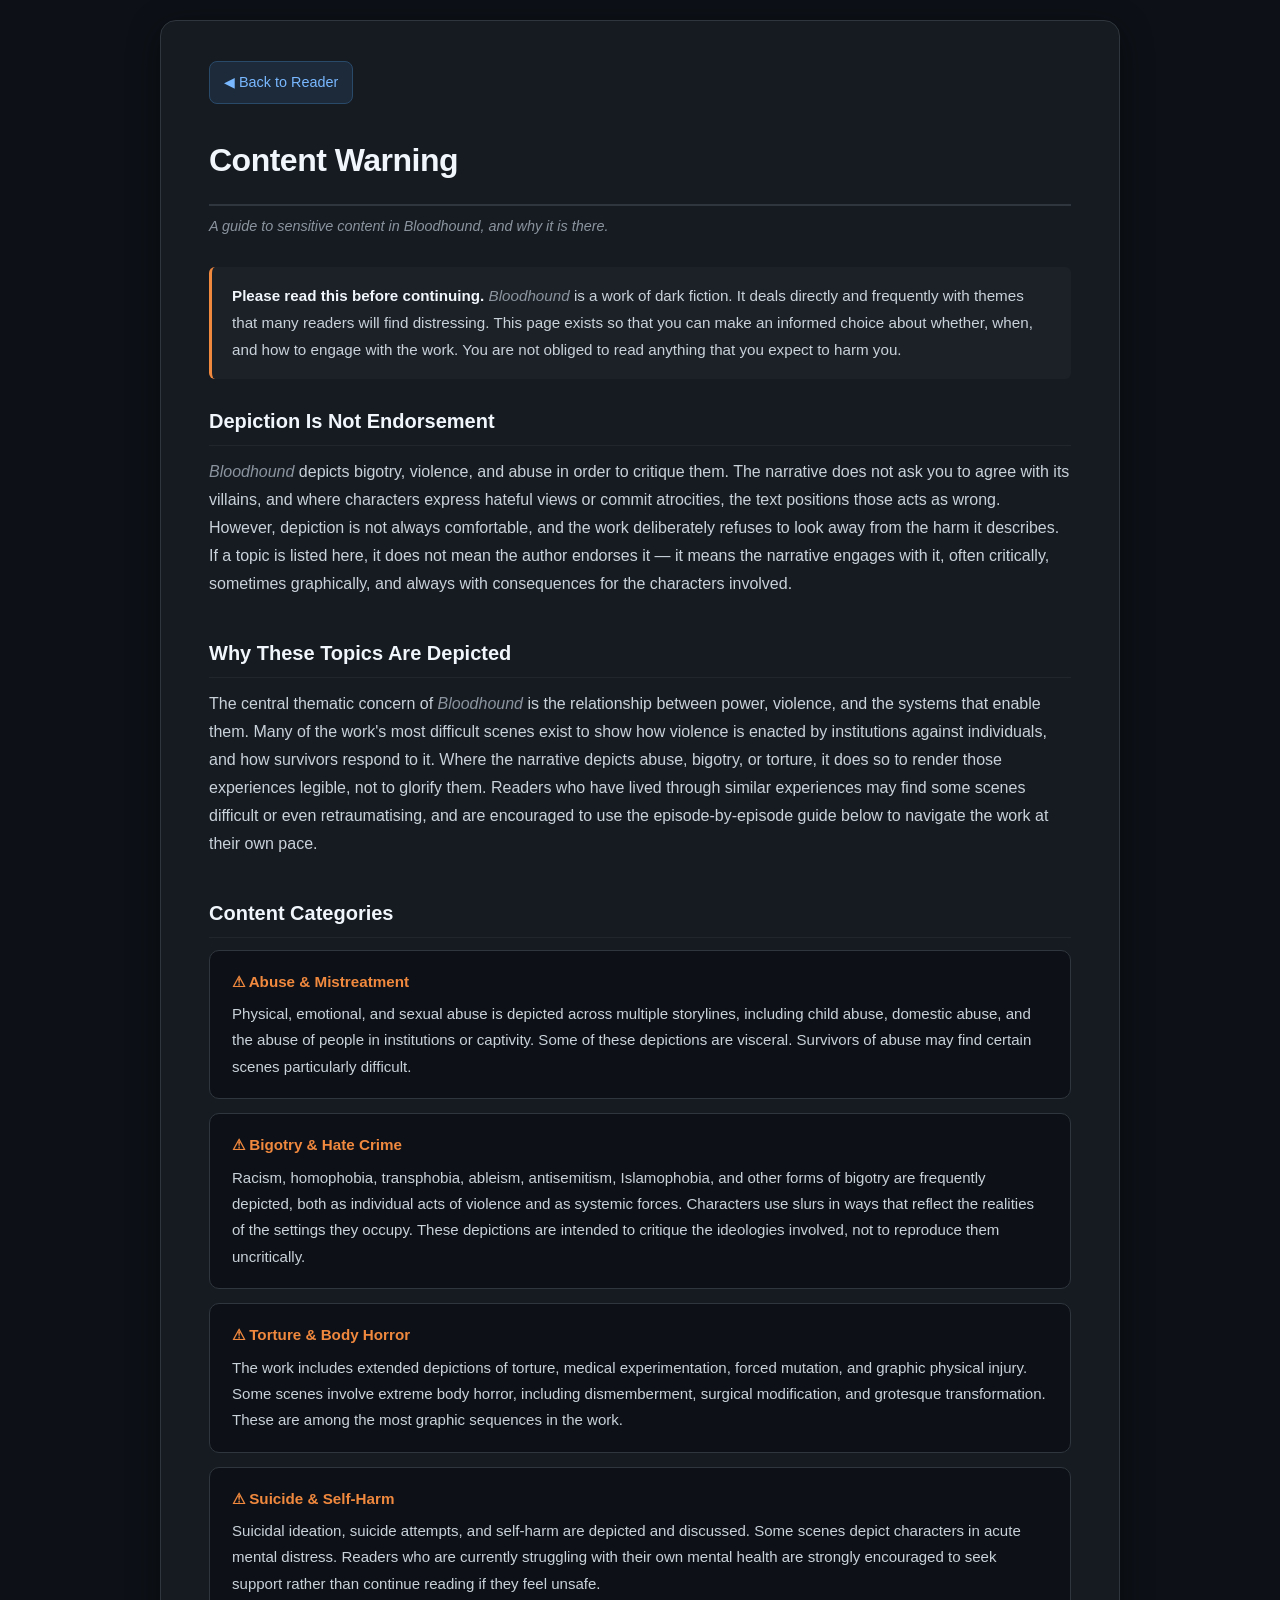
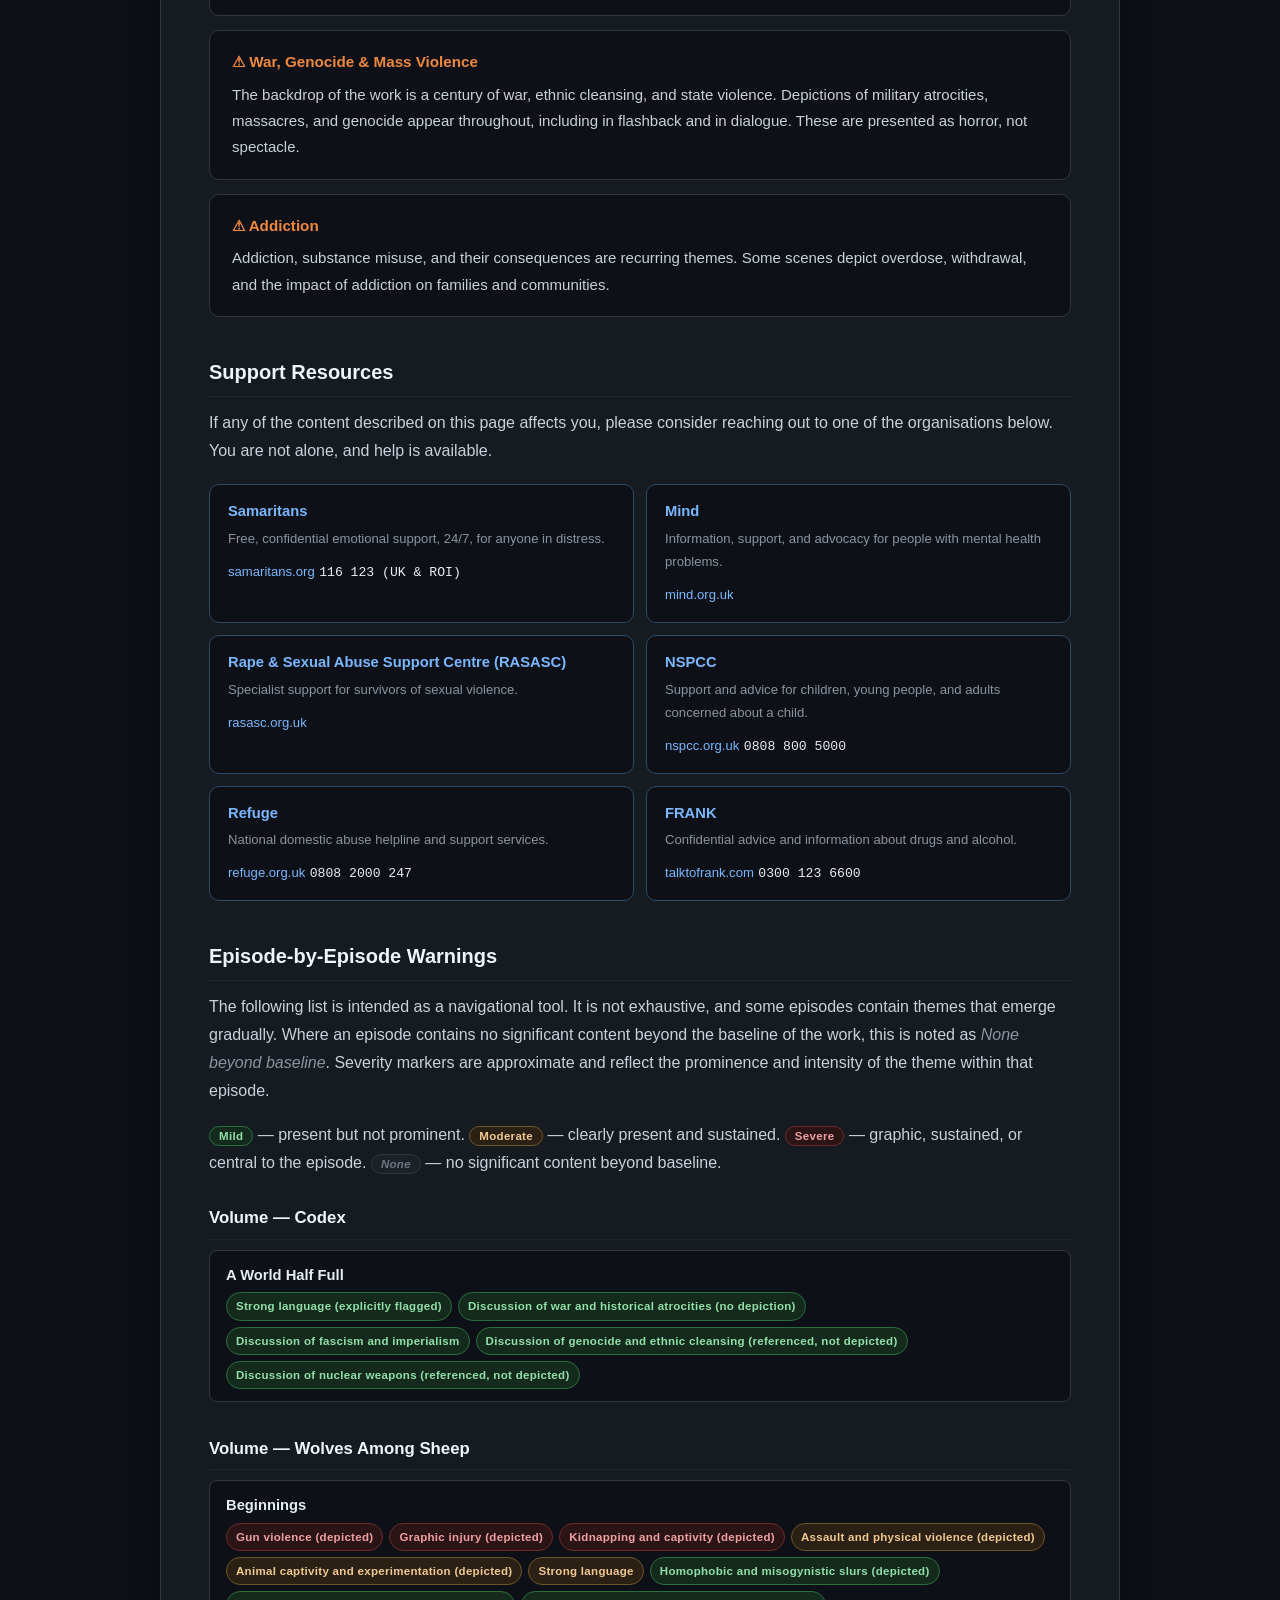
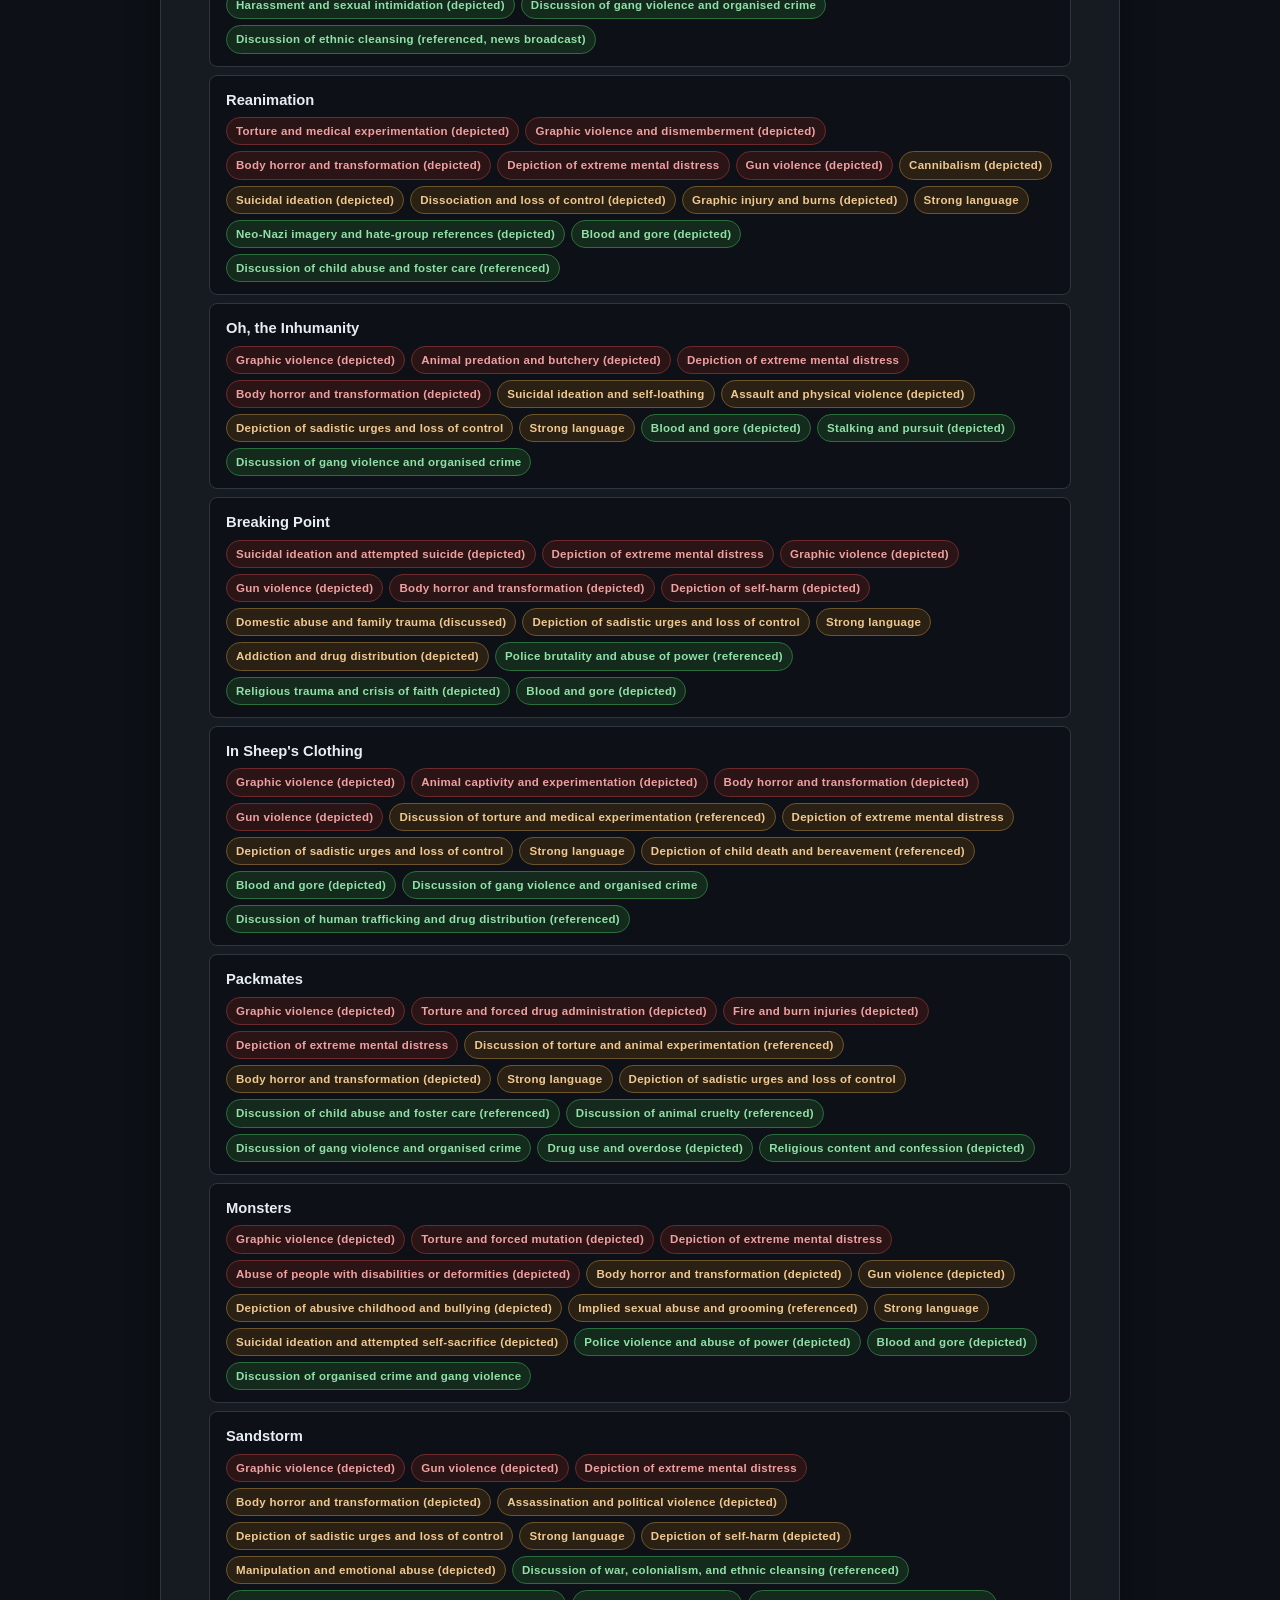
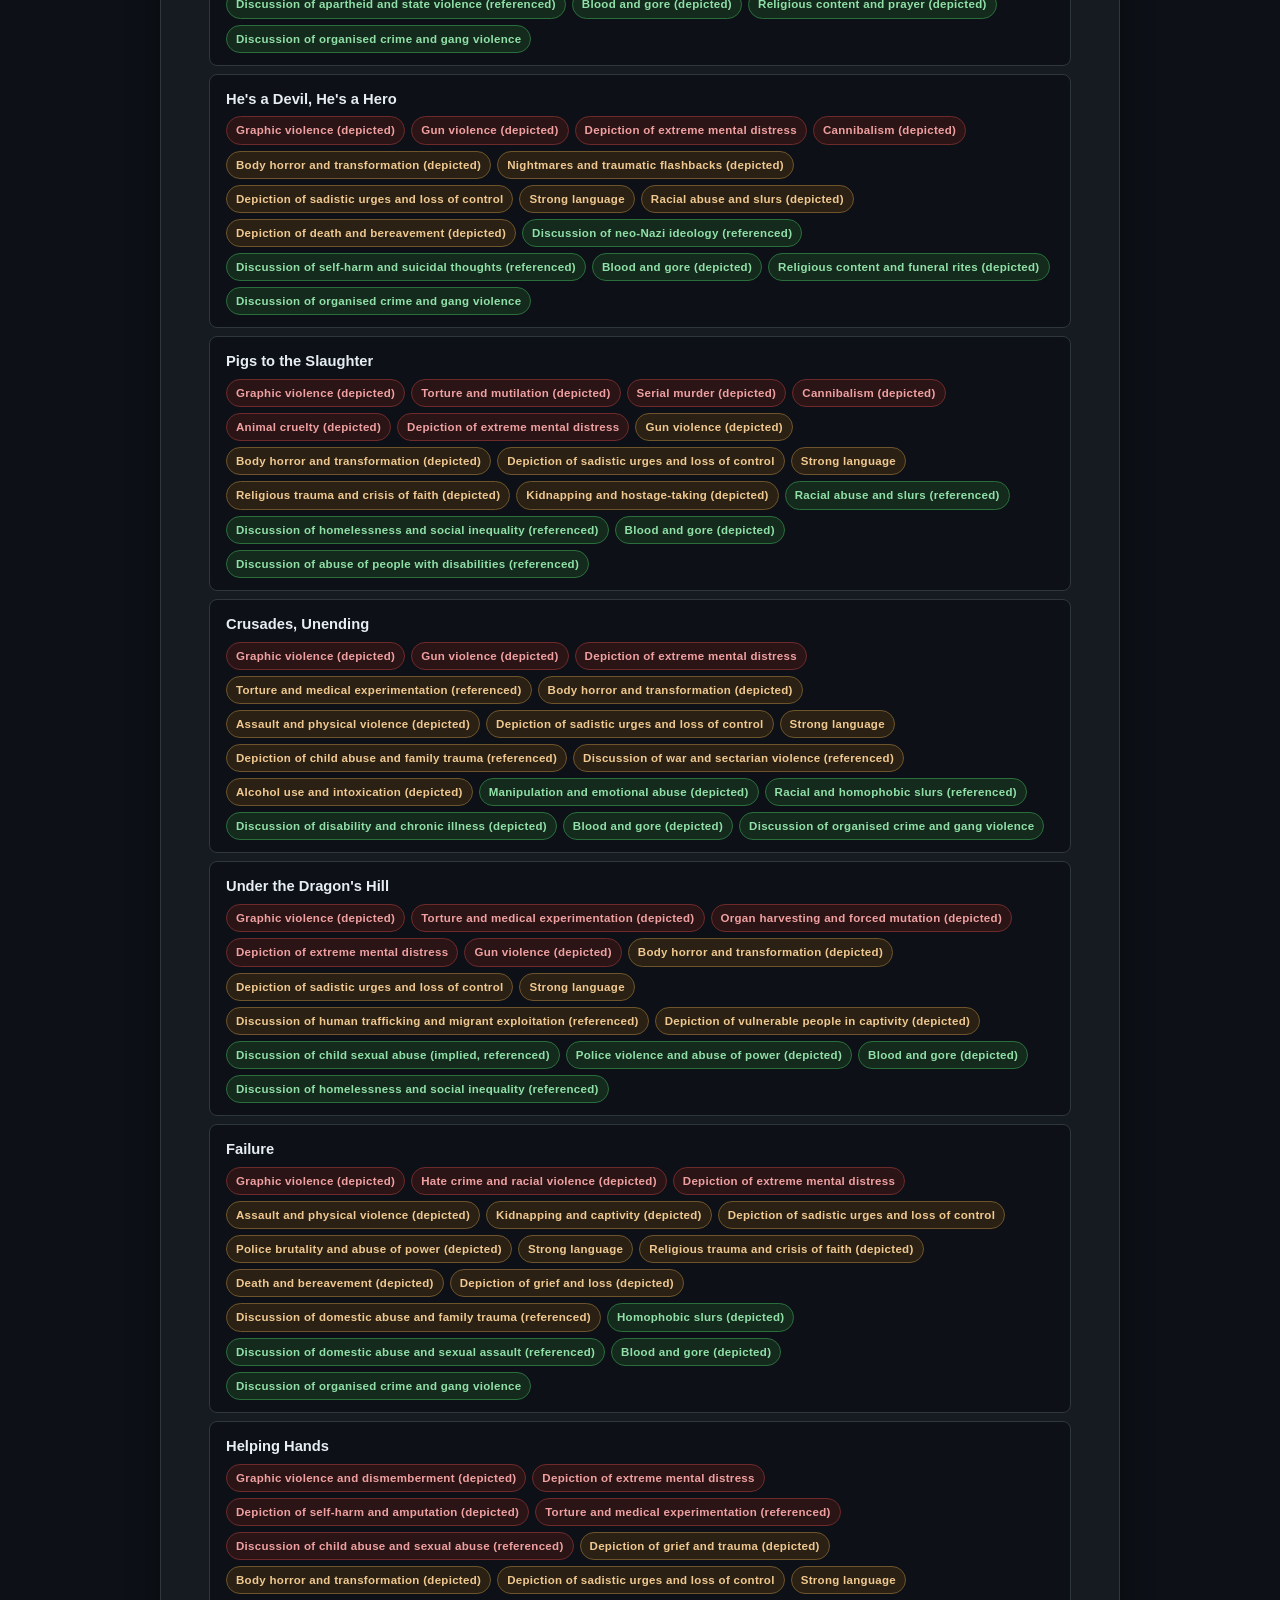
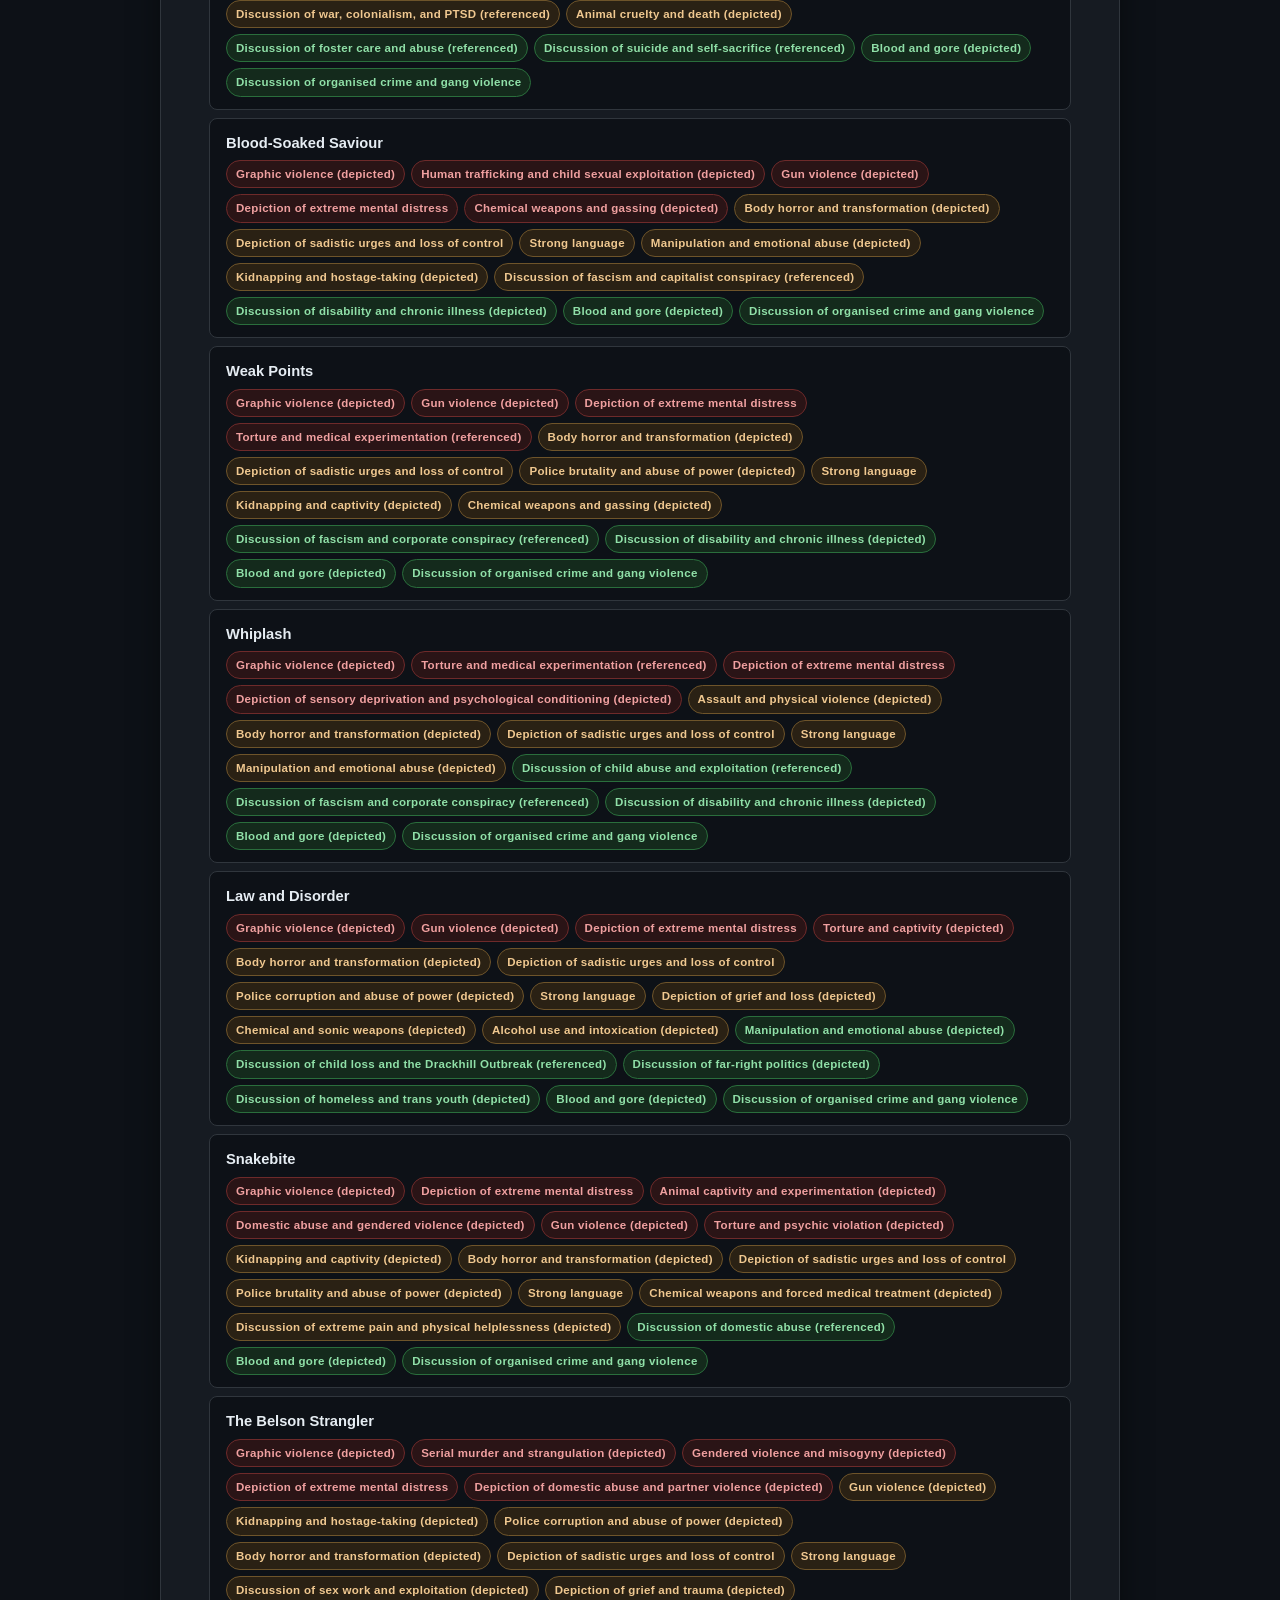
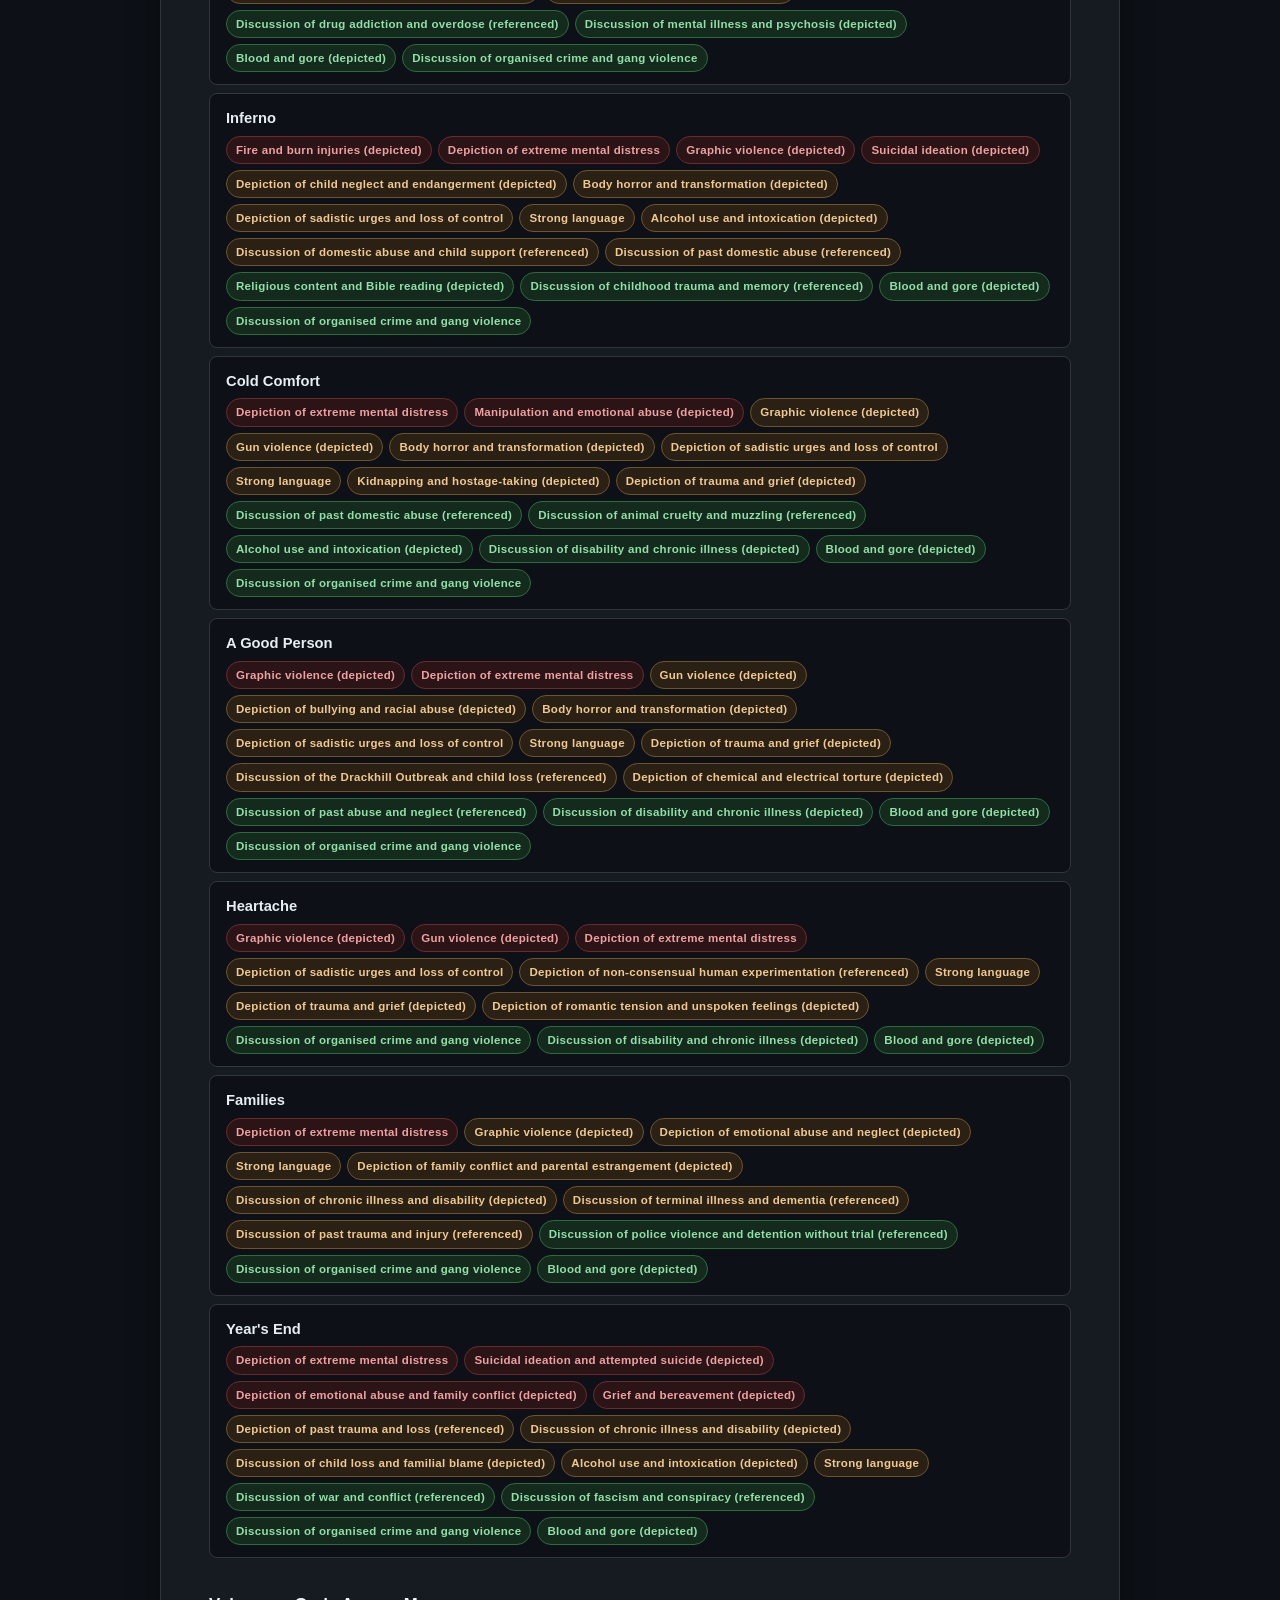
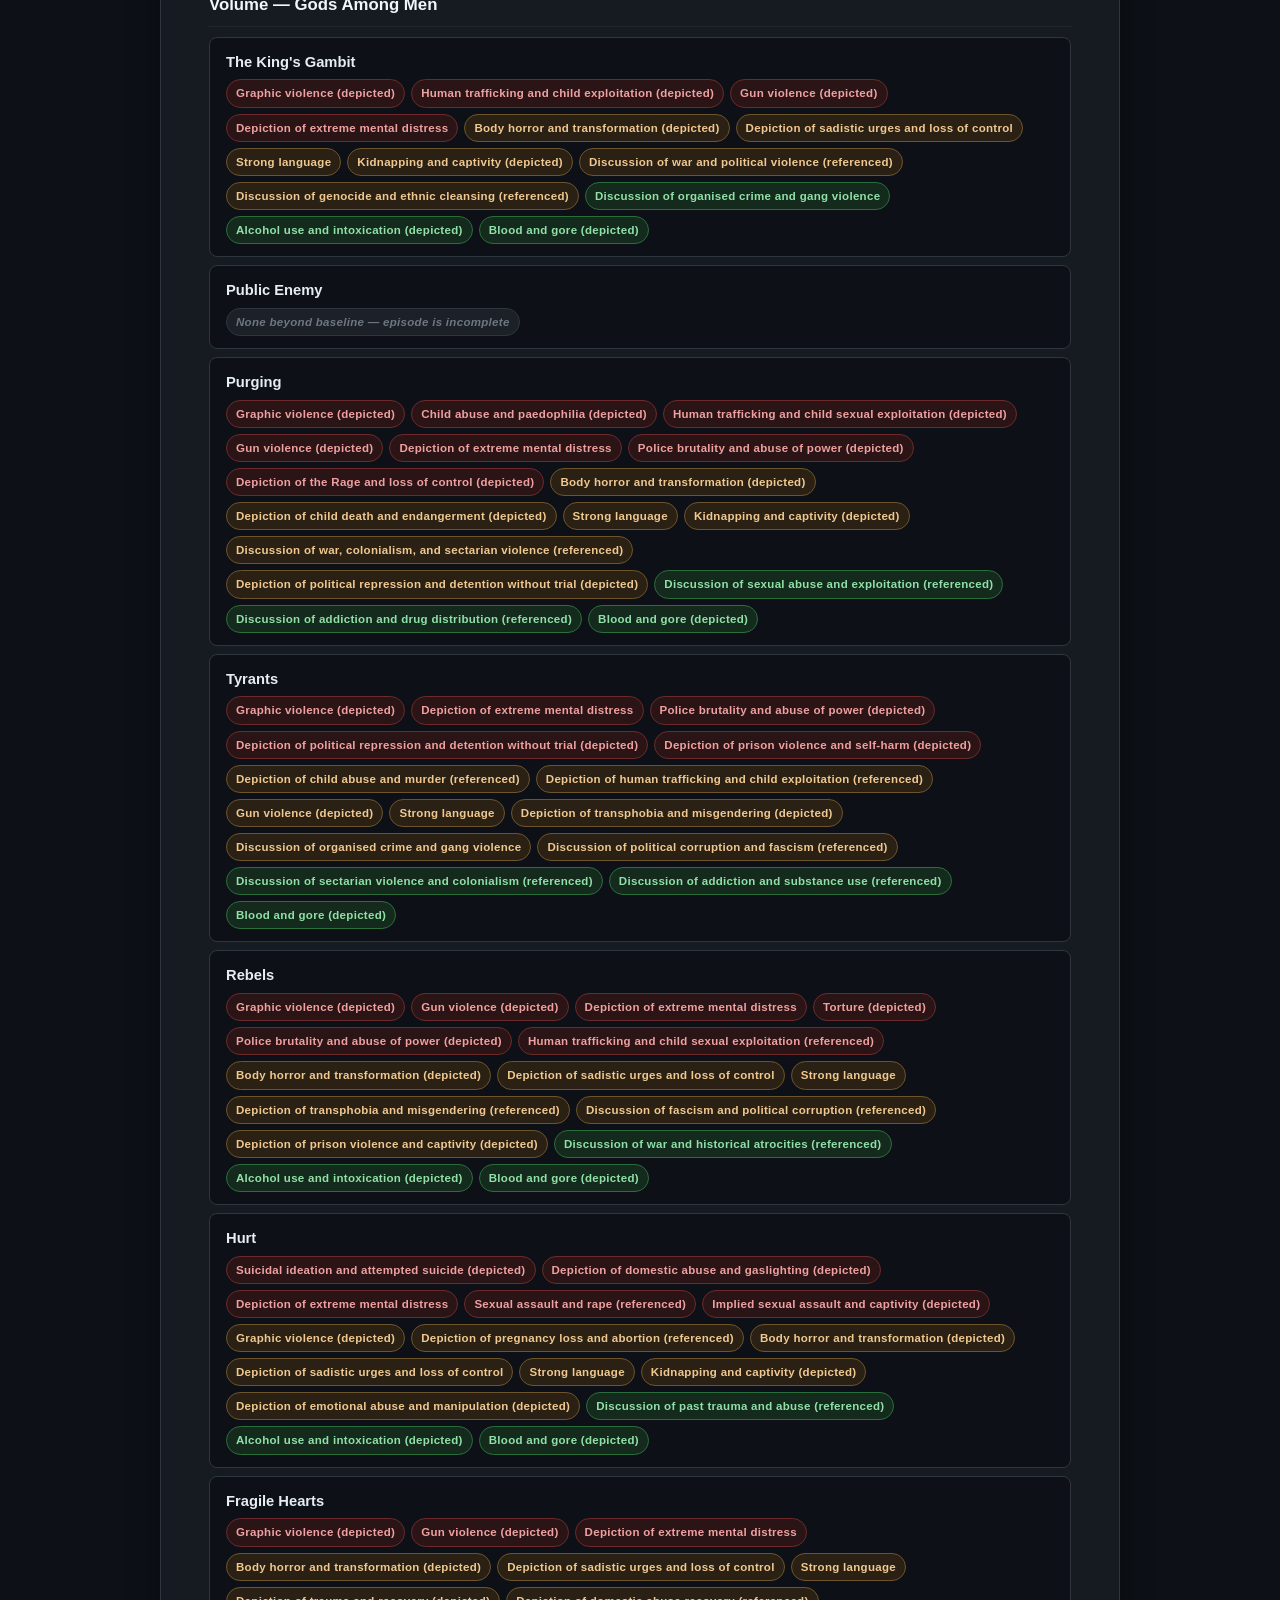
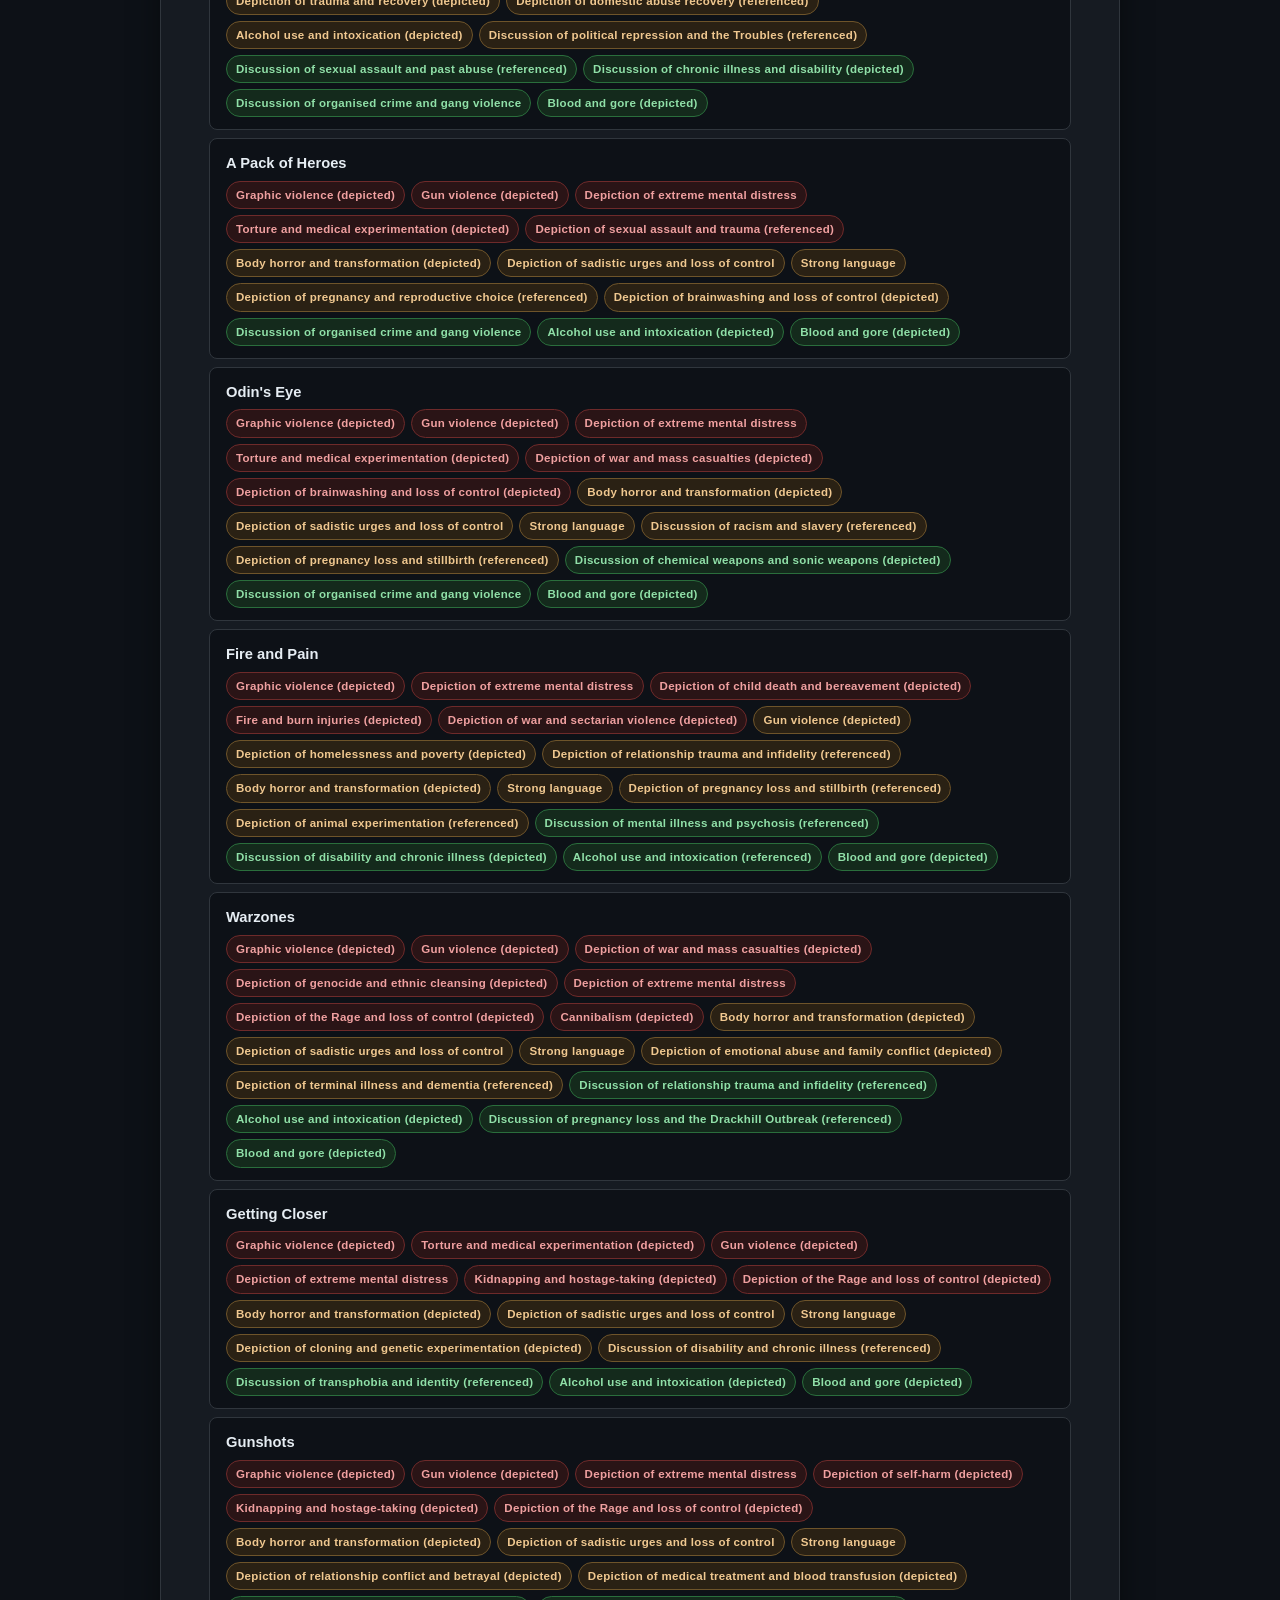
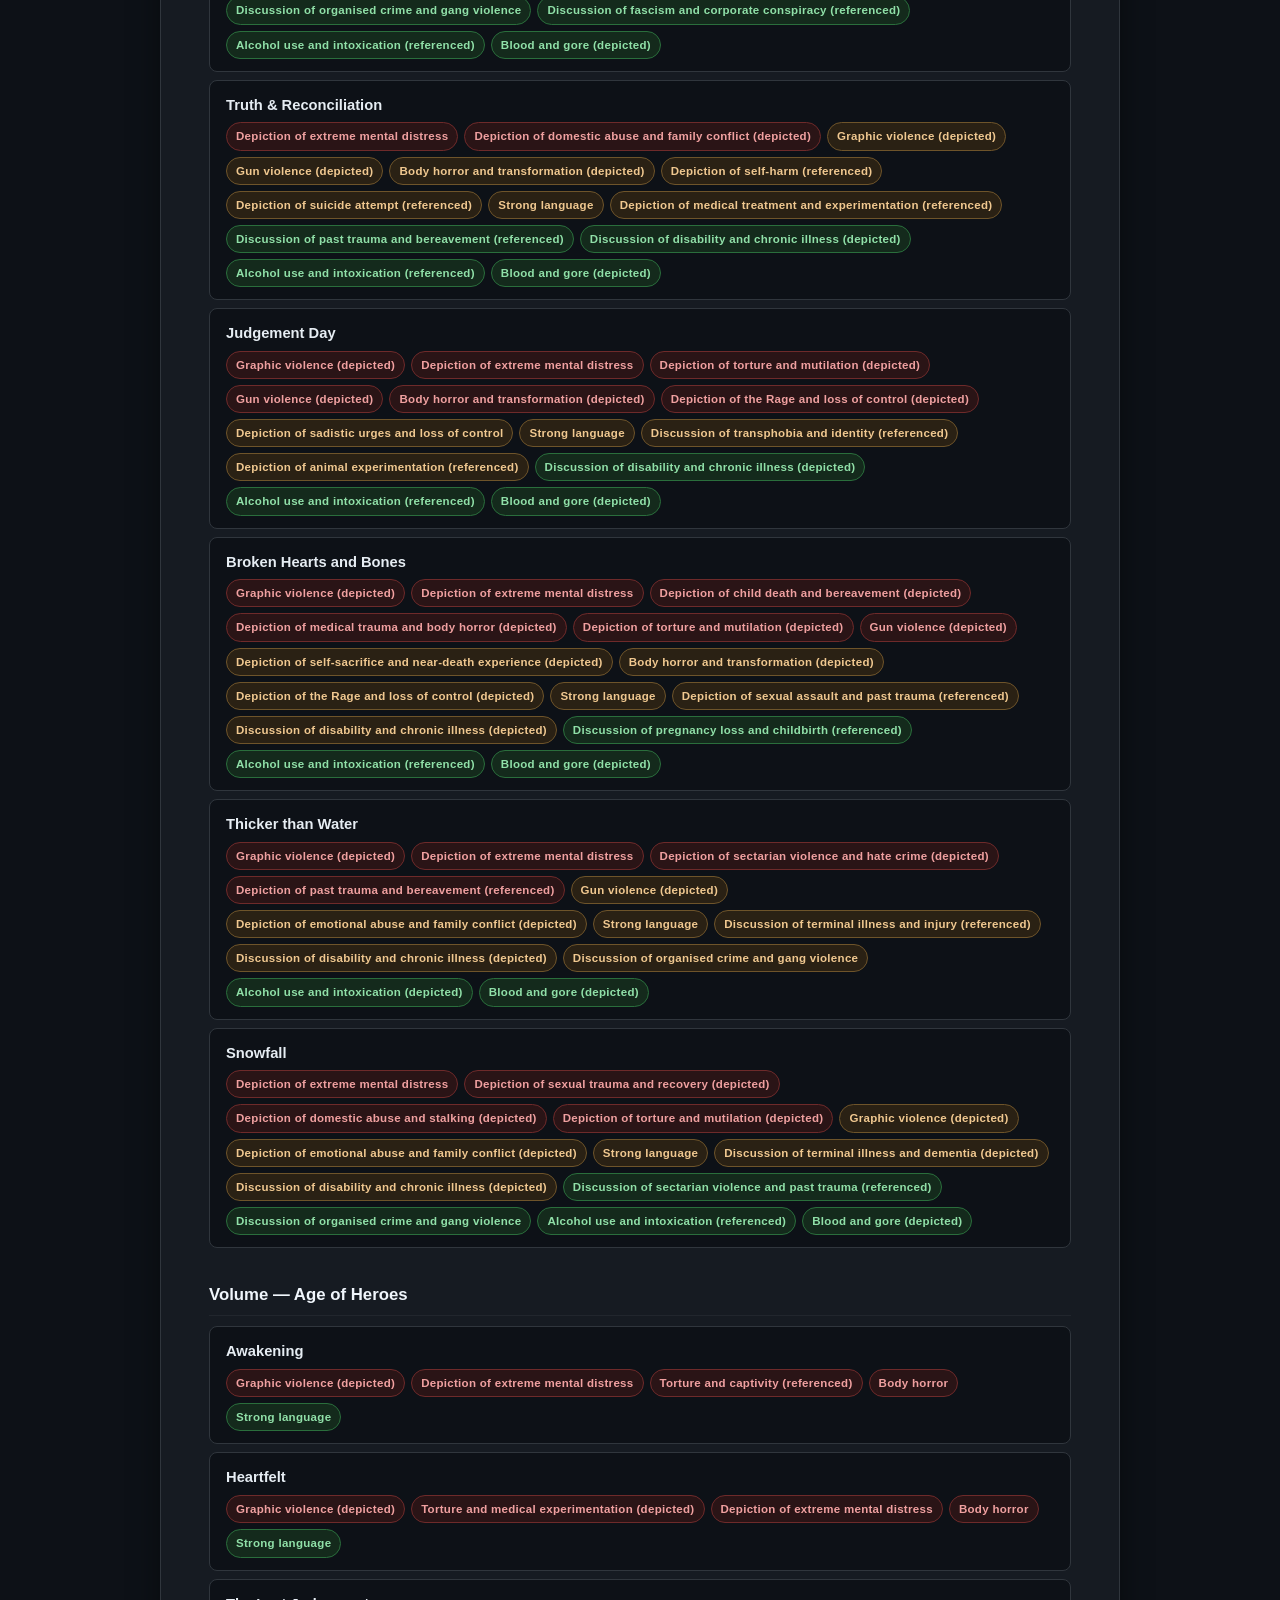
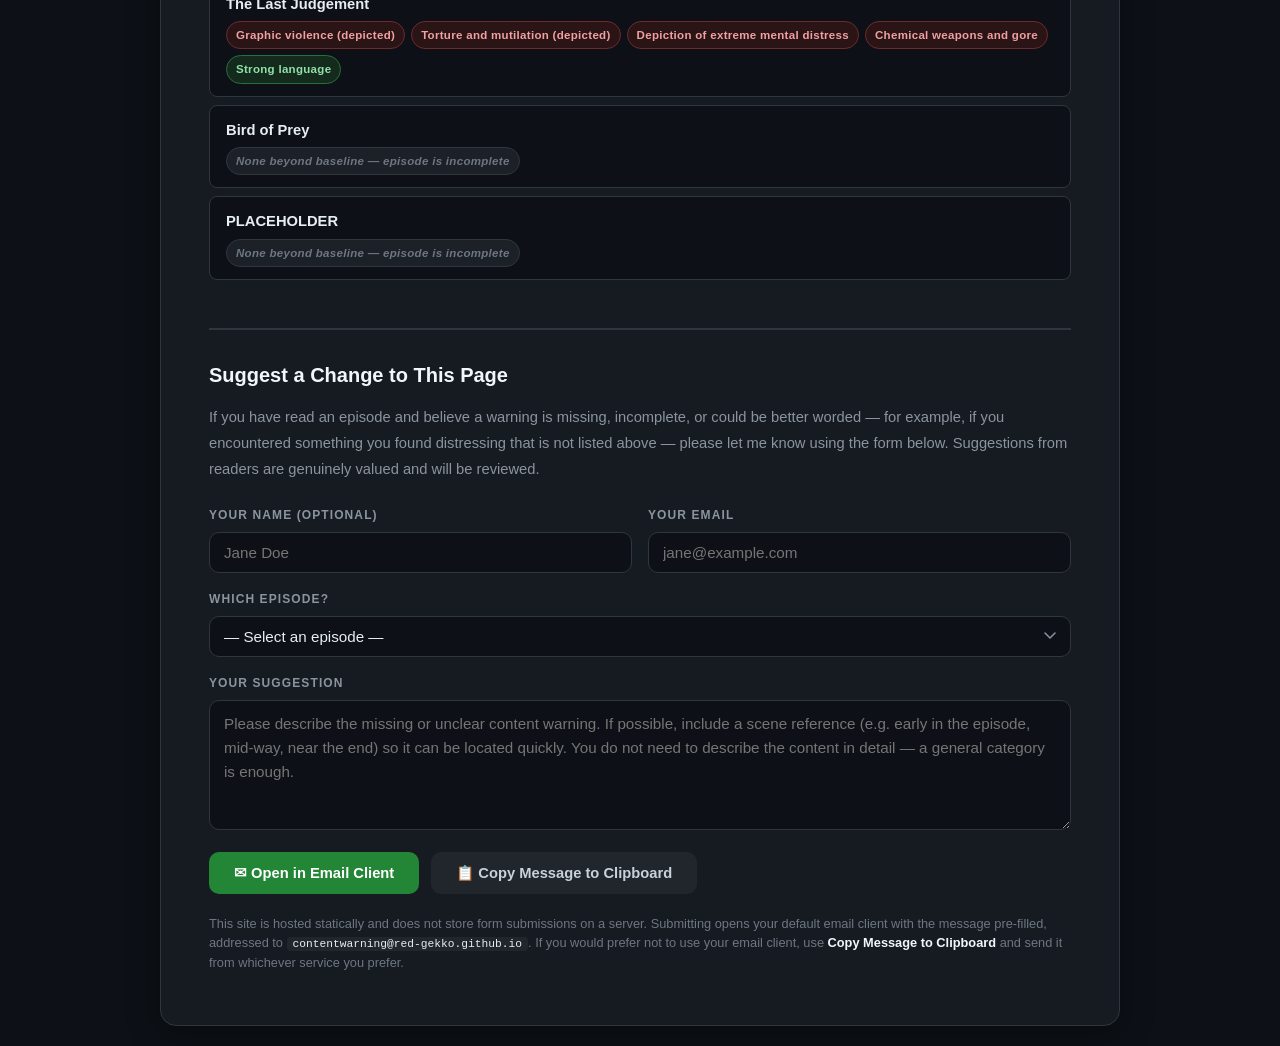
==== current/contentwarning.html @ b42d33b0 "Create contentwarning.html" ====
<!DOCTYPE html>
<html lang="en">
<head>
    <meta charset="UTF-8">
    <meta name="viewport" content="width=device-width, initial-scale=1.0">
    <title>Content Warning — Bloodhound</title>
    <style>
        * { box-sizing: border-box; margin: 0; padding: 0; }

        body {
            font-family: -apple-system, BlinkMacSystemFont, 'Segoe UI', Roboto, 'Helvetica Neue', Arial, sans-serif;
            line-height: 1.75;
            background-color: #0d1117;
            color: #e6edf3;
            padding: 20px;
            min-height: 100vh;
        }

        .container {
            max-width: 960px;
            width: 100%;
            margin: 0 auto;
            background-color: #161b22;
            border-radius: 16px;
            padding: 40px 48px;
            box-shadow: 0 8px 32px rgba(0, 0, 0, 0.4);
            border: 1px solid #30363d;
        }

        .back-link {
            display: inline-flex;
            align-items: center;
            gap: 8px;
            color: #79b8ff;
            text-decoration: none;
            font-size: 0.9rem;
            font-weight: 500;
            margin-bottom: 28px;
            padding: 8px 14px;
            border: 1px solid #2a4a6a;
            border-radius: 8px;
            background: #1c2a3a;
            transition: background 0.2s, border-color 0.2s, color 0.2s;
        }

        .back-link:hover { background: #24405c; border-color: #58a6ff; color: #e6edf3; }

        h1 {
            font-size: 2rem;
            font-weight: 600;
            letter-spacing: -0.5px;
            color: #f0f6fc;
            border-bottom: 2px solid #30363d;
            padding-bottom: 16px;
            margin-bottom: 8px;
        }

        .subtitle {
            color: #8b949e;
            font-size: 0.9rem;
            margin-bottom: 28px;
            font-style: italic;
        }

        h2 {
            font-size: 1.25rem;
            font-weight: 600;
            color: #f0f6fc;
            margin: 38px 0 12px 0;
            padding-bottom: 6px;
            border-bottom: 1px solid #21262d;
        }

        h2:first-of-type { margin-top: 8px; }

        h3 {
            font-size: 1rem;
            font-weight: 600;
            color: #f0f6fc;
            margin: 22px 0 8px 0;
        }

        p { margin: 0 0 1em 0; color: #c9d1d9; }

        ul, ol { margin: 0 0 1.2em 1.4em; color: #c9d1d9; }
        li { margin-bottom: 0.5em; }

        strong { color: #f0f6fc; font-weight: 600; }
        em { color: #8b949e; }
        a { color: #79b8ff; text-decoration: none; }
        a:hover { text-decoration: underline; }

        code {
            font-family: 'JetBrains Mono', 'Fira Code', 'Consolas', monospace;
            font-size: 0.88em;
            background: #21262d;
            color: #e6edf3;
            padding: 1px 6px;
            border-radius: 4px;
        }

        .callout {
            background: #1c2128;
            border-left: 3px solid #f0883e;
            border-radius: 6px;
            padding: 16px 20px;
            margin: 1.2em 0 1.6em 0;
            color: #c9d1d9;
            font-size: 0.95rem;
        }

        .callout.danger {
            border-left-color: #f85149;
            background: #221518;
        }

        /* ── Category cards ── */
        .category {
            background: #0d1117;
            border: 1px solid #30363d;
            border-radius: 10px;
            padding: 18px 22px;
            margin-bottom: 14px;
        }

        .category-title {
            font-size: 0.95rem;
            font-weight: 600;
            color: #f0883e;
            margin-bottom: 6px;
            display: flex;
            align-items: center;
            gap: 8px;
        }

        .category p { font-size: 0.94rem; margin-bottom: 0.6em; }
        .category p:last-child { margin-bottom: 0; }

        /* ── Support resources ── */
        .resources {
            display: grid;
            grid-template-columns: 1fr 1fr;
            gap: 12px;
            margin: 1.2em 0;
        }

        .resource-card {
            background: #0d1117;
            border: 1px solid #2a4a6a;
            border-radius: 10px;
            padding: 14px 18px;
        }

        .resource-card .r-name {
            font-size: 0.92rem;
            font-weight: 600;
            color: #79b8ff;
            margin-bottom: 3px;
        }

        .resource-card .r-desc {
            font-size: 0.82rem;
            color: #8b949e;
            margin-bottom: 6px;
        }

        .resource-card a {
            font-size: 0.82rem;
            font-weight: 500;
        }

        .resource-card .r-phone {
            font-family: 'JetBrains Mono', 'Fira Code', 'Consolas', monospace;
            font-size: 0.82rem;
            color: #e6edf3;
            display: inline-block;
            margin-top: 2px;
        }

        /* ── Episode warning list ── */
        .volume-block {
            margin-bottom: 22px;
        }

        .volume-header {
            font-size: 1.05rem;
            font-weight: 600;
            color: #f0f6fc;
            padding: 10px 0 6px 0;
            border-bottom: 1px solid #21262d;
            margin-bottom: 10px;
        }

        .episode-warning {
            background: #0d1117;
            border: 1px solid #30363d;
            border-radius: 8px;
            padding: 12px 16px;
            margin-bottom: 8px;
        }

        .episode-warning .ep-name {
            font-size: 0.92rem;
            font-weight: 600;
            color: #e6edf3;
            margin-bottom: 4px;
        }

        .episode-warning .ep-tags {
            display: flex;
            flex-wrap: wrap;
            gap: 6px;
        }

        .tag {
            font-size: 0.72rem;
            font-weight: 600;
            letter-spacing: 0.3px;
            padding: 3px 9px;
            border-radius: 20px;
            background: #21262d;
            color: #c9d1d9;
            border: 1px solid #30363d;
        }

        .tag.severe {
            background: #2a1416;
            color: #f0a0a0;
            border-color: #6e2a2a;
        }

        .tag.moderate {
            background: #2a2114;
            color: #f0c890;
            border-color: #6e542a;
        }

        .tag.mild {
            background: #142a1c;
            color: #90e0a8;
            border-color: #2a6e3c;
        }

        .tag.none {
            background: #1c2128;
            color: #6e7681;
            border-color: #30363d;
            font-style: italic;
        }

        /* ── Contact form (same styling as legal) ── */
        .contact-section {
            margin-top: 48px;
            padding-top: 28px;
            border-top: 2px solid #30363d;
        }

        .contact-section h2 { border-bottom: none; margin-top: 0; padding-bottom: 0; }

        .contact-intro { color: #8b949e; font-size: 0.92rem; margin-bottom: 22px; }

        .form-grid { display: grid; grid-template-columns: 1fr 1fr; gap: 16px; }

        .form-group { display: flex; flex-direction: column; gap: 6px; }
        .form-group.full-width { grid-column: 1 / -1; }

        label {
            font-size: 0.75rem;
            text-transform: uppercase;
            letter-spacing: 1.1px;
            font-weight: 600;
            color: #8b949e;
        }

        input[type="text"],
        input[type="email"],
        select,
        textarea {
            width: 100%;
            padding: 11px 14px;
            font-family: inherit;
            font-size: 0.95rem;
            background-color: #0d1117;
            color: #e6edf3;
            border: 1px solid #30363d;
            border-radius: 10px;
            transition: border-color 0.2s, box-shadow 0.2s;
        }

        input:focus, select:focus, textarea:focus {
            outline: none;
            border-color: #58a6ff;
            box-shadow: 0 0 0 3px rgba(88, 166, 255, 0.15);
        }

        textarea { resize: vertical; min-height: 130px; line-height: 1.6; }

        select {
            appearance: none;
            -webkit-appearance: none;
            background-image: url("data:image/svg+xml,%3Csvg xmlns='http://www.w3.org/2000/svg' width='12' height='12' viewBox='0 0 12 8'%3E%3Cpath d='M1 1l5 5 5-5' stroke='%238b949e' stroke-width='1.5' fill='none' stroke-linecap='round'/%3E%3C/svg%3E");
            background-repeat: no-repeat;
            background-position: right 14px center;
            background-size: 12px;
            cursor: pointer;
        }

        .form-actions {
            display: flex;
            flex-wrap: wrap;
            gap: 12px;
            margin-top: 6px;
            grid-column: 1 / -1;
        }

        .form-actions button {
            padding: 11px 24px;
            font-family: inherit;
            font-size: 0.92rem;
            font-weight: 600;
            border-radius: 10px;
            cursor: pointer;
            transition: background 0.2s, border-color 0.2s, transform 0.1s;
            border: 1px solid transparent;
        }

        .form-actions button:active { transform: scale(0.97); }

        .submit-btn { background: #238636; color: #fff; border-color: #2ea043; }
        .submit-btn:hover { background: #2ea043; }

        .copy-btn { background: #21262d; color: #c9d1d9; border-color: #30363d; }
        .copy-btn:hover { background: #30363d; border-color: #58a6ff; color: #e6edf3; }

        .form-note {
            grid-column: 1 / -1;
            font-size: 0.8rem;
            color: #6e7681;
            margin-top: 4px;
            line-height: 1.5;
        }

        .toast {
            grid-column: 1 / -1;
            display: none;
            padding: 10px 16px;
            background: #1f3d2a;
            border: 1px solid #3fb950;
            color: #56d364;
            border-radius: 8px;
            font-size: 0.88rem;
            font-weight: 500;
            margin-top: 4px;
        }

        .toast.visible { display: block; }

        @media (max-width: 760px) {
            .container { padding: 26px 22px; border-radius: 12px; }
            h1 { font-size: 1.6rem; }
            .resources { grid-template-columns: 1fr; }
            .form-grid { grid-template-columns: 1fr; }
        }
    </style>
</head>
<body>
    <div class="container">
        <a class="back-link" href="index.html">◀ Back to Reader</a>

        <h1>Content Warning</h1>
        <p class="subtitle">A guide to sensitive content in <em>Bloodhound</em>, and why it is there.</p>

        <div class="callout">
            <strong>Please read this before continuing.</strong> <em>Bloodhound</em> is a work of dark
            fiction. It deals directly and frequently with themes that many readers will find distressing.
            This page exists so that you can make an informed choice about whether, when, and how to engage
            with the work. You are not obliged to read anything that you expect to harm you.
        </div>

        <h2>Depiction Is Not Endorsement</h2>
        <p>
            <em>Bloodhound</em> depicts bigotry, violence, and abuse in order to critique them. The narrative
            does not ask you to agree with its villains, and where characters express hateful views or commit
            atrocities, the text positions those acts as wrong. However, depiction is not always comfortable,
            and the work deliberately refuses to look away from the harm it describes. If a topic is listed
            here, it does not mean the author endorses it — it means the narrative engages with it, often
            critically, sometimes graphically, and always with consequences for the characters involved.
        </p>

        <h2>Why These Topics Are Depicted</h2>
        <p>
            The central thematic concern of <em>Bloodhound</em> is the relationship between power, violence,
            and the systems that enable them. Many of the work's most difficult scenes exist to show how
            violence is enacted by institutions against individuals, and how survivors respond to it. Where
            the narrative depicts abuse, bigotry, or torture, it does so to render those experiences legible,
            not to glorify them. Readers who have lived through similar experiences may find some scenes
            difficult or even retraumatising, and are encouraged to use the episode-by-episode guide below
            to navigate the work at their own pace.
        </p>

        <h2>Content Categories</h2>

        <div class="category">
            <div class="category-title">⚠ Abuse &amp; Mistreatment</div>
            <p>
                Physical, emotional, and sexual abuse is depicted across multiple storylines, including child
                abuse, domestic abuse, and the abuse of people in institutions or captivity. Some of these
                depictions are visceral. Survivors of abuse may find certain scenes particularly difficult.
            </p>
        </div>

        <div class="category">
            <div class="category-title">⚠ Bigotry &amp; Hate Crime</div>
            <p>
                Racism, homophobia, transphobia, ableism, antisemitism, Islamophobia, and other forms of
                bigotry are frequently depicted, both as individual acts of violence and as systemic forces.
                Characters use slurs in ways that reflect the realities of the settings they occupy. These
                depictions are intended to critique the ideologies involved, not to reproduce them uncritically.
            </p>
        </div>

        <div class="category">
            <div class="category-title">⚠ Torture &amp; Body Horror</div>
            <p>
                The work includes extended depictions of torture, medical experimentation, forced mutation,
                and graphic physical injury. Some scenes involve extreme body horror, including dismemberment,
                surgical modification, and grotesque transformation. These are among the most graphic sequences
                in the work.
            </p>
        </div>

        <div class="category">
            <div class="category-title">⚠ Suicide &amp; Self-Harm</div>
            <p>
                Suicidal ideation, suicide attempts, and self-harm are depicted and discussed. Some scenes
                depict characters in acute mental distress. Readers who are currently struggling with their
                own mental health are strongly encouraged to seek support rather than continue reading if
                they feel unsafe.
            </p>
        </div>

        <div class="category">
            <div class="category-title">⚠ War, Genocide &amp; Mass Violence</div>
            <p>
                The backdrop of the work is a century of war, ethnic cleansing, and state violence. Depictions
                of military atrocities, massacres, and genocide appear throughout, including in flashback and
                in dialogue. These are presented as horror, not spectacle.
            </p>
        </div>

        <div class="category">
            <div class="category-title">⚠ Addiction</div>
            <p>
                Addiction, substance misuse, and their consequences are recurring themes. Some scenes depict
                overdose, withdrawal, and the impact of addiction on families and communities.
            </p>
        </div>

        <h2>Support Resources</h2>
        <p>
            If any of the content described on this page affects you, please consider reaching out to one of
            the organisations below. You are not alone, and help is available.
        </p>

        <div class="resources">
            <div class="resource-card">
                <div class="r-name">Samaritans</div>
                <div class="r-desc">Free, confidential emotional support, 24/7, for anyone in distress.</div>
                <a href="https://www.samaritans.org/" target="_blank" rel="noopener">samaritans.org</a>
                <div class="r-phone">116 123 (UK &amp; ROI)</div>
            </div>

            <div class="resource-card">
                <div class="r-name">Mind</div>
                <div class="r-desc">Information, support, and advocacy for people with mental health problems.</div>
                <a href="https://www.mind.org.uk/" target="_blank" rel="noopener">mind.org.uk</a>
            </div>

            <div class="resource-card">
                <div class="r-name">Rape &amp; Sexual Abuse Support Centre (RASASC)</div>
                <div class="r-desc">Specialist support for survivors of sexual violence.</div>
                <a href="https://www.rasasc.org.uk/" target="_blank" rel="noopener">rasasc.org.uk</a>
            </div>

            <div class="resource-card">
                <div class="r-name">NSPCC</div>
                <div class="r-desc">Support and advice for children, young people, and adults concerned about a child.</div>
                <a href="https://www.nspcc.org.uk/" target="_blank" rel="noopener">nspcc.org.uk</a>
                <div class="r-phone">0808 800 5000</div>
            </div>

            <div class="resource-card">
                <div class="r-name">Refuge</div>
                <div class="r-desc">National domestic abuse helpline and support services.</div>
                <a href="https://www.refuge.org.uk/" target="_blank" rel="noopener">refuge.org.uk</a>
                <div class="r-phone">0808 2000 247</div>
            </div>

            <div class="resource-card">
                <div class="r-name">FRANK</div>
                <div class="r-desc">Confidential advice and information about drugs and alcohol.</div>
                <a href="https://www.talktofrank.com/" target="_blank" rel="noopener">talktofrank.com</a>
                <div class="r-phone">0300 123 6600</div>
            </div>
        </div>

        <h2>Episode-by-Episode Warnings</h2>
        <p>
            The following list is intended as a navigational tool. It is not exhaustive, and some episodes
            contain themes that emerge gradually. Where an episode contains no significant content beyond the
            baseline of the work, this is noted as <em>None beyond baseline</em>. Severity markers are
            approximate and reflect the prominence and intensity of the theme within that episode.
        </p>
        <p>
            <span class="tag mild">Mild</span> — present but not prominent.
            <span class="tag moderate">Moderate</span> — clearly present and sustained.
            <span class="tag severe">Severe</span> — graphic, sustained, or central to the episode.
            <span class="tag none">None</span> — no significant content beyond baseline.
        </p>
<!-- ============================================================= -->
<!-- VOLUME - CODEX                                                -->
<!-- ============================================================= -->
<div class="volume-block">
    <div class="volume-header">Volume — Codex</div>

    <div class="episode-warning">
        <div class="ep-name">A World Half Full</div>
        <div class="ep-tags">
            <span class="tag mild">Strong language (explicitly flagged)</span>
            <span class="tag mild">Discussion of war and historical atrocities (no depiction)</span>
            <span class="tag mild">Discussion of fascism and imperialism</span>
            <span class="tag mild">Discussion of genocide and ethnic cleansing (referenced, not depicted)</span>
            <span class="tag mild">Discussion of nuclear weapons (referenced, not depicted)</span>
        </div>
    </div>
</div>

<!-- ============================================================= -->
<!-- VOLUME - WOLVES AMONG SHEEP                                  -->
<!-- ============================================================= -->
<div class="volume-block">
    <div class="volume-header">Volume — Wolves Among Sheep</div>

    <div class="episode-warning">
        <div class="ep-name">Beginnings</div>
        <div class="ep-tags">
            <span class="tag severe">Gun violence (depicted)</span>
            <span class="tag severe">Graphic injury (depicted)</span>
            <span class="tag severe">Kidnapping and captivity (depicted)</span>
            <span class="tag moderate">Assault and physical violence (depicted)</span>
            <span class="tag moderate">Animal captivity and experimentation (depicted)</span>
            <span class="tag moderate">Strong language</span>
            <span class="tag mild">Homophobic and misogynistic slurs (depicted)</span>
            <span class="tag mild">Harassment and sexual intimidation (depicted)</span>
            <span class="tag mild">Discussion of gang violence and organised crime</span>
            <span class="tag mild">Discussion of ethnic cleansing (referenced, news broadcast)</span>
        </div>
    </div>

    <div class="episode-warning">
        <div class="ep-name">Reanimation</div>
        <div class="ep-tags">
            <span class="tag severe">Torture and medical experimentation (depicted)</span>
            <span class="tag severe">Graphic violence and dismemberment (depicted)</span>
            <span class="tag severe">Body horror and transformation (depicted)</span>
            <span class="tag severe">Depiction of extreme mental distress</span>
            <span class="tag severe">Gun violence (depicted)</span>
            <span class="tag moderate">Cannibalism (depicted)</span>
            <span class="tag moderate">Suicidal ideation (depicted)</span>
            <span class="tag moderate">Dissociation and loss of control (depicted)</span>
            <span class="tag moderate">Graphic injury and burns (depicted)</span>
            <span class="tag moderate">Strong language</span>
            <span class="tag mild">Neo-Nazi imagery and hate-group references (depicted)</span>
            <span class="tag mild">Blood and gore (depicted)</span>
            <span class="tag mild">Discussion of child abuse and foster care (referenced)</span>
        </div>
    </div>

    <div class="episode-warning">
        <div class="ep-name">Oh, the Inhumanity</div>
        <div class="ep-tags">
            <span class="tag severe">Graphic violence (depicted)</span>
            <span class="tag severe">Animal predation and butchery (depicted)</span>
            <span class="tag severe">Depiction of extreme mental distress</span>
            <span class="tag severe">Body horror and transformation (depicted)</span>
            <span class="tag moderate">Suicidal ideation and self-loathing</span>
            <span class="tag moderate">Assault and physical violence (depicted)</span>
            <span class="tag moderate">Depiction of sadistic urges and loss of control</span>
            <span class="tag moderate">Strong language</span>
            <span class="tag mild">Blood and gore (depicted)</span>
            <span class="tag mild">Stalking and pursuit (depicted)</span>
            <span class="tag mild">Discussion of gang violence and organised crime</span>
        </div>
    </div>

    <div class="episode-warning">
        <div class="ep-name">Breaking Point</div>
        <div class="ep-tags">
            <span class="tag severe">Suicidal ideation and attempted suicide (depicted)</span>
            <span class="tag severe">Depiction of extreme mental distress</span>
            <span class="tag severe">Graphic violence (depicted)</span>
            <span class="tag severe">Gun violence (depicted)</span>
            <span class="tag severe">Body horror and transformation (depicted)</span>
            <span class="tag severe">Depiction of self-harm (depicted)</span>
            <span class="tag moderate">Domestic abuse and family trauma (discussed)</span>
            <span class="tag moderate">Depiction of sadistic urges and loss of control</span>
            <span class="tag moderate">Strong language</span>
            <span class="tag moderate">Addiction and drug distribution (depicted)</span>
            <span class="tag mild">Police brutality and abuse of power (referenced)</span>
            <span class="tag mild">Religious trauma and crisis of faith (depicted)</span>
            <span class="tag mild">Blood and gore (depicted)</span>
        </div>
    </div>

    <div class="episode-warning">
        <div class="ep-name">In Sheep's Clothing</div>
        <div class="ep-tags">
            <span class="tag severe">Graphic violence (depicted)</span>
            <span class="tag severe">Animal captivity and experimentation (depicted)</span>
            <span class="tag severe">Body horror and transformation (depicted)</span>
            <span class="tag severe">Gun violence (depicted)</span>
            <span class="tag moderate">Discussion of torture and medical experimentation (referenced)</span>
            <span class="tag moderate">Depiction of extreme mental distress</span>
            <span class="tag moderate">Depiction of sadistic urges and loss of control</span>
            <span class="tag moderate">Strong language</span>
            <span class="tag moderate">Depiction of child death and bereavement (referenced)</span>
            <span class="tag mild">Blood and gore (depicted)</span>
            <span class="tag mild">Discussion of gang violence and organised crime</span>
            <span class="tag mild">Discussion of human trafficking and drug distribution (referenced)</span>
        </div>
    </div>

    <div class="episode-warning">
        <div class="ep-name">Packmates</div>
        <div class="ep-tags">
            <span class="tag severe">Graphic violence (depicted)</span>
            <span class="tag severe">Torture and forced drug administration (depicted)</span>
            <span class="tag severe">Fire and burn injuries (depicted)</span>
            <span class="tag severe">Depiction of extreme mental distress</span>
            <span class="tag moderate">Discussion of torture and animal experimentation (referenced)</span>
            <span class="tag moderate">Body horror and transformation (depicted)</span>
            <span class="tag moderate">Strong language</span>
            <span class="tag moderate">Depiction of sadistic urges and loss of control</span>
            <span class="tag mild">Discussion of child abuse and foster care (referenced)</span>
            <span class="tag mild">Discussion of animal cruelty (referenced)</span>
            <span class="tag mild">Discussion of gang violence and organised crime</span>
            <span class="tag mild">Drug use and overdose (depicted)</span>
            <span class="tag mild">Religious content and confession (depicted)</span>
        </div>
    </div>

    <div class="episode-warning">
        <div class="ep-name">Monsters</div>
        <div class="ep-tags">
            <span class="tag severe">Graphic violence (depicted)</span>
            <span class="tag severe">Torture and forced mutation (depicted)</span>
            <span class="tag severe">Depiction of extreme mental distress</span>
            <span class="tag severe">Abuse of people with disabilities or deformities (depicted)</span>
            <span class="tag moderate">Body horror and transformation (depicted)</span>
            <span class="tag moderate">Gun violence (depicted)</span>
            <span class="tag moderate">Depiction of abusive childhood and bullying (depicted)</span>
            <span class="tag moderate">Implied sexual abuse and grooming (referenced)</span>
            <span class="tag moderate">Strong language</span>
            <span class="tag moderate">Suicidal ideation and attempted self-sacrifice (depicted)</span>
            <span class="tag mild">Police violence and abuse of power (depicted)</span>
            <span class="tag mild">Blood and gore (depicted)</span>
            <span class="tag mild">Discussion of organised crime and gang violence</span>
        </div>
    </div>

    <div class="episode-warning">
        <div class="ep-name">Sandstorm</div>
        <div class="ep-tags">
            <span class="tag severe">Graphic violence (depicted)</span>
            <span class="tag severe">Gun violence (depicted)</span>
            <span class="tag severe">Depiction of extreme mental distress</span>
            <span class="tag moderate">Body horror and transformation (depicted)</span>
            <span class="tag moderate">Assassination and political violence (depicted)</span>
            <span class="tag moderate">Depiction of sadistic urges and loss of control</span>
            <span class="tag moderate">Strong language</span>
            <span class="tag moderate">Depiction of self-harm (depicted)</span>
            <span class="tag moderate">Manipulation and emotional abuse (depicted)</span>
            <span class="tag mild">Discussion of war, colonialism, and ethnic cleansing (referenced)</span>
            <span class="tag mild">Discussion of apartheid and state violence (referenced)</span>
            <span class="tag mild">Blood and gore (depicted)</span>
            <span class="tag mild">Religious content and prayer (depicted)</span>
            <span class="tag mild">Discussion of organised crime and gang violence</span>
        </div>
    </div>

    <div class="episode-warning">
        <div class="ep-name">He's a Devil, He's a Hero</div>
        <div class="ep-tags">
            <span class="tag severe">Graphic violence (depicted)</span>
            <span class="tag severe">Gun violence (depicted)</span>
            <span class="tag severe">Depiction of extreme mental distress</span>
            <span class="tag severe">Cannibalism (depicted)</span>
            <span class="tag moderate">Body horror and transformation (depicted)</span>
            <span class="tag moderate">Nightmares and traumatic flashbacks (depicted)</span>
            <span class="tag moderate">Depiction of sadistic urges and loss of control</span>
            <span class="tag moderate">Strong language</span>
            <span class="tag moderate">Racial abuse and slurs (depicted)</span>
            <span class="tag moderate">Depiction of death and bereavement (depicted)</span>
            <span class="tag mild">Discussion of neo-Nazi ideology (referenced)</span>
            <span class="tag mild">Discussion of self-harm and suicidal thoughts (referenced)</span>
            <span class="tag mild">Blood and gore (depicted)</span>
            <span class="tag mild">Religious content and funeral rites (depicted)</span>
            <span class="tag mild">Discussion of organised crime and gang violence</span>
        </div>
    </div>

    <div class="episode-warning">
        <div class="ep-name">Pigs to the Slaughter</div>
        <div class="ep-tags">
            <span class="tag severe">Graphic violence (depicted)</span>
            <span class="tag severe">Torture and mutilation (depicted)</span>
            <span class="tag severe">Serial murder (depicted)</span>
            <span class="tag severe">Cannibalism (depicted)</span>
            <span class="tag severe">Animal cruelty (depicted)</span>
            <span class="tag severe">Depiction of extreme mental distress</span>
            <span class="tag moderate">Gun violence (depicted)</span>
            <span class="tag moderate">Body horror and transformation (depicted)</span>
            <span class="tag moderate">Depiction of sadistic urges and loss of control</span>
            <span class="tag moderate">Strong language</span>
            <span class="tag moderate">Religious trauma and crisis of faith (depicted)</span>
            <span class="tag moderate">Kidnapping and hostage-taking (depicted)</span>
            <span class="tag mild">Racial abuse and slurs (referenced)</span>
            <span class="tag mild">Discussion of homelessness and social inequality (referenced)</span>
            <span class="tag mild">Blood and gore (depicted)</span>
            <span class="tag mild">Discussion of abuse of people with disabilities (referenced)</span>
        </div>
    </div>

    <div class="episode-warning">
        <div class="ep-name">Crusades, Unending</div>
        <div class="ep-tags">
            <span class="tag severe">Graphic violence (depicted)</span>
            <span class="tag severe">Gun violence (depicted)</span>
            <span class="tag severe">Depiction of extreme mental distress</span>
            <span class="tag moderate">Torture and medical experimentation (referenced)</span>
            <span class="tag moderate">Body horror and transformation (depicted)</span>
            <span class="tag moderate">Assault and physical violence (depicted)</span>
            <span class="tag moderate">Depiction of sadistic urges and loss of control</span>
            <span class="tag moderate">Strong language</span>
            <span class="tag moderate">Depiction of child abuse and family trauma (referenced)</span>
            <span class="tag moderate">Discussion of war and sectarian violence (referenced)</span>
            <span class="tag moderate">Alcohol use and intoxication (depicted)</span>
            <span class="tag mild">Manipulation and emotional abuse (depicted)</span>
            <span class="tag mild">Racial and homophobic slurs (referenced)</span>
            <span class="tag mild">Discussion of disability and chronic illness (depicted)</span>
            <span class="tag mild">Blood and gore (depicted)</span>
            <span class="tag mild">Discussion of organised crime and gang violence</span>
        </div>
    </div>

    <div class="episode-warning">
        <div class="ep-name">Under the Dragon's Hill</div>
        <div class="ep-tags">
            <span class="tag severe">Graphic violence (depicted)</span>
            <span class="tag severe">Torture and medical experimentation (depicted)</span>
            <span class="tag severe">Organ harvesting and forced mutation (depicted)</span>
            <span class="tag severe">Depiction of extreme mental distress</span>
            <span class="tag severe">Gun violence (depicted)</span>
            <span class="tag moderate">Body horror and transformation (depicted)</span>
            <span class="tag moderate">Depiction of sadistic urges and loss of control</span>
            <span class="tag moderate">Strong language</span>
            <span class="tag moderate">Discussion of human trafficking and migrant exploitation (referenced)</span>
            <span class="tag moderate">Depiction of vulnerable people in captivity (depicted)</span>
            <span class="tag mild">Discussion of child sexual abuse (implied, referenced)</span>
            <span class="tag mild">Police violence and abuse of power (depicted)</span>
            <span class="tag mild">Blood and gore (depicted)</span>
            <span class="tag mild">Discussion of homelessness and social inequality (referenced)</span>
        </div>
    </div>

    <div class="episode-warning">
        <div class="ep-name">Failure</div>
        <div class="ep-tags">
            <span class="tag severe">Graphic violence (depicted)</span>
            <span class="tag severe">Hate crime and racial violence (depicted)</span>
            <span class="tag severe">Depiction of extreme mental distress</span>
            <span class="tag moderate">Assault and physical violence (depicted)</span>
            <span class="tag moderate">Kidnapping and captivity (depicted)</span>
            <span class="tag moderate">Depiction of sadistic urges and loss of control</span>
            <span class="tag moderate">Police brutality and abuse of power (depicted)</span>
            <span class="tag moderate">Strong language</span>
            <span class="tag moderate">Religious trauma and crisis of faith (depicted)</span>
            <span class="tag moderate">Death and bereavement (depicted)</span>
            <span class="tag moderate">Depiction of grief and loss (depicted)</span>
            <span class="tag moderate">Discussion of domestic abuse and family trauma (referenced)</span>
            <span class="tag mild">Homophobic slurs (depicted)</span>
            <span class="tag mild">Discussion of domestic abuse and sexual assault (referenced)</span>
            <span class="tag mild">Blood and gore (depicted)</span>
            <span class="tag mild">Discussion of organised crime and gang violence</span>
        </div>
    </div>

    <div class="episode-warning">
        <div class="ep-name">Helping Hands</div>
        <div class="ep-tags">
            <span class="tag severe">Graphic violence and dismemberment (depicted)</span>
            <span class="tag severe">Depiction of extreme mental distress</span>
            <span class="tag severe">Depiction of self-harm and amputation (depicted)</span>
            <span class="tag severe">Torture and medical experimentation (referenced)</span>
            <span class="tag severe">Discussion of child abuse and sexual abuse (referenced)</span>
            <span class="tag moderate">Depiction of grief and trauma (depicted)</span>
            <span class="tag moderate">Body horror and transformation (depicted)</span>
            <span class="tag moderate">Depiction of sadistic urges and loss of control</span>
            <span class="tag moderate">Strong language</span>
            <span class="tag moderate">Discussion of war, colonialism, and PTSD (referenced)</span>
            <span class="tag moderate">Animal cruelty and death (depicted)</span>
            <span class="tag mild">Discussion of foster care and abuse (referenced)</span>
            <span class="tag mild">Discussion of suicide and self-sacrifice (referenced)</span>
            <span class="tag mild">Blood and gore (depicted)</span>
            <span class="tag mild">Discussion of organised crime and gang violence</span>
        </div>
    </div>

    <div class="episode-warning">
        <div class="ep-name">Blood-Soaked Saviour</div>
        <div class="ep-tags">
            <span class="tag severe">Graphic violence (depicted)</span>
            <span class="tag severe">Human trafficking and child sexual exploitation (depicted)</span>
            <span class="tag severe">Gun violence (depicted)</span>
            <span class="tag severe">Depiction of extreme mental distress</span>
            <span class="tag severe">Chemical weapons and gassing (depicted)</span>
            <span class="tag moderate">Body horror and transformation (depicted)</span>
            <span class="tag moderate">Depiction of sadistic urges and loss of control</span>
            <span class="tag moderate">Strong language</span>
            <span class="tag moderate">Manipulation and emotional abuse (depicted)</span>
            <span class="tag moderate">Kidnapping and hostage-taking (depicted)</span>
            <span class="tag moderate">Discussion of fascism and capitalist conspiracy (referenced)</span>
            <span class="tag mild">Discussion of disability and chronic illness (depicted)</span>
            <span class="tag mild">Blood and gore (depicted)</span>
            <span class="tag mild">Discussion of organised crime and gang violence</span>
        </div>
    </div>

    <div class="episode-warning">
        <div class="ep-name">Weak Points</div>
        <div class="ep-tags">
            <span class="tag severe">Graphic violence (depicted)</span>
            <span class="tag severe">Gun violence (depicted)</span>
            <span class="tag severe">Depiction of extreme mental distress</span>
            <span class="tag severe">Torture and medical experimentation (referenced)</span>
            <span class="tag moderate">Body horror and transformation (depicted)</span>
            <span class="tag moderate">Depiction of sadistic urges and loss of control</span>
            <span class="tag moderate">Police brutality and abuse of power (depicted)</span>
            <span class="tag moderate">Strong language</span>
            <span class="tag moderate">Kidnapping and captivity (depicted)</span>
            <span class="tag moderate">Chemical weapons and gassing (depicted)</span>
            <span class="tag mild">Discussion of fascism and corporate conspiracy (referenced)</span>
            <span class="tag mild">Discussion of disability and chronic illness (depicted)</span>
            <span class="tag mild">Blood and gore (depicted)</span>
            <span class="tag mild">Discussion of organised crime and gang violence</span>
        </div>
    </div>

    <div class="episode-warning">
        <div class="ep-name">Whiplash</div>
        <div class="ep-tags">
            <span class="tag severe">Graphic violence (depicted)</span>
            <span class="tag severe">Torture and medical experimentation (referenced)</span>
            <span class="tag severe">Depiction of extreme mental distress</span>
            <span class="tag severe">Depiction of sensory deprivation and psychological conditioning (depicted)</span>
            <span class="tag moderate">Assault and physical violence (depicted)</span>
            <span class="tag moderate">Body horror and transformation (depicted)</span>
            <span class="tag moderate">Depiction of sadistic urges and loss of control</span>
            <span class="tag moderate">Strong language</span>
            <span class="tag moderate">Manipulation and emotional abuse (depicted)</span>
            <span class="tag mild">Discussion of child abuse and exploitation (referenced)</span>
            <span class="tag mild">Discussion of fascism and corporate conspiracy (referenced)</span>
            <span class="tag mild">Discussion of disability and chronic illness (depicted)</span>
            <span class="tag mild">Blood and gore (depicted)</span>
            <span class="tag mild">Discussion of organised crime and gang violence</span>
        </div>
    </div>

    <div class="episode-warning">
        <div class="ep-name">Law and Disorder</div>
        <div class="ep-tags">
            <span class="tag severe">Graphic violence (depicted)</span>
            <span class="tag severe">Gun violence (depicted)</span>
            <span class="tag severe">Depiction of extreme mental distress</span>
            <span class="tag severe">Torture and captivity (depicted)</span>
            <span class="tag moderate">Body horror and transformation (depicted)</span>
            <span class="tag moderate">Depiction of sadistic urges and loss of control</span>
            <span class="tag moderate">Police corruption and abuse of power (depicted)</span>
            <span class="tag moderate">Strong language</span>
            <span class="tag moderate">Depiction of grief and loss (depicted)</span>
            <span class="tag moderate">Chemical and sonic weapons (depicted)</span>
            <span class="tag moderate">Alcohol use and intoxication (depicted)</span>
            <span class="tag mild">Manipulation and emotional abuse (depicted)</span>
            <span class="tag mild">Discussion of child loss and the Drackhill Outbreak (referenced)</span>
            <span class="tag mild">Discussion of far-right politics (depicted)</span>
            <span class="tag mild">Discussion of homeless and trans youth (depicted)</span>
            <span class="tag mild">Blood and gore (depicted)</span>
            <span class="tag mild">Discussion of organised crime and gang violence</span>
        </div>
    </div>

    <div class="episode-warning">
        <div class="ep-name">Snakebite</div>
        <div class="ep-tags">
            <span class="tag severe">Graphic violence (depicted)</span>
            <span class="tag severe">Depiction of extreme mental distress</span>
            <span class="tag severe">Animal captivity and experimentation (depicted)</span>
            <span class="tag severe">Domestic abuse and gendered violence (depicted)</span>
            <span class="tag severe">Gun violence (depicted)</span>
            <span class="tag severe">Torture and psychic violation (depicted)</span>
            <span class="tag moderate">Kidnapping and captivity (depicted)</span>
            <span class="tag moderate">Body horror and transformation (depicted)</span>
            <span class="tag moderate">Depiction of sadistic urges and loss of control</span>
            <span class="tag moderate">Police brutality and abuse of power (depicted)</span>
            <span class="tag moderate">Strong language</span>
            <span class="tag moderate">Chemical weapons and forced medical treatment (depicted)</span>
            <span class="tag moderate">Discussion of extreme pain and physical helplessness (depicted)</span>
            <span class="tag mild">Discussion of domestic abuse (referenced)</span>
            <span class="tag mild">Blood and gore (depicted)</span>
            <span class="tag mild">Discussion of organised crime and gang violence</span>
        </div>
    </div>

    <div class="episode-warning">
        <div class="ep-name">The Belson Strangler</div>
        <div class="ep-tags">
            <span class="tag severe">Graphic violence (depicted)</span>
            <span class="tag severe">Serial murder and strangulation (depicted)</span>
            <span class="tag severe">Gendered violence and misogyny (depicted)</span>
            <span class="tag severe">Depiction of extreme mental distress</span>
            <span class="tag severe">Depiction of domestic abuse and partner violence (depicted)</span>
            <span class="tag moderate">Gun violence (depicted)</span>
            <span class="tag moderate">Kidnapping and hostage-taking (depicted)</span>
            <span class="tag moderate">Police corruption and abuse of power (depicted)</span>
            <span class="tag moderate">Body horror and transformation (depicted)</span>
            <span class="tag moderate">Depiction of sadistic urges and loss of control</span>
            <span class="tag moderate">Strong language</span>
            <span class="tag moderate">Discussion of sex work and exploitation (depicted)</span>
            <span class="tag moderate">Depiction of grief and trauma (depicted)</span>
            <span class="tag mild">Discussion of drug addiction and overdose (referenced)</span>
            <span class="tag mild">Discussion of mental illness and psychosis (depicted)</span>
            <span class="tag mild">Blood and gore (depicted)</span>
            <span class="tag mild">Discussion of organised crime and gang violence</span>
        </div>
    </div>

    <div class="episode-warning">
        <div class="ep-name">Inferno</div>
        <div class="ep-tags">
            <span class="tag severe">Fire and burn injuries (depicted)</span>
            <span class="tag severe">Depiction of extreme mental distress</span>
            <span class="tag severe">Graphic violence (depicted)</span>
            <span class="tag severe">Suicidal ideation (depicted)</span>
            <span class="tag moderate">Depiction of child neglect and endangerment (depicted)</span>
            <span class="tag moderate">Body horror and transformation (depicted)</span>
            <span class="tag moderate">Depiction of sadistic urges and loss of control</span>
            <span class="tag moderate">Strong language</span>
            <span class="tag moderate">Alcohol use and intoxication (depicted)</span>
            <span class="tag moderate">Discussion of domestic abuse and child support (referenced)</span>
            <span class="tag moderate">Discussion of past domestic abuse (referenced)</span>
            <span class="tag mild">Religious content and Bible reading (depicted)</span>
            <span class="tag mild">Discussion of childhood trauma and memory (referenced)</span>
            <span class="tag mild">Blood and gore (depicted)</span>
            <span class="tag mild">Discussion of organised crime and gang violence</span>
        </div>
    </div>

    <div class="episode-warning">
        <div class="ep-name">Cold Comfort</div>
        <div class="ep-tags">
            <span class="tag severe">Depiction of extreme mental distress</span>
            <span class="tag severe">Manipulation and emotional abuse (depicted)</span>
            <span class="tag moderate">Graphic violence (depicted)</span>
            <span class="tag moderate">Gun violence (depicted)</span>
            <span class="tag moderate">Body horror and transformation (depicted)</span>
            <span class="tag moderate">Depiction of sadistic urges and loss of control</span>
            <span class="tag moderate">Strong language</span>
            <span class="tag moderate">Kidnapping and hostage-taking (depicted)</span>
            <span class="tag moderate">Depiction of trauma and grief (depicted)</span>
            <span class="tag mild">Discussion of past domestic abuse (referenced)</span>
            <span class="tag mild">Discussion of animal cruelty and muzzling (referenced)</span>
            <span class="tag mild">Alcohol use and intoxication (depicted)</span>
            <span class="tag mild">Discussion of disability and chronic illness (depicted)</span>
            <span class="tag mild">Blood and gore (depicted)</span>
            <span class="tag mild">Discussion of organised crime and gang violence</span>
        </div>
    </div>

    <div class="episode-warning">
        <div class="ep-name">A Good Person</div>
        <div class="ep-tags">
            <span class="tag severe">Graphic violence (depicted)</span>
            <span class="tag severe">Depiction of extreme mental distress</span>
            <span class="tag moderate">Gun violence (depicted)</span>
            <span class="tag moderate">Depiction of bullying and racial abuse (depicted)</span>
            <span class="tag moderate">Body horror and transformation (depicted)</span>
            <span class="tag moderate">Depiction of sadistic urges and loss of control</span>
            <span class="tag moderate">Strong language</span>
            <span class="tag moderate">Depiction of trauma and grief (depicted)</span>
            <span class="tag moderate">Discussion of the Drackhill Outbreak and child loss (referenced)</span>
            <span class="tag moderate">Depiction of chemical and electrical torture (depicted)</span>
            <span class="tag mild">Discussion of past abuse and neglect (referenced)</span>
            <span class="tag mild">Discussion of disability and chronic illness (depicted)</span>
            <span class="tag mild">Blood and gore (depicted)</span>
            <span class="tag mild">Discussion of organised crime and gang violence</span>
        </div>
    </div>

    <div class="episode-warning">
        <div class="ep-name">Heartache</div>
        <div class="ep-tags">
            <span class="tag severe">Graphic violence (depicted)</span>
            <span class="tag severe">Gun violence (depicted)</span>
            <span class="tag severe">Depiction of extreme mental distress</span>
            <span class="tag moderate">Depiction of sadistic urges and loss of control</span>
            <span class="tag moderate">Depiction of non-consensual human experimentation (referenced)</span>
            <span class="tag moderate">Strong language</span>
            <span class="tag moderate">Depiction of trauma and grief (depicted)</span>
            <span class="tag moderate">Depiction of romantic tension and unspoken feelings (depicted)</span>
            <span class="tag mild">Discussion of organised crime and gang violence</span>
            <span class="tag mild">Discussion of disability and chronic illness (depicted)</span>
            <span class="tag mild">Blood and gore (depicted)</span>
        </div>
    </div>

    <div class="episode-warning">
        <div class="ep-name">Families</div>
        <div class="ep-tags">
            <span class="tag severe">Depiction of extreme mental distress</span>
            <span class="tag moderate">Graphic violence (depicted)</span>
            <span class="tag moderate">Depiction of emotional abuse and neglect (depicted)</span>
            <span class="tag moderate">Strong language</span>
            <span class="tag moderate">Depiction of family conflict and parental estrangement (depicted)</span>
            <span class="tag moderate">Discussion of chronic illness and disability (depicted)</span>
            <span class="tag moderate">Discussion of terminal illness and dementia (referenced)</span>
            <span class="tag moderate">Discussion of past trauma and injury (referenced)</span>
            <span class="tag mild">Discussion of police violence and detention without trial (referenced)</span>
            <span class="tag mild">Discussion of organised crime and gang violence</span>
            <span class="tag mild">Blood and gore (depicted)</span>
        </div>
    </div>

    <div class="episode-warning">
        <div class="ep-name">Year's End</div>
        <div class="ep-tags">
            <span class="tag severe">Depiction of extreme mental distress</span>
            <span class="tag severe">Suicidal ideation and attempted suicide (depicted)</span>
            <span class="tag severe">Depiction of emotional abuse and family conflict (depicted)</span>
            <span class="tag severe">Grief and bereavement (depicted)</span>
            <span class="tag moderate">Depiction of past trauma and loss (referenced)</span>
            <span class="tag moderate">Discussion of chronic illness and disability (depicted)</span>
            <span class="tag moderate">Discussion of child loss and familial blame (depicted)</span>
            <span class="tag moderate">Alcohol use and intoxication (depicted)</span>
            <span class="tag moderate">Strong language</span>
            <span class="tag mild">Discussion of war and conflict (referenced)</span>
            <span class="tag mild">Discussion of fascism and conspiracy (referenced)</span>
            <span class="tag mild">Discussion of organised crime and gang violence</span>
            <span class="tag mild">Blood and gore (depicted)</span>
        </div>
    </div>
</div>

<!-- ============================================================= -->
<!-- VOLUME - GODS AMONG MEN                                      -->
<!-- ============================================================= -->
<!-- ============================================================= -->
<!-- VOLUME - GODS AMONG MEN                                      -->
<!-- ============================================================= -->
<div class="volume-block">
    <div class="volume-header">Volume — Gods Among Men</div>

    <div class="episode-warning">
        <div class="ep-name">The King's Gambit</div>
        <div class="ep-tags">
            <span class="tag severe">Graphic violence (depicted)</span>
            <span class="tag severe">Human trafficking and child exploitation (depicted)</span>
            <span class="tag severe">Gun violence (depicted)</span>
            <span class="tag severe">Depiction of extreme mental distress</span>
            <span class="tag moderate">Body horror and transformation (depicted)</span>
            <span class="tag moderate">Depiction of sadistic urges and loss of control</span>
            <span class="tag moderate">Strong language</span>
            <span class="tag moderate">Kidnapping and captivity (depicted)</span>
            <span class="tag moderate">Discussion of war and political violence (referenced)</span>
            <span class="tag moderate">Discussion of genocide and ethnic cleansing (referenced)</span>
            <span class="tag mild">Discussion of organised crime and gang violence</span>
            <span class="tag mild">Alcohol use and intoxication (depicted)</span>
            <span class="tag mild">Blood and gore (depicted)</span>
        </div>
    </div>

    <div class="episode-warning">
        <div class="ep-name">Public Enemy</div>
        <div class="ep-tags">
            <span class="tag none">None beyond baseline — episode is incomplete</span>
        </div>
    </div>

    <div class="episode-warning">
        <div class="ep-name">Purging</div>
        <div class="ep-tags">
            <span class="tag severe">Graphic violence (depicted)</span>
            <span class="tag severe">Child abuse and paedophilia (depicted)</span>
            <span class="tag severe">Human trafficking and child sexual exploitation (depicted)</span>
            <span class="tag severe">Gun violence (depicted)</span>
            <span class="tag severe">Depiction of extreme mental distress</span>
            <span class="tag severe">Police brutality and abuse of power (depicted)</span>
            <span class="tag severe">Depiction of the Rage and loss of control (depicted)</span>
            <span class="tag moderate">Body horror and transformation (depicted)</span>
            <span class="tag moderate">Depiction of child death and endangerment (depicted)</span>
            <span class="tag moderate">Strong language</span>
            <span class="tag moderate">Kidnapping and captivity (depicted)</span>
            <span class="tag moderate">Discussion of war, colonialism, and sectarian violence (referenced)</span>
            <span class="tag moderate">Depiction of political repression and detention without trial (depicted)</span>
            <span class="tag mild">Discussion of sexual abuse and exploitation (referenced)</span>
            <span class="tag mild">Discussion of addiction and drug distribution (referenced)</span>
            <span class="tag mild">Blood and gore (depicted)</span>
        </div>
    </div>

    <div class="episode-warning">
        <div class="ep-name">Tyrants</div>
        <div class="ep-tags">
            <span class="tag severe">Graphic violence (depicted)</span>
            <span class="tag severe">Depiction of extreme mental distress</span>
            <span class="tag severe">Police brutality and abuse of power (depicted)</span>
            <span class="tag severe">Depiction of political repression and detention without trial (depicted)</span>
            <span class="tag severe">Depiction of prison violence and self-harm (depicted)</span>
            <span class="tag moderate">Depiction of child abuse and murder (referenced)</span>
            <span class="tag moderate">Depiction of human trafficking and child exploitation (referenced)</span>
            <span class="tag moderate">Gun violence (depicted)</span>
            <span class="tag moderate">Strong language</span>
            <span class="tag moderate">Depiction of transphobia and misgendering (depicted)</span>
            <span class="tag moderate">Discussion of organised crime and gang violence</span>
            <span class="tag moderate">Discussion of political corruption and fascism (referenced)</span>
            <span class="tag mild">Discussion of sectarian violence and colonialism (referenced)</span>
            <span class="tag mild">Discussion of addiction and substance use (referenced)</span>
            <span class="tag mild">Blood and gore (depicted)</span>
        </div>
    </div>

    <div class="episode-warning">
        <div class="ep-name">Rebels</div>
        <div class="ep-tags">
            <span class="tag severe">Graphic violence (depicted)</span>
            <span class="tag severe">Gun violence (depicted)</span>
            <span class="tag severe">Depiction of extreme mental distress</span>
            <span class="tag severe">Torture (depicted)</span>
            <span class="tag severe">Police brutality and abuse of power (depicted)</span>
            <span class="tag severe">Human trafficking and child sexual exploitation (referenced)</span>
            <span class="tag moderate">Body horror and transformation (depicted)</span>
            <span class="tag moderate">Depiction of sadistic urges and loss of control</span>
            <span class="tag moderate">Strong language</span>
            <span class="tag moderate">Depiction of transphobia and misgendering (referenced)</span>
            <span class="tag moderate">Discussion of fascism and political corruption (referenced)</span>
            <span class="tag moderate">Depiction of prison violence and captivity (depicted)</span>
            <span class="tag mild">Discussion of war and historical atrocities (referenced)</span>
            <span class="tag mild">Alcohol use and intoxication (depicted)</span>
            <span class="tag mild">Blood and gore (depicted)</span>
        </div>
    </div>

    <div class="episode-warning">
        <div class="ep-name">Hurt</div>
        <div class="ep-tags">
            <span class="tag severe">Suicidal ideation and attempted suicide (depicted)</span>
            <span class="tag severe">Depiction of domestic abuse and gaslighting (depicted)</span>
            <span class="tag severe">Depiction of extreme mental distress</span>
            <span class="tag severe">Sexual assault and rape (referenced)</span>
            <span class="tag severe">Implied sexual assault and captivity (depicted)</span>
            <span class="tag moderate">Graphic violence (depicted)</span>
            <span class="tag moderate">Depiction of pregnancy loss and abortion (referenced)</span>
            <span class="tag moderate">Body horror and transformation (depicted)</span>
            <span class="tag moderate">Depiction of sadistic urges and loss of control</span>
            <span class="tag moderate">Strong language</span>
            <span class="tag moderate">Kidnapping and captivity (depicted)</span>
            <span class="tag moderate">Depiction of emotional abuse and manipulation (depicted)</span>
            <span class="tag mild">Discussion of past trauma and abuse (referenced)</span>
            <span class="tag mild">Alcohol use and intoxication (depicted)</span>
            <span class="tag mild">Blood and gore (depicted)</span>
        </div>
    </div>

    <div class="episode-warning">
        <div class="ep-name">Fragile Hearts</div>
        <div class="ep-tags">
            <span class="tag severe">Graphic violence (depicted)</span>
            <span class="tag severe">Gun violence (depicted)</span>
            <span class="tag severe">Depiction of extreme mental distress</span>
            <span class="tag moderate">Body horror and transformation (depicted)</span>
            <span class="tag moderate">Depiction of sadistic urges and loss of control</span>
            <span class="tag moderate">Strong language</span>
            <span class="tag moderate">Depiction of trauma and recovery (depicted)</span>
            <span class="tag moderate">Depiction of domestic abuse recovery (referenced)</span>
            <span class="tag moderate">Alcohol use and intoxication (depicted)</span>
            <span class="tag moderate">Discussion of political repression and the Troubles (referenced)</span>
            <span class="tag mild">Discussion of sexual assault and past abuse (referenced)</span>
            <span class="tag mild">Discussion of chronic illness and disability (depicted)</span>
            <span class="tag mild">Discussion of organised crime and gang violence</span>
            <span class="tag mild">Blood and gore (depicted)</span>
        </div>
    </div>

    <div class="episode-warning">
        <div class="ep-name">A Pack of Heroes</div>
        <div class="ep-tags">
            <span class="tag severe">Graphic violence (depicted)</span>
            <span class="tag severe">Gun violence (depicted)</span>
            <span class="tag severe">Depiction of extreme mental distress</span>
            <span class="tag severe">Torture and medical experimentation (depicted)</span>
            <span class="tag severe">Depiction of sexual assault and trauma (referenced)</span>
            <span class="tag moderate">Body horror and transformation (depicted)</span>
            <span class="tag moderate">Depiction of sadistic urges and loss of control</span>
            <span class="tag moderate">Strong language</span>
            <span class="tag moderate">Depiction of pregnancy and reproductive choice (referenced)</span>
            <span class="tag moderate">Depiction of brainwashing and loss of control (depicted)</span>
            <span class="tag mild">Discussion of organised crime and gang violence</span>
            <span class="tag mild">Alcohol use and intoxication (depicted)</span>
            <span class="tag mild">Blood and gore (depicted)</span>
        </div>
    </div>

    <div class="episode-warning">
        <div class="ep-name">Odin's Eye</div>
        <div class="ep-tags">
            <span class="tag severe">Graphic violence (depicted)</span>
            <span class="tag severe">Gun violence (depicted)</span>
            <span class="tag severe">Depiction of extreme mental distress</span>
            <span class="tag severe">Torture and medical experimentation (depicted)</span>
            <span class="tag severe">Depiction of war and mass casualties (depicted)</span>
            <span class="tag severe">Depiction of brainwashing and loss of control (depicted)</span>
            <span class="tag moderate">Body horror and transformation (depicted)</span>
            <span class="tag moderate">Depiction of sadistic urges and loss of control</span>
            <span class="tag moderate">Strong language</span>
            <span class="tag moderate">Discussion of racism and slavery (referenced)</span>
            <span class="tag moderate">Depiction of pregnancy loss and stillbirth (referenced)</span>
            <span class="tag mild">Discussion of chemical weapons and sonic weapons (depicted)</span>
            <span class="tag mild">Discussion of organised crime and gang violence</span>
            <span class="tag mild">Blood and gore (depicted)</span>
        </div>
    </div>

    <div class="episode-warning">
        <div class="ep-name">Fire and Pain</div>
        <div class="ep-tags">
            <span class="tag severe">Graphic violence (depicted)</span>
            <span class="tag severe">Depiction of extreme mental distress</span>
            <span class="tag severe">Depiction of child death and bereavement (depicted)</span>
            <span class="tag severe">Fire and burn injuries (depicted)</span>
            <span class="tag severe">Depiction of war and sectarian violence (depicted)</span>
            <span class="tag moderate">Gun violence (depicted)</span>
            <span class="tag moderate">Depiction of homelessness and poverty (depicted)</span>
            <span class="tag moderate">Depiction of relationship trauma and infidelity (referenced)</span>
            <span class="tag moderate">Body horror and transformation (depicted)</span>
            <span class="tag moderate">Strong language</span>
            <span class="tag moderate">Depiction of pregnancy loss and stillbirth (referenced)</span>
            <span class="tag moderate">Depiction of animal experimentation (referenced)</span>
            <span class="tag mild">Discussion of mental illness and psychosis (referenced)</span>
            <span class="tag mild">Discussion of disability and chronic illness (depicted)</span>
            <span class="tag mild">Alcohol use and intoxication (referenced)</span>
            <span class="tag mild">Blood and gore (depicted)</span>
        </div>
    </div>

    <div class="episode-warning">
        <div class="ep-name">Warzones</div>
        <div class="ep-tags">
            <span class="tag severe">Graphic violence (depicted)</span>
            <span class="tag severe">Gun violence (depicted)</span>
            <span class="tag severe">Depiction of war and mass casualties (depicted)</span>
            <span class="tag severe">Depiction of genocide and ethnic cleansing (depicted)</span>
            <span class="tag severe">Depiction of extreme mental distress</span>
            <span class="tag severe">Depiction of the Rage and loss of control (depicted)</span>
            <span class="tag severe">Cannibalism (depicted)</span>
            <span class="tag moderate">Body horror and transformation (depicted)</span>
            <span class="tag moderate">Depiction of sadistic urges and loss of control</span>
            <span class="tag moderate">Strong language</span>
            <span class="tag moderate">Depiction of emotional abuse and family conflict (depicted)</span>
            <span class="tag moderate">Depiction of terminal illness and dementia (referenced)</span>
            <span class="tag mild">Discussion of relationship trauma and infidelity (referenced)</span>
            <span class="tag mild">Alcohol use and intoxication (depicted)</span>
            <span class="tag mild">Discussion of pregnancy loss and the Drackhill Outbreak (referenced)</span>
            <span class="tag mild">Blood and gore (depicted)</span>
        </div>
    </div>

    <div class="episode-warning">
        <div class="ep-name">Getting Closer</div>
        <div class="ep-tags">
            <span class="tag severe">Graphic violence (depicted)</span>
            <span class="tag severe">Torture and medical experimentation (depicted)</span>
            <span class="tag severe">Gun violence (depicted)</span>
            <span class="tag severe">Depiction of extreme mental distress</span>
            <span class="tag severe">Kidnapping and hostage-taking (depicted)</span>
            <span class="tag severe">Depiction of the Rage and loss of control (depicted)</span>
            <span class="tag moderate">Body horror and transformation (depicted)</span>
            <span class="tag moderate">Depiction of sadistic urges and loss of control</span>
            <span class="tag moderate">Strong language</span>
            <span class="tag moderate">Depiction of cloning and genetic experimentation (depicted)</span>
            <span class="tag moderate">Discussion of disability and chronic illness (referenced)</span>
            <span class="tag mild">Discussion of transphobia and identity (referenced)</span>
            <span class="tag mild">Alcohol use and intoxication (depicted)</span>
            <span class="tag mild">Blood and gore (depicted)</span>
        </div>
    </div>

    <div class="episode-warning">
        <div class="ep-name">Gunshots</div>
        <div class="ep-tags">
            <span class="tag severe">Graphic violence (depicted)</span>
            <span class="tag severe">Gun violence (depicted)</span>
            <span class="tag severe">Depiction of extreme mental distress</span>
            <span class="tag severe">Depiction of self-harm (depicted)</span>
            <span class="tag severe">Kidnapping and hostage-taking (depicted)</span>
            <span class="tag severe">Depiction of the Rage and loss of control (depicted)</span>
            <span class="tag moderate">Body horror and transformation (depicted)</span>
            <span class="tag moderate">Depiction of sadistic urges and loss of control</span>
            <span class="tag moderate">Strong language</span>
            <span class="tag moderate">Depiction of relationship conflict and betrayal (depicted)</span>
            <span class="tag moderate">Depiction of medical treatment and blood transfusion (depicted)</span>
            <span class="tag mild">Discussion of organised crime and gang violence</span>
            <span class="tag mild">Discussion of fascism and corporate conspiracy (referenced)</span>
            <span class="tag mild">Alcohol use and intoxication (referenced)</span>
            <span class="tag mild">Blood and gore (depicted)</span>
        </div>
    </div>

    <div class="episode-warning">
        <div class="ep-name">Truth &amp; Reconciliation</div>
        <div class="ep-tags">
            <span class="tag severe">Depiction of extreme mental distress</span>
            <span class="tag severe">Depiction of domestic abuse and family conflict (depicted)</span>
            <span class="tag moderate">Graphic violence (depicted)</span>
            <span class="tag moderate">Gun violence (depicted)</span>
            <span class="tag moderate">Body horror and transformation (depicted)</span>
            <span class="tag moderate">Depiction of self-harm (referenced)</span>
            <span class="tag moderate">Depiction of suicide attempt (referenced)</span>
            <span class="tag moderate">Strong language</span>
            <span class="tag moderate">Depiction of medical treatment and experimentation (referenced)</span>
            <span class="tag mild">Discussion of past trauma and bereavement (referenced)</span>
            <span class="tag mild">Discussion of disability and chronic illness (depicted)</span>
            <span class="tag mild">Alcohol use and intoxication (referenced)</span>
            <span class="tag mild">Blood and gore (depicted)</span>
        </div>
    </div>

    <div class="episode-warning">
        <div class="ep-name">Judgement Day</div>
        <div class="ep-tags">
            <span class="tag severe">Graphic violence (depicted)</span>
            <span class="tag severe">Depiction of extreme mental distress</span>
            <span class="tag severe">Depiction of torture and mutilation (depicted)</span>
            <span class="tag severe">Gun violence (depicted)</span>
            <span class="tag severe">Body horror and transformation (depicted)</span>
            <span class="tag severe">Depiction of the Rage and loss of control (depicted)</span>
            <span class="tag moderate">Depiction of sadistic urges and loss of control</span>
            <span class="tag moderate">Strong language</span>
            <span class="tag moderate">Discussion of transphobia and identity (referenced)</span>
            <span class="tag moderate">Depiction of animal experimentation (referenced)</span>
            <span class="tag mild">Discussion of disability and chronic illness (depicted)</span>
            <span class="tag mild">Alcohol use and intoxication (referenced)</span>
            <span class="tag mild">Blood and gore (depicted)</span>
        </div>
    </div>

    <div class="episode-warning">
        <div class="ep-name">Broken Hearts and Bones</div>
        <div class="ep-tags">
            <span class="tag severe">Graphic violence (depicted)</span>
            <span class="tag severe">Depiction of extreme mental distress</span>
            <span class="tag severe">Depiction of child death and bereavement (depicted)</span>
            <span class="tag severe">Depiction of medical trauma and body horror (depicted)</span>
            <span class="tag severe">Depiction of torture and mutilation (depicted)</span>
            <span class="tag severe">Gun violence (depicted)</span>
            <span class="tag moderate">Depiction of self-sacrifice and near-death experience (depicted)</span>
            <span class="tag moderate">Body horror and transformation (depicted)</span>
            <span class="tag moderate">Depiction of the Rage and loss of control (depicted)</span>
            <span class="tag moderate">Strong language</span>
            <span class="tag moderate">Depiction of sexual assault and past trauma (referenced)</span>
            <span class="tag moderate">Discussion of disability and chronic illness (depicted)</span>
            <span class="tag mild">Discussion of pregnancy loss and childbirth (referenced)</span>
            <span class="tag mild">Alcohol use and intoxication (referenced)</span>
            <span class="tag mild">Blood and gore (depicted)</span>
        </div>
    </div>

    <div class="episode-warning">
        <div class="ep-name">Thicker than Water</div>
        <div class="ep-tags">
            <span class="tag severe">Graphic violence (depicted)</span>
            <span class="tag severe">Depiction of extreme mental distress</span>
            <span class="tag severe">Depiction of sectarian violence and hate crime (depicted)</span>
            <span class="tag severe">Depiction of past trauma and bereavement (referenced)</span>
            <span class="tag moderate">Gun violence (depicted)</span>
            <span class="tag moderate">Depiction of emotional abuse and family conflict (depicted)</span>
            <span class="tag moderate">Strong language</span>
            <span class="tag moderate">Discussion of terminal illness and injury (referenced)</span>
            <span class="tag moderate">Discussion of disability and chronic illness (depicted)</span>
            <span class="tag moderate">Discussion of organised crime and gang violence</span>
            <span class="tag mild">Alcohol use and intoxication (depicted)</span>
            <span class="tag mild">Blood and gore (depicted)</span>
        </div>
    </div>

    <div class="episode-warning">
        <div class="ep-name">Snowfall</div>
        <div class="ep-tags">
            <span class="tag severe">Depiction of extreme mental distress</span>
            <span class="tag severe">Depiction of sexual trauma and recovery (depicted)</span>
            <span class="tag severe">Depiction of domestic abuse and stalking (depicted)</span>
            <span class="tag severe">Depiction of torture and mutilation (depicted)</span>
            <span class="tag moderate">Graphic violence (depicted)</span>
            <span class="tag moderate">Depiction of emotional abuse and family conflict (depicted)</span>
            <span class="tag moderate">Strong language</span>
            <span class="tag moderate">Discussion of terminal illness and dementia (depicted)</span>
            <span class="tag moderate">Discussion of disability and chronic illness (depicted)</span>
            <span class="tag mild">Discussion of sectarian violence and past trauma (referenced)</span>
            <span class="tag mild">Discussion of organised crime and gang violence</span>
            <span class="tag mild">Alcohol use and intoxication (referenced)</span>
            <span class="tag mild">Blood and gore (depicted)</span>
        </div>
    </div>
</div>

<!-- ============================================================= -->
<!-- VOLUME - AGE OF HEROES                                       -->
<!-- ============================================================= -->
<div class="volume-block">
    <div class="volume-header">Volume — Age of Heroes</div>

    <div class="episode-warning">
        <div class="ep-name">Awakening</div>
        <div class="ep-tags">
            <span class="tag severe">Graphic violence (depicted)</span>
            <span class="tag severe">Depiction of extreme mental distress</span>
            <span class="tag severe">Torture and captivity (referenced)</span>
            <span class="tag severe">Body horror</span>
            <span class="tag mild">Strong language</span>
        </div>
    </div>

    <div class="episode-warning">
        <div class="ep-name">Heartfelt</div>
        <div class="ep-tags">
            <span class="tag severe">Graphic violence (depicted)</span>
            <span class="tag severe">Torture and medical experimentation (depicted)</span>
            <span class="tag severe">Depiction of extreme mental distress</span>
            <span class="tag severe">Body horror</span>
            <span class="tag mild">Strong language</span>
        </div>
    </div>

    <div class="episode-warning">
        <div class="ep-name">The Last Judgement</div>
        <div class="ep-tags">
            <span class="tag severe">Graphic violence (depicted)</span>
            <span class="tag severe">Torture and mutilation (depicted)</span>
            <span class="tag severe">Depiction of extreme mental distress</span>
            <span class="tag severe">Chemical weapons and gore</span>
            <span class="tag mild">Strong language</span>
        </div>
    </div>

    <div class="episode-warning">
        <div class="ep-name">Bird of Prey</div>
        <div class="ep-tags">
            <span class="tag none">None beyond baseline — episode is incomplete</span>
        </div>
    </div>

    <div class="episode-warning">
        <div class="ep-name">PLACEHOLDER</div>
        <div class="ep-tags">
            <span class="tag none">None beyond baseline — episode is incomplete</span>
        </div>
    </div>
</div>

        <!-- ── CONTACT FORM ── -->
        <div class="contact-section">
            <h2>Suggest a Change to This Page</h2>
            <p class="contact-intro">
                If you have read an episode and believe a warning is missing, incomplete, or could be
                better worded — for example, if you encountered something you found distressing that is
                not listed above — please let me know using the form below. Suggestions from readers are
                genuinely valued and will be reviewed.
            </p>

            <form id="cw-contact-form" class="form-grid" novalidate>
                <div class="form-group">
                    <label for="cw-name">Your Name (optional)</label>
                    <input type="text" id="cw-name" name="name" placeholder="Jane Doe" autocomplete="name">
                </div>

                <div class="form-group">
                    <label for="cw-email">Your Email</label>
                    <input type="email" id="cw-email" name="email" placeholder="jane@example.com" autocomplete="email" required>
                </div>

                <div class="form-group full-width">
                    <label for="cw-episode">Which Episode?</label>
                    <select id="cw-episode" name="episode" required>
                        <option value="" disabled selected>— Select an episode —</option>
                        <option value="Codex — Foreword">Codex — Foreword</option>
                        <option value="Codex — The Second World War">Codex — The Second World War</option>
                        <option value="Wolves Among Sheep — Beginnings">Wolves Among Sheep — Beginnings</option>
                        <option value="Wolves Among Sheep — Reanimation">Wolves Among Sheep — Reanimation</option>
                        <option value="Wolves Among Sheep — Oh, the Inhumanity">Wolves Among Sheep — Oh, the Inhumanity</option>
                        <option value="Wolves Among Sheep — Breaking Point">Wolves Among Sheep — Breaking Point</option>
                        <option value="Wolves Among Sheep — In Sheep's Clothing">Wolves Among Sheep — In Sheep's Clothing</option>
                        <option value="Wolves Among Sheep — Packmates">Wolves Among Sheep — Packmates</option>
                        <option value="Wolves Among Sheep — Monsters">Wolves Among Sheep — Monsters</option>
                        <option value="Wolves Among Sheep — Pigs to the Slaughter">Wolves Among Sheep — Pigs to the Slaughter</option>
                        <option value="Wolves Among Sheep — Under the Dragon's Hill">Wolves Among Sheep — Under the Dragon's Hill</option>
                        <option value="Wolves Among Sheep — Failure">Wolves Among Sheep — Failure</option>
                        <option value="Wolves Among Sheep — Helping Hands">Wolves Among Sheep — Helping Hands</option>
                        <option value="Wolves Among Sheep — Sandstorm">Wolves Among Sheep — Sandstorm</option>
                        <option value="Wolves Among Sheep — Blood-Soaked Saviour">Wolves Among Sheep — Blood-Soaked Saviour</option>
                        <option value="Wolves Among Sheep — Weak Points">Wolves Among Sheep — Weak Points</option>
                        <option value="Wolves Among Sheep — Whiplash">Wolves Among Sheep — Whiplash</option>
                        <option value="Wolves Among Sheep — Law and Disorder">Wolves Among Sheep — Law and Disorder</option>
                        <option value="Wolves Among Sheep — The Belson Strangler">Wolves Among Sheep — The Belson Strangler</option>
                        <option value="Wolves Among Sheep — Inferno">Wolves Among Sheep — Inferno</option>
                        <option value="Wolves Among Sheep — Fragile Hearts">Wolves Among Sheep — Fragile Hearts</option>
                        <option value="Wolves Among Sheep — A Pack of Heroes">Wolves Among Sheep — A Pack of Heroes</option>
                        <option value="Wolves Among Sheep — Odin's Eye">Wolves Among Sheep — Odin's Eye</option>
                        <option value="Wolves Among Sheep — Fire and Pain">Wolves Among Sheep — Fire and Pain</option>
                        <option value="Wolves Among Sheep — Warzones">Wolves Among Sheep — Warzones</option>
                        <option value="Wolves Among Sheep — Getting Closer">Wolves Among Sheep — Getting Closer</option>
                        <option value="Gods Among Men — The King's Gambit">Gods Among Men — The King's Gambit</option>
                        <option value="Gods Among Men — Public Enemy">Gods Among Men — Public Enemy</option>
                        <option value="Gods Among Men — Purging">Gods Among Men — Purging</option>
                        <option value="Gods Among Men — Tyrants">Gods Among Men — Tyrants</option>
                        <option value="Gods Among Men — Truth &amp; Reconciliation">Gods Among Men — Truth &amp; Reconciliation</option>
                        <option value="Gods Among Men — The Battle of Belson">Gods Among Men — The Battle of Belson</option>
                        <option value="Gods Among Men — Heartfelt">Gods Among Men — Heartfelt</option>
                        <option value="Gods Among Men — The Last Judgement">Gods Among Men — The Last Judgement</option>
                        <option value="Gods Among Men — Bird of Prey">Gods Among Men — Bird of Prey</option>
                        <option value="Age of Heroes — Awakening">Age of Heroes — Awakening</option>
                        <option value="Other / General feedback">Other / General feedback</option>
                    </select>
                </div>

                <div class="form-group full-width">
                    <label for="cw-message">Your Suggestion</label>
                    <textarea id="cw-message" name="message" placeholder="Please describe the missing or unclear content warning. If possible, include a scene reference (e.g. early in the episode, mid-way, near the end) so it can be located quickly. You do not need to describe the content in detail — a general category is enough." required></textarea>
                </div>

                <div class="form-actions">
                    <button type="submit" class="submit-btn">✉ Open in Email Client</button>
                    <button type="button" class="copy-btn" id="cw-copy-btn">📋 Copy Message to Clipboard</button>
                </div>

                <p class="form-note">
                    This site is hosted statically and does not store form submissions on a server.
                    Submitting opens your default email client with the message pre-filled, addressed to
                    <code>contentwarning@red-gekko.github.io</code>. If you would prefer not to use your
                    email client, use <strong>Copy Message to Clipboard</strong> and send it from whichever
                    service you prefer.
                </p>

                <div class="toast" id="cw-toast">✓ Message copied to clipboard.</div>
            </form>
        </div>
    </div>

    <script>
        (function () {
            'use strict';

            const form = document.getElementById('cw-contact-form');
            const toast = document.getElementById('cw-toast');
            const copyBtn = document.getElementById('cw-copy-btn');
            const CONTACT_EMAIL = 'contentwarning@red-gekko.github.io';

            function buildMessage() {
                const name = document.getElementById('cw-name').value.trim() || '(not provided)';
                const email = document.getElementById('cw-email').value.trim();
                const episode = document.getElementById('cw-episode').value;
                const message = document.getElementById('cw-message').value.trim();

                return {
                    name, email, episode, message,
                    valid: !!(email && episode && message)
                };
            }

            function showToast(text) {
                toast.textContent = text;
                toast.classList.add('visible');
                setTimeout(function () {
                    toast.classList.remove('visible');
                }, 4000);
            }

            form.addEventListener('submit', function (e) {
                e.preventDefault();
                const data = buildMessage();

                if (!data.valid) {
                    showToast('⚠ Please complete the email, episode, and message fields.');
                    return;
                }

                const body = [
                    'Name: ' + data.name,
                    'Email: ' + data.email,
                    'Episode: ' + data.episode,
                    '',
                    'Suggestion:',
                    data.message
                ].join('\n');

                const mailto = 'mailto:' + CONTACT_EMAIL +
                    '?subject=' + encodeURIComponent('[Bloodhound CW] ' + data.episode) +
                    '&body=' + encodeURIComponent(body);

                window.location.href = mailto;
            });

            copyBtn.addEventListener('click', function () {
                const data = buildMessage();

                if (!data.valid) {
                    showToast('⚠ Please complete the email, episode, and message fields.');
                    return;
                }

                const body = [
                    'To: ' + CONTACT_EMAIL,
                    'Name: ' + data.name,
                    'Email: ' + data.email,
                    'Episode: ' + data.episode,
                    '',
                    'Suggestion:',
                    data.message
                ].join('\n');

                if (navigator.clipboard && navigator.clipboard.writeText) {
                    navigator.clipboard.writeText(body).then(
                        function () { showToast('✓ Message copied to clipboard.'); },
                        function () { fallbackCopy(body); }
                    );
                } else {
                    fallbackCopy(body);
                }
            });

            function fallbackCopy(text) {
                const ta = document.createElement('textarea');
                ta.value = text;
                ta.style.position = 'fixed';
                ta.style.opacity = '0';
                document.body.appendChild(ta);
                ta.select();
                try {
                    document.execCommand('copy');
                    showToast('✓ Message copied to clipboard.');
                } catch (err) {
                    showToast('⚠ Copy failed — please copy the text manually.');
                }
                document.body.removeChild(ta);
            }
        })();
    </script>
</body>
</html>
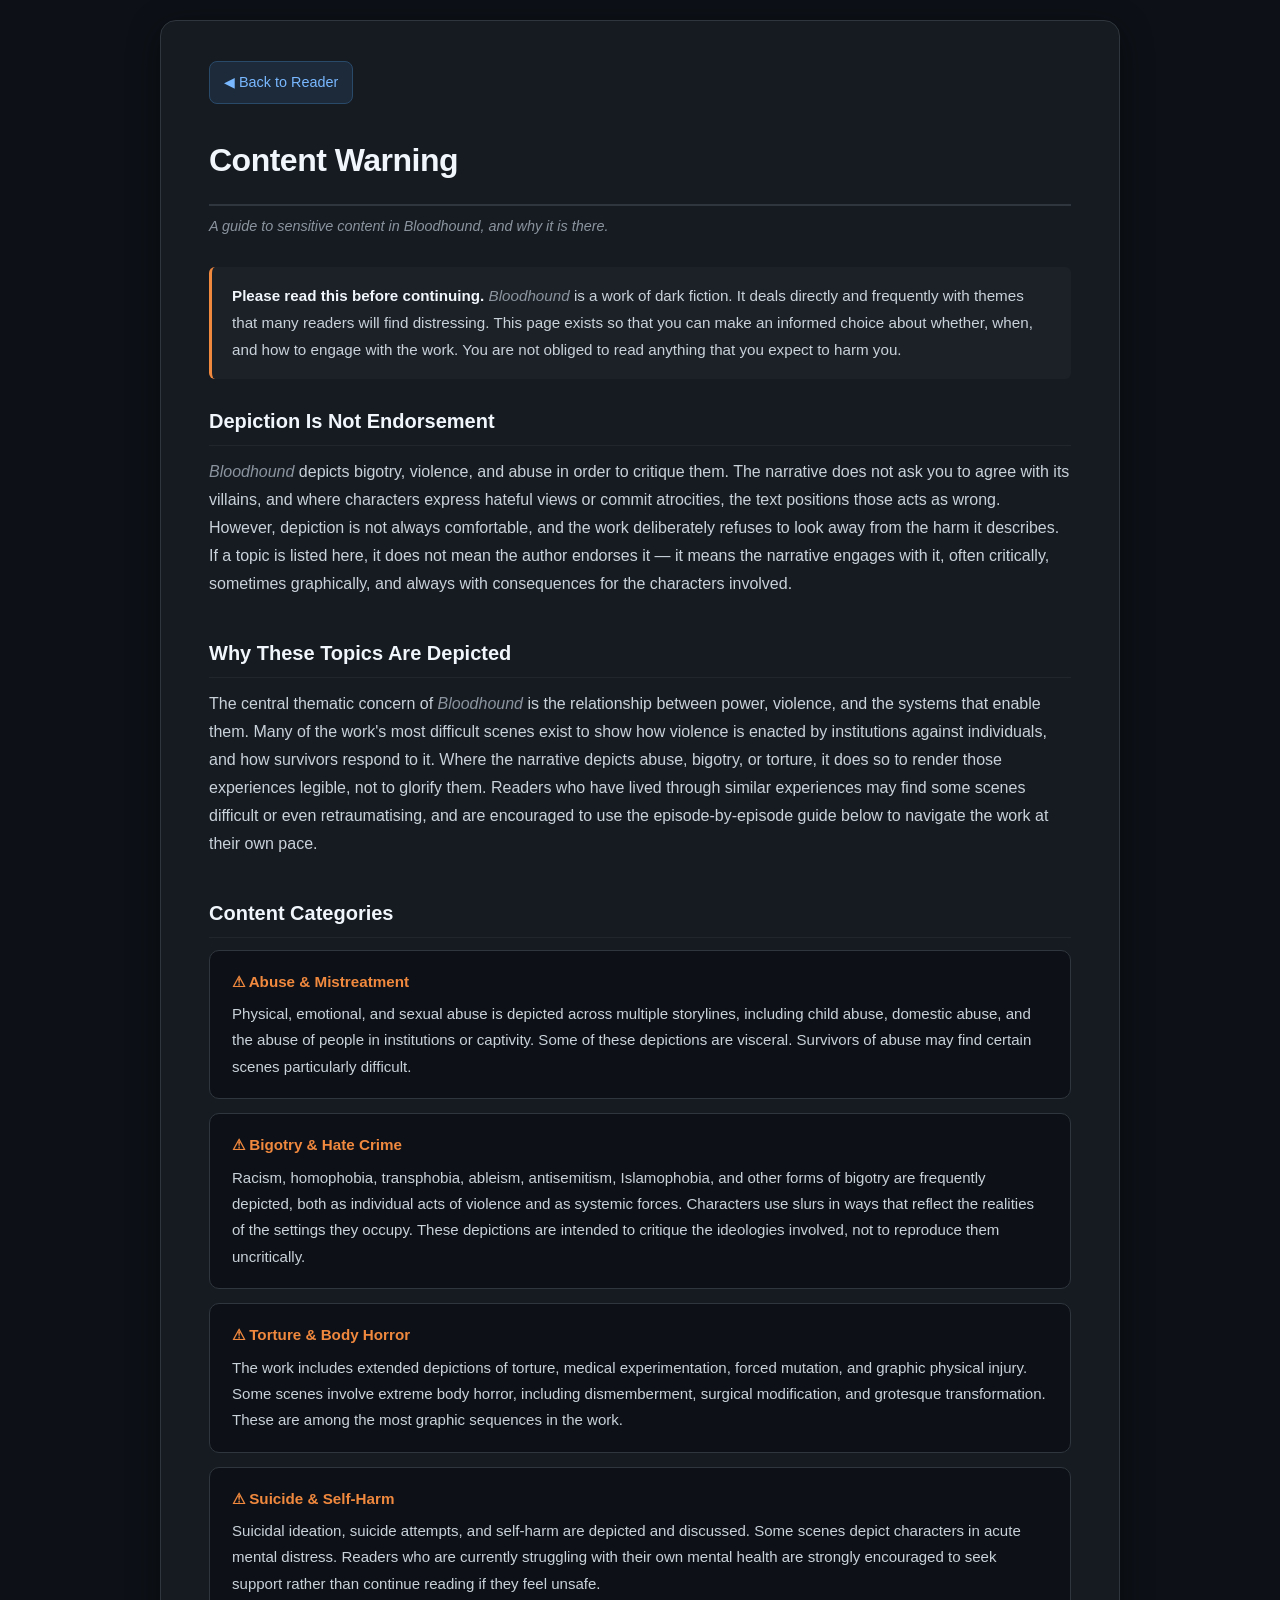
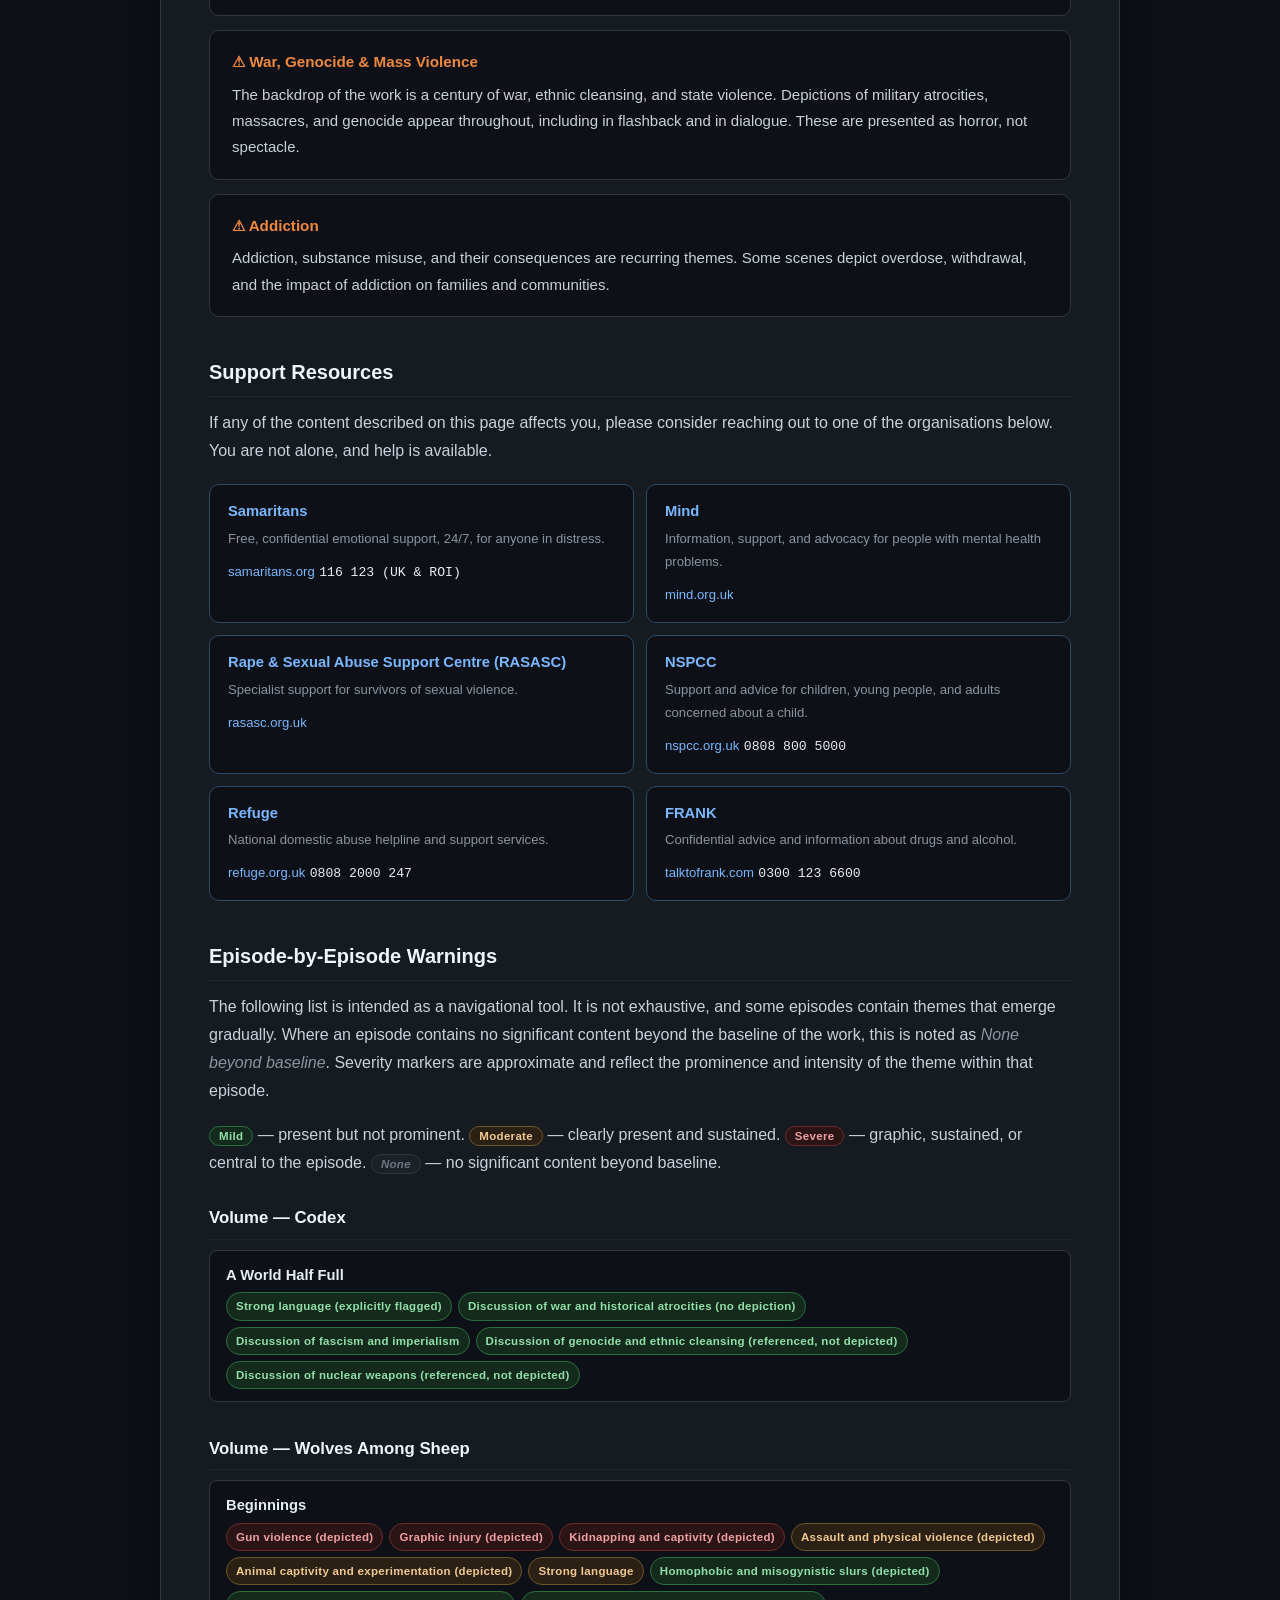
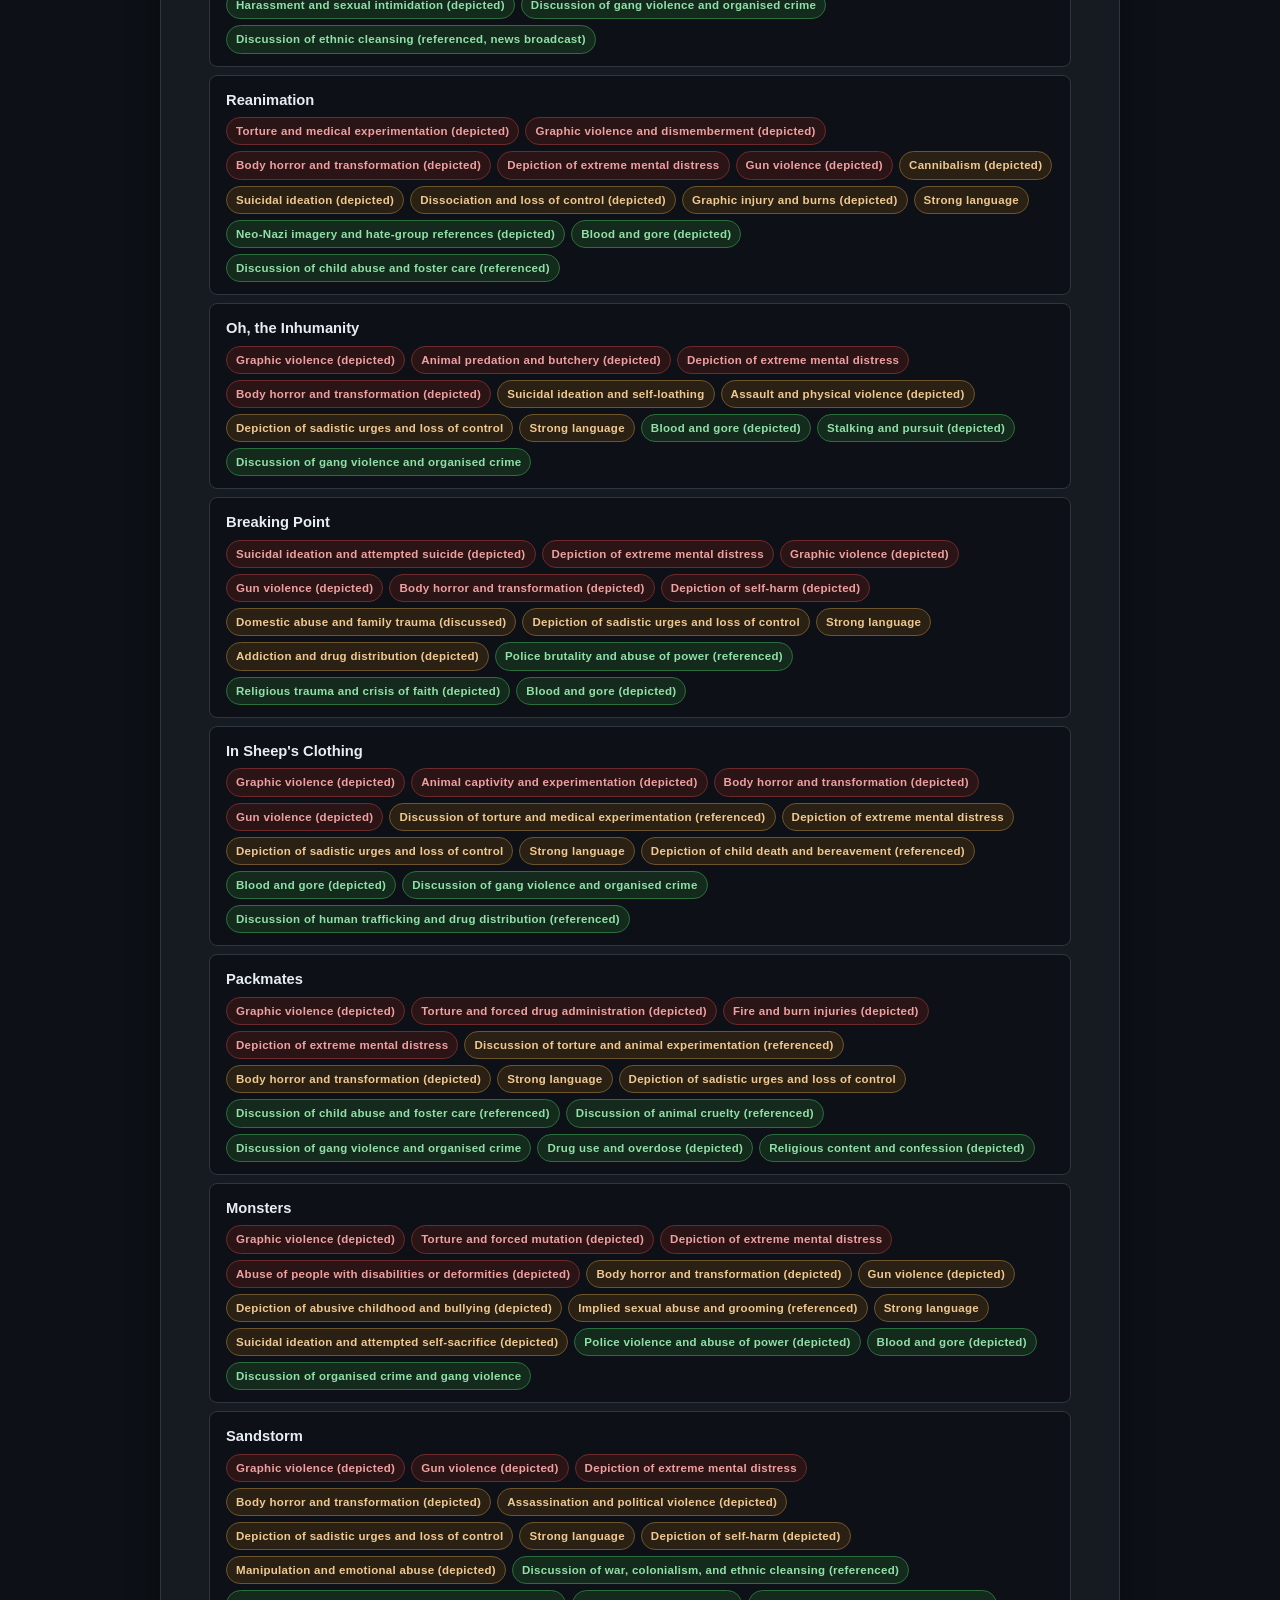
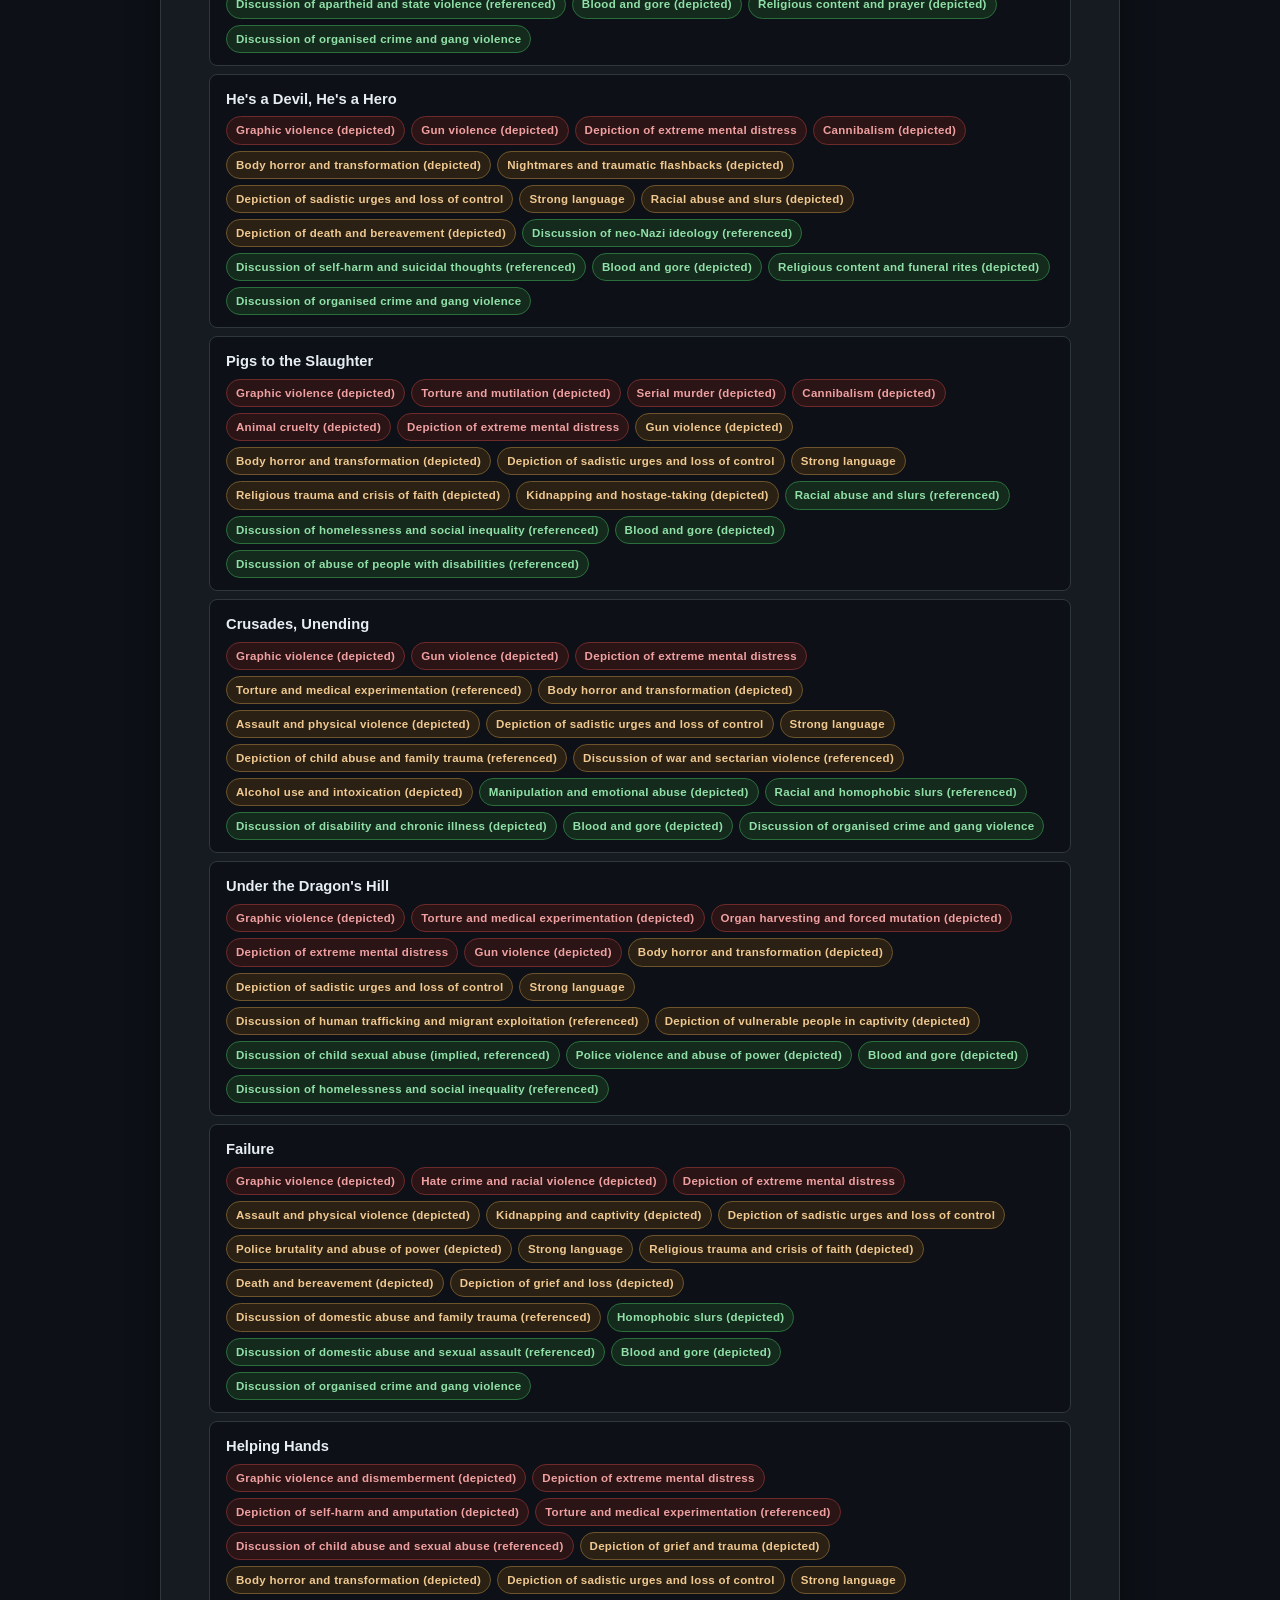
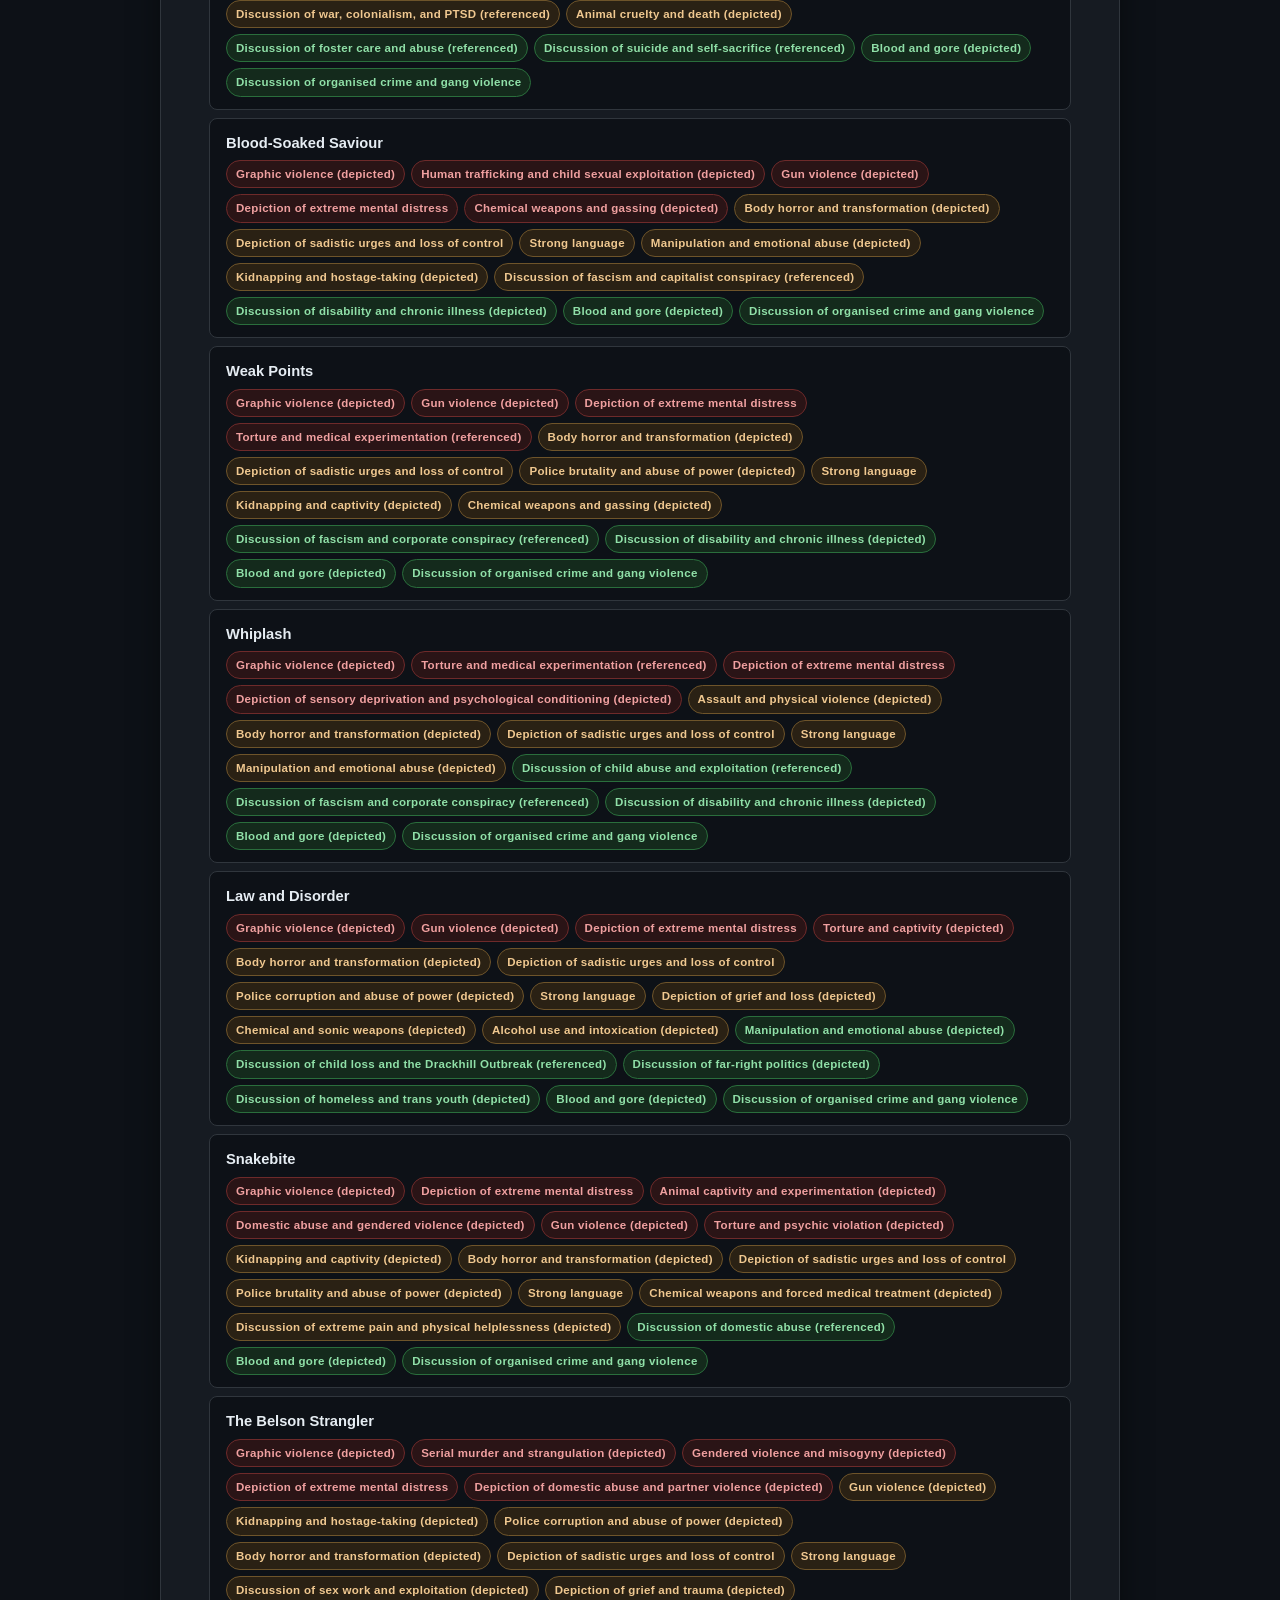
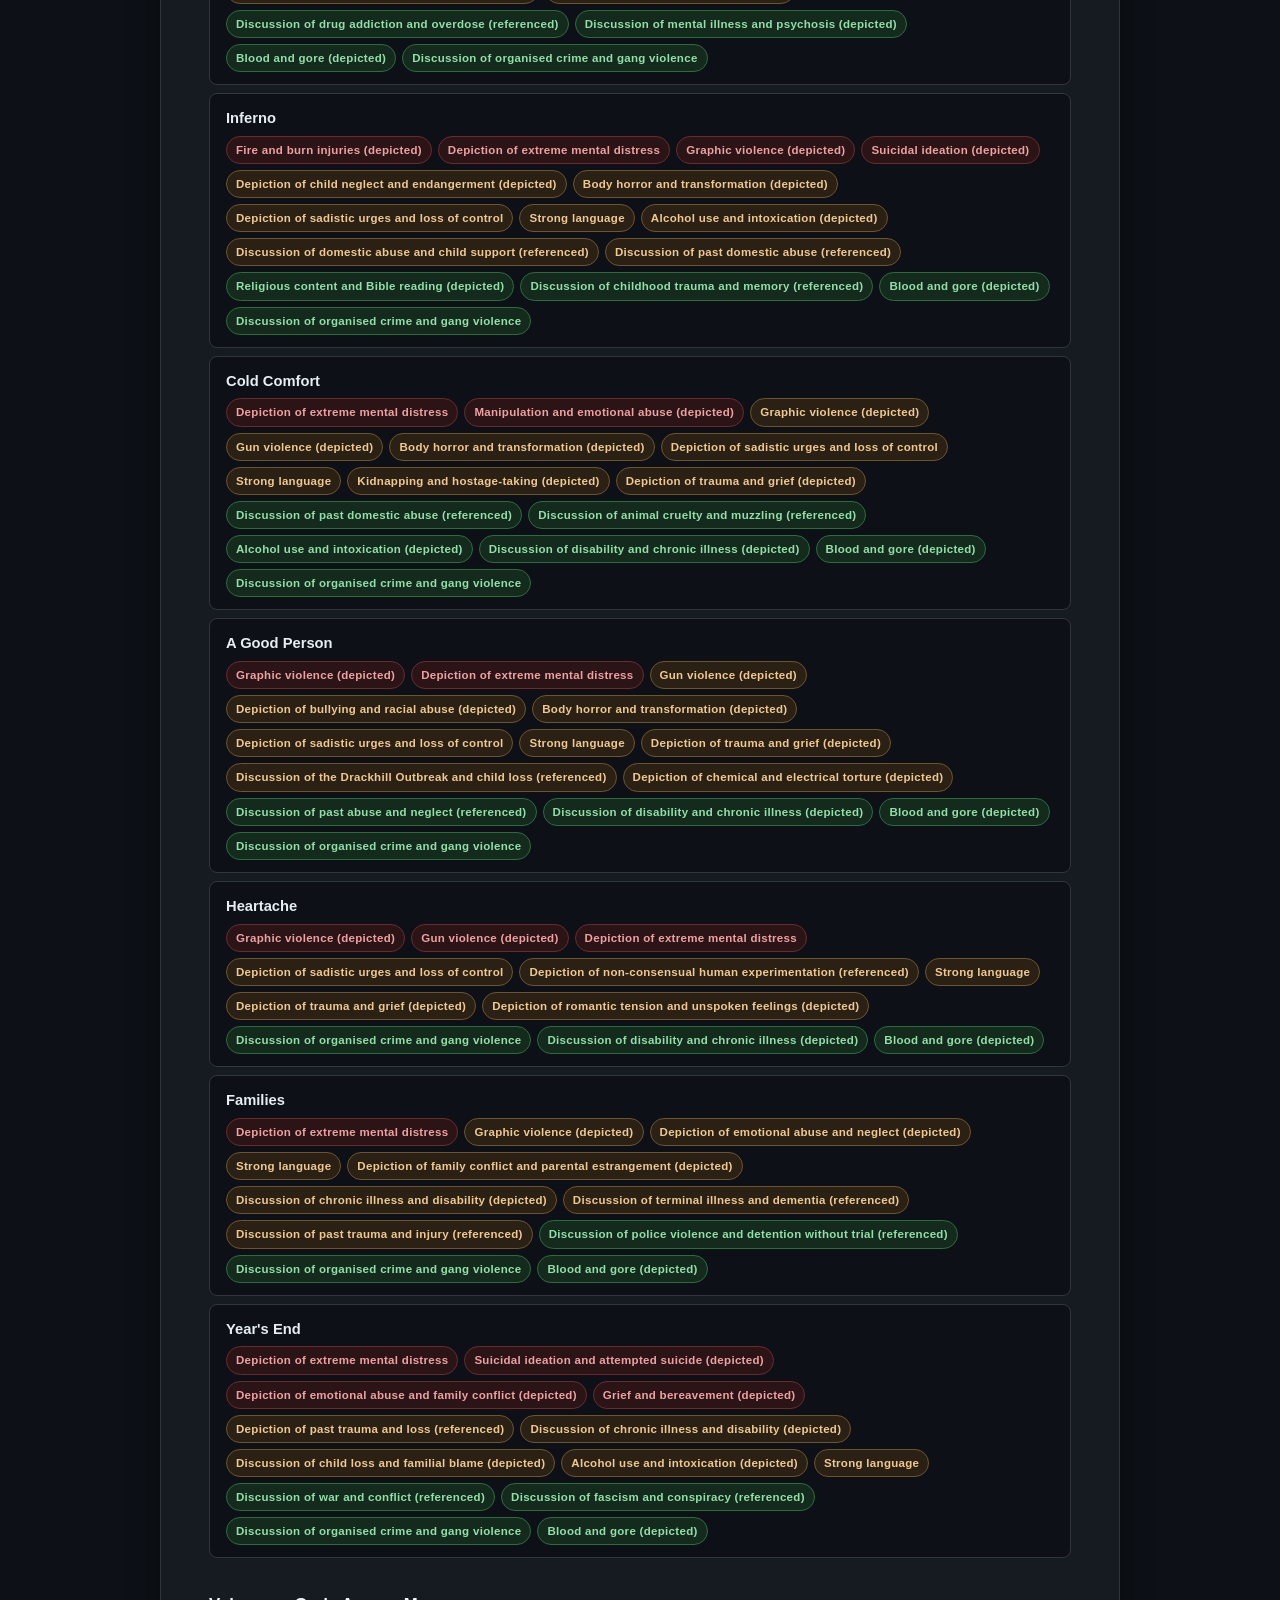
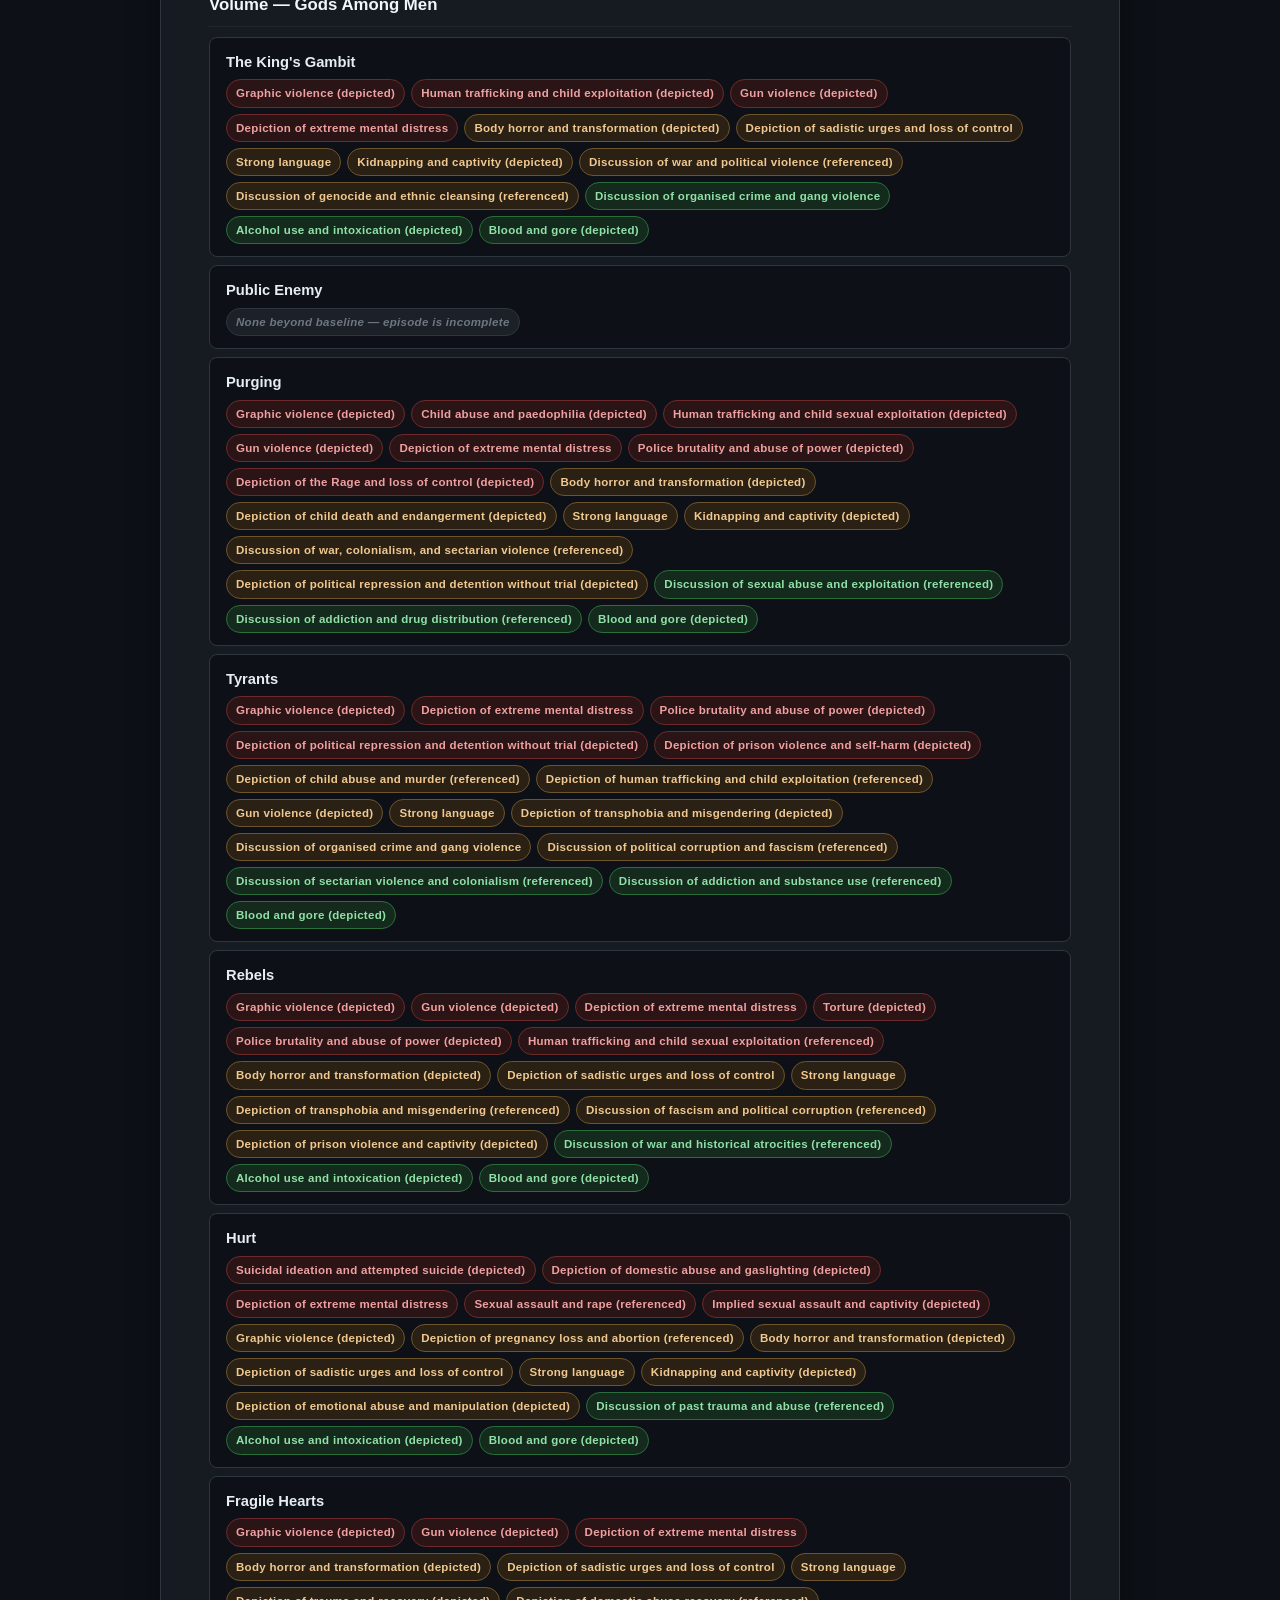
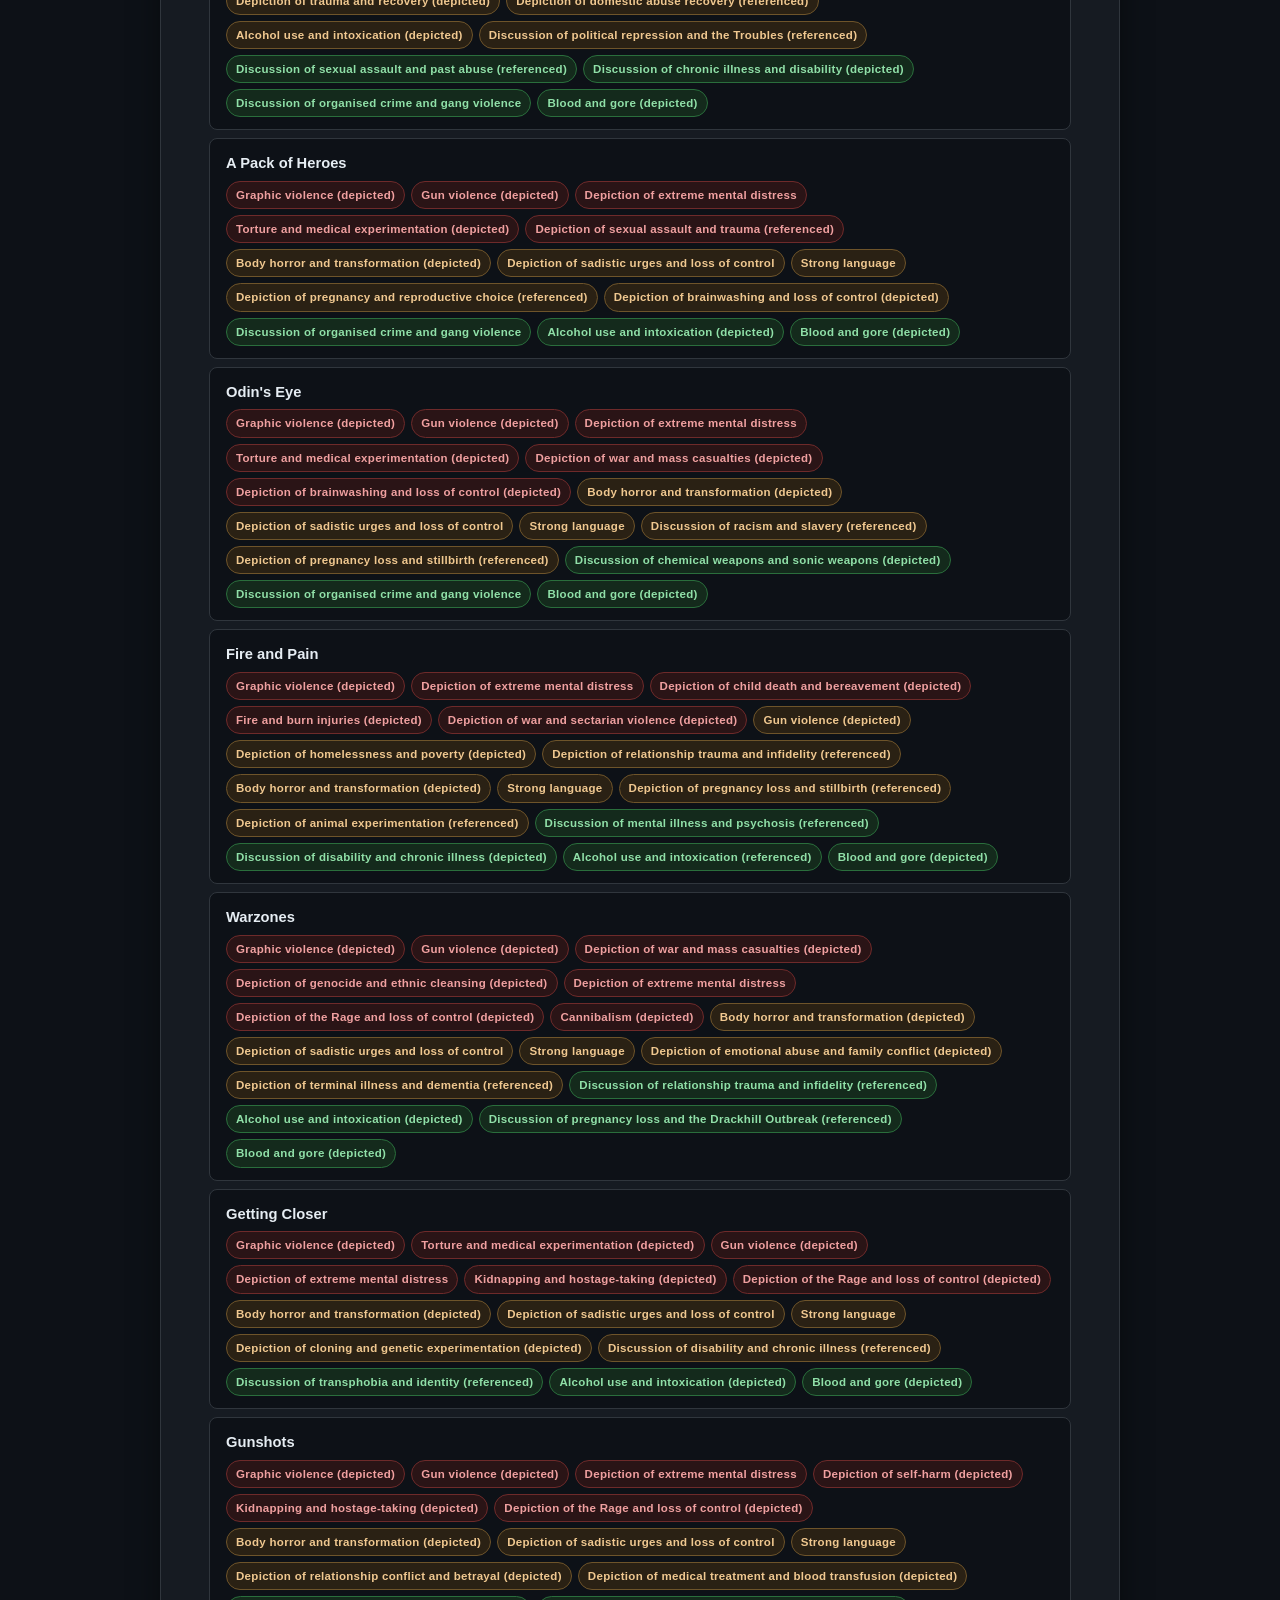
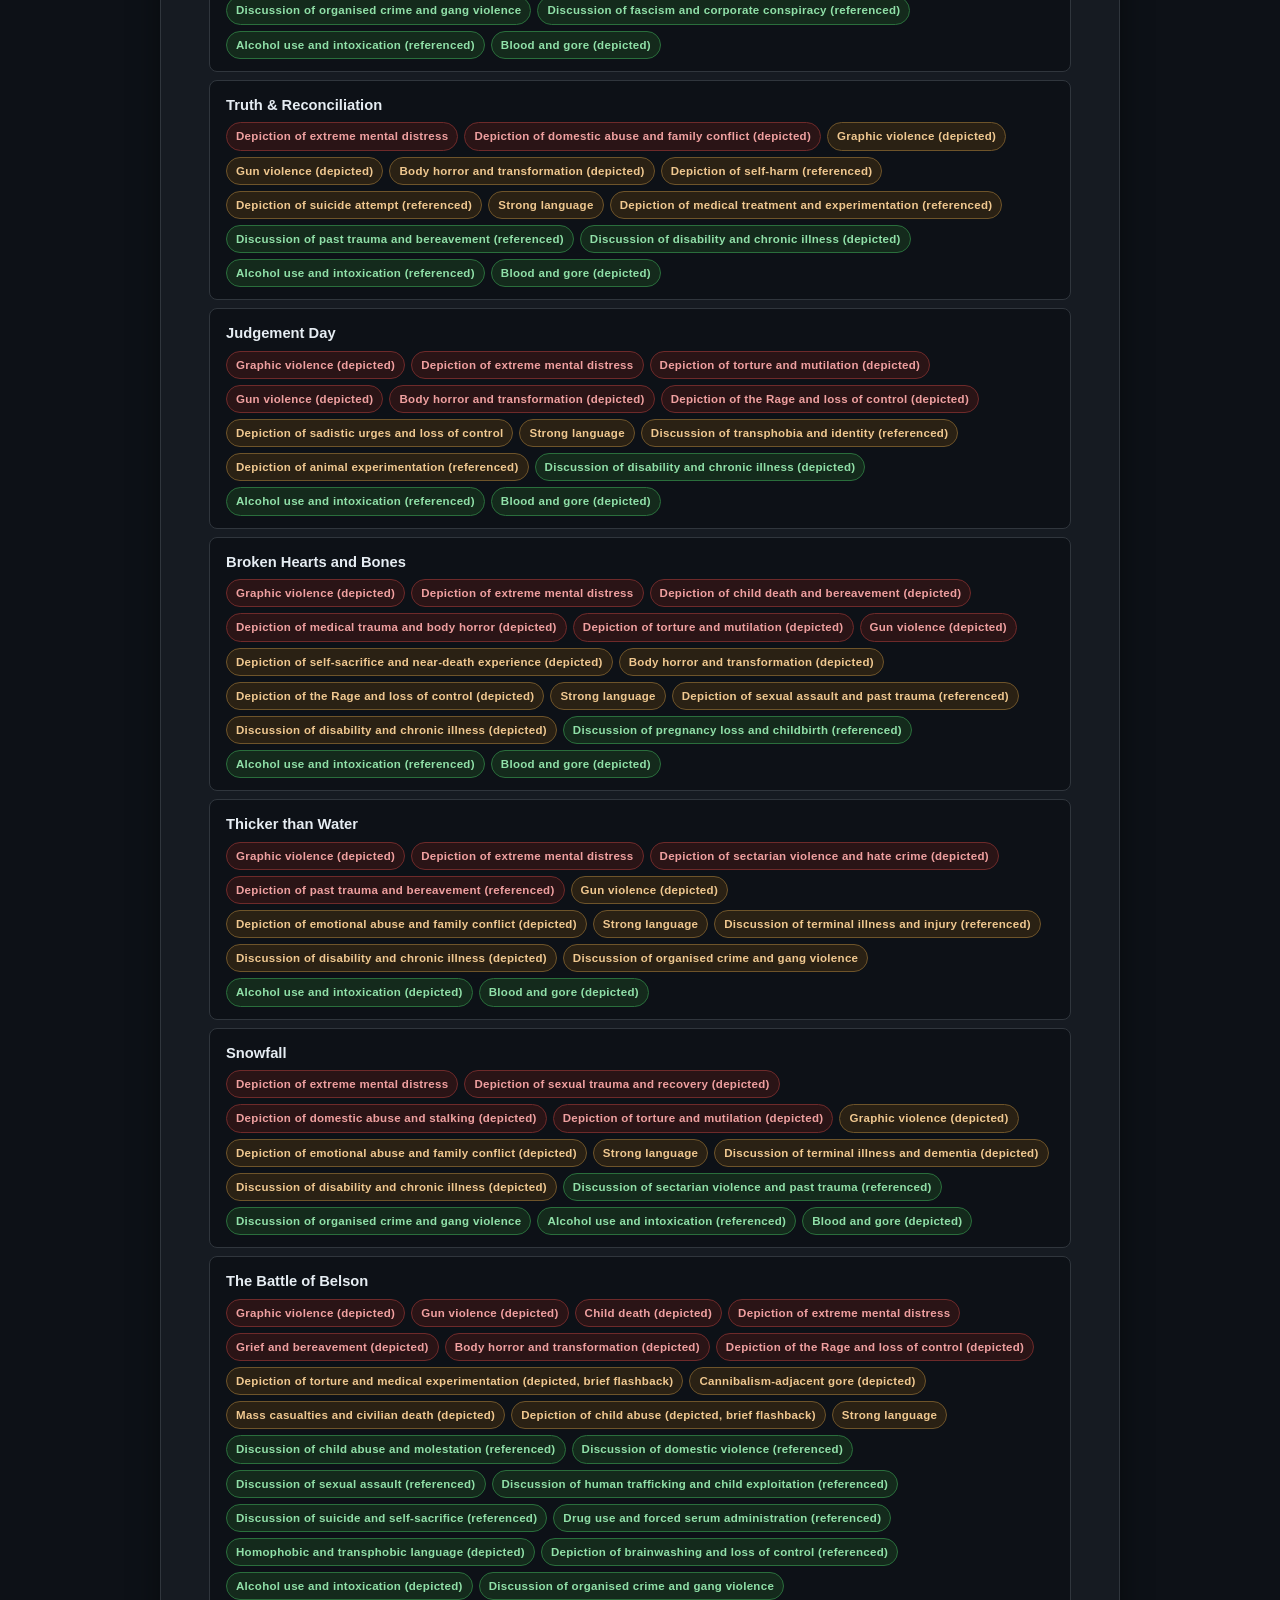
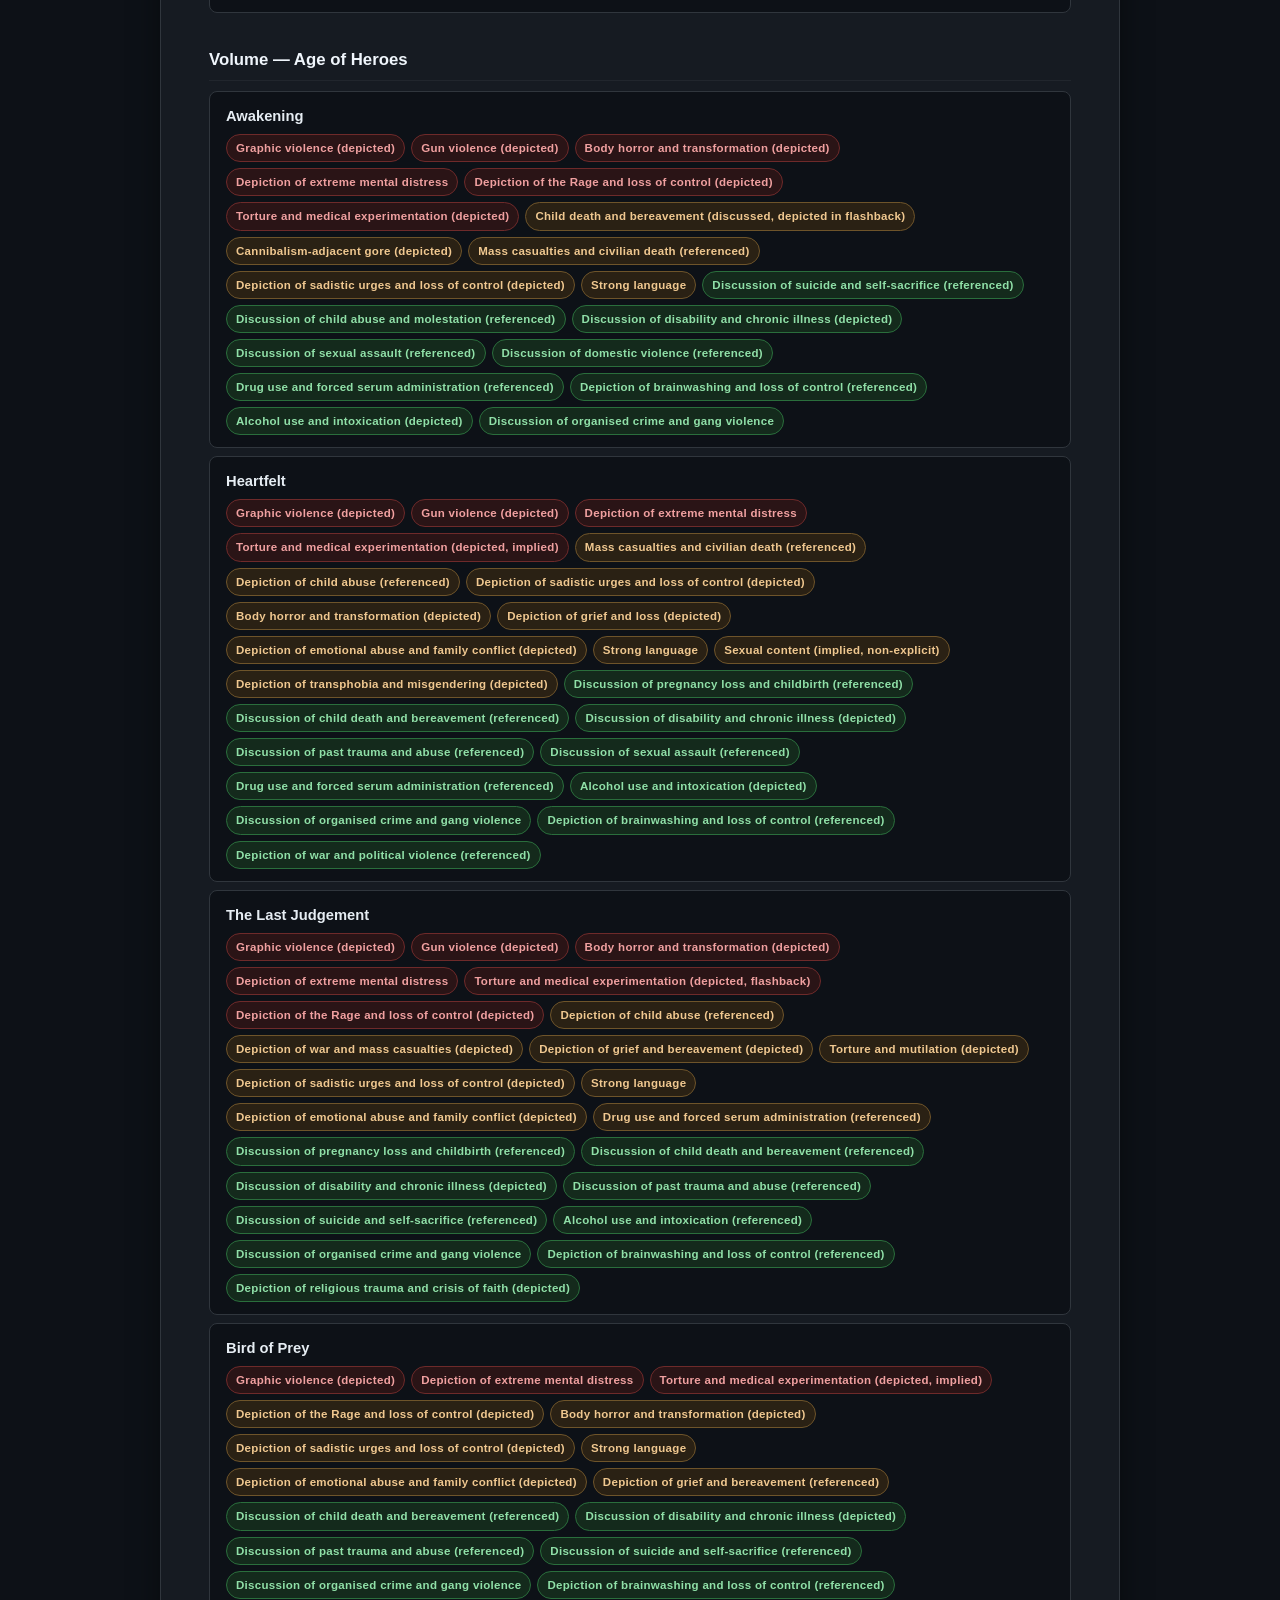
==== commit 3b09f778: "Update contentwarning.html" ====
--- a/current/contentwarning.html
+++ b/current/contentwarning.html
@@ -1063,9 +1063,6 @@
 <!-- ============================================================= -->
 <!-- VOLUME - GODS AMONG MEN                                      -->
 <!-- ============================================================= -->
-<!-- ============================================================= -->
-<!-- VOLUME - GODS AMONG MEN                                      -->
-<!-- ============================================================= -->
 <div class="volume-block">
     <div class="volume-header">Volume — Gods Among Men</div>
 
@@ -1419,6 +1416,34 @@
             <span class="tag mild">Blood and gore (depicted)</span>
         </div>
     </div>
+
+    <div class="episode-warning">
+        <div class="ep-name">The Battle of Belson</div>
+        <div class="ep-tags">
+            <span class="tag severe">Graphic violence (depicted)</span>
+            <span class="tag severe">Gun violence (depicted)</span>
+            <span class="tag severe">Child death (depicted)</span>
+            <span class="tag severe">Depiction of extreme mental distress</span>
+            <span class="tag severe">Grief and bereavement (depicted)</span>
+            <span class="tag severe">Body horror and transformation (depicted)</span>
+            <span class="tag severe">Depiction of the Rage and loss of control (depicted)</span>
+            <span class="tag moderate">Depiction of torture and medical experimentation (depicted, brief flashback)</span>
+            <span class="tag moderate">Cannibalism-adjacent gore (depicted)</span>
+            <span class="tag moderate">Mass casualties and civilian death (depicted)</span>
+            <span class="tag moderate">Depiction of child abuse (depicted, brief flashback)</span>
+            <span class="tag moderate">Strong language</span>
+            <span class="tag mild">Discussion of child abuse and molestation (referenced)</span>
+            <span class="tag mild">Discussion of domestic violence (referenced)</span>
+            <span class="tag mild">Discussion of sexual assault (referenced)</span>
+            <span class="tag mild">Discussion of human trafficking and child exploitation (referenced)</span>
+            <span class="tag mild">Discussion of suicide and self-sacrifice (referenced)</span>
+            <span class="tag mild">Drug use and forced serum administration (referenced)</span>
+            <span class="tag mild">Homophobic and transphobic language (depicted)</span>
+            <span class="tag mild">Depiction of brainwashing and loss of control (referenced)</span>
+            <span class="tag mild">Alcohol use and intoxication (depicted)</span>
+            <span class="tag mild">Discussion of organised crime and gang violence</span>
+        </div>
+    </div>
 </div>
 
 <!-- ============================================================= -->
@@ -1431,10 +1456,25 @@
         <div class="ep-name">Awakening</div>
         <div class="ep-tags">
             <span class="tag severe">Graphic violence (depicted)</span>
-            <span class="tag severe">Depiction of extreme mental distress</span>
-            <span class="tag severe">Torture and captivity (referenced)</span>
-            <span class="tag severe">Body horror</span>
-            <span class="tag mild">Strong language</span>
+            <span class="tag severe">Gun violence (depicted)</span>
+            <span class="tag severe">Body horror and transformation (depicted)</span>
+            <span class="tag severe">Depiction of extreme mental distress</span>
+            <span class="tag severe">Depiction of the Rage and loss of control (depicted)</span>
+            <span class="tag severe">Torture and medical experimentation (depicted)</span>
+            <span class="tag moderate">Child death and bereavement (discussed, depicted in flashback)</span>
+            <span class="tag moderate">Cannibalism-adjacent gore (depicted)</span>
+            <span class="tag moderate">Mass casualties and civilian death (referenced)</span>
+            <span class="tag moderate">Depiction of sadistic urges and loss of control (depicted)</span>
+            <span class="tag moderate">Strong language</span>
+            <span class="tag mild">Discussion of suicide and self-sacrifice (referenced)</span>
+            <span class="tag mild">Discussion of child abuse and molestation (referenced)</span>
+            <span class="tag mild">Discussion of disability and chronic illness (depicted)</span>
+            <span class="tag mild">Discussion of sexual assault (referenced)</span>
+            <span class="tag mild">Discussion of domestic violence (referenced)</span>
+            <span class="tag mild">Drug use and forced serum administration (referenced)</span>
+            <span class="tag mild">Depiction of brainwashing and loss of control (referenced)</span>
+            <span class="tag mild">Alcohol use and intoxication (depicted)</span>
+            <span class="tag mild">Discussion of organised crime and gang violence</span>
         </div>
     </div>
 
@@ -1442,10 +1482,28 @@
         <div class="ep-name">Heartfelt</div>
         <div class="ep-tags">
             <span class="tag severe">Graphic violence (depicted)</span>
-            <span class="tag severe">Torture and medical experimentation (depicted)</span>
-            <span class="tag severe">Depiction of extreme mental distress</span>
-            <span class="tag severe">Body horror</span>
-            <span class="tag mild">Strong language</span>
+            <span class="tag severe">Gun violence (depicted)</span>
+            <span class="tag severe">Depiction of extreme mental distress</span>
+            <span class="tag severe">Torture and medical experimentation (depicted, implied)</span>
+            <span class="tag moderate">Mass casualties and civilian death (referenced)</span>
+            <span class="tag moderate">Depiction of child abuse (referenced)</span>
+            <span class="tag moderate">Depiction of sadistic urges and loss of control (depicted)</span>
+            <span class="tag moderate">Body horror and transformation (depicted)</span>
+            <span class="tag moderate">Depiction of grief and loss (depicted)</span>
+            <span class="tag moderate">Depiction of emotional abuse and family conflict (depicted)</span>
+            <span class="tag moderate">Strong language</span>
+            <span class="tag moderate">Sexual content (implied, non-explicit)</span>
+            <span class="tag moderate">Depiction of transphobia and misgendering (depicted)</span>
+            <span class="tag mild">Discussion of pregnancy loss and childbirth (referenced)</span>
+            <span class="tag mild">Discussion of child death and bereavement (referenced)</span>
+            <span class="tag mild">Discussion of disability and chronic illness (depicted)</span>
+            <span class="tag mild">Discussion of past trauma and abuse (referenced)</span>
+            <span class="tag mild">Discussion of sexual assault (referenced)</span>
+            <span class="tag mild">Drug use and forced serum administration (referenced)</span>
+            <span class="tag mild">Alcohol use and intoxication (depicted)</span>
+            <span class="tag mild">Discussion of organised crime and gang violence</span>
+            <span class="tag mild">Depiction of brainwashing and loss of control (referenced)</span>
+            <span class="tag mild">Depiction of war and political violence (referenced)</span>
         </div>
     </div>
 
@@ -1453,17 +1511,50 @@
         <div class="ep-name">The Last Judgement</div>
         <div class="ep-tags">
             <span class="tag severe">Graphic violence (depicted)</span>
-            <span class="tag severe">Torture and mutilation (depicted)</span>
-            <span class="tag severe">Depiction of extreme mental distress</span>
-            <span class="tag severe">Chemical weapons and gore</span>
-            <span class="tag mild">Strong language</span>
+            <span class="tag severe">Gun violence (depicted)</span>
+            <span class="tag severe">Body horror and transformation (depicted)</span>
+            <span class="tag severe">Depiction of extreme mental distress</span>
+            <span class="tag severe">Torture and medical experimentation (depicted, flashback)</span>
+            <span class="tag severe">Depiction of the Rage and loss of control (depicted)</span>
+            <span class="tag moderate">Depiction of child abuse (referenced)</span>
+            <span class="tag moderate">Depiction of war and mass casualties (depicted)</span>
+            <span class="tag moderate">Depiction of grief and bereavement (depicted)</span>
+            <span class="tag moderate">Torture and mutilation (depicted)</span>
+            <span class="tag moderate">Depiction of sadistic urges and loss of control (depicted)</span>
+            <span class="tag moderate">Strong language</span>
+            <span class="tag moderate">Depiction of emotional abuse and family conflict (depicted)</span>
+            <span class="tag moderate">Drug use and forced serum administration (referenced)</span>
+            <span class="tag mild">Discussion of pregnancy loss and childbirth (referenced)</span>
+            <span class="tag mild">Discussion of child death and bereavement (referenced)</span>
+            <span class="tag mild">Discussion of disability and chronic illness (depicted)</span>
+            <span class="tag mild">Discussion of past trauma and abuse (referenced)</span>
+            <span class="tag mild">Discussion of suicide and self-sacrifice (referenced)</span>
+            <span class="tag mild">Alcohol use and intoxication (referenced)</span>
+            <span class="tag mild">Discussion of organised crime and gang violence</span>
+            <span class="tag mild">Depiction of brainwashing and loss of control (referenced)</span>
+            <span class="tag mild">Depiction of religious trauma and crisis of faith (depicted)</span>
         </div>
     </div>
 
     <div class="episode-warning">
         <div class="ep-name">Bird of Prey</div>
         <div class="ep-tags">
-            <span class="tag none">None beyond baseline — episode is incomplete</span>
+            <span class="tag severe">Graphic violence (depicted)</span>
+            <span class="tag severe">Depiction of extreme mental distress</span>
+            <span class="tag severe">Torture and medical experimentation (depicted, implied)</span>
+            <span class="tag moderate">Depiction of the Rage and loss of control (depicted)</span>
+            <span class="tag moderate">Body horror and transformation (depicted)</span>
+            <span class="tag moderate">Depiction of sadistic urges and loss of control (depicted)</span>
+            <span class="tag moderate">Strong language</span>
+            <span class="tag moderate">Depiction of emotional abuse and family conflict (depicted)</span>
+            <span class="tag moderate">Depiction of grief and bereavement (referenced)</span>
+            <span class="tag mild">Discussion of child death and bereavement (referenced)</span>
+            <span class="tag mild">Discussion of disability and chronic illness (depicted)</span>
+            <span class="tag mild">Discussion of past trauma and abuse (referenced)</span>
+            <span class="tag mild">Discussion of suicide and self-sacrifice (referenced)</span>
+            <span class="tag mild">Discussion of organised crime and gang violence</span>
+            <span class="tag mild">Depiction of brainwashing and loss of control (referenced)</span>
+            <span class="tag mild">Depiction of religious trauma and crisis of faith (referenced)</span>
         </div>
     </div>
 
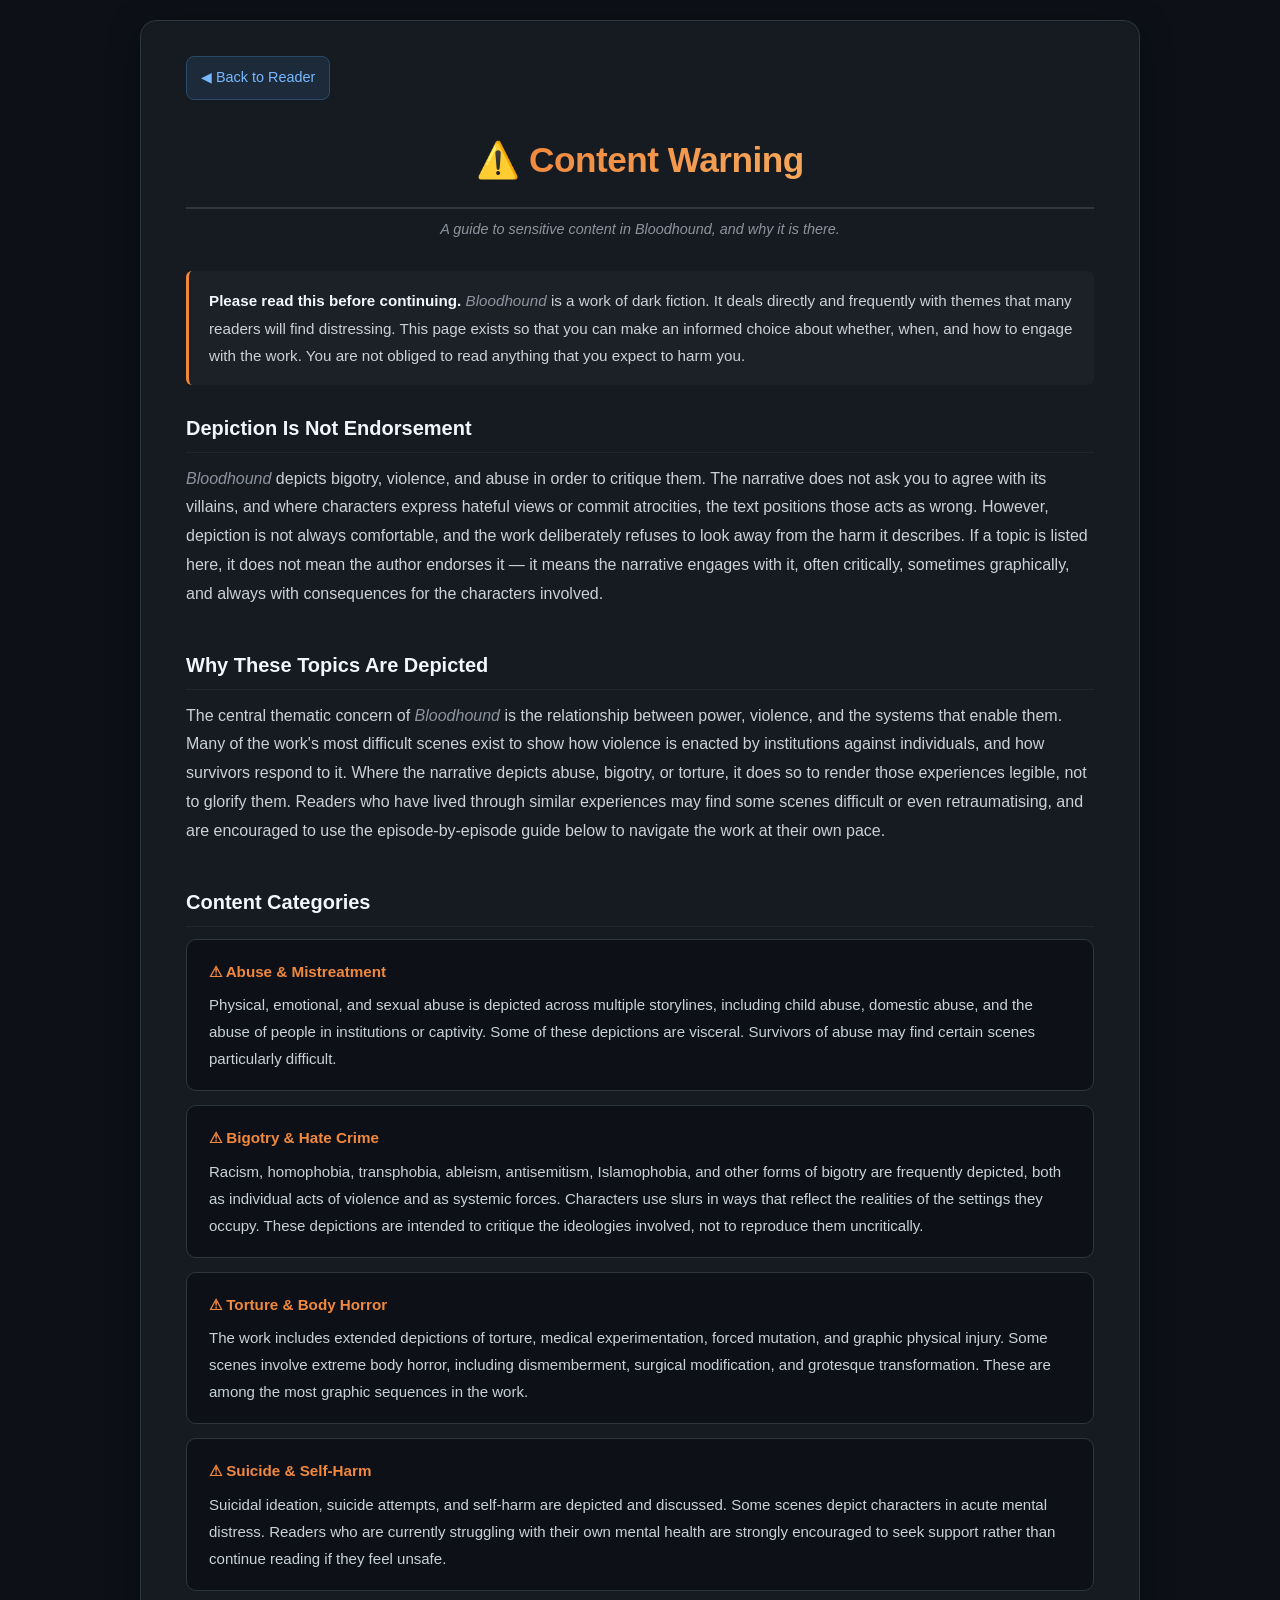
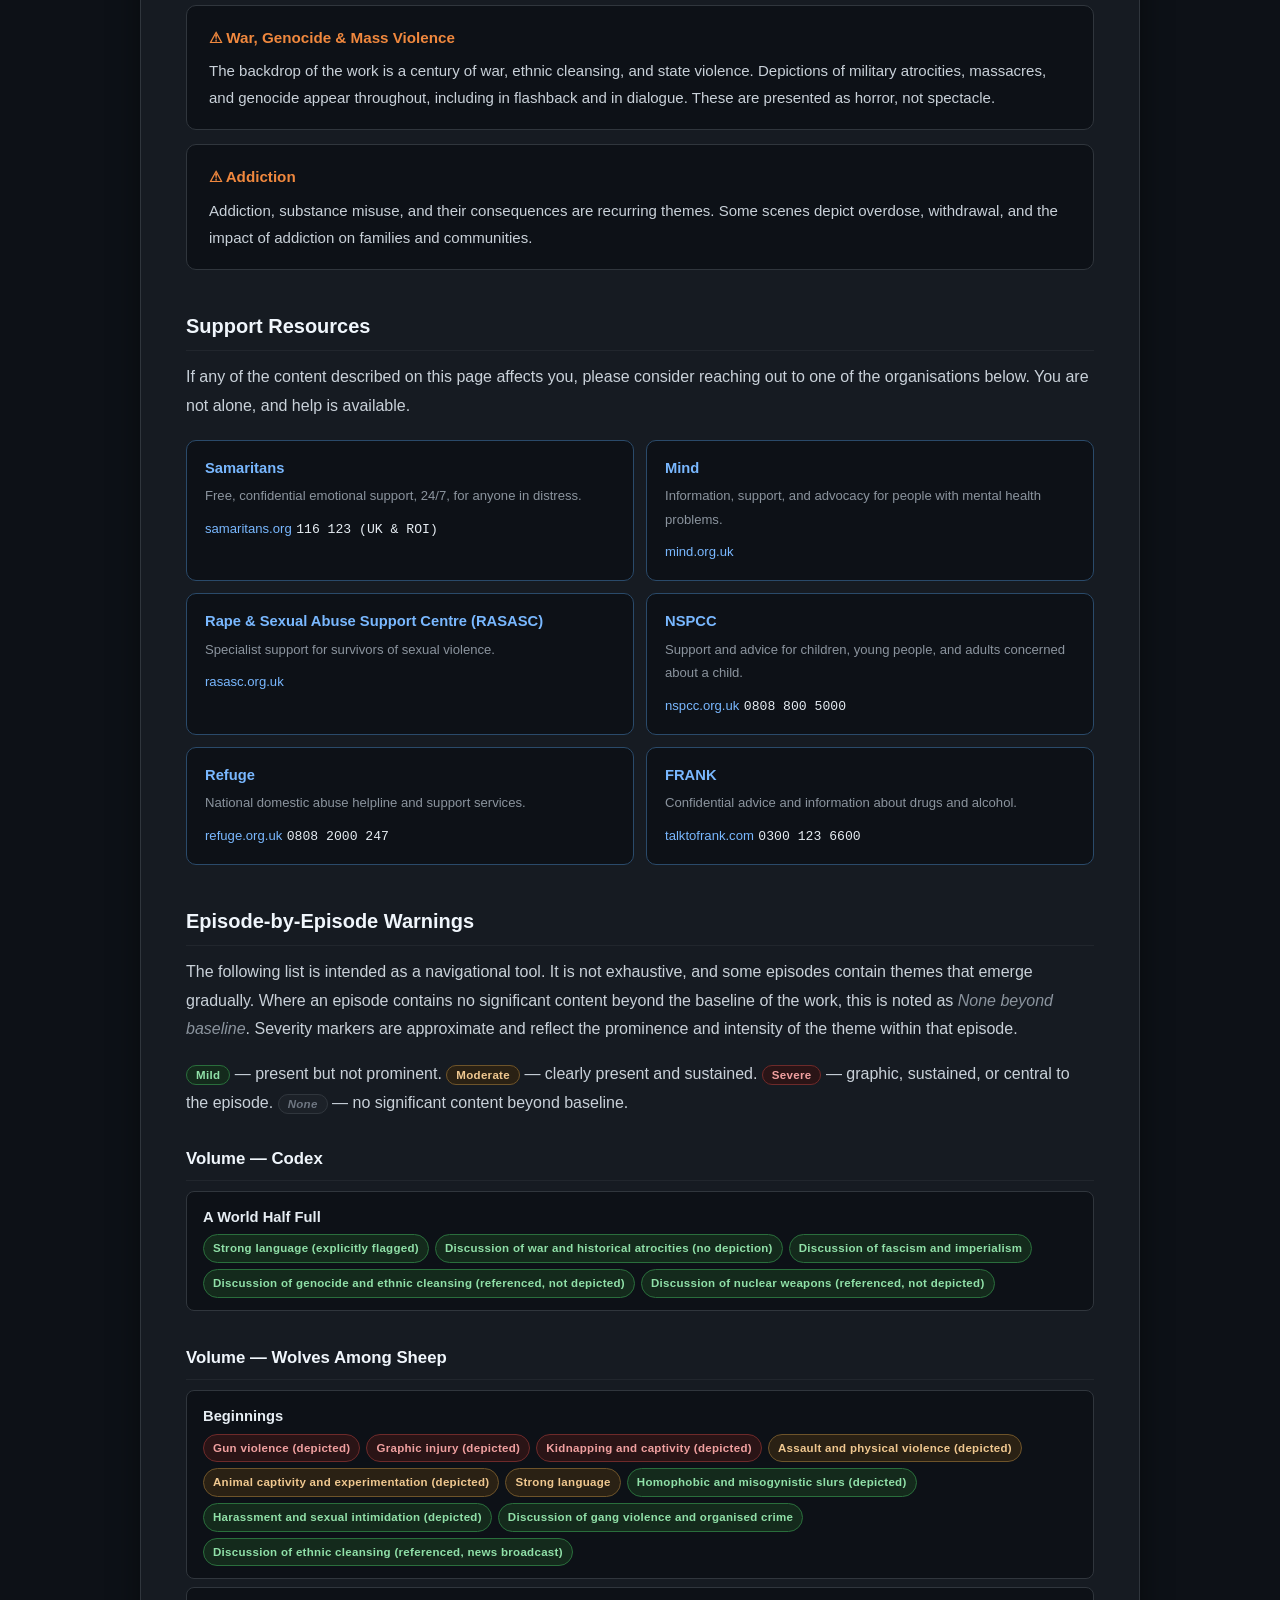
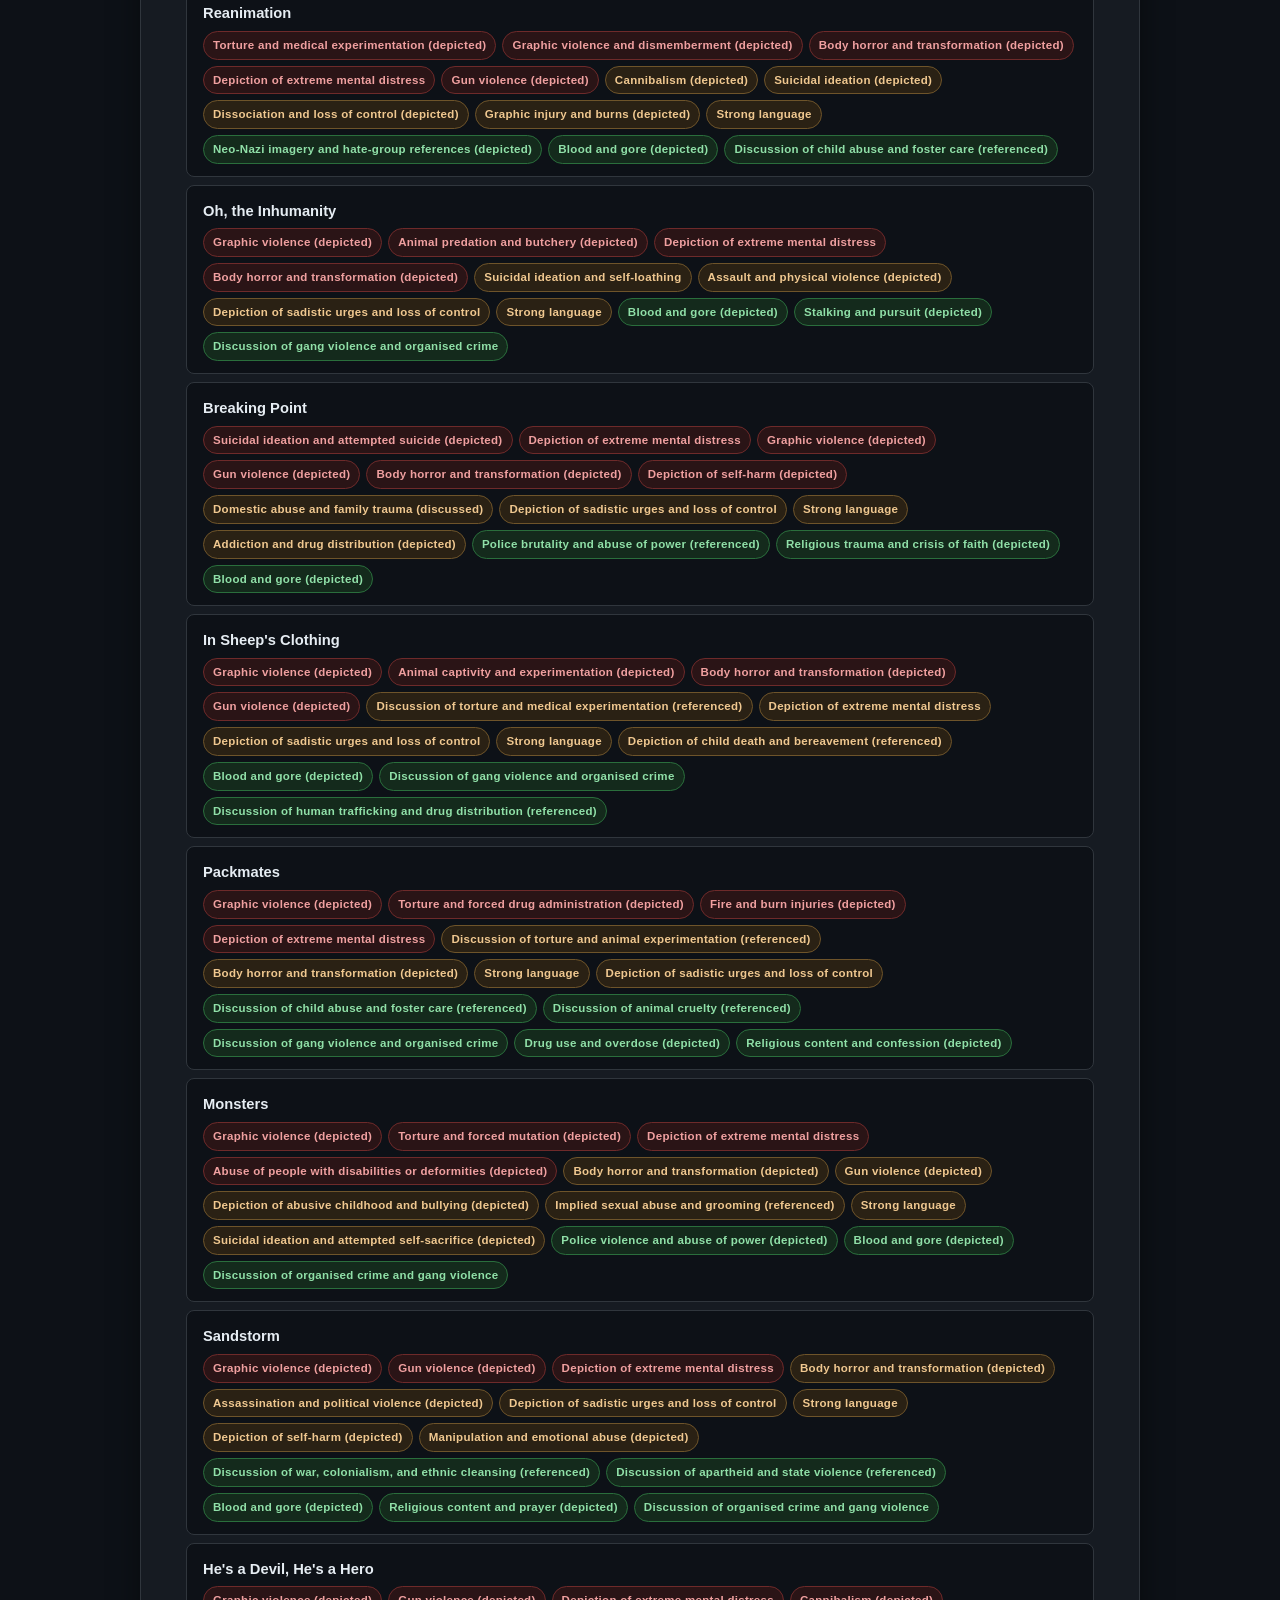
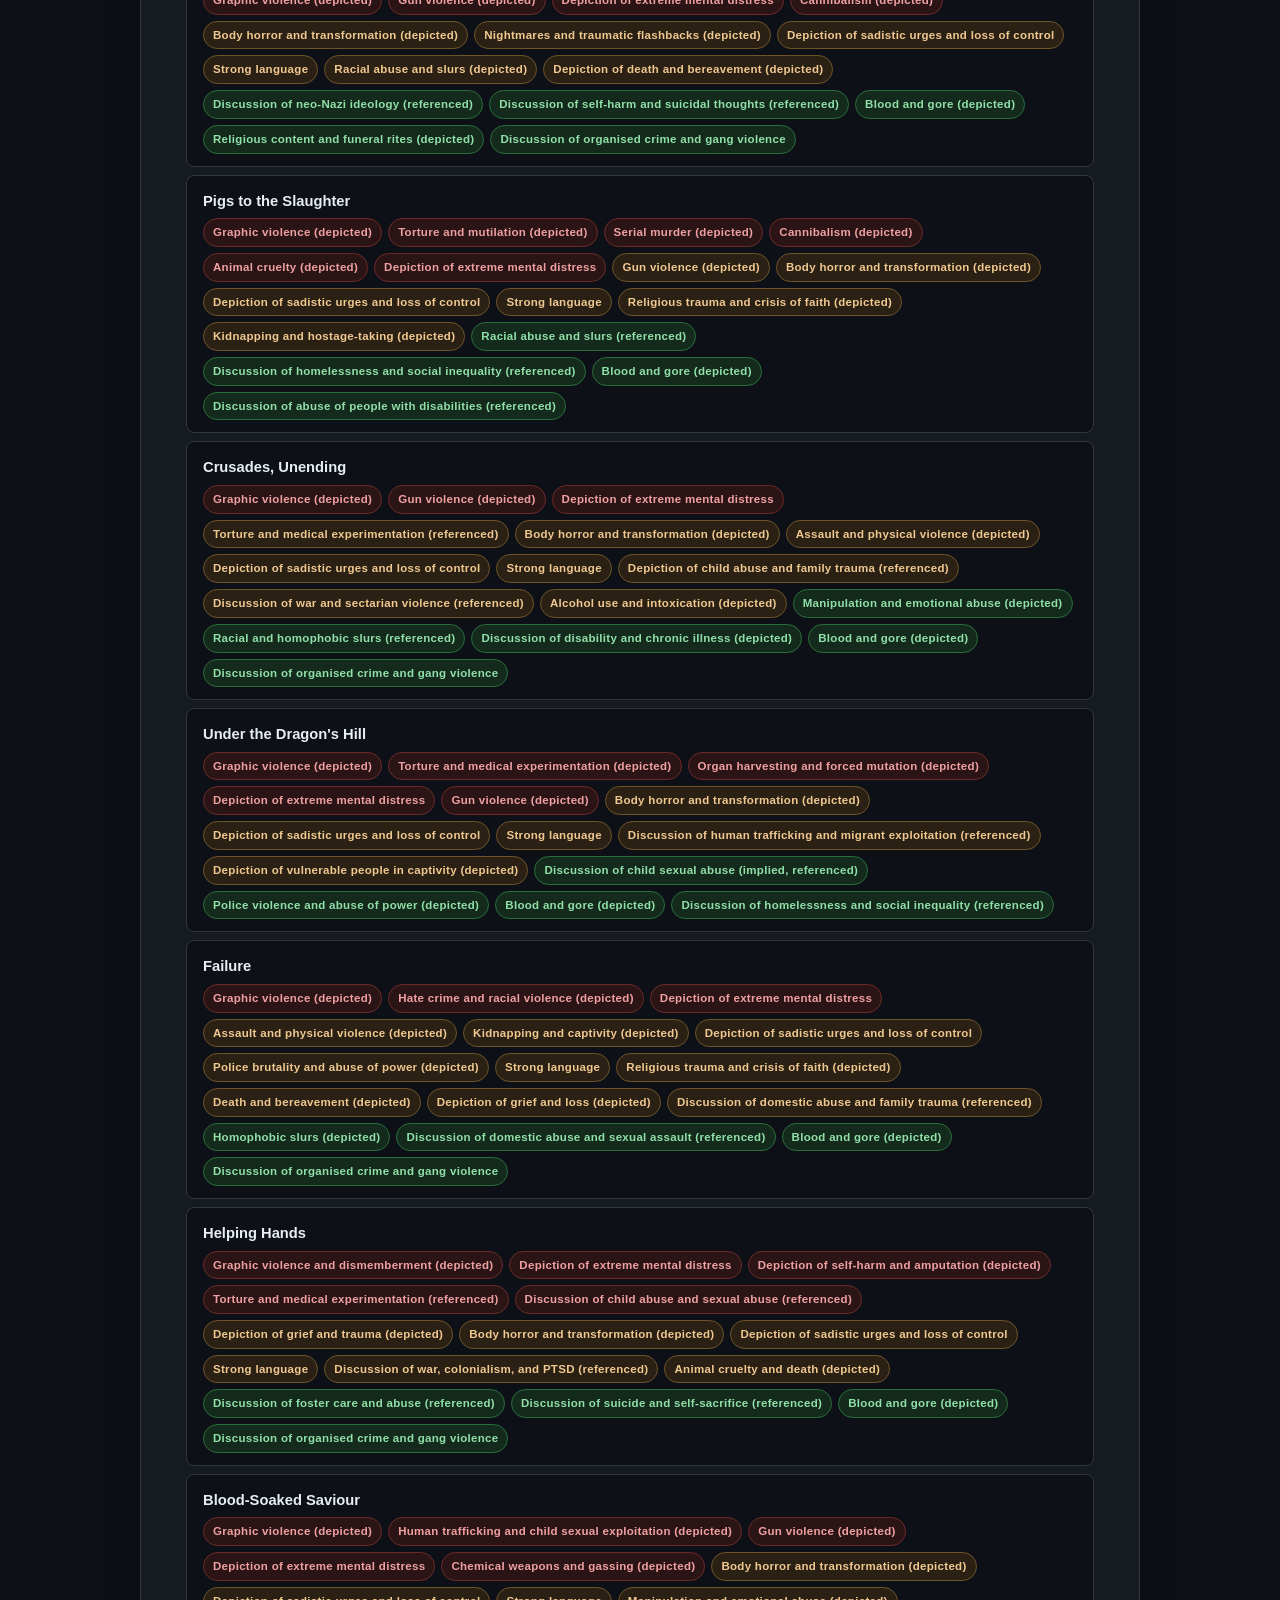
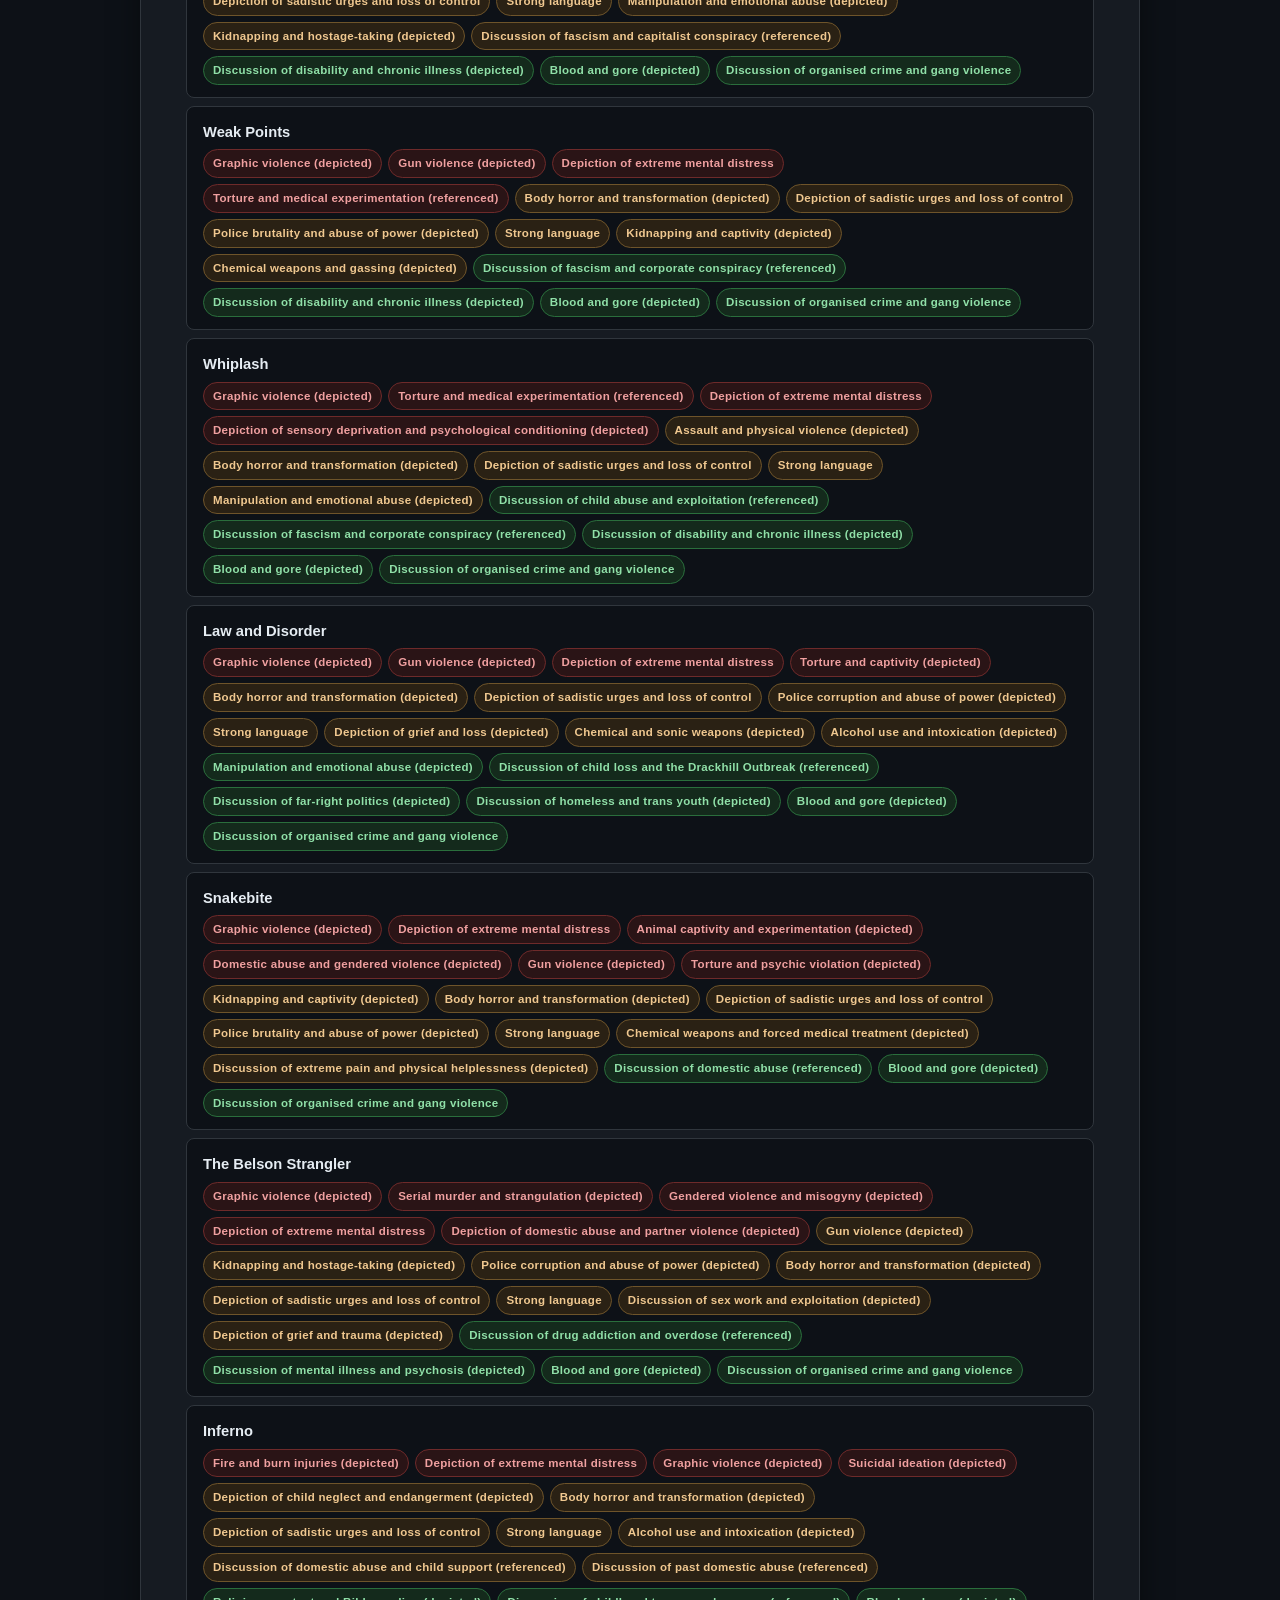
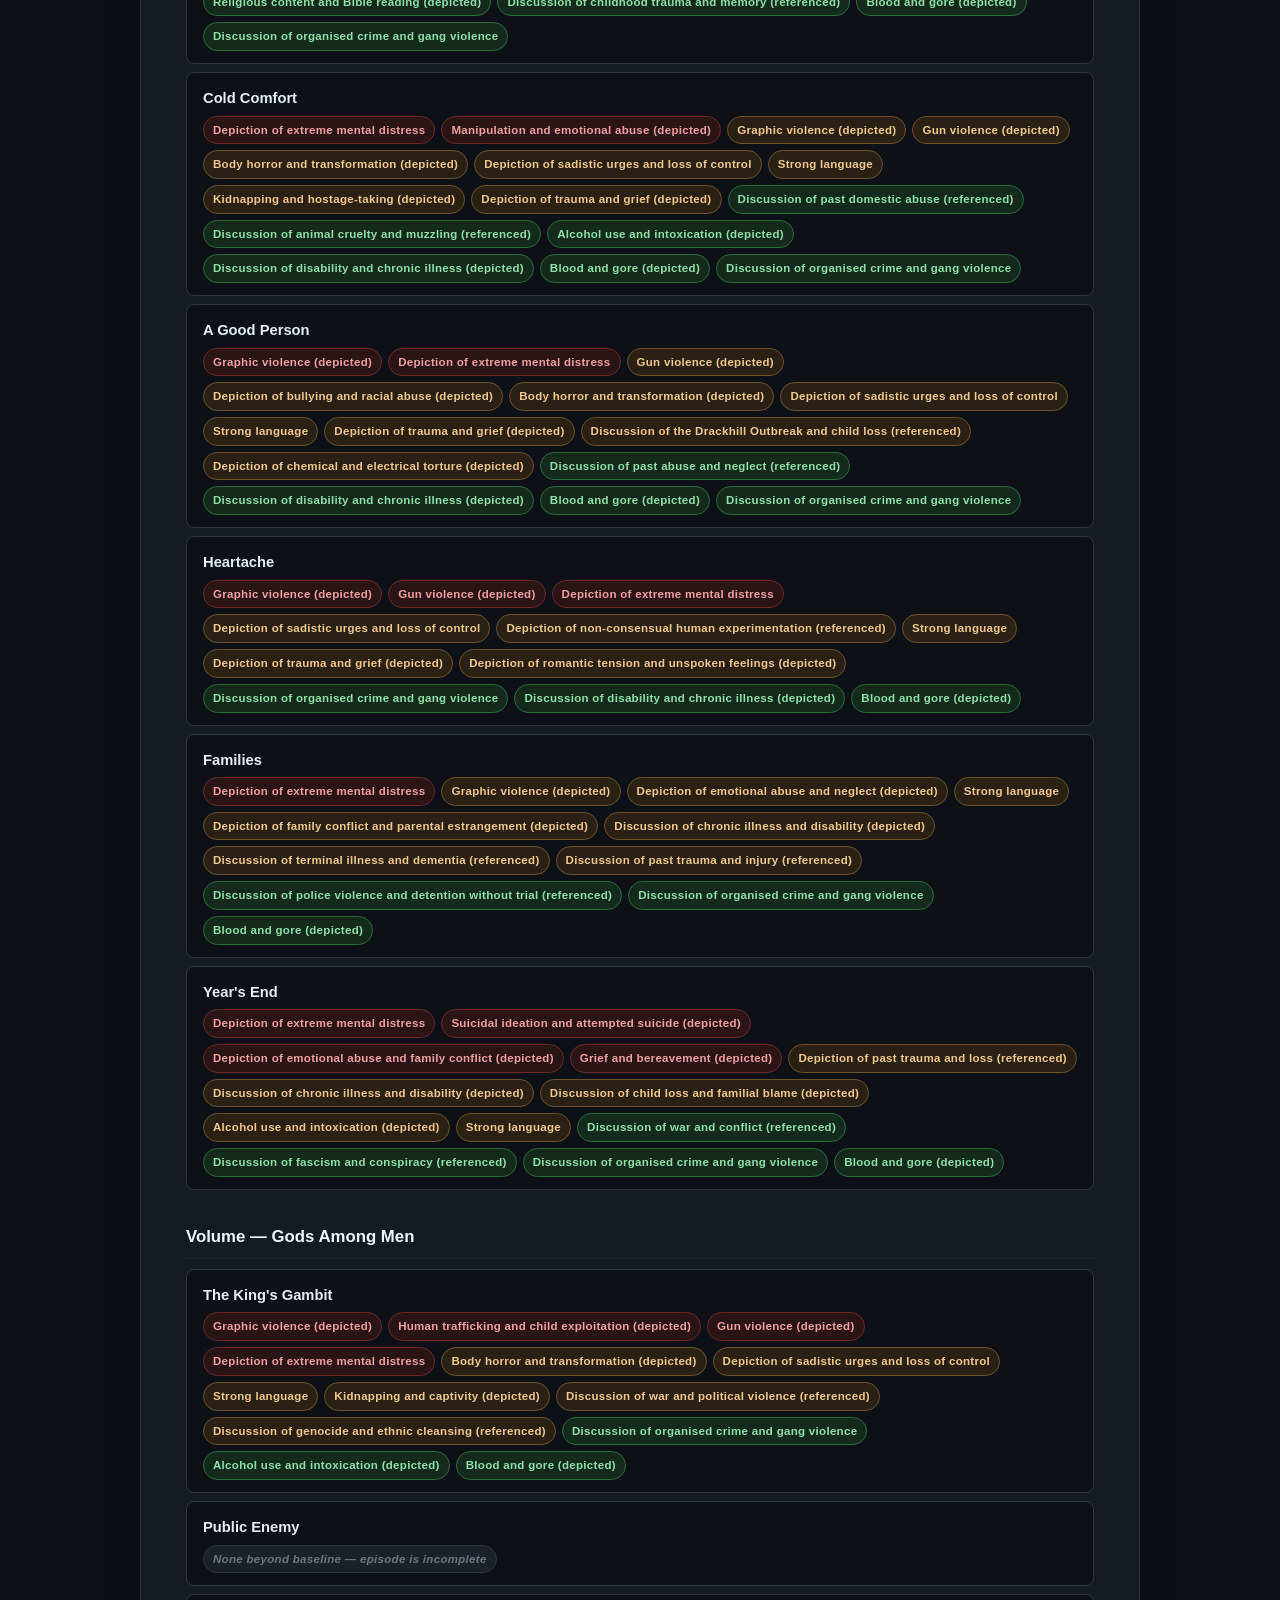
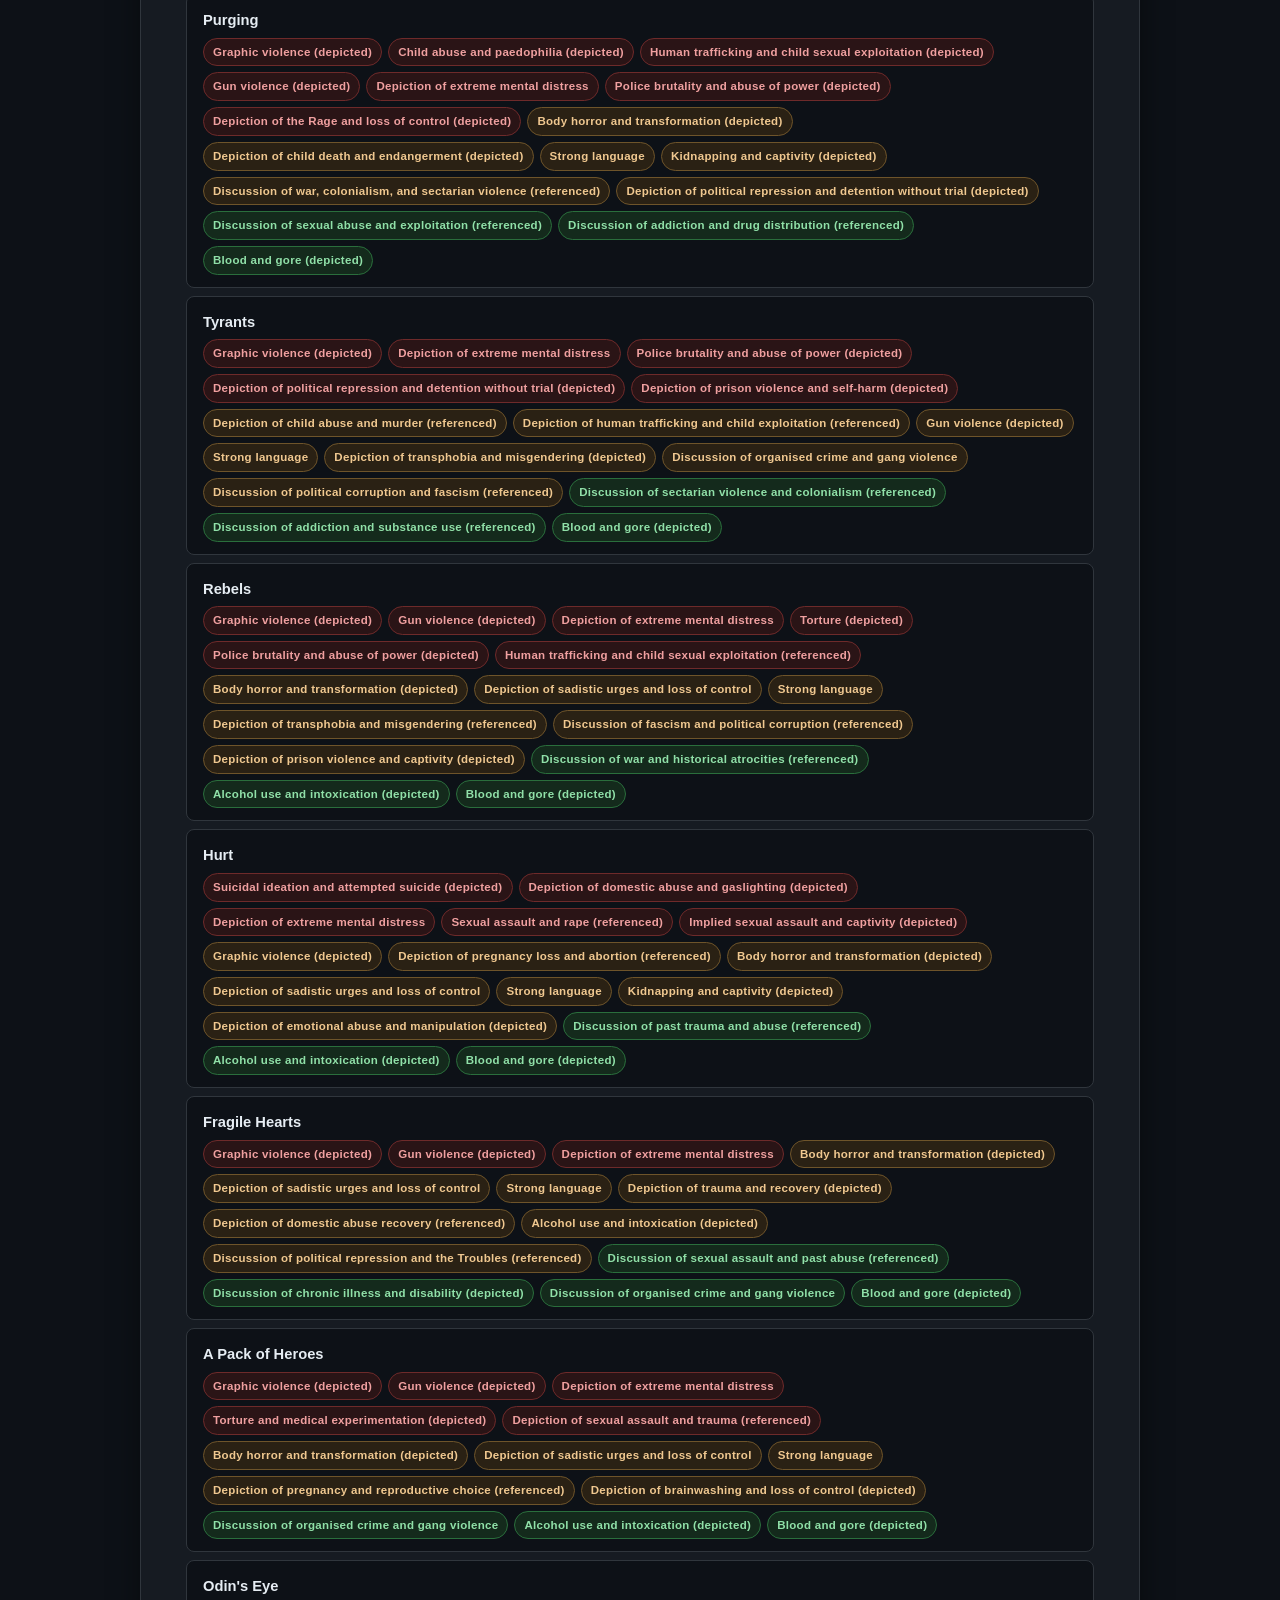
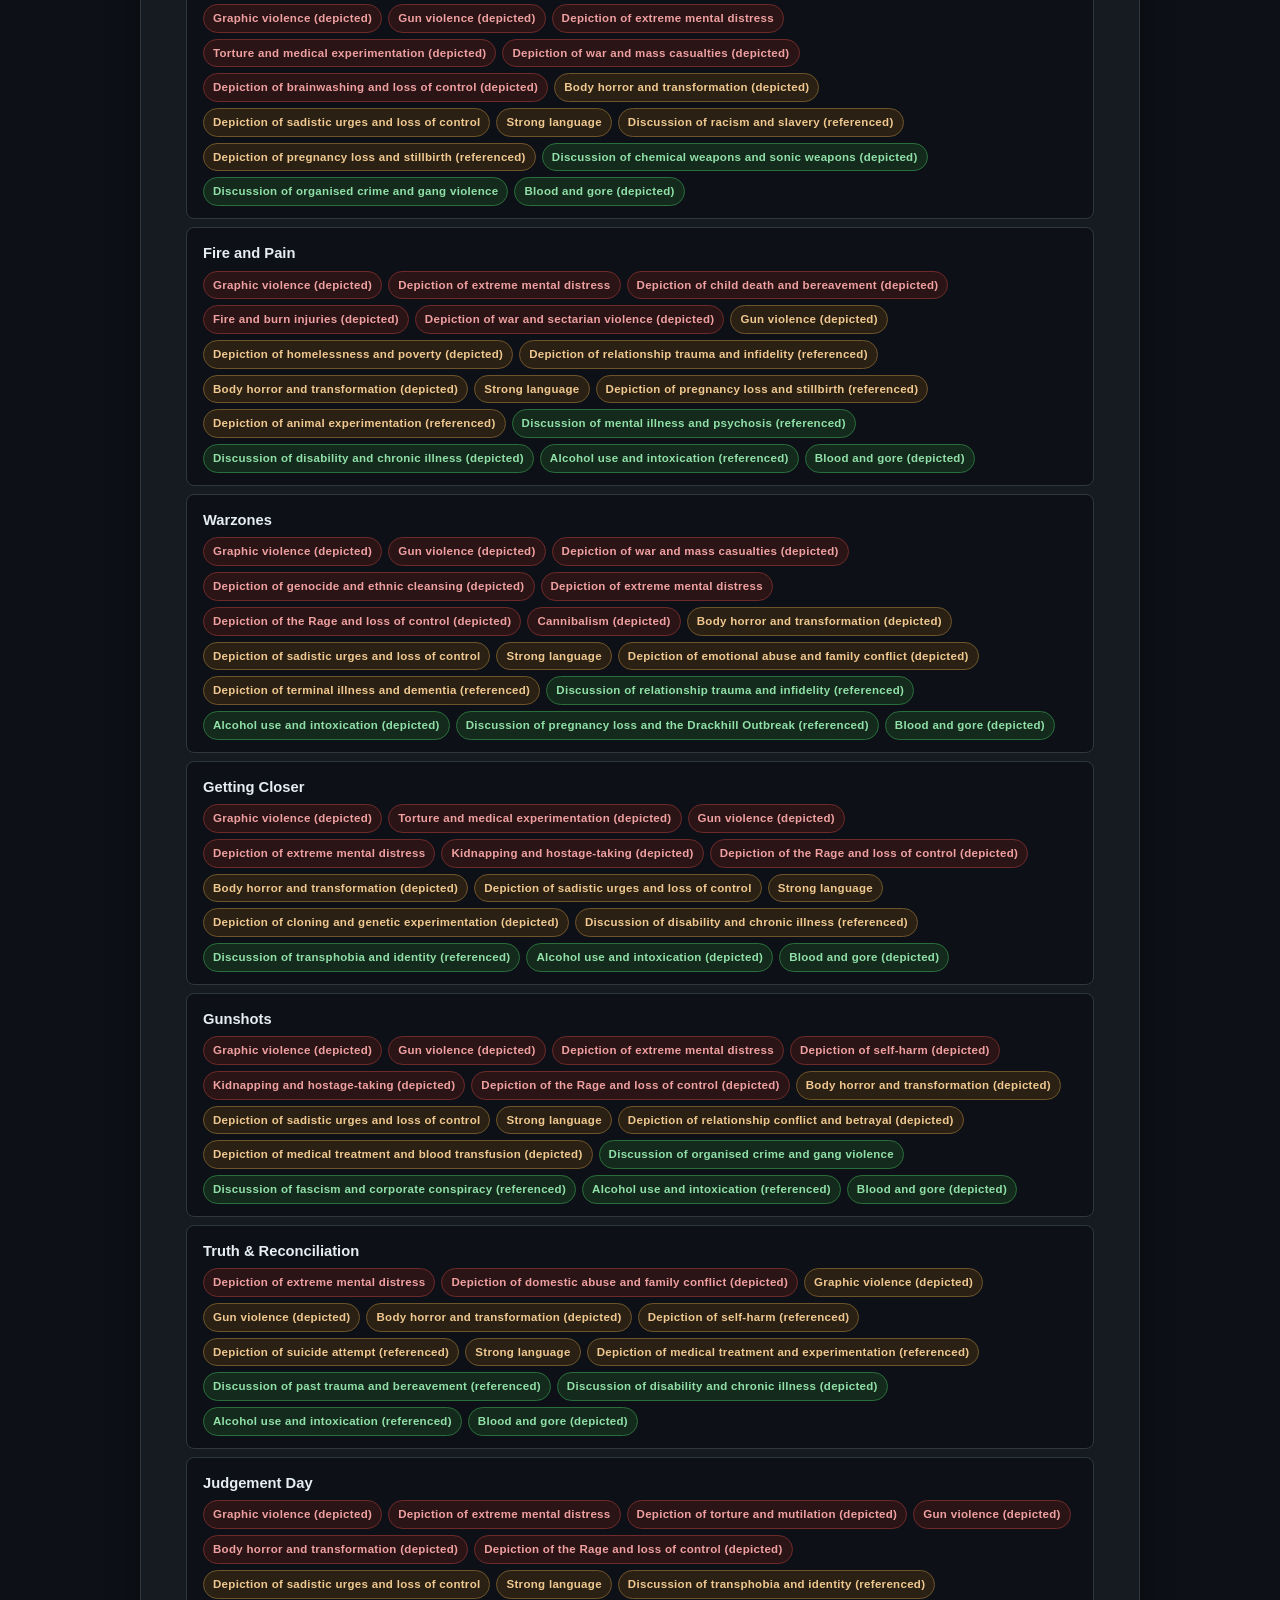
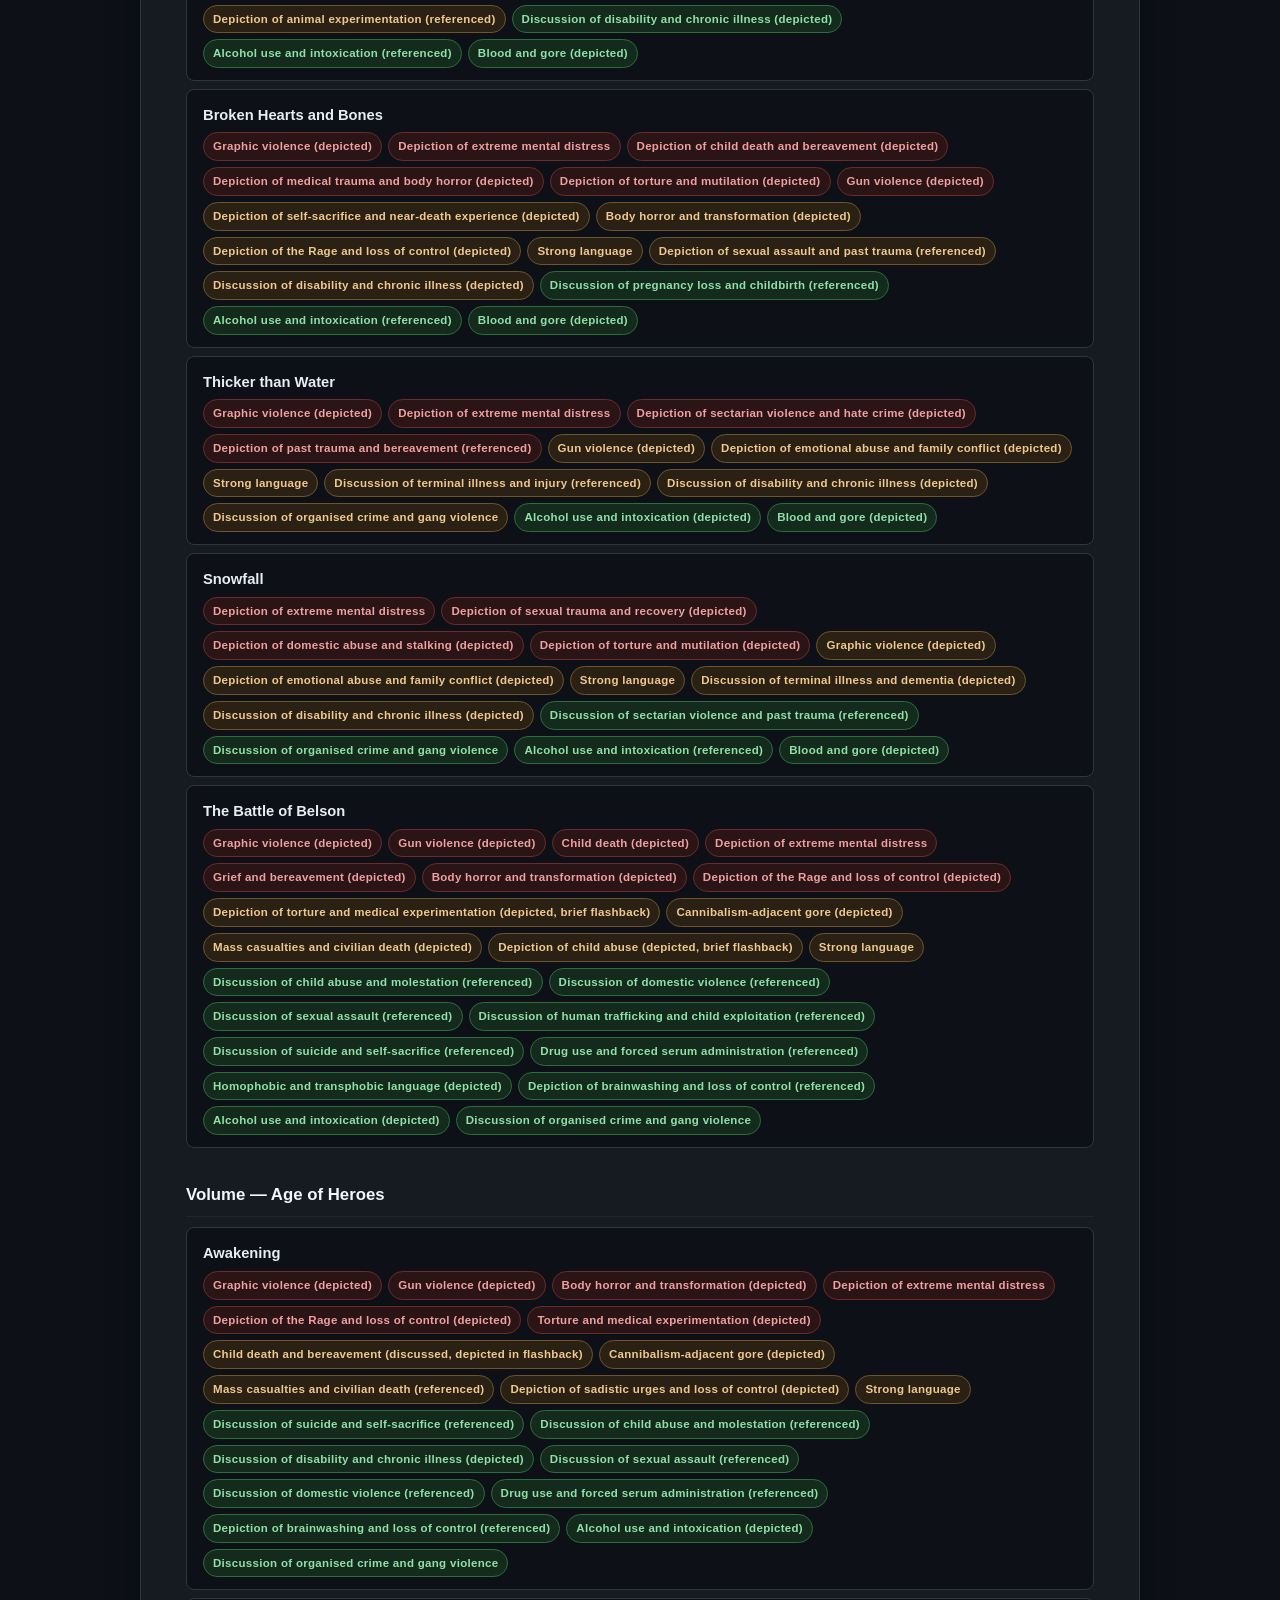
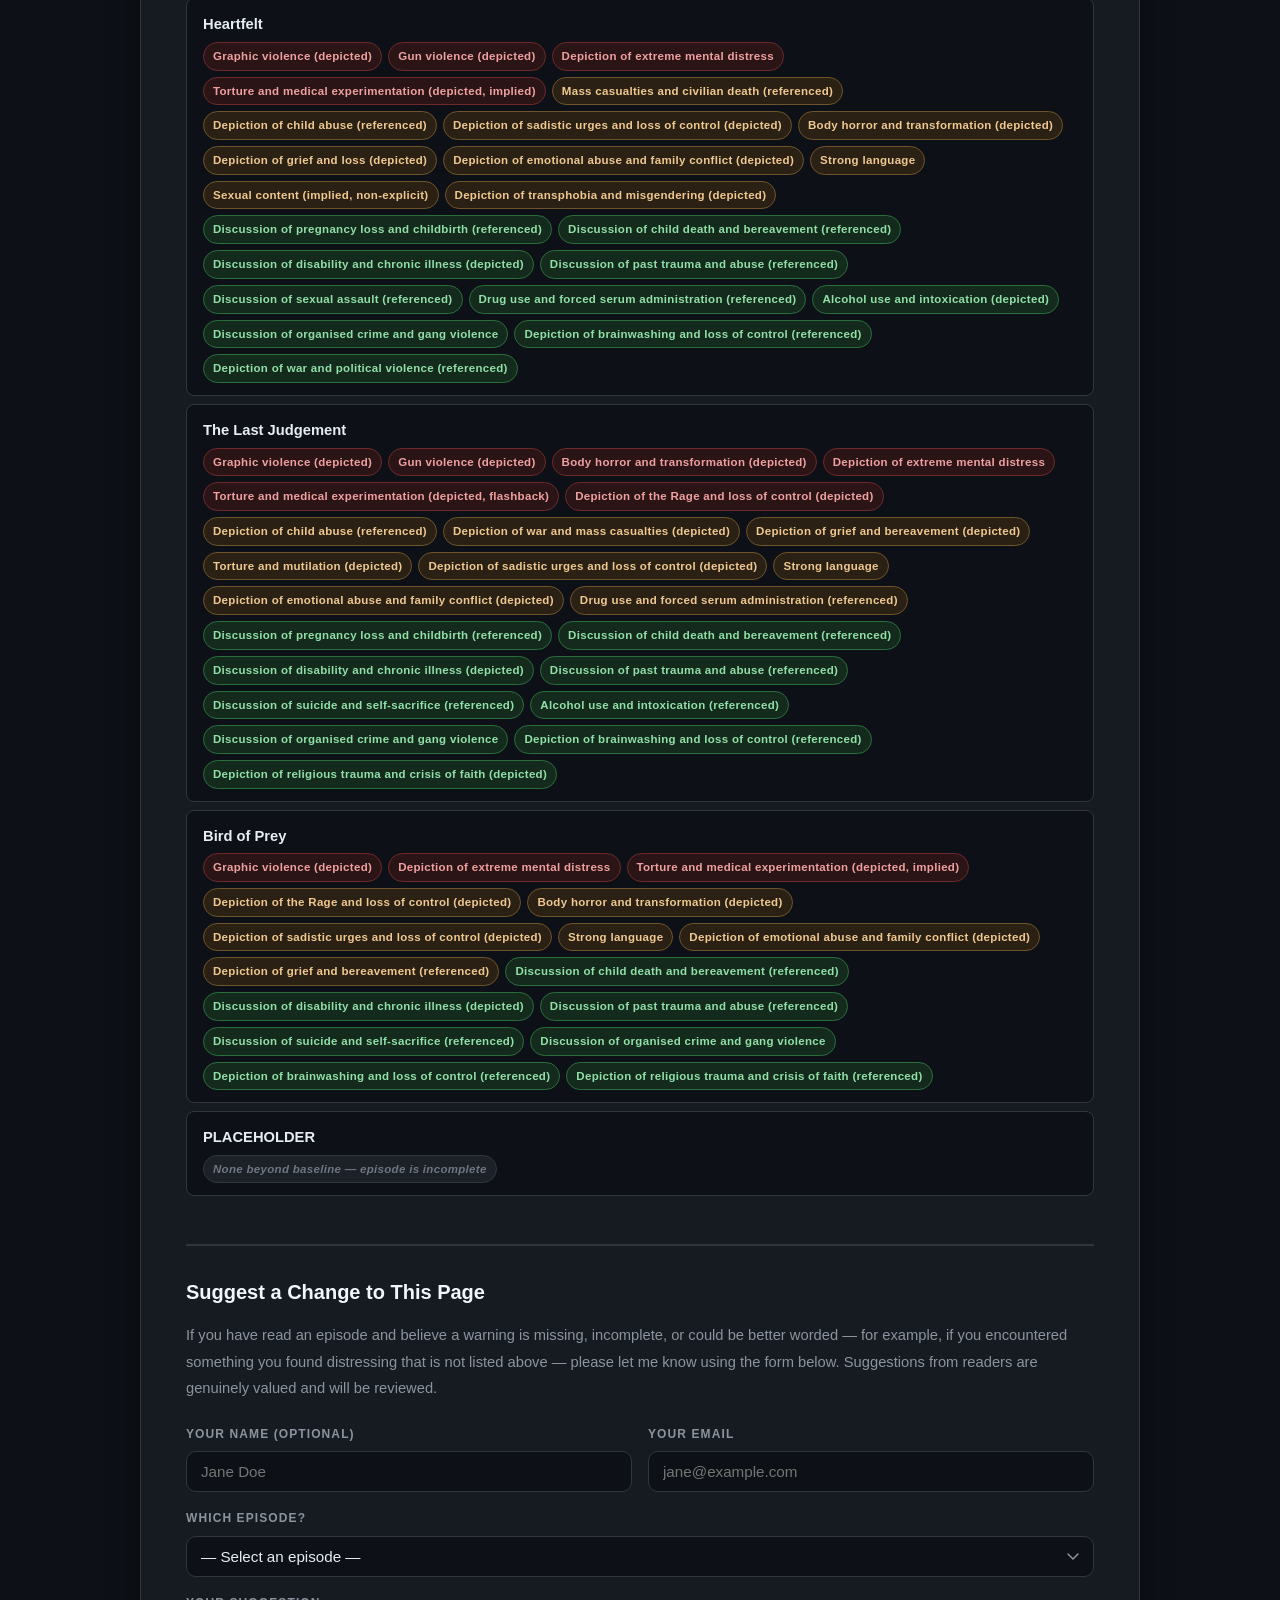
==== commit 0304100b: "update non-index HTML Create a uniform UI for all pages" ====
--- a/current/contentwarning.html
+++ b/current/contentwarning.html
@@ -9,7 +9,7 @@
 
         body {
             font-family: -apple-system, BlinkMacSystemFont, 'Segoe UI', Roboto, 'Helvetica Neue', Arial, sans-serif;
-            line-height: 1.75;
+            line-height: 1.8;
             background-color: #0d1117;
             color: #e6edf3;
             padding: 20px;
@@ -17,12 +17,12 @@
         }
 
         .container {
-            max-width: 960px;
+            max-width: 1000px;
             width: 100%;
             margin: 0 auto;
             background-color: #161b22;
             border-radius: 16px;
-            padding: 40px 48px;
+            padding: 35px 45px;
             box-shadow: 0 8px 32px rgba(0, 0, 0, 0.4);
             border: 1px solid #30363d;
         }
@@ -46,13 +46,21 @@
         .back-link:hover { background: #24405c; border-color: #58a6ff; color: #e6edf3; }
 
         h1 {
-            font-size: 2rem;
+            font-size: 2.2rem;
             font-weight: 600;
             letter-spacing: -0.5px;
             color: #f0f6fc;
             border-bottom: 2px solid #30363d;
             padding-bottom: 16px;
             margin-bottom: 8px;
+            text-align: center;
+        }
+
+        h1 span {
+            background: linear-gradient(135deg, #f0883e, #f6a85b);
+            -webkit-background-clip: text;
+            -webkit-text-fill-color: transparent;
+            background-clip: text;
         }
 
         .subtitle {
@@ -60,6 +68,7 @@
             font-size: 0.9rem;
             margin-bottom: 28px;
             font-style: italic;
+            text-align: center;
         }
 
         h2 {
@@ -248,7 +257,7 @@
             font-style: italic;
         }
 
-        /* ── Contact form (same styling as legal) ── */
+        /* ── Contact form ── */
         .contact-section {
             margin-top: 48px;
             padding-top: 28px;
@@ -355,11 +364,17 @@
 
         .toast.visible { display: block; }
 
-        @media (max-width: 760px) {
+        @media (max-width: 700px) {
             .container { padding: 26px 22px; border-radius: 12px; }
             h1 { font-size: 1.6rem; }
             .resources { grid-template-columns: 1fr; }
             .form-grid { grid-template-columns: 1fr; }
+        }
+
+        @media (max-width: 480px) {
+            body { padding: 10px; }
+            .container { padding: 16px; }
+            h1 { font-size: 1.4rem; }
         }
     </style>
 </head>
@@ -367,7 +382,7 @@
     <div class="container">
         <a class="back-link" href="index.html">◀ Back to Reader</a>
 
-        <h1>Content Warning</h1>
+        <h1>⚠️ <span>Content Warning</span></h1>
         <p class="subtitle">A guide to sensitive content in <em>Bloodhound</em>, and why it is there.</p>
 
         <div class="callout">
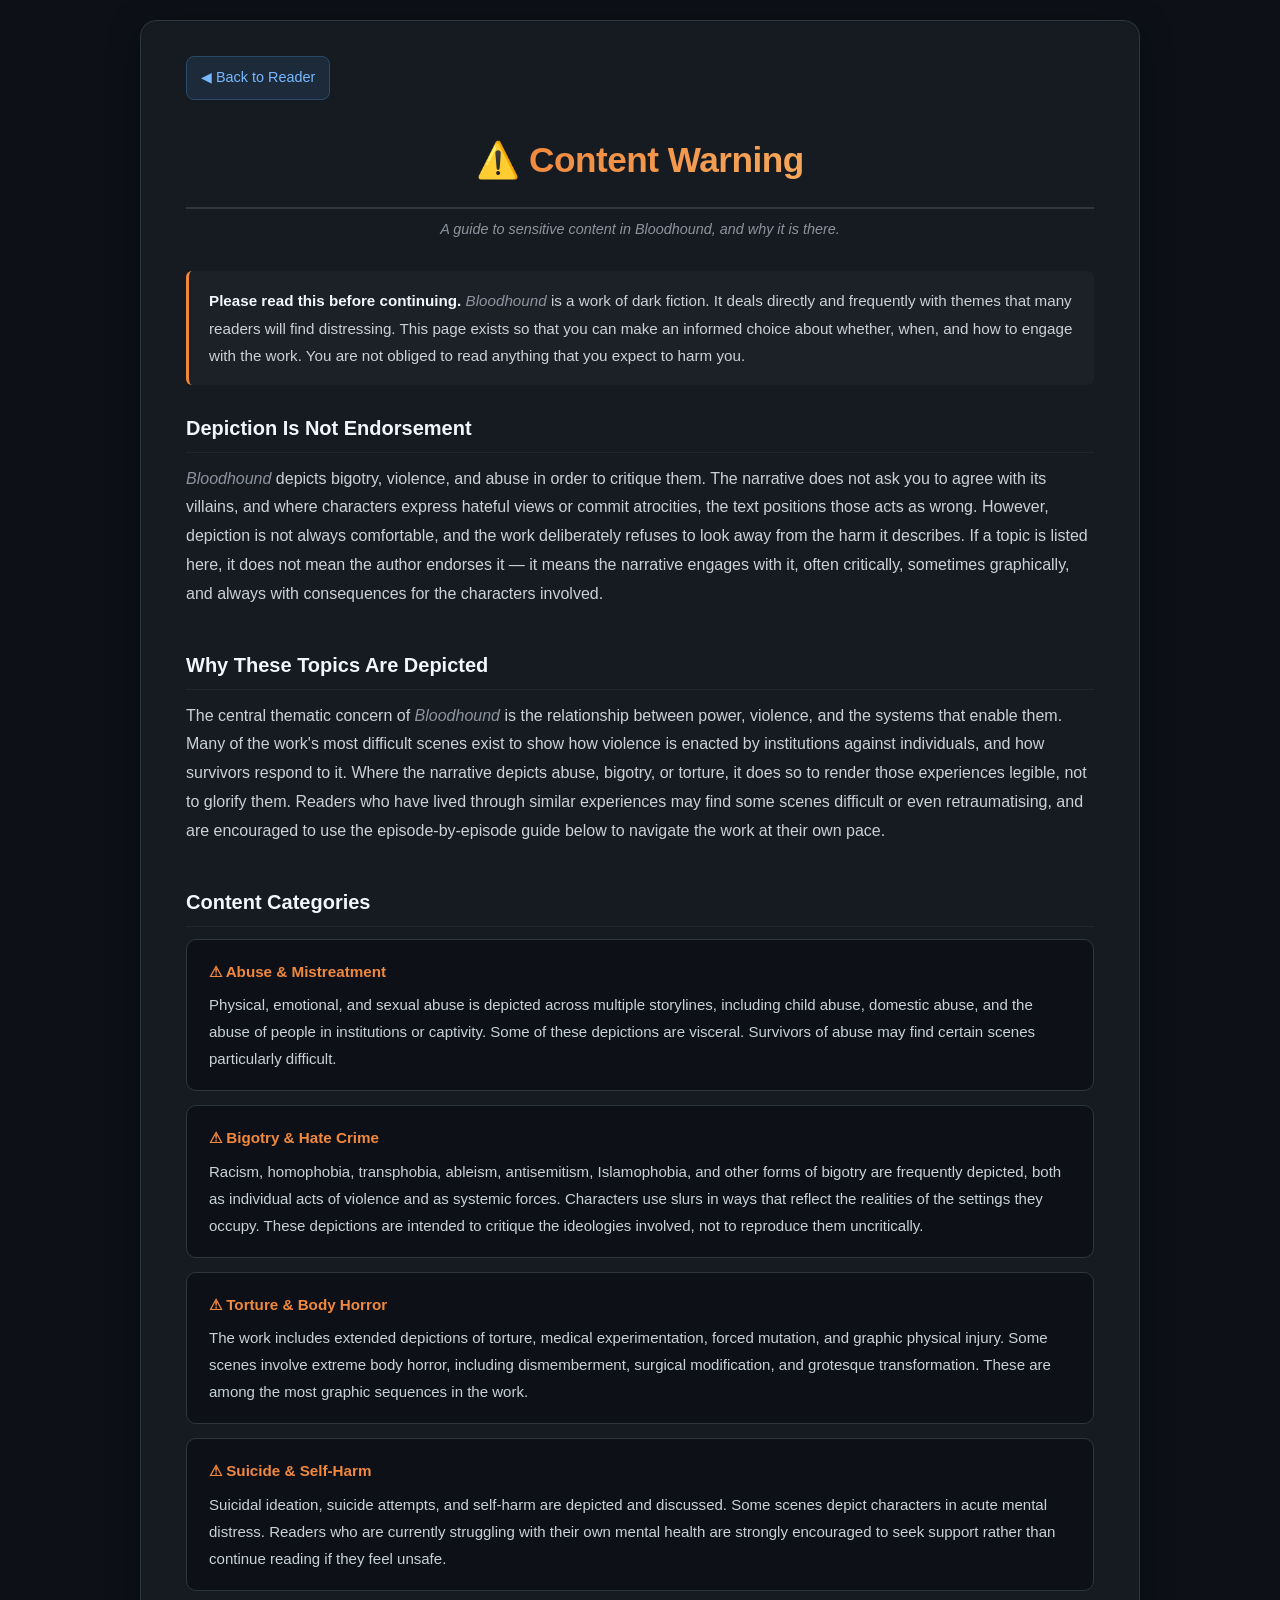
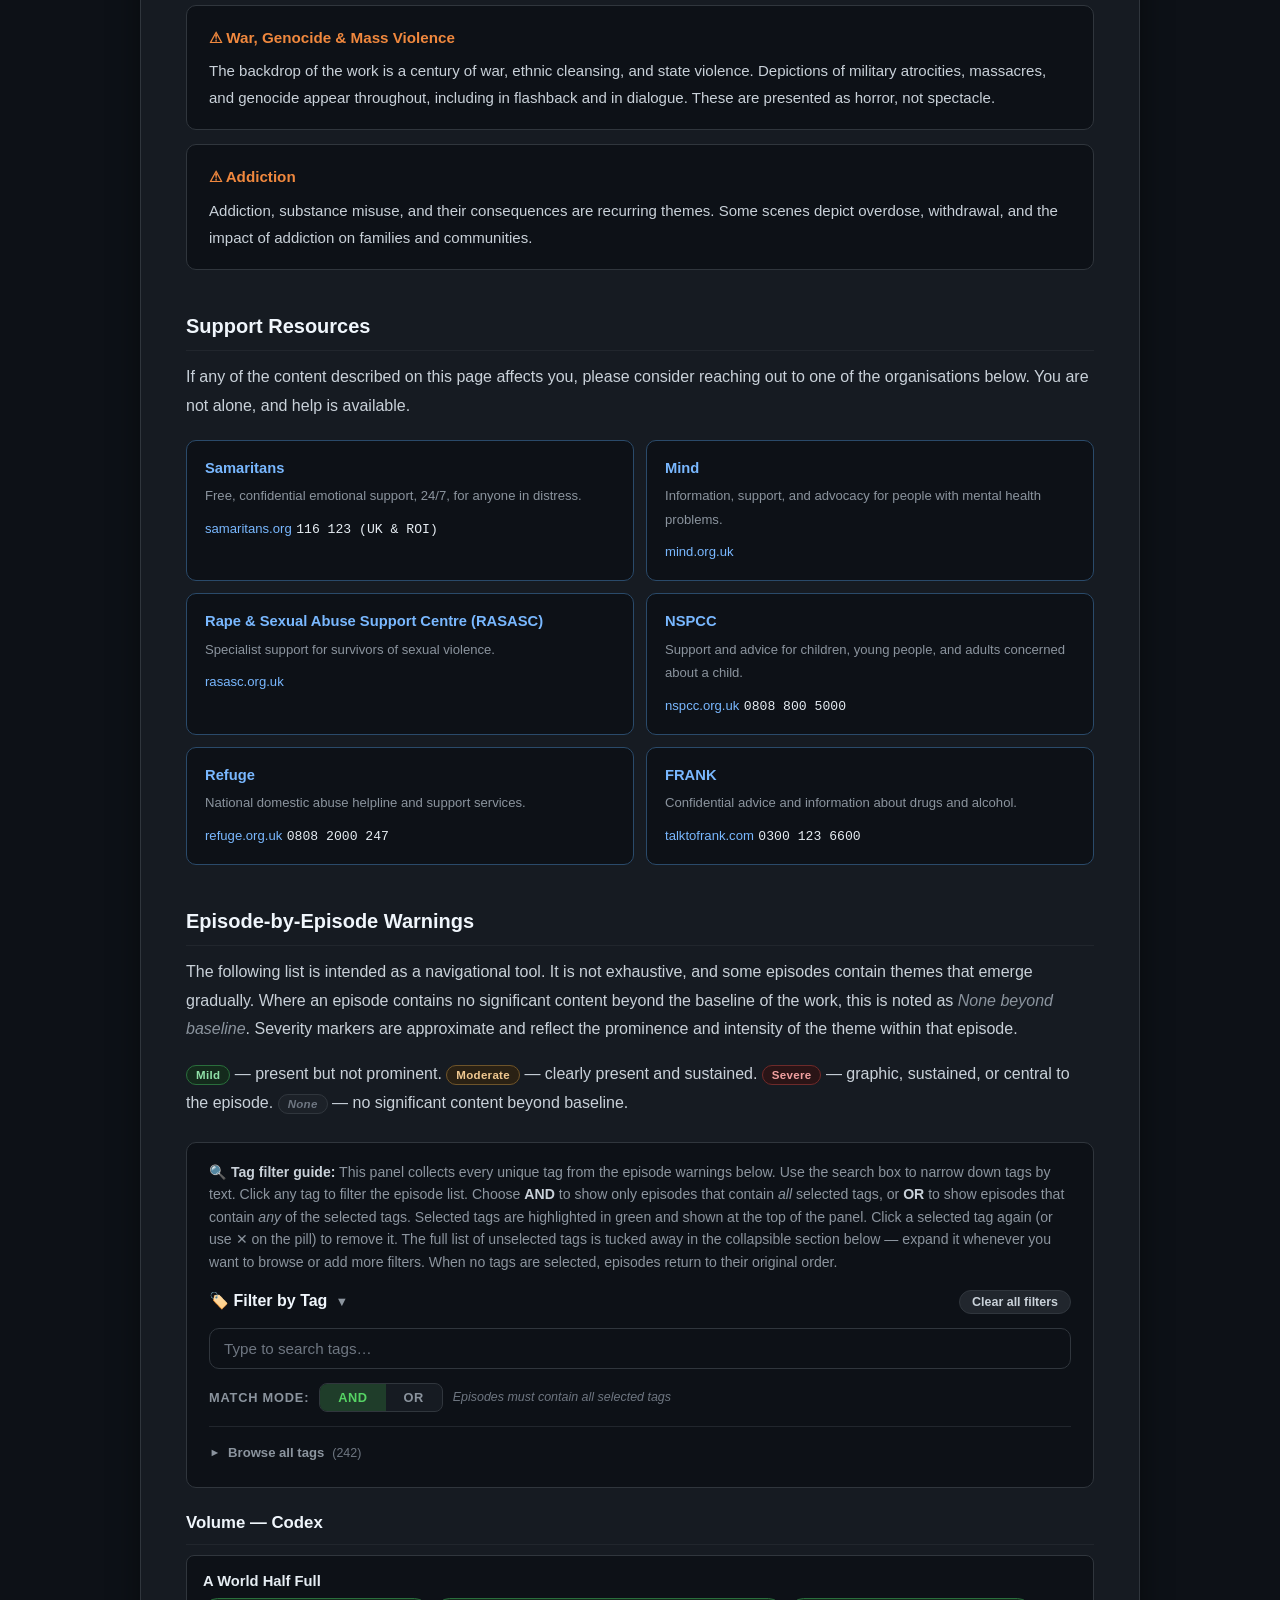
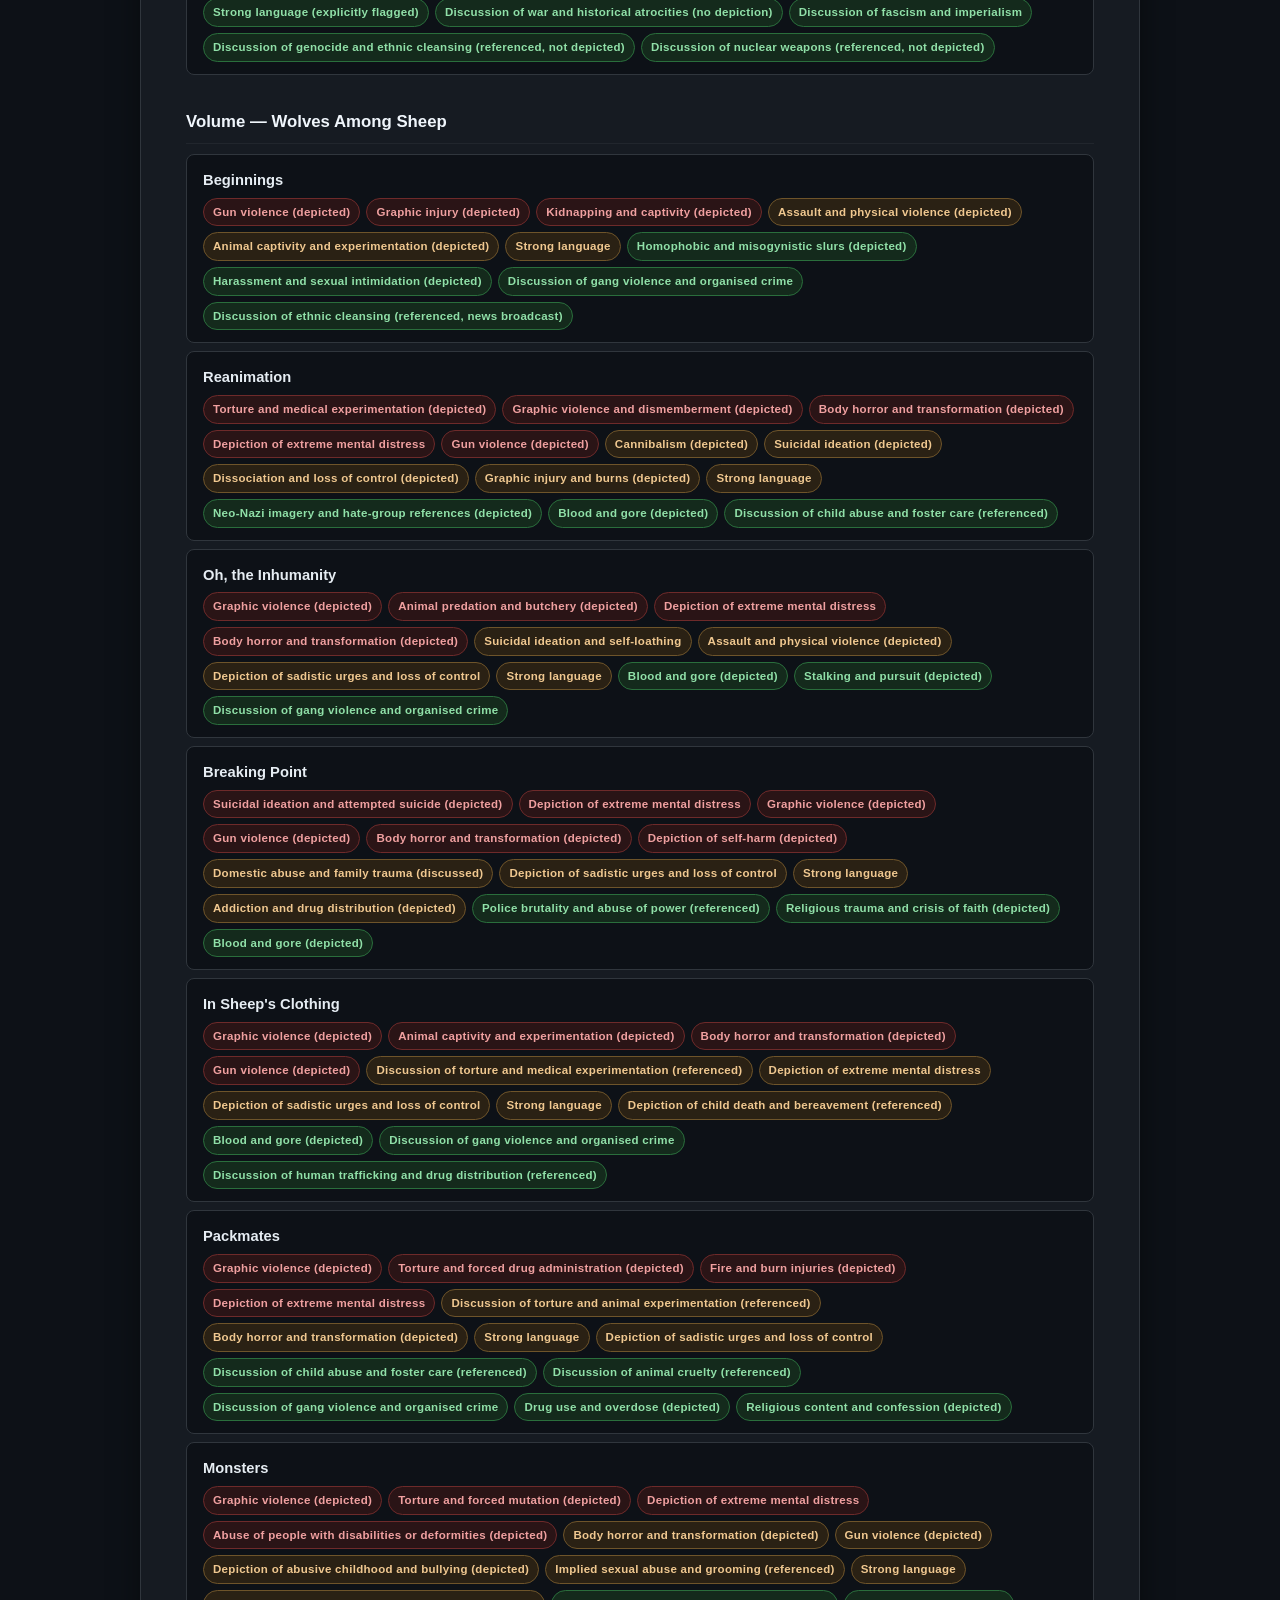
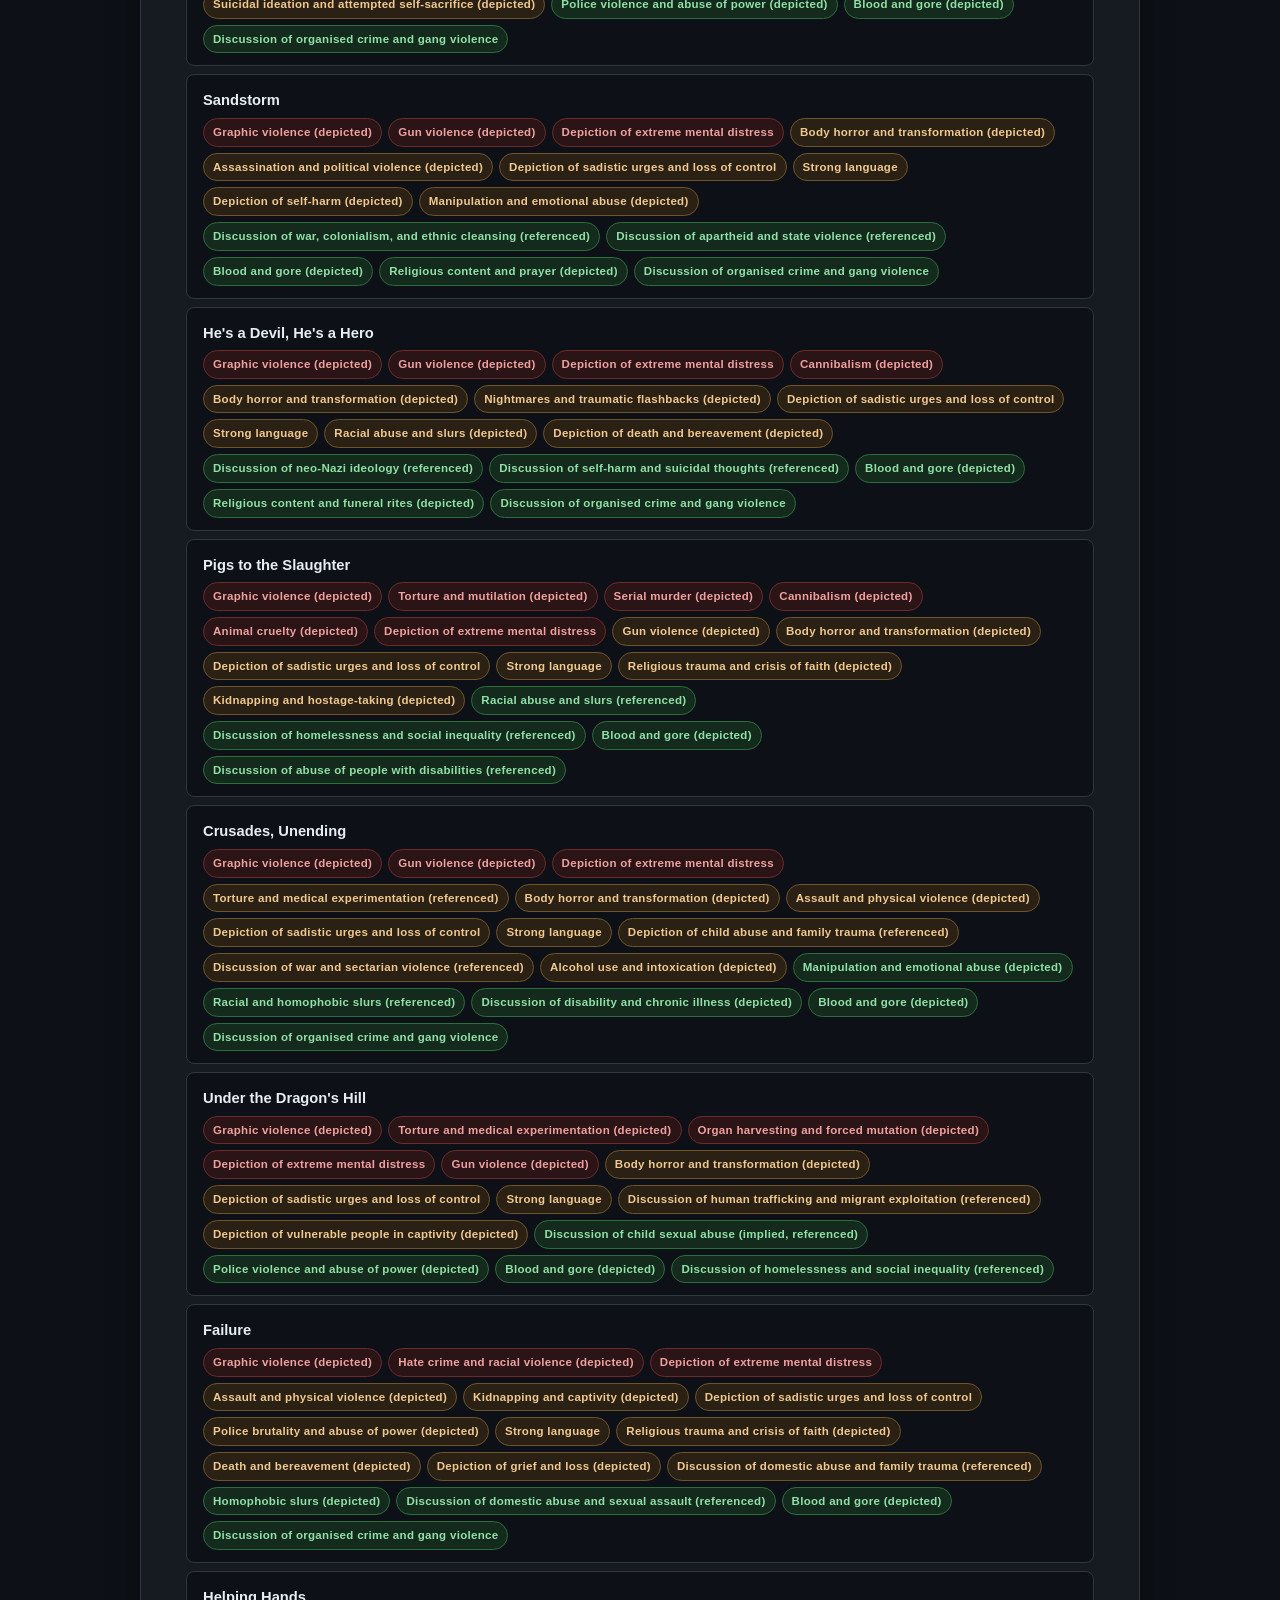
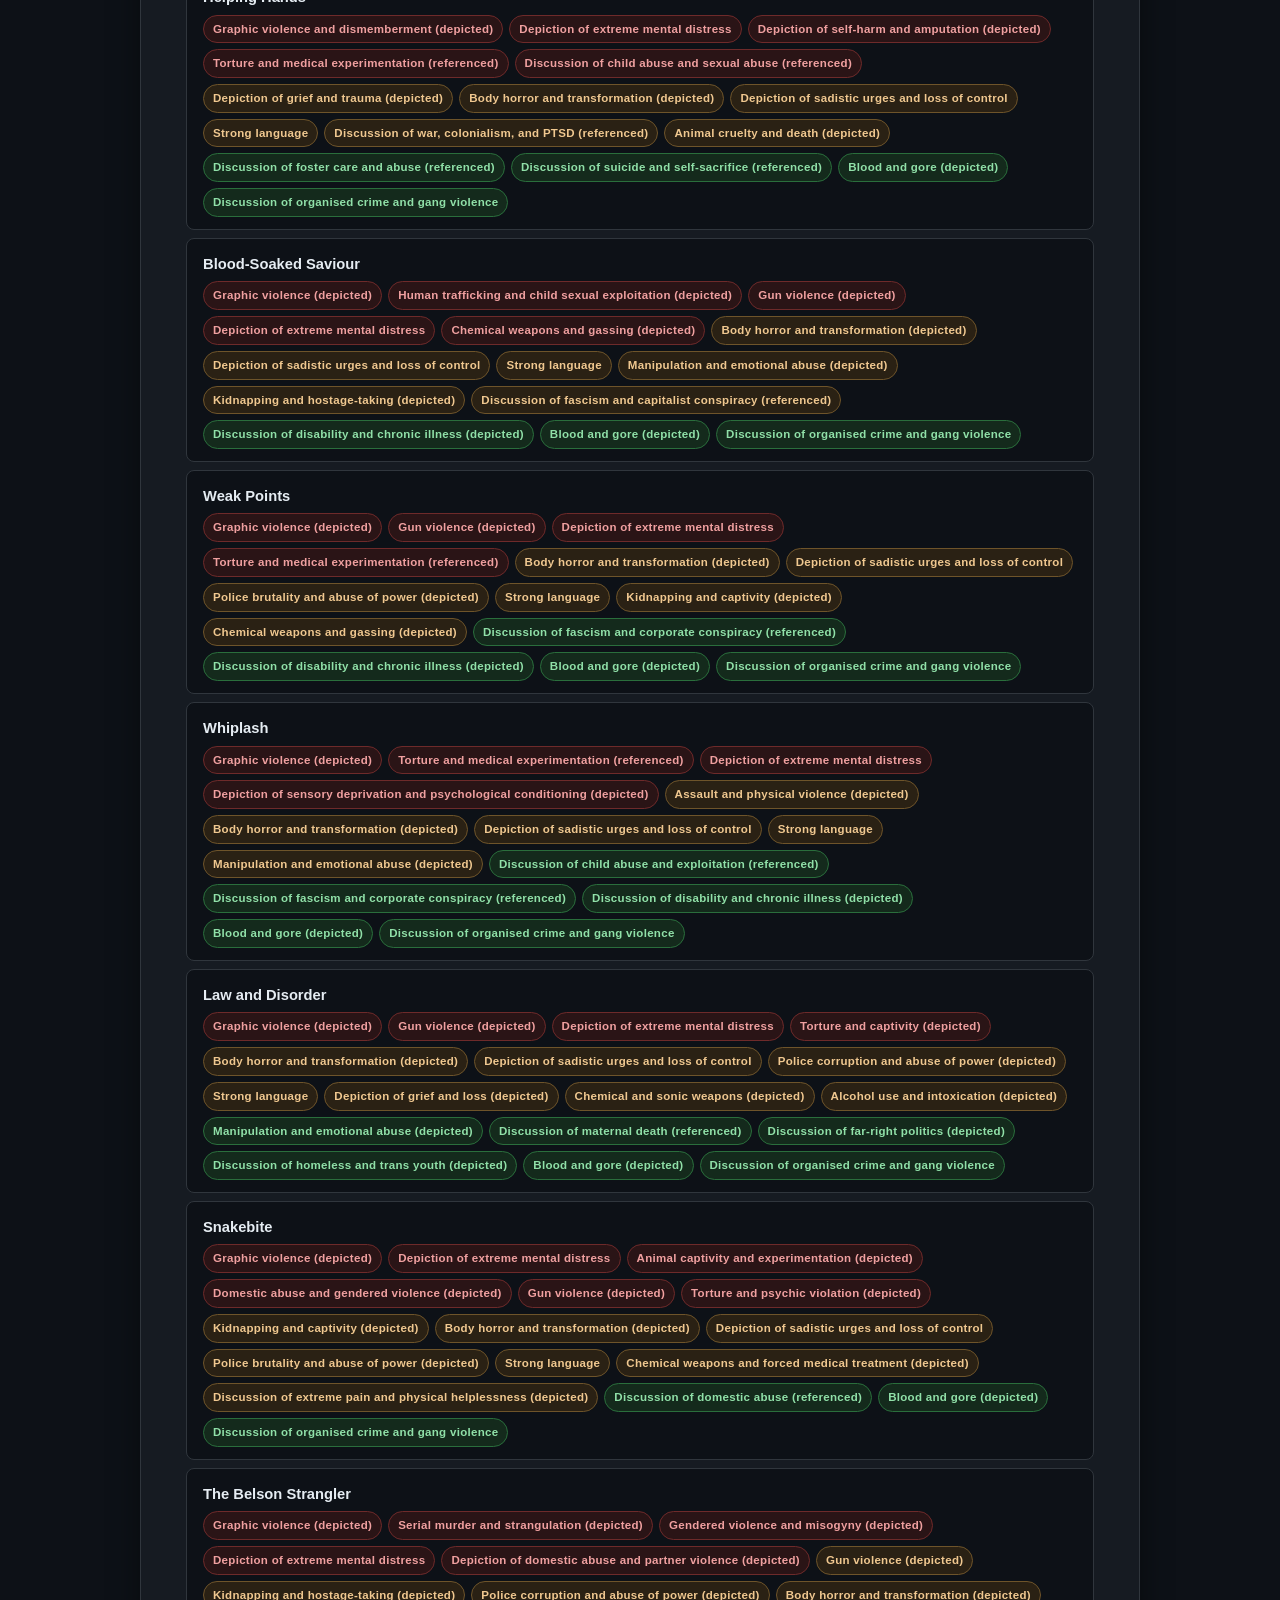
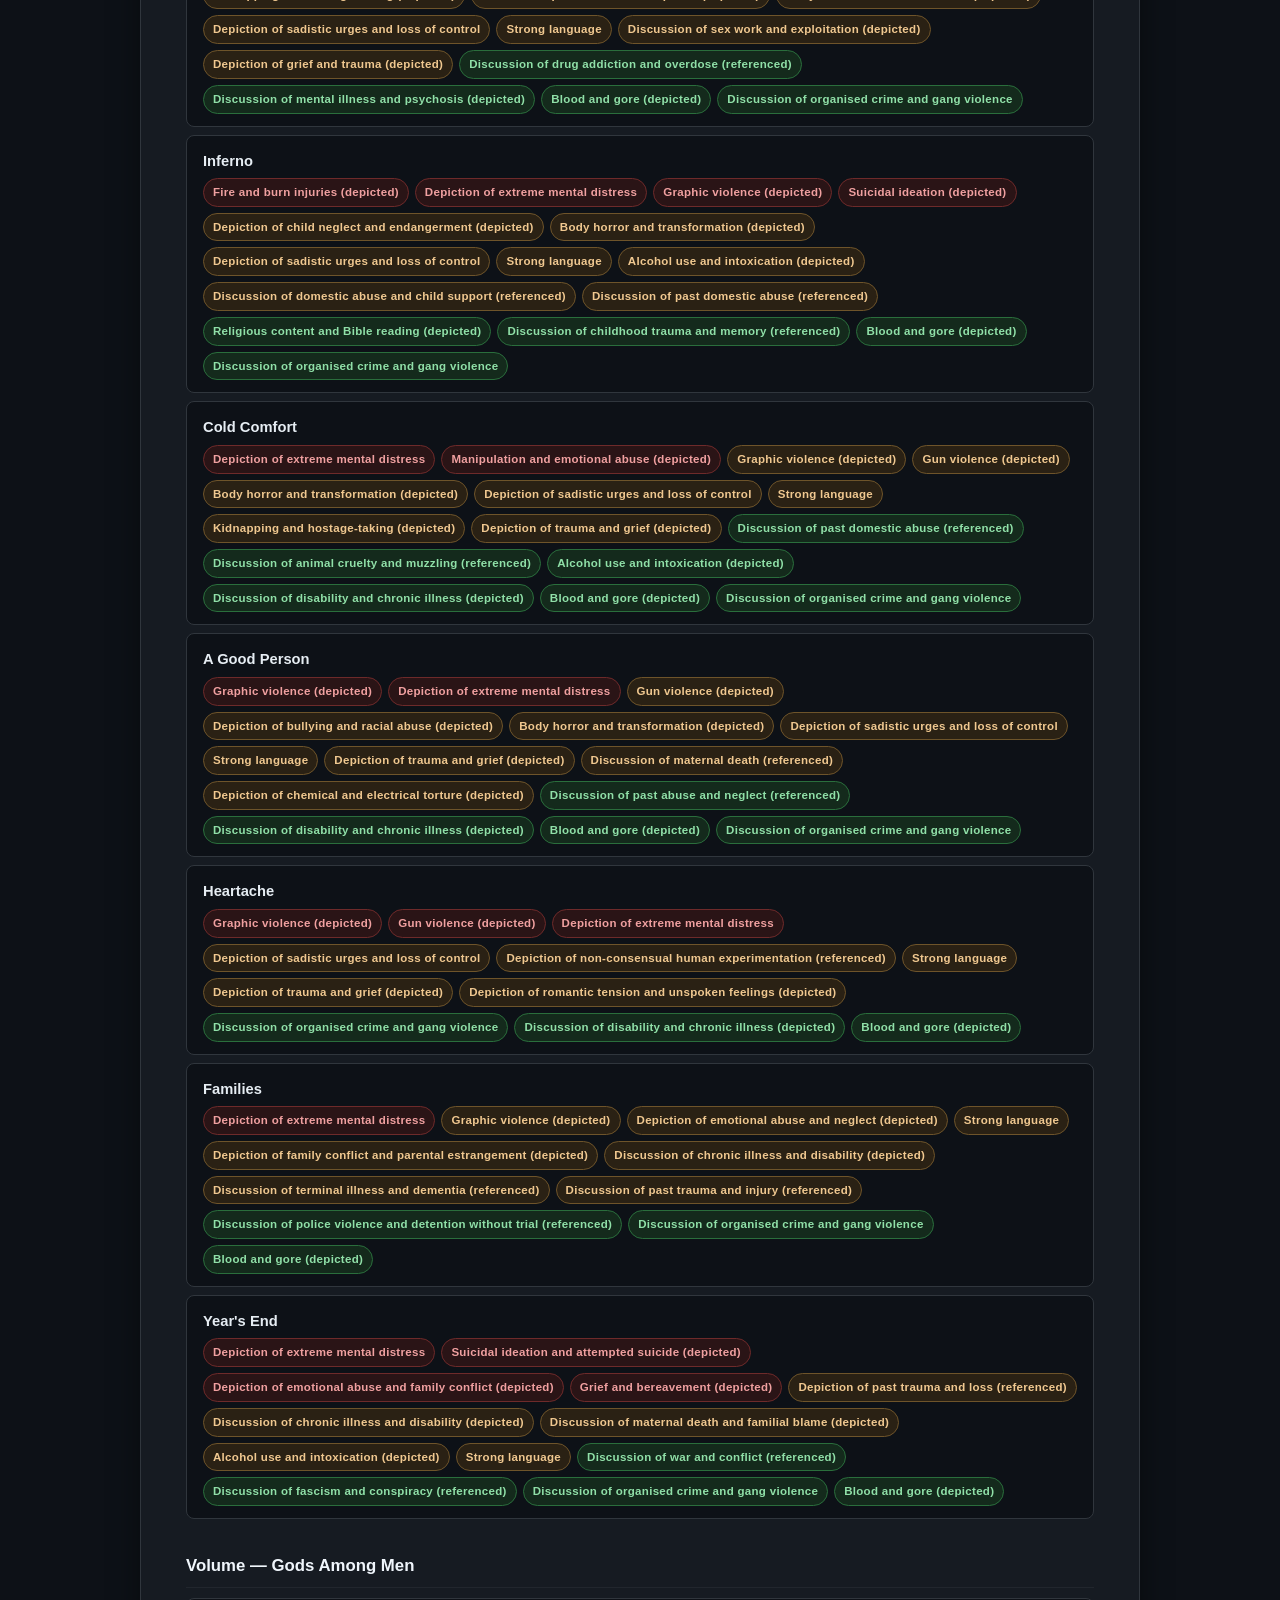
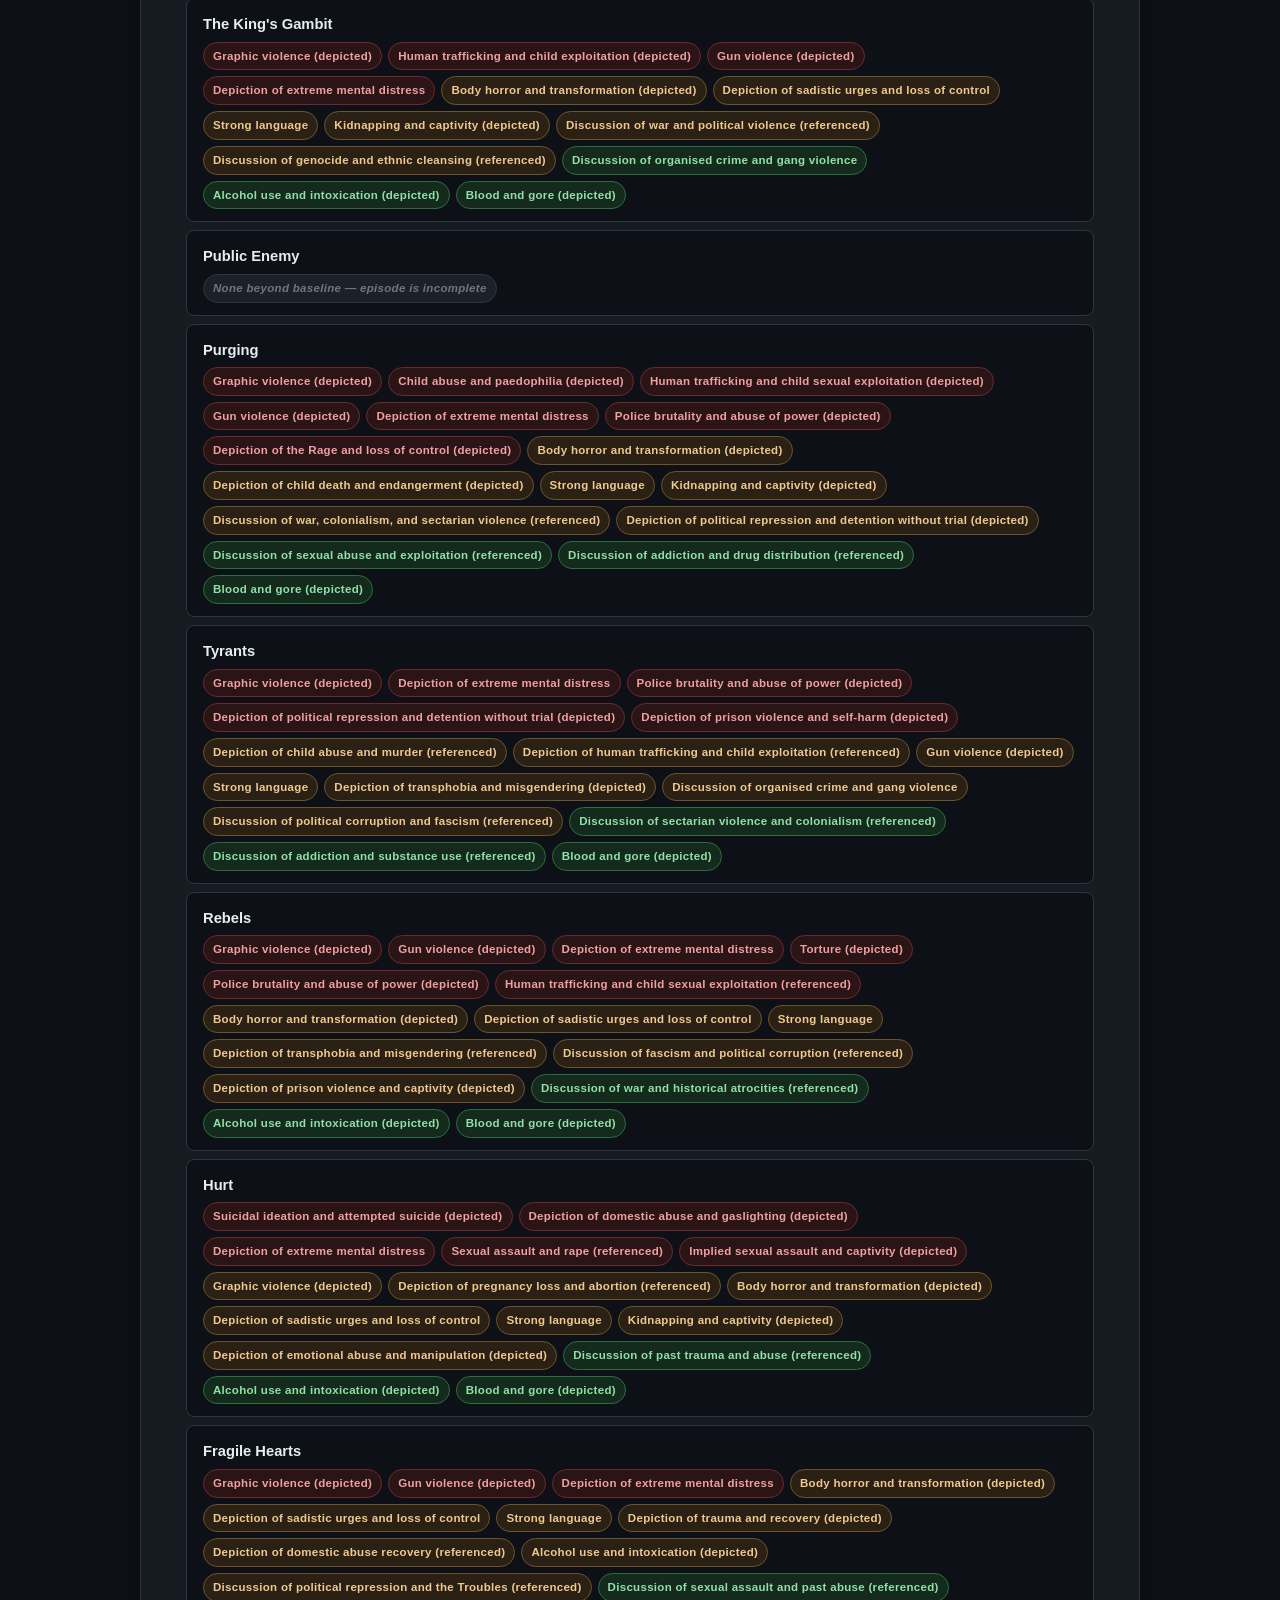
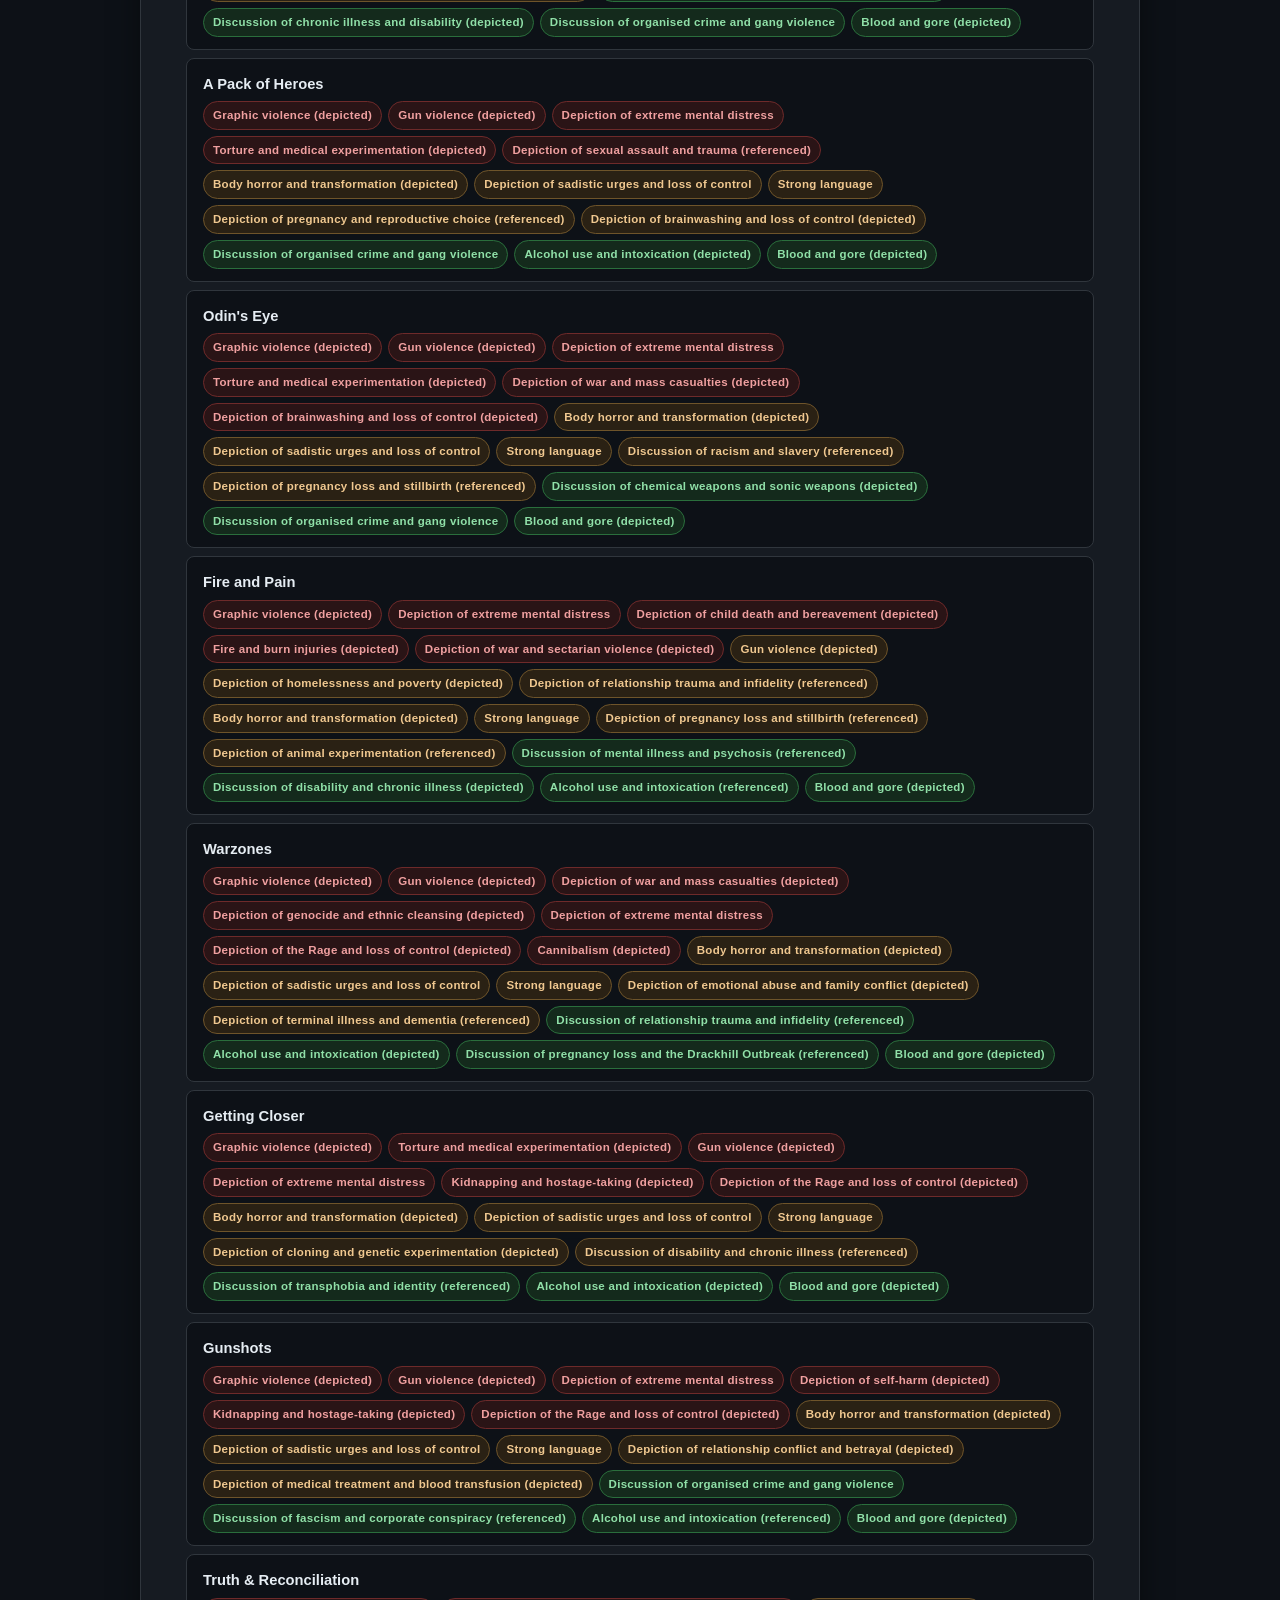
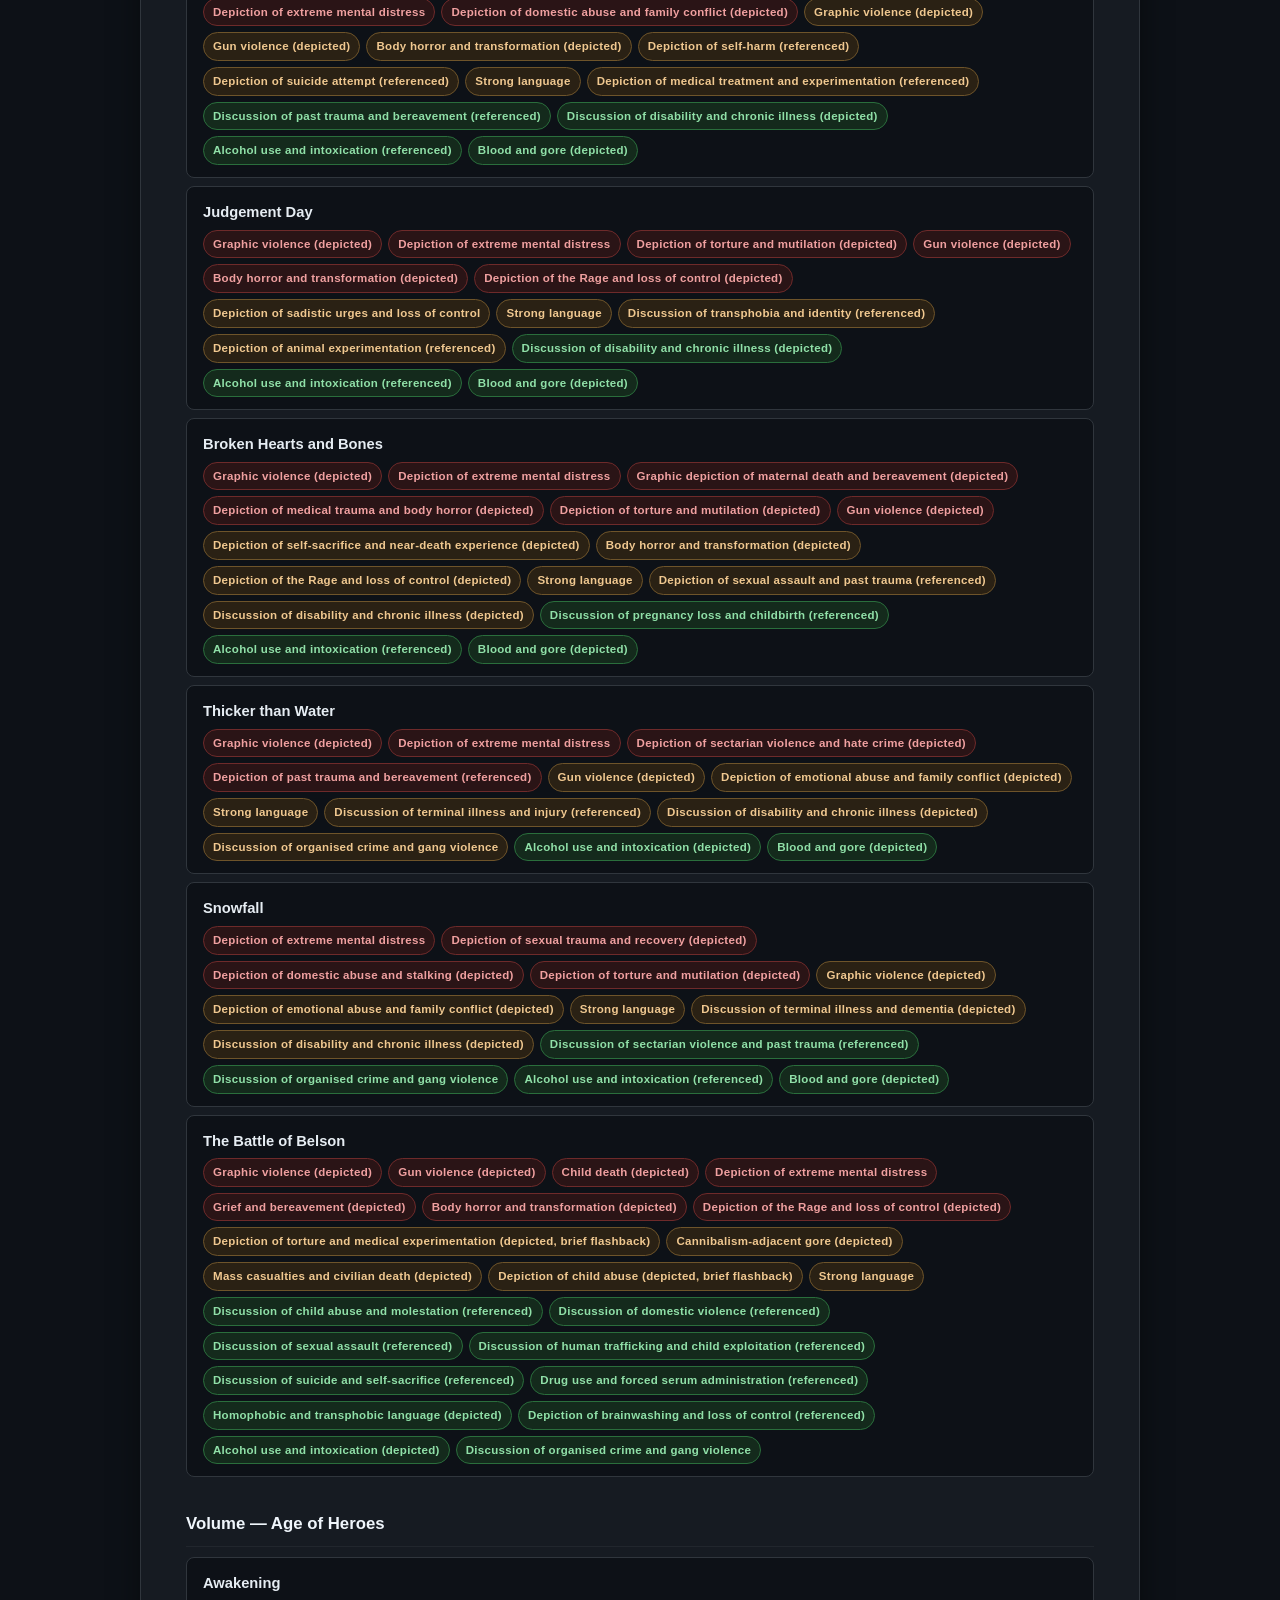
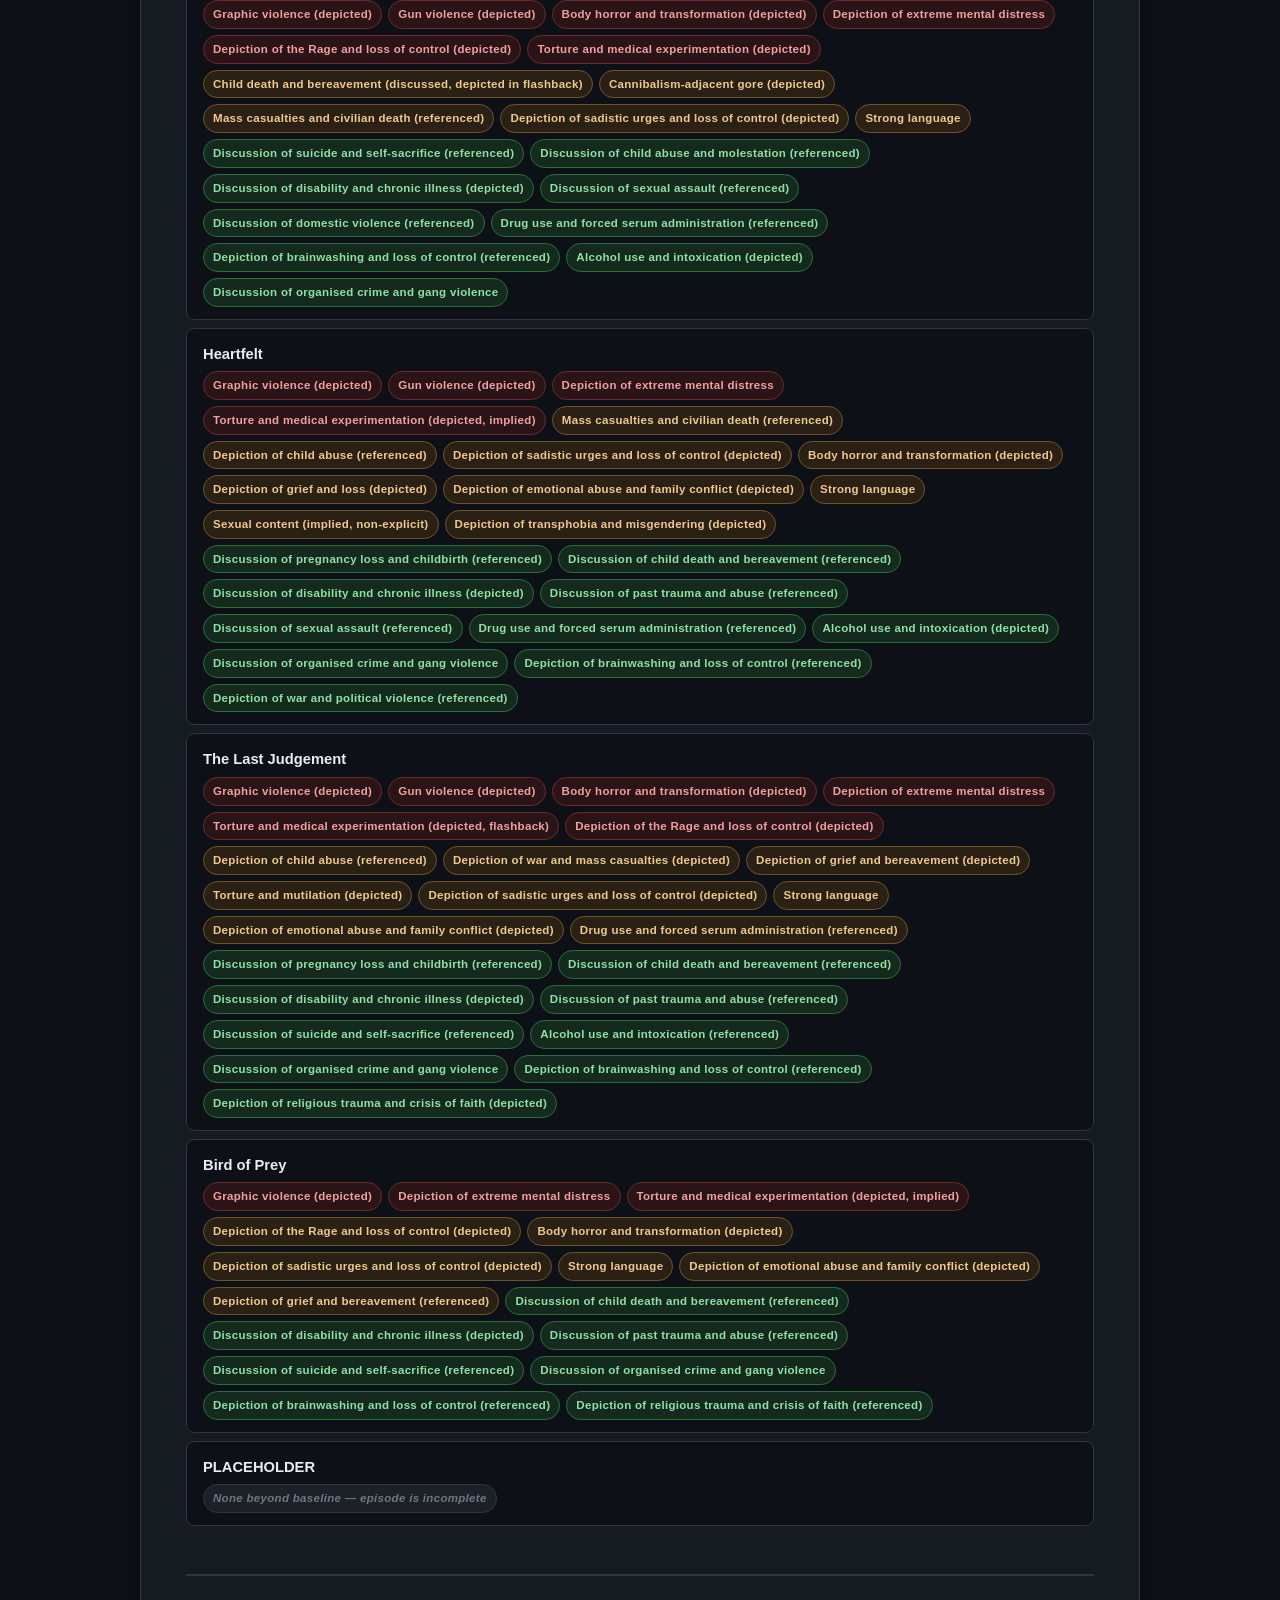
==== commit bdf2bb67: "Update contentwarning.html added a collapsible tag filter" ====
--- a/current/contentwarning.html
+++ b/current/contentwarning.html
@@ -257,6 +257,326 @@
             font-style: italic;
         }
 
+        /* ── Tag filter panel ── */
+        .tag-filter-panel {
+            margin: 24px 0 10px 0;
+            background: #0d1117;
+            border: 1px solid #30363d;
+            border-radius: 10px;
+            padding: 18px 22px;
+        }
+
+        .tag-filter-panel .filter-guide {
+            font-size: 0.88rem;
+            color: #8b949e;
+            margin-bottom: 14px;
+            line-height: 1.6;
+        }
+
+        .tag-filter-panel .filter-guide strong {
+            color: #c9d1d9;
+        }
+
+        .tag-filter-header {
+            display: flex;
+            align-items: center;
+            justify-content: space-between;
+            flex-wrap: wrap;
+            gap: 10px;
+            margin-bottom: 12px;
+            cursor: pointer;
+            user-select: none;
+        }
+
+        .tag-filter-header h3 {
+            margin: 0;
+            font-size: 1rem;
+            color: #f0f6fc;
+            display: flex;
+            align-items: center;
+            gap: 8px;
+        }
+
+        .tag-filter-header .chevron {
+            display: inline-block;
+            transition: transform 0.25s ease;
+            font-size: 0.8rem;
+            color: #8b949e;
+        }
+
+        .tag-filter-panel.collapsed .tag-filter-header .chevron {
+            transform: rotate(-90deg);
+        }
+
+        .tag-filter-body {
+            overflow: hidden;
+            max-height: 4000px;
+            transition: max-height 0.35s ease, opacity 0.3s ease;
+            opacity: 1;
+        }
+
+        .tag-filter-panel.collapsed .tag-filter-body {
+            max-height: 0;
+            opacity: 0;
+        }
+
+        .tag-search-input {
+            width: 100%;
+            padding: 9px 14px;
+            font-family: inherit;
+            font-size: 0.9rem;
+            background-color: #161b22;
+            color: #e6edf3;
+            border: 1px solid #30363d;
+            border-radius: 8px;
+            margin-bottom: 14px;
+            transition: border-color 0.2s, box-shadow 0.2s;
+        }
+
+        .tag-search-input:focus {
+            outline: none;
+            border-color: #58a6ff;
+            box-shadow: 0 0 0 3px rgba(88, 166, 255, 0.15);
+        }
+
+        .tag-search-input::placeholder {
+            color: #6e7681;
+        }
+
+        /* ── AND/OR toggle ── */
+        .match-mode-toggle {
+            display: flex;
+            align-items: center;
+            gap: 10px;
+            margin-bottom: 14px;
+            flex-wrap: wrap;
+        }
+
+        .match-mode-toggle .toggle-label {
+            font-size: 0.8rem;
+            font-weight: 600;
+            text-transform: uppercase;
+            letter-spacing: 0.8px;
+            color: #8b949e;
+        }
+
+        .match-mode-toggle .toggle-btn-group {
+            display: inline-flex;
+            border-radius: 8px;
+            overflow: hidden;
+            border: 1px solid #30363d;
+            background: #161b22;
+        }
+
+        .match-mode-toggle .toggle-btn {
+            font-family: inherit;
+            font-size: 0.8rem;
+            font-weight: 600;
+            letter-spacing: 0.5px;
+            padding: 6px 18px;
+            background: transparent;
+            color: #8b949e;
+            border: none;
+            cursor: pointer;
+            transition: background 0.2s, color 0.2s;
+        }
+
+        .match-mode-toggle .toggle-btn:hover {
+            background: #21262d;
+            color: #c9d1d9;
+        }
+
+        .match-mode-toggle .toggle-btn.active {
+            background: #1f3d2a;
+            color: #56d364;
+        }
+
+        .match-mode-toggle .toggle-btn.active.or-active {
+            background: #2a2114;
+            color: #f0c890;
+        }
+
+        .match-mode-toggle .toggle-hint {
+            font-size: 0.78rem;
+            color: #6e7681;
+            font-style: italic;
+        }
+
+        /* ── Selected filters bar ── */
+        .selected-filters-bar {
+            display: flex;
+            flex-wrap: wrap;
+            gap: 8px;
+            margin-bottom: 14px;
+            min-height: 0;
+        }
+
+        .selected-filters-bar:empty {
+            display: none;
+        }
+
+        .selected-filters-bar .active-filter-pill {
+            font-size: 0.74rem;
+            font-weight: 600;
+            padding: 4px 10px;
+            border-radius: 20px;
+            background: #1f3d2a;
+            border: 1px solid #3fb950;
+            color: #56d364;
+            display: inline-flex;
+            align-items: center;
+            gap: 6px;
+        }
+
+        .selected-filters-bar .active-filter-pill .remove-filter {
+            cursor: pointer;
+            font-weight: 700;
+            opacity: 0.7;
+            transition: opacity 0.15s;
+        }
+
+        .selected-filters-bar .active-filter-pill .remove-filter:hover {
+            opacity: 1;
+        }
+
+        /* ── Unselected tags submenu ── */
+        .unselected-tags-wrapper {
+            border-top: 1px solid #21262d;
+            margin-top: 10px;
+            padding-top: 10px;
+        }
+
+        .unselected-tags-header {
+            display: flex;
+            align-items: center;
+            gap: 8px;
+            cursor: pointer;
+            user-select: none;
+            font-size: 0.82rem;
+            font-weight: 600;
+            color: #8b949e;
+            padding: 4px 0;
+            transition: color 0.2s;
+        }
+
+        .unselected-tags-header:hover {
+            color: #c9d1d9;
+        }
+
+        .unselected-tags-header .unselected-chevron {
+            display: inline-block;
+            transition: transform 0.25s ease;
+            font-size: 0.7rem;
+        }
+
+        .unselected-tags-wrapper.collapsed .unselected-tags-header .unselected-chevron {
+            transform: rotate(-90deg);
+        }
+
+        .unselected-tags-body {
+            overflow: hidden;
+            max-height: 2000px;
+            transition: max-height 0.35s ease, opacity 0.3s ease;
+            opacity: 1;
+            margin-top: 8px;
+        }
+
+        .unselected-tags-wrapper.collapsed .unselected-tags-body {
+            max-height: 0;
+            opacity: 0;
+            margin-top: 0;
+        }
+
+        .unselected-tags-count {
+            font-weight: 400;
+            color: #6e7681;
+            font-size: 0.78rem;
+        }
+
+        .tag-cloud {
+            display: flex;
+            flex-wrap: wrap;
+            gap: 7px;
+        }
+
+        .tag-cloud .cloud-tag {
+            font-size: 0.74rem;
+            font-weight: 600;
+            letter-spacing: 0.3px;
+            padding: 5px 12px;
+            border-radius: 20px;
+            background: #21262d;
+            color: #c9d1d9;
+            border: 1px solid #30363d;
+            cursor: pointer;
+            transition: background 0.2s, border-color 0.2s, color 0.2s, transform 0.1s;
+        }
+
+        .tag-cloud .cloud-tag:hover {
+            background: #30363d;
+            border-color: #58a6ff;
+            color: #e6edf3;
+        }
+
+        .tag-cloud .cloud-tag.hidden-by-search {
+            display: none;
+        }
+
+        .no-matching-tags {
+            display: none;
+            font-size: 0.82rem;
+            color: #6e7681;
+            font-style: italic;
+            padding: 8px 0;
+        }
+
+        .no-matching-tags.visible {
+            display: block;
+        }
+
+        .clear-filters-btn {
+            font-size: 0.78rem;
+            font-weight: 600;
+            padding: 4px 12px;
+            border-radius: 20px;
+            background: #21262d;
+            border: 1px solid #30363d;
+            color: #c9d1d9;
+            cursor: pointer;
+            transition: background 0.2s, border-color 0.2s;
+        }
+
+        .clear-filters-btn:hover {
+            background: #30363d;
+            border-color: #f85149;
+            color: #f0a0a0;
+        }
+
+        .episode-warning.filtered-out {
+            display: none;
+        }
+
+        .volume-block.all-episodes-hidden {
+            display: none;
+        }
+
+        .no-results-message {
+            display: none;
+            padding: 24px;
+            text-align: center;
+            color: #8b949e;
+            font-style: italic;
+            font-size: 0.92rem;
+            background: #0d1117;
+            border: 1px dashed #30363d;
+            border-radius: 10px;
+            margin: 10px 0;
+        }
+
+        .no-results-message.visible {
+            display: block;
+        }
+
         /* ── Contact form ── */
         .contact-section {
             margin-top: 48px;
@@ -532,6 +852,58 @@
             <span class="tag severe">Severe</span> — graphic, sustained, or central to the episode.
             <span class="tag none">None</span> — no significant content beyond baseline.
         </p>
+
+        <!-- ── TAG FILTER PANEL (collapsible, dynamic, with AND/OR and collapsible unselected tags) ── -->
+        <div class="tag-filter-panel" id="tagFilterPanel">
+            <div class="filter-guide">
+                <strong>🔍 Tag filter guide:</strong> This panel collects every unique tag from the episode warnings below.
+                Use the search box to narrow down tags by text. Click any tag to filter the episode list.
+                Choose <strong>AND</strong> to show only episodes that contain <em>all</em> selected tags, or
+                <strong>OR</strong> to show episodes that contain <em>any</em> of the selected tags.
+                Selected tags are highlighted in green and shown at the top of the panel.
+                Click a selected tag again (or use ✕ on the pill) to remove it.
+                The full list of unselected tags is tucked away in the collapsible section below — expand it
+                whenever you want to browse or add more filters. When no tags are selected, episodes return
+                to their original order.
+            </div>
+
+            <div class="tag-filter-header" id="tagFilterHeader">
+                <h3>🏷️ Filter by Tag <span class="chevron">▼</span></h3>
+                <button class="clear-filters-btn" id="clearFiltersBtn" type="button">Clear all filters</button>
+            </div>
+
+            <div class="tag-filter-body" id="tagFilterBody">
+                <input type="text" class="tag-search-input" id="tagSearchInput" placeholder="Type to search tags…" autocomplete="off">
+
+                <!-- AND / OR toggle -->
+                <div class="match-mode-toggle" id="matchModeToggle">
+                    <span class="toggle-label">Match mode:</span>
+                    <div class="toggle-btn-group" role="group" aria-label="Match mode">
+                        <button class="toggle-btn active" id="modeAndBtn" type="button" data-mode="AND">AND</button>
+                        <button class="toggle-btn" id="modeOrBtn" type="button" data-mode="OR">OR</button>
+                    </div>
+                    <span class="toggle-hint" id="modeHint">Episodes must contain all selected tags</span>
+                </div>
+
+                <!-- Selected filter pills -->
+                <div class="selected-filters-bar" id="selectedFiltersBar"></div>
+
+                <!-- Unselected tags (collapsible, closed by default) -->
+                <div class="unselected-tags-wrapper collapsed" id="unselectedTagsWrapper">
+                    <div class="unselected-tags-header" id="unselectedTagsHeader">
+                        <span class="unselected-chevron">▼</span>
+                        <span>Browse all tags</span>
+                        <span class="unselected-tags-count" id="unselectedTagsCount"></span>
+                    </div>
+                    <div class="unselected-tags-body" id="unselectedTagsBody">
+                        <div class="tag-cloud" id="tagCloud"></div>
+                        <div class="no-matching-tags" id="noMatchingTags">No tags match your search.</div>
+                    </div>
+                </div>
+            </div>
+        </div>
+
+        <!-- ── VOLUMES & EPISODES (original content) ── -->
 <!-- ============================================================= -->
 <!-- VOLUME - CODEX                                                -->
 <!-- ============================================================= -->
@@ -906,7 +1278,7 @@
             <span class="tag moderate">Chemical and sonic weapons (depicted)</span>
             <span class="tag moderate">Alcohol use and intoxication (depicted)</span>
             <span class="tag mild">Manipulation and emotional abuse (depicted)</span>
-            <span class="tag mild">Discussion of child loss and the Drackhill Outbreak (referenced)</span>
+            <span class="tag mild">Discussion of maternal death (referenced)</span>
             <span class="tag mild">Discussion of far-right politics (depicted)</span>
             <span class="tag mild">Discussion of homeless and trans youth (depicted)</span>
             <span class="tag mild">Blood and gore (depicted)</span>
@@ -1012,7 +1384,7 @@
             <span class="tag moderate">Depiction of sadistic urges and loss of control</span>
             <span class="tag moderate">Strong language</span>
             <span class="tag moderate">Depiction of trauma and grief (depicted)</span>
-            <span class="tag moderate">Discussion of the Drackhill Outbreak and child loss (referenced)</span>
+            <span class="tag moderate">Discussion of maternal death (referenced)</span>
             <span class="tag moderate">Depiction of chemical and electrical torture (depicted)</span>
             <span class="tag mild">Discussion of past abuse and neglect (referenced)</span>
             <span class="tag mild">Discussion of disability and chronic illness (depicted)</span>
@@ -1064,7 +1436,7 @@
             <span class="tag severe">Grief and bereavement (depicted)</span>
             <span class="tag moderate">Depiction of past trauma and loss (referenced)</span>
             <span class="tag moderate">Discussion of chronic illness and disability (depicted)</span>
-            <span class="tag moderate">Discussion of child loss and familial blame (depicted)</span>
+            <span class="tag moderate">Discussion of maternal death and familial blame (depicted)</span>
             <span class="tag moderate">Alcohol use and intoxication (depicted)</span>
             <span class="tag moderate">Strong language</span>
             <span class="tag mild">Discussion of war and conflict (referenced)</span>
@@ -1379,7 +1751,7 @@
         <div class="ep-tags">
             <span class="tag severe">Graphic violence (depicted)</span>
             <span class="tag severe">Depiction of extreme mental distress</span>
-            <span class="tag severe">Depiction of child death and bereavement (depicted)</span>
+            <span class="tag severe">Graphic depiction of maternal death and bereavement (depicted)</span>
             <span class="tag severe">Depiction of medical trauma and body horror (depicted)</span>
             <span class="tag severe">Depiction of torture and mutilation (depicted)</span>
             <span class="tag severe">Gun violence (depicted)</span>
@@ -1768,5 +2140,281 @@
             }
         })();
     </script>
+
+    <!-- ── TAG FILTER SCRIPT (dynamic, AND/OR, collapsible unselected tags) ── -->
+    <script>
+        (function () {
+            'use strict';
+
+            // ── DOM refs ──
+            const panel = document.getElementById('tagFilterPanel');
+            const header = document.getElementById('tagFilterHeader');
+            const searchInput = document.getElementById('tagSearchInput');
+            const tagCloud = document.getElementById('tagCloud');
+            const selectedBar = document.getElementById('selectedFiltersBar');
+            const clearBtn = document.getElementById('clearFiltersBtn');
+            const modeAndBtn = document.getElementById('modeAndBtn');
+            const modeOrBtn = document.getElementById('modeOrBtn');
+            const modeHint = document.getElementById('modeHint');
+
+            const unselectedWrapper = document.getElementById('unselectedTagsWrapper');
+            const unselectedHeader = document.getElementById('unselectedTagsHeader');
+            const unselectedCount = document.getElementById('unselectedTagsCount');
+            const noMatchingTags = document.getElementById('noMatchingTags');
+
+            const episodeWarnings = Array.from(document.querySelectorAll('.episode-warning'));
+            const volumeBlocks = Array.from(document.querySelectorAll('.volume-block'));
+
+            // ── State ──
+            let selectedTags = new Set();
+            let allTagData = []; // { text, count, severity }
+            let matchMode = 'AND'; // 'AND' or 'OR'
+
+            // ── 1. Collect unique tags ──
+            function collectTags() {
+                const tagMap = new Map();
+
+                episodeWarnings.forEach(function (ep) {
+                    const tags = ep.querySelectorAll('.ep-tags .tag');
+                    tags.forEach(function (tagEl) {
+                        const text = tagEl.textContent.trim();
+                        if (!text) return;
+                        let severity = '';
+                        if (tagEl.classList.contains('severe')) severity = 'severe';
+                        else if (tagEl.classList.contains('moderate')) severity = 'moderate';
+                        else if (tagEl.classList.contains('mild')) severity = 'mild';
+                        else if (tagEl.classList.contains('none')) severity = 'none';
+
+                        if (!tagMap.has(text)) {
+                            tagMap.set(text, { count: 1, severity: severity || 'mild' });
+                        } else {
+                            tagMap.get(text).count++;
+                        }
+                    });
+                });
+
+                allTagData = Array.from(tagMap.entries()).map(function ([text, meta]) {
+                    return { text: text, count: meta.count, severity: meta.severity };
+                });
+            }
+
+            // ── 2. Render tag cloud (only unselected tags go here now) ──
+            function renderTagCloud() {
+                const searchTerm = searchInput.value.trim().toLowerCase();
+
+                // Only show unselected tags in the cloud
+                const unselectedTags = allTagData.filter(function (tag) {
+                    return !selectedTags.has(tag.text);
+                }).sort(function (a, b) {
+                    return a.text.localeCompare(b.text);
+                });
+
+                // Apply search filter
+                const visibleTags = unselectedTags.filter(function (tag) {
+                    return !searchTerm || tag.text.toLowerCase().includes(searchTerm);
+                });
+
+                tagCloud.innerHTML = '';
+
+                visibleTags.forEach(function (tag) {
+                    const el = document.createElement('span');
+                    el.className = 'cloud-tag';
+                    el.textContent = tag.text;
+                    el.dataset.tagText = tag.text;
+                    el.dataset.severity = tag.severity;
+
+                    el.addEventListener('click', function () {
+                        toggleTag(tag.text);
+                    });
+
+                    tagCloud.appendChild(el);
+                });
+
+                // Show/hide "no matching tags" message
+                if (visibleTags.length === 0) {
+                    noMatchingTags.classList.add('visible');
+                } else {
+                    noMatchingTags.classList.remove('visible');
+                }
+
+                // Update the unselected count badge
+                if (unselectedTags.length === 0) {
+                    unselectedCount.textContent = '(none left)';
+                } else if (searchTerm && visibleTags.length !== unselectedTags.length) {
+                    unselectedCount.textContent = '(' + visibleTags.length + ' of ' + unselectedTags.length + ')';
+                } else {
+                    unselectedCount.textContent = '(' + unselectedTags.length + ')';
+                }
+            }
+
+            // ── 3. Toggle a tag ──
+            function toggleTag(tagText) {
+                if (selectedTags.has(tagText)) {
+                    selectedTags.delete(tagText);
+                } else {
+                    selectedTags.add(tagText);
+                }
+                updateAll();
+            }
+
+            // ── 4. Update everything ──
+            function updateAll() {
+                renderSelectedBar();
+                renderTagCloud();
+                applyFilters();
+            }
+
+            // ── 5. Render active filter pills ──
+            function renderSelectedBar() {
+                selectedBar.innerHTML = '';
+                if (selectedTags.size === 0) return;
+
+                const sortedSelected = Array.from(selectedTags).sort();
+                sortedSelected.forEach(function (tagText) {
+                    const pill = document.createElement('span');
+                    pill.className = 'active-filter-pill';
+                    pill.innerHTML = tagText + ' <span class="remove-filter" title="Remove filter">✕</span>';
+
+                    pill.querySelector('.remove-filter').addEventListener('click', function (e) {
+                        e.stopPropagation();
+                        selectedTags.delete(tagText);
+                        updateAll();
+                    });
+
+                    selectedBar.appendChild(pill);
+                });
+            }
+
+            // ── 6. Update mode hint ──
+            function updateModeHint() {
+                if (matchMode === 'AND') {
+                    modeHint.textContent = 'Episodes must contain all selected tags';
+                } else {
+                    modeHint.textContent = 'Episodes may contain any selected tag';
+                }
+            }
+
+            // ── 7. Filter episodes ──
+            function applyFilters() {
+                const noResultsMsg = document.getElementById('noResultsMsg');
+                if (noResultsMsg) noResultsMsg.remove();
+
+                if (selectedTags.size === 0) {
+                    episodeWarnings.forEach(function (ep) {
+                        ep.classList.remove('filtered-out');
+                    });
+                    volumeBlocks.forEach(function (vol) {
+                        vol.classList.remove('all-episodes-hidden');
+                    });
+                    return;
+                }
+
+                let anyVisible = false;
+
+                episodeWarnings.forEach(function (ep) {
+                    const tagsInEp = Array.from(ep.querySelectorAll('.ep-tags .tag')).map(function (el) {
+                        return el.textContent.trim();
+                    });
+
+                    let matches;
+                    if (matchMode === 'AND') {
+                        matches = Array.from(selectedTags).every(function (tag) {
+                            return tagsInEp.includes(tag);
+                        });
+                    } else {
+                        matches = Array.from(selectedTags).some(function (tag) {
+                            return tagsInEp.includes(tag);
+                        });
+                    }
+
+                    if (matches) {
+                        ep.classList.remove('filtered-out');
+                        anyVisible = true;
+                    } else {
+                        ep.classList.add('filtered-out');
+                    }
+                });
+
+                volumeBlocks.forEach(function (vol) {
+                    const visibleEps = vol.querySelectorAll('.episode-warning:not(.filtered-out)');
+                    if (visibleEps.length === 0) {
+                        vol.classList.add('all-episodes-hidden');
+                    } else {
+                        vol.classList.remove('all-episodes-hidden');
+                    }
+                });
+
+                if (!anyVisible) {
+                    const msg = document.createElement('div');
+                    msg.id = 'noResultsMsg';
+                    msg.className = 'no-results-message visible';
+                    msg.textContent = 'No episodes match the selected tags in ' + matchMode + ' mode. Try changing the mode or removing some filters.';
+                    const firstVolume = document.querySelector('.volume-block');
+                    if (firstVolume) {
+                        firstVolume.parentNode.insertBefore(msg, firstVolume);
+                    } else {
+                        document.querySelector('.container').appendChild(msg);
+                    }
+                }
+            }
+
+            // ── 8. Search input ──
+            searchInput.addEventListener('input', function () {
+                renderTagCloud();
+            });
+
+            // ── 9. Collapsible main panel ──
+            header.addEventListener('click', function (e) {
+                if (e.target.closest('#clearFiltersBtn')) return;
+                panel.classList.toggle('collapsed');
+            });
+
+            // ── 10. Collapsible unselected tags submenu ──
+            unselectedHeader.addEventListener('click', function () {
+                unselectedWrapper.classList.toggle('collapsed');
+            });
+
+            // ── 11. Clear all filters ──
+            clearBtn.addEventListener('click', function (e) {
+                e.stopPropagation();
+                selectedTags.clear();
+                searchInput.value = '';
+                updateAll();
+            });
+
+            // ── 12. AND/OR mode ──
+            modeAndBtn.addEventListener('click', function () {
+                if (matchMode === 'AND') return;
+                matchMode = 'AND';
+                modeAndBtn.classList.add('active');
+                modeOrBtn.classList.remove('active', 'or-active');
+                updateModeHint();
+                applyFilters();
+            });
+
+            modeOrBtn.addEventListener('click', function () {
+                if (matchMode === 'OR') return;
+                matchMode = 'OR';
+                modeOrBtn.classList.add('active', 'or-active');
+                modeAndBtn.classList.remove('active');
+                updateModeHint();
+                applyFilters();
+            });
+
+            // ── 13. Init ──
+            function init() {
+                collectTags();
+                if (allTagData.length === 0) return;
+
+                panel.classList.remove('collapsed');
+                // Unselected tags wrapper already has 'collapsed' class in HTML
+                updateModeHint();
+                renderTagCloud();
+                applyFilters();
+            }
+
+            init();
+        })();
+    </script>
 </body>
 </html>
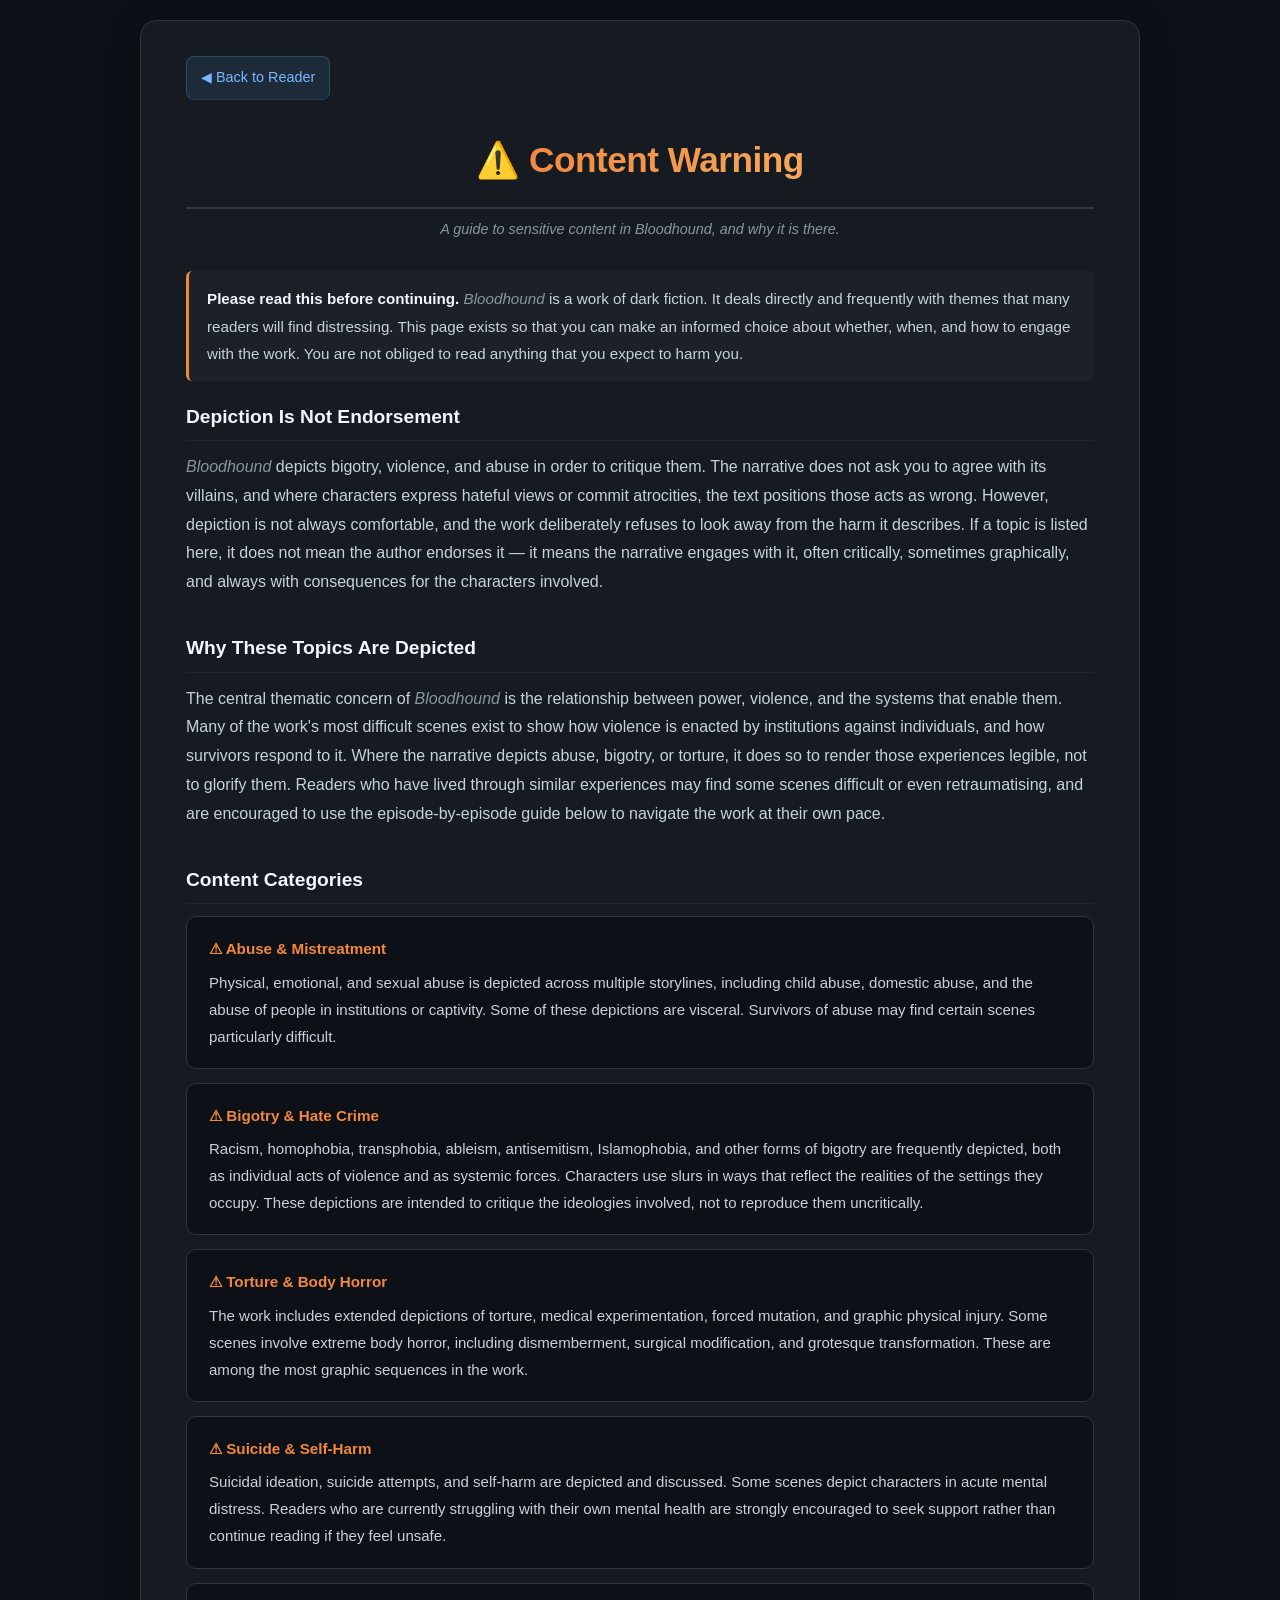
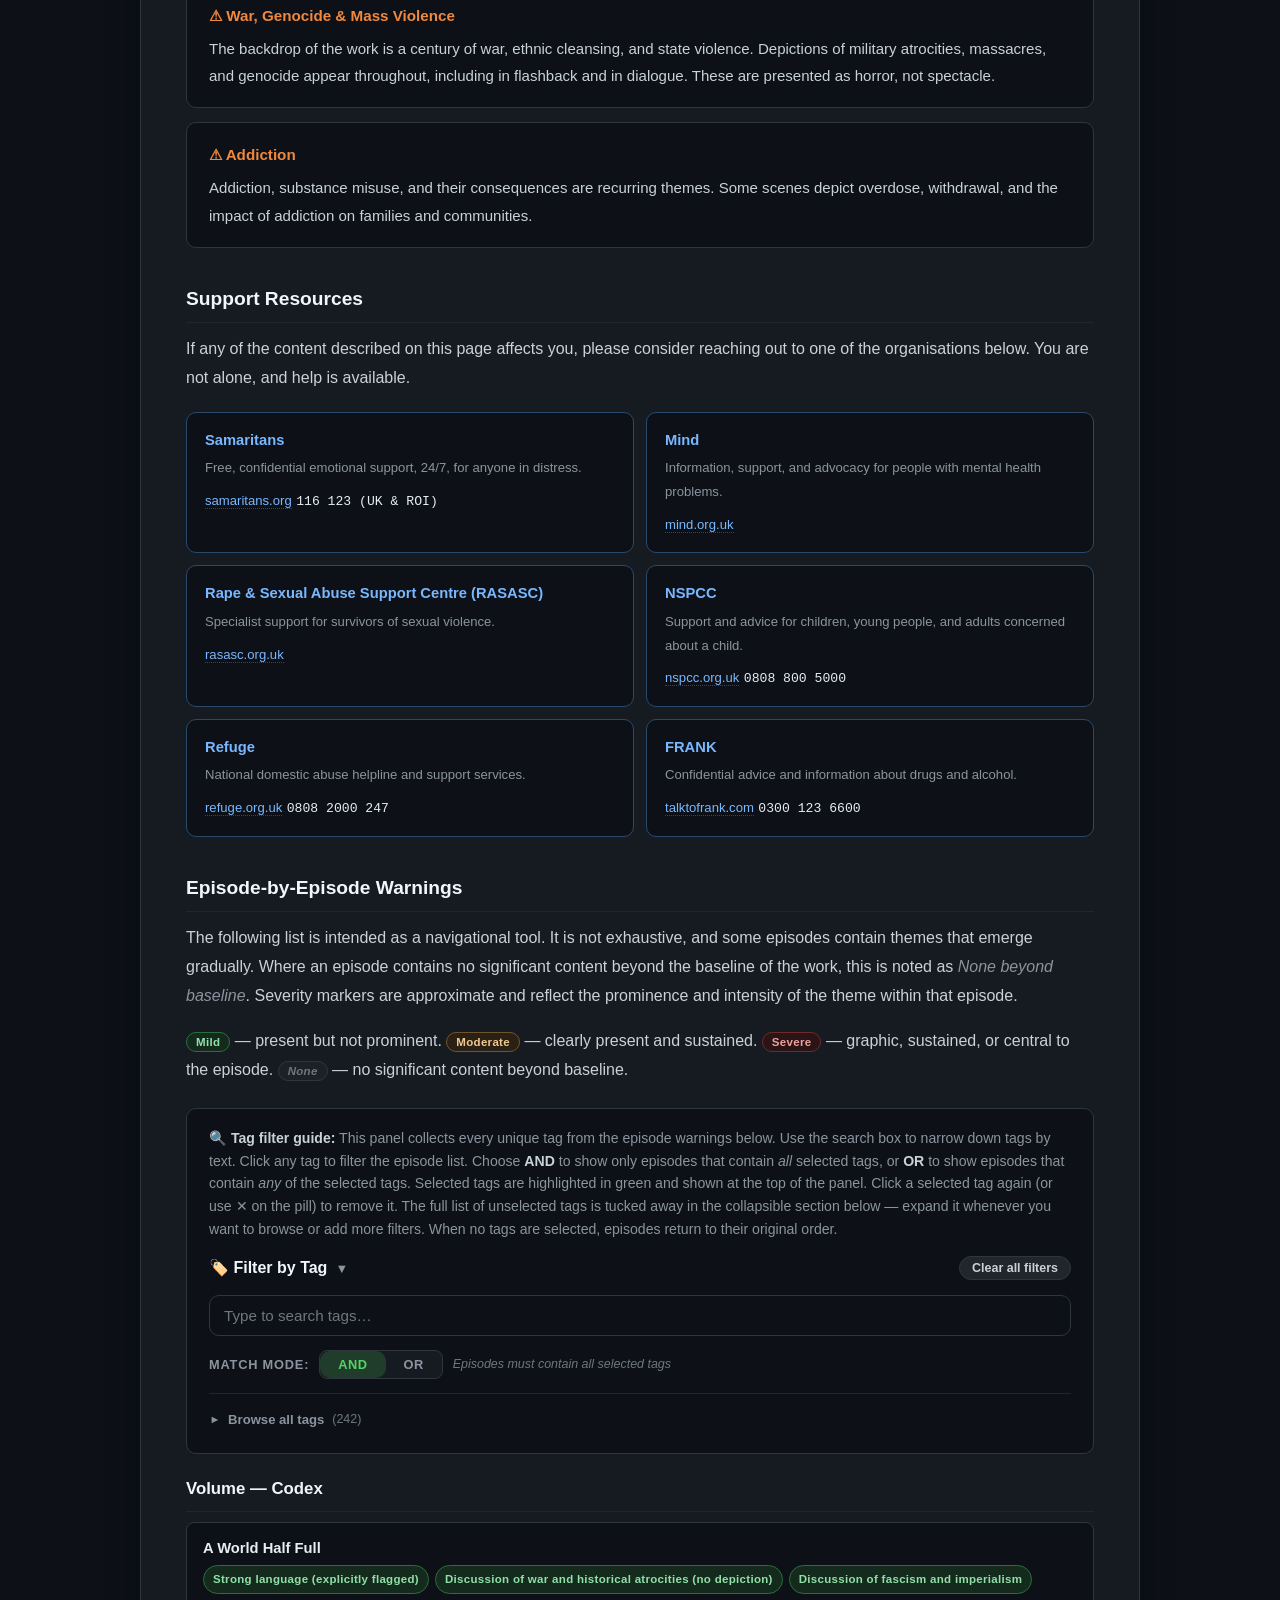
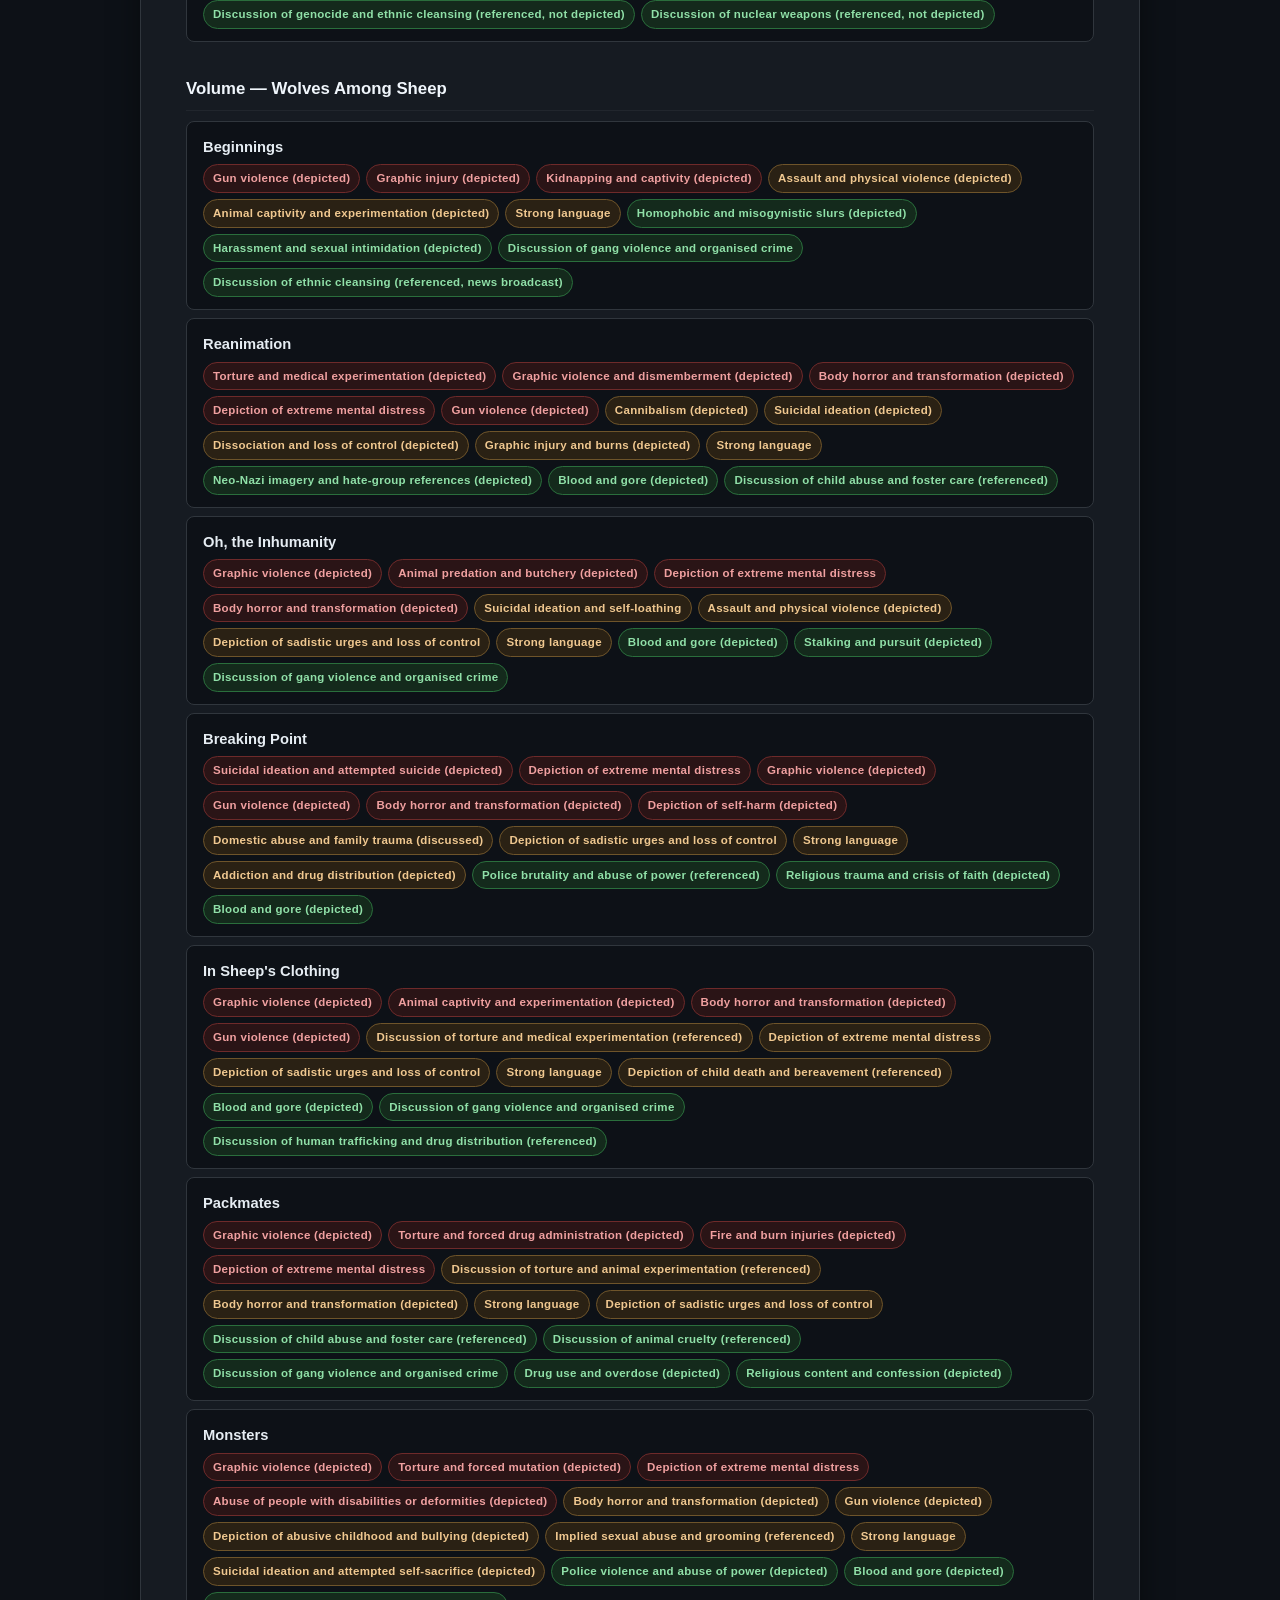
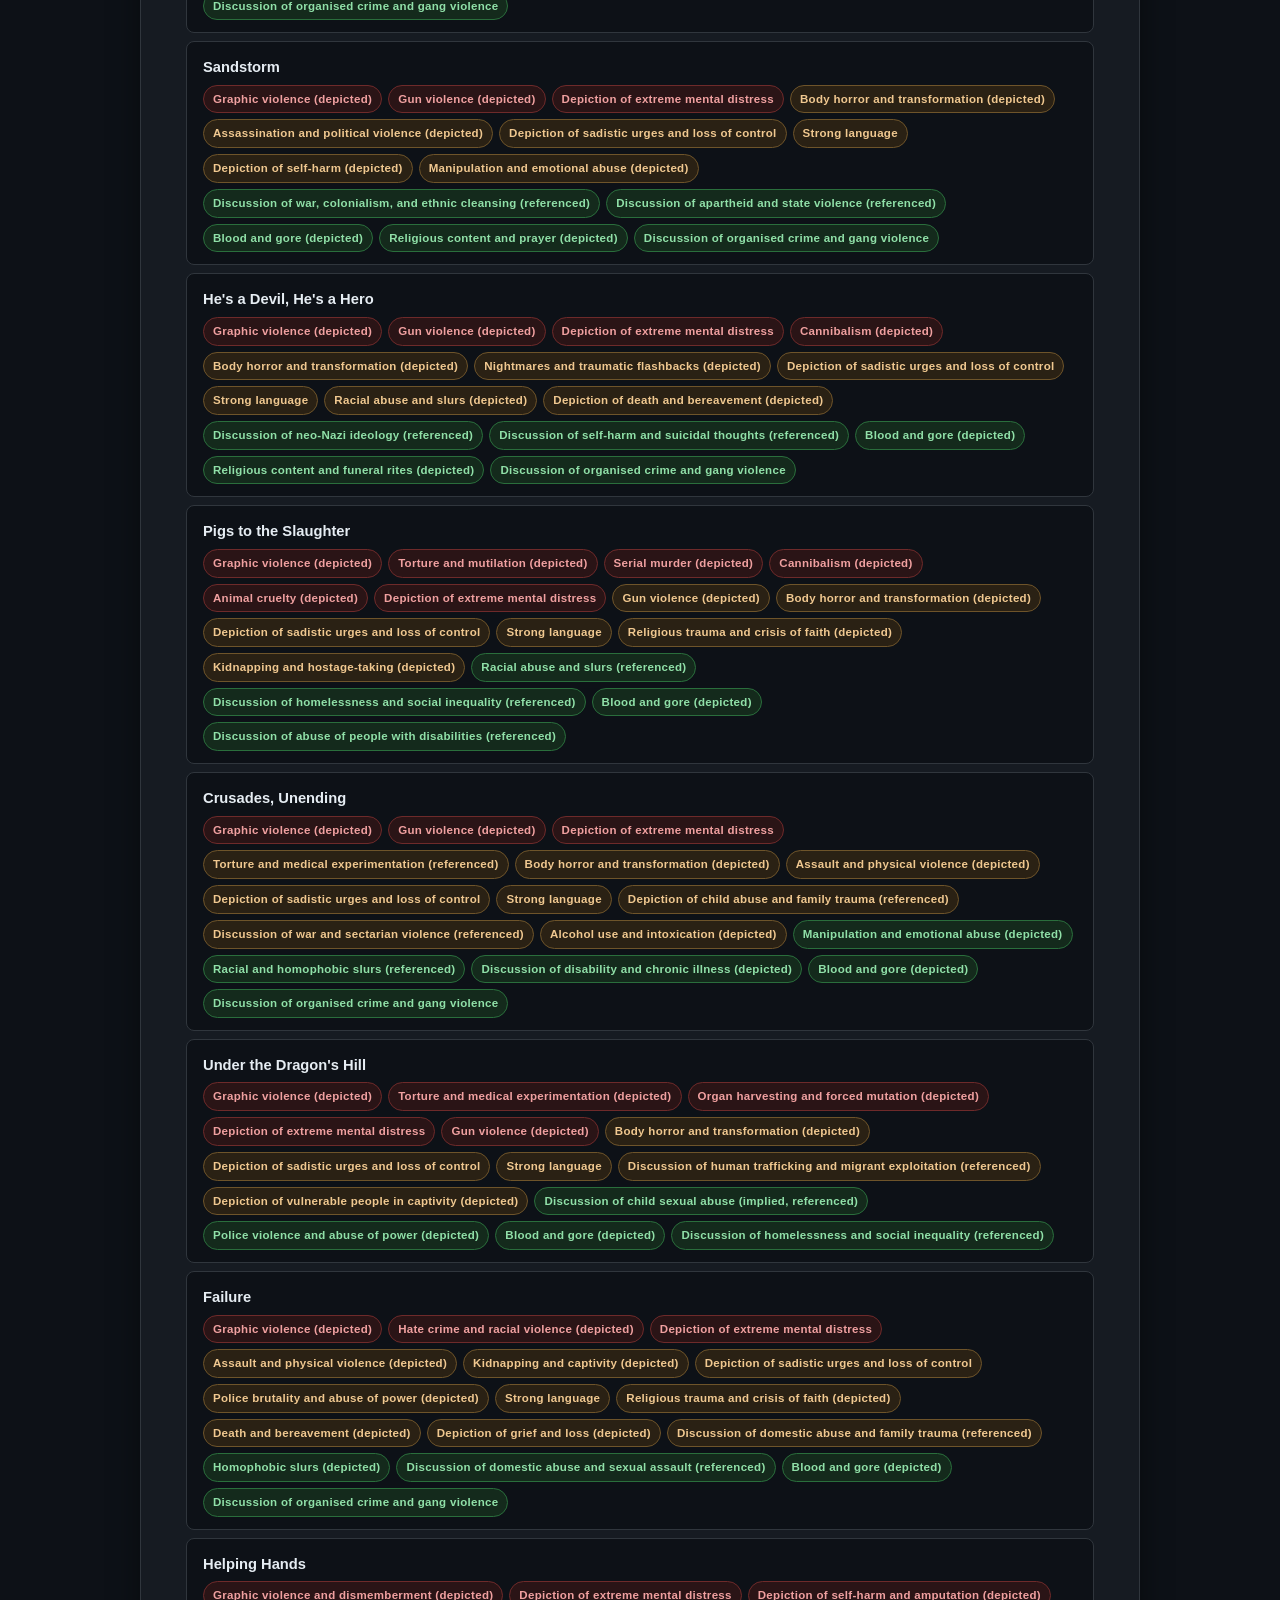
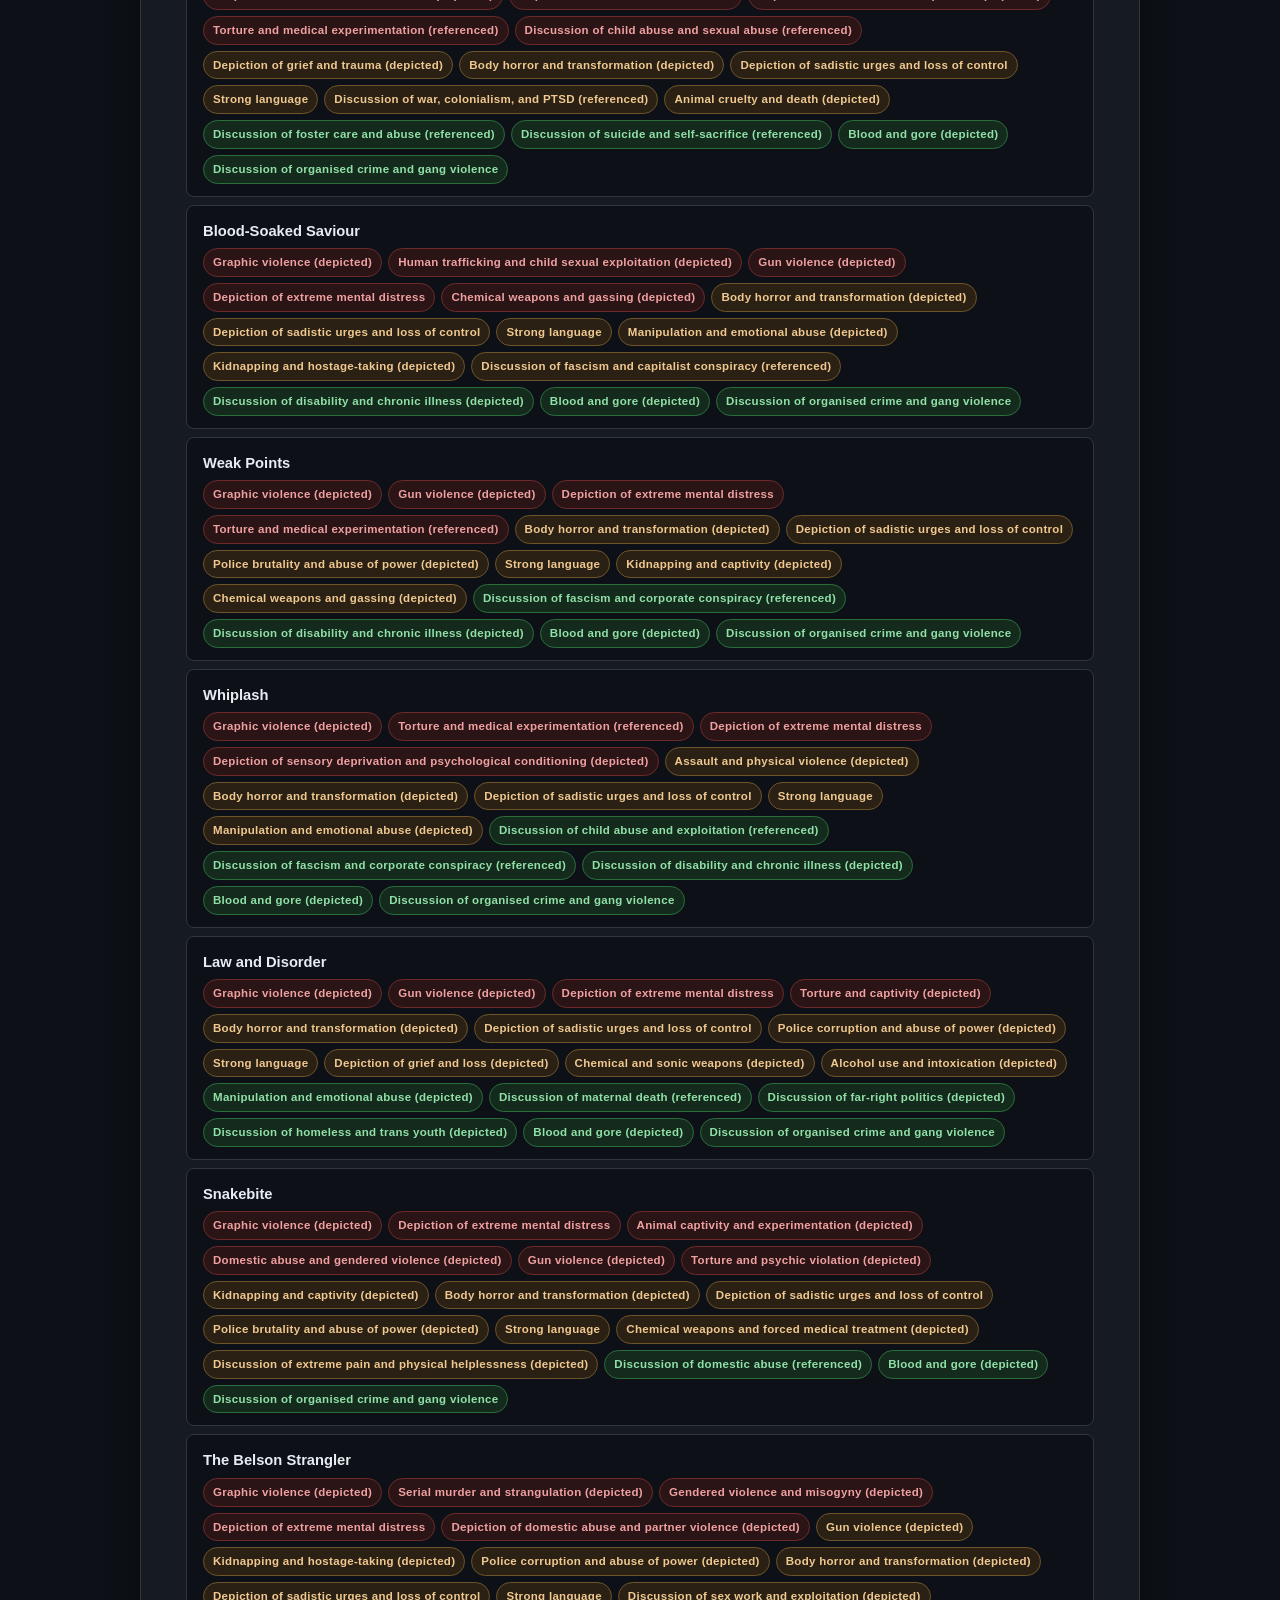
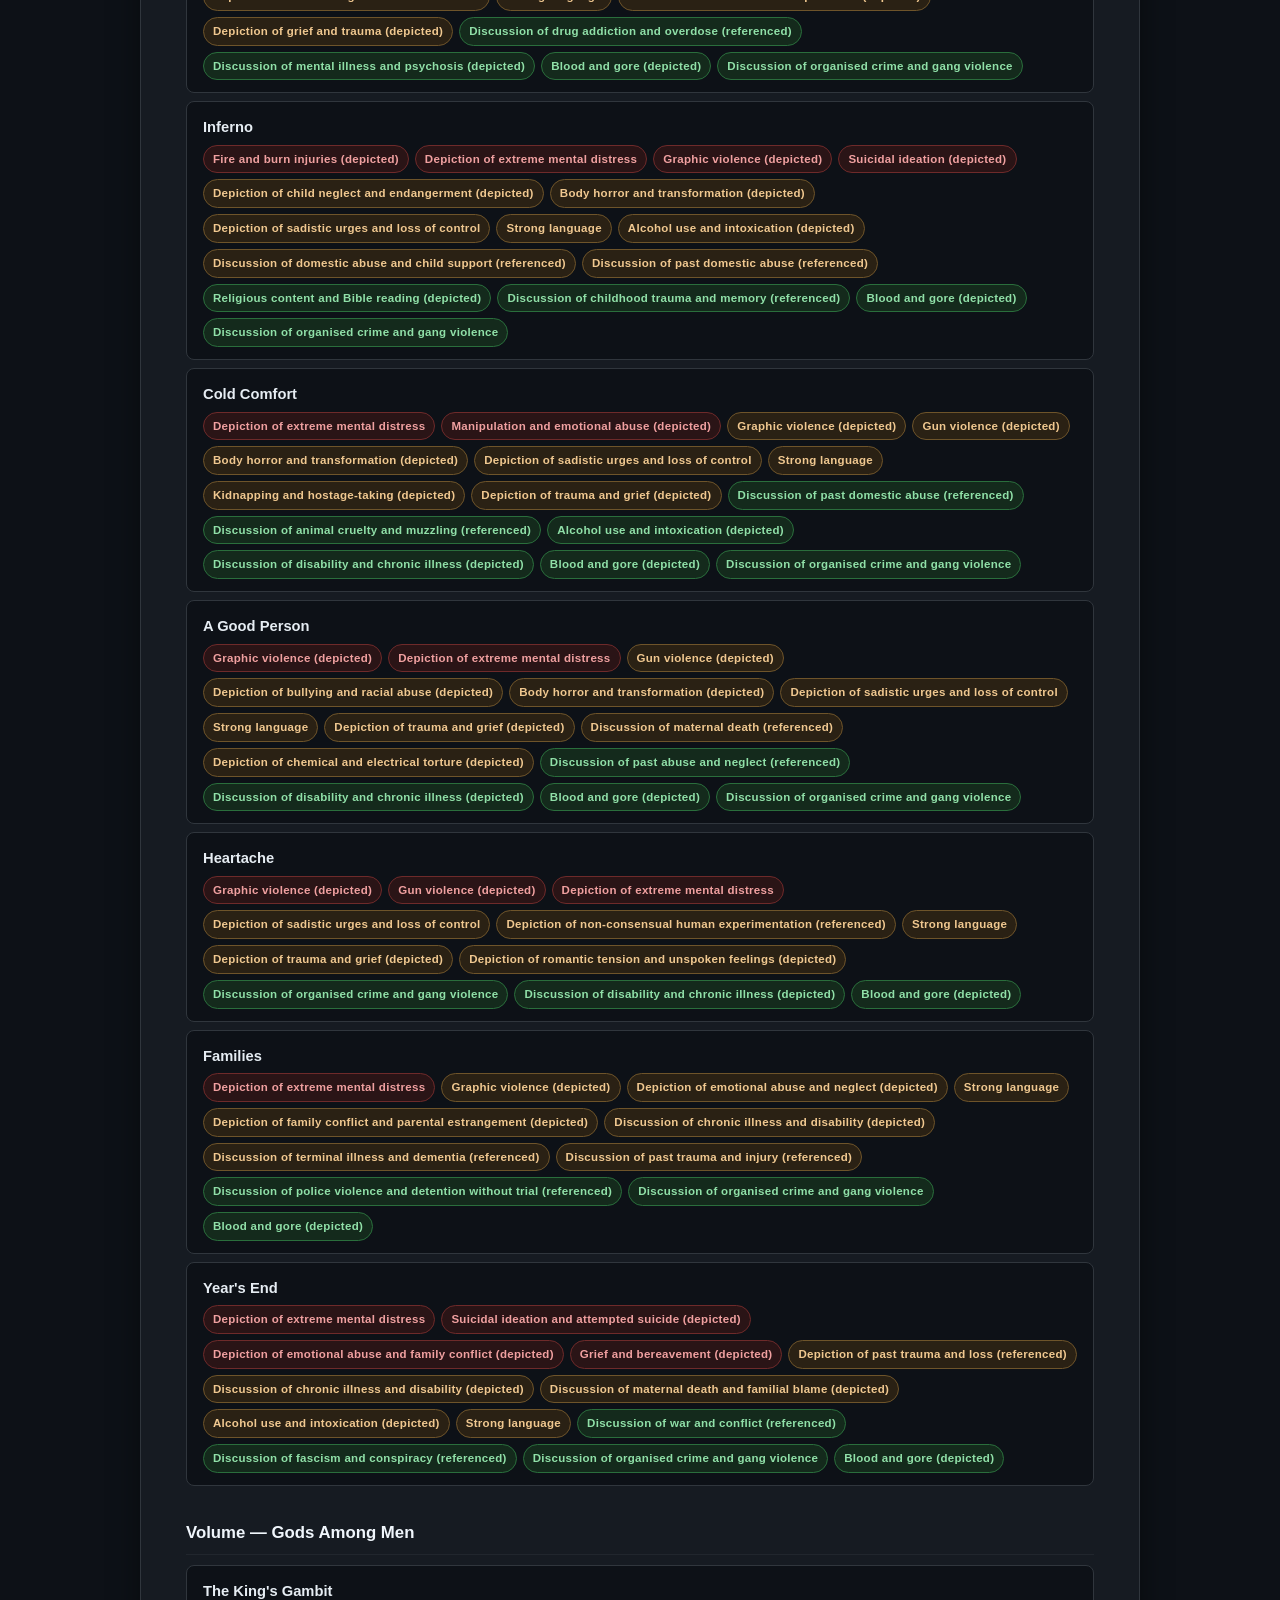
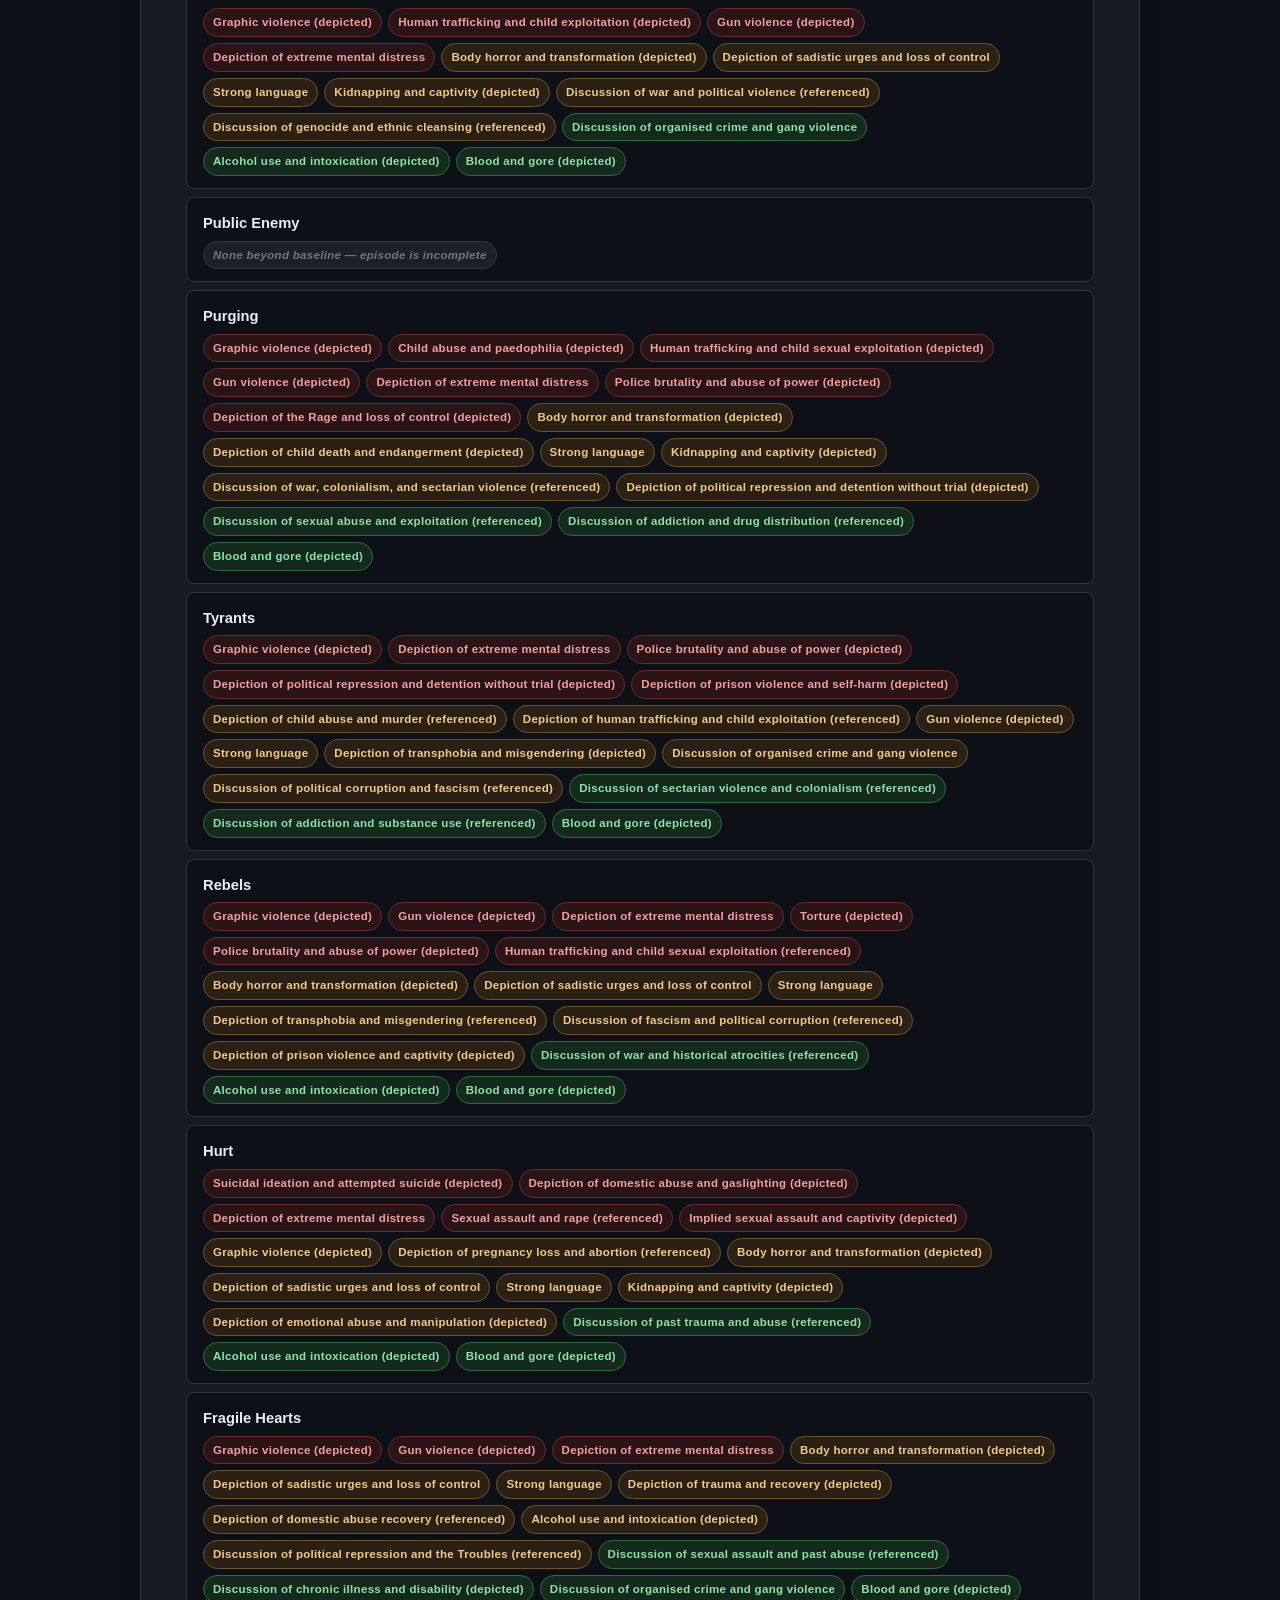
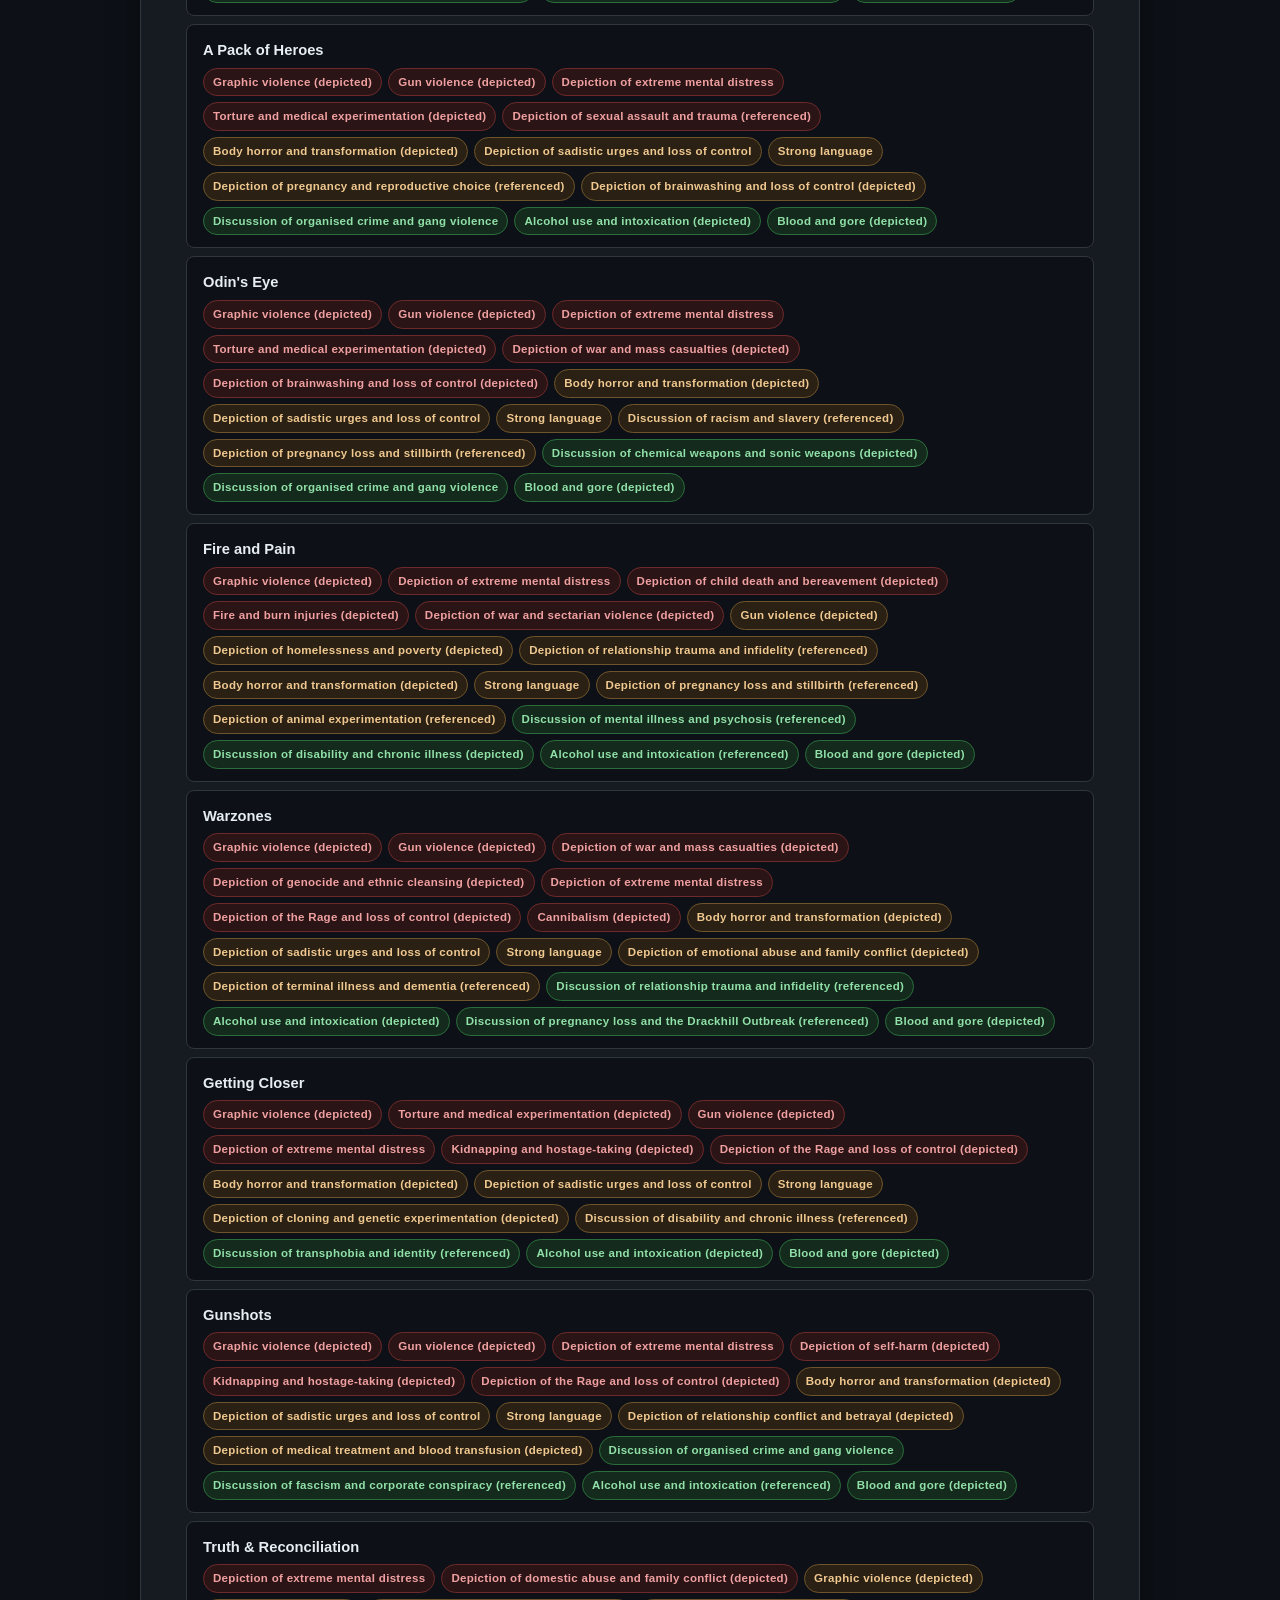
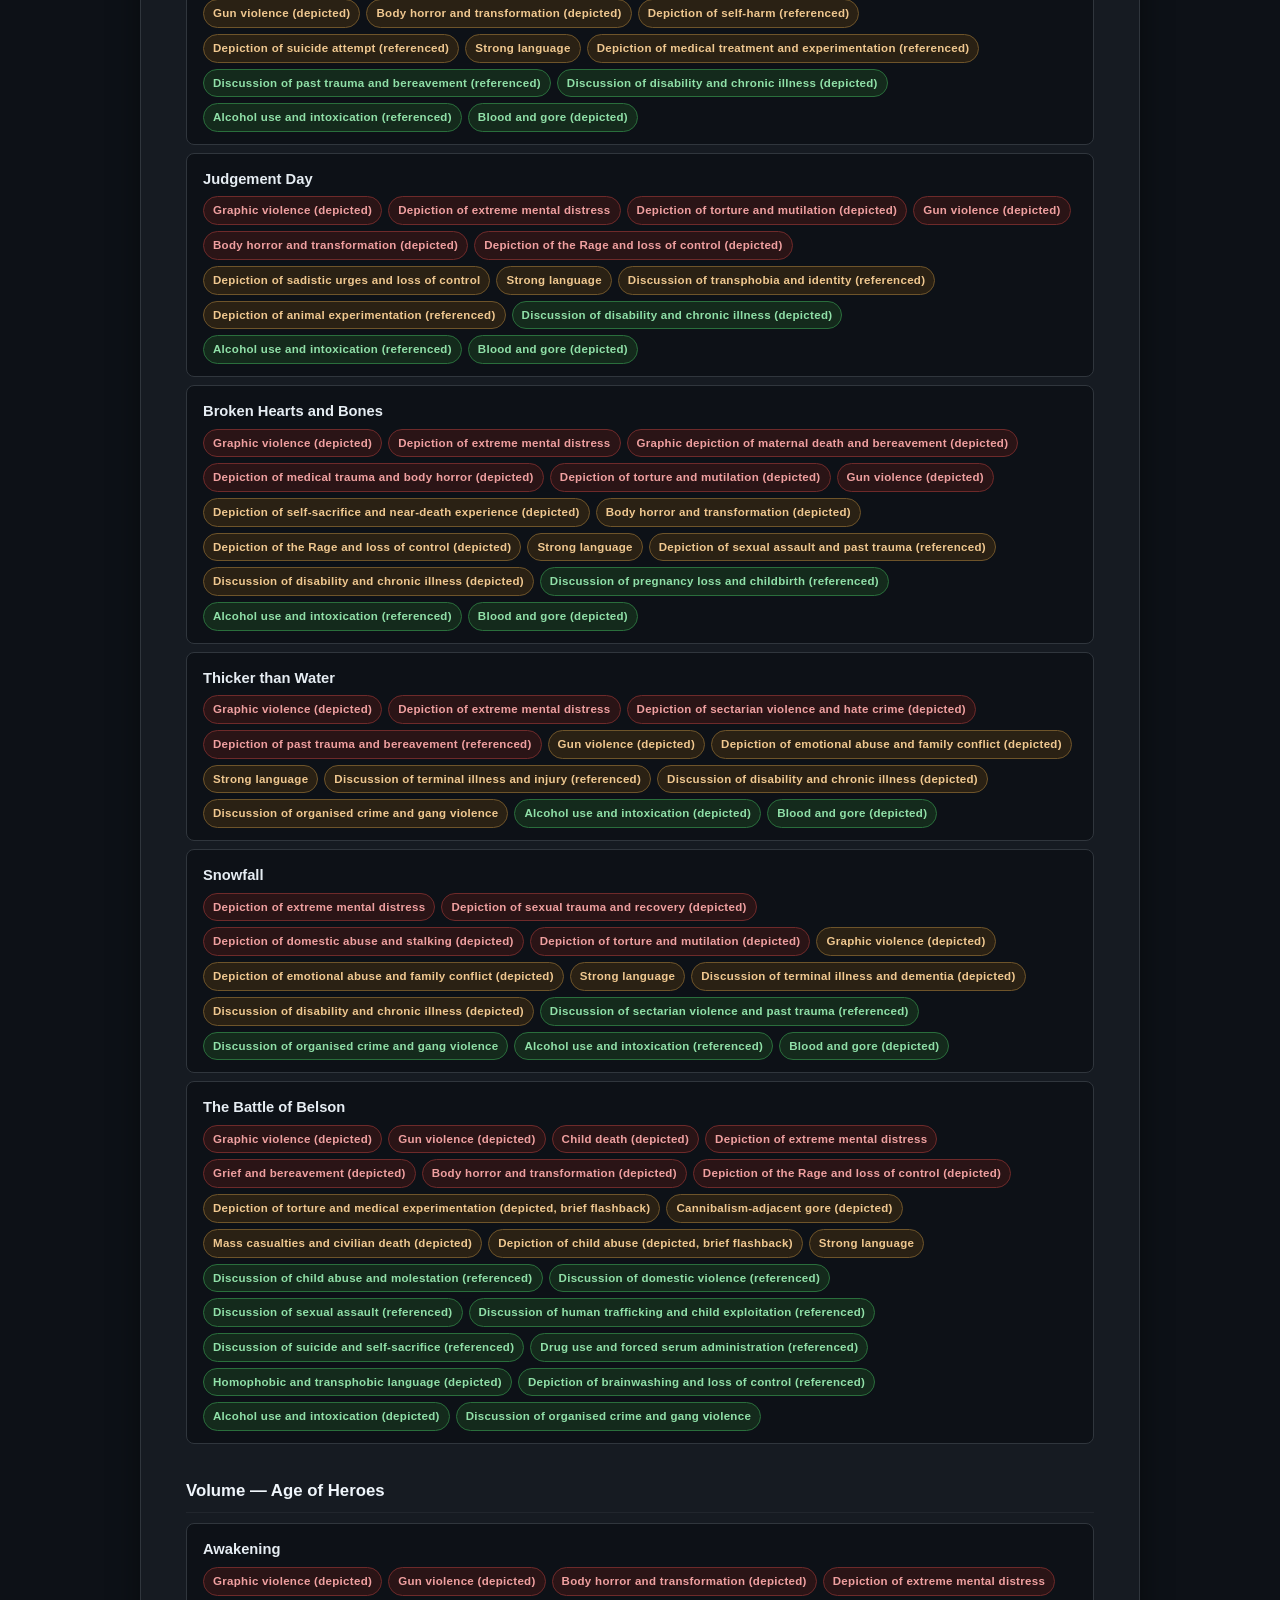
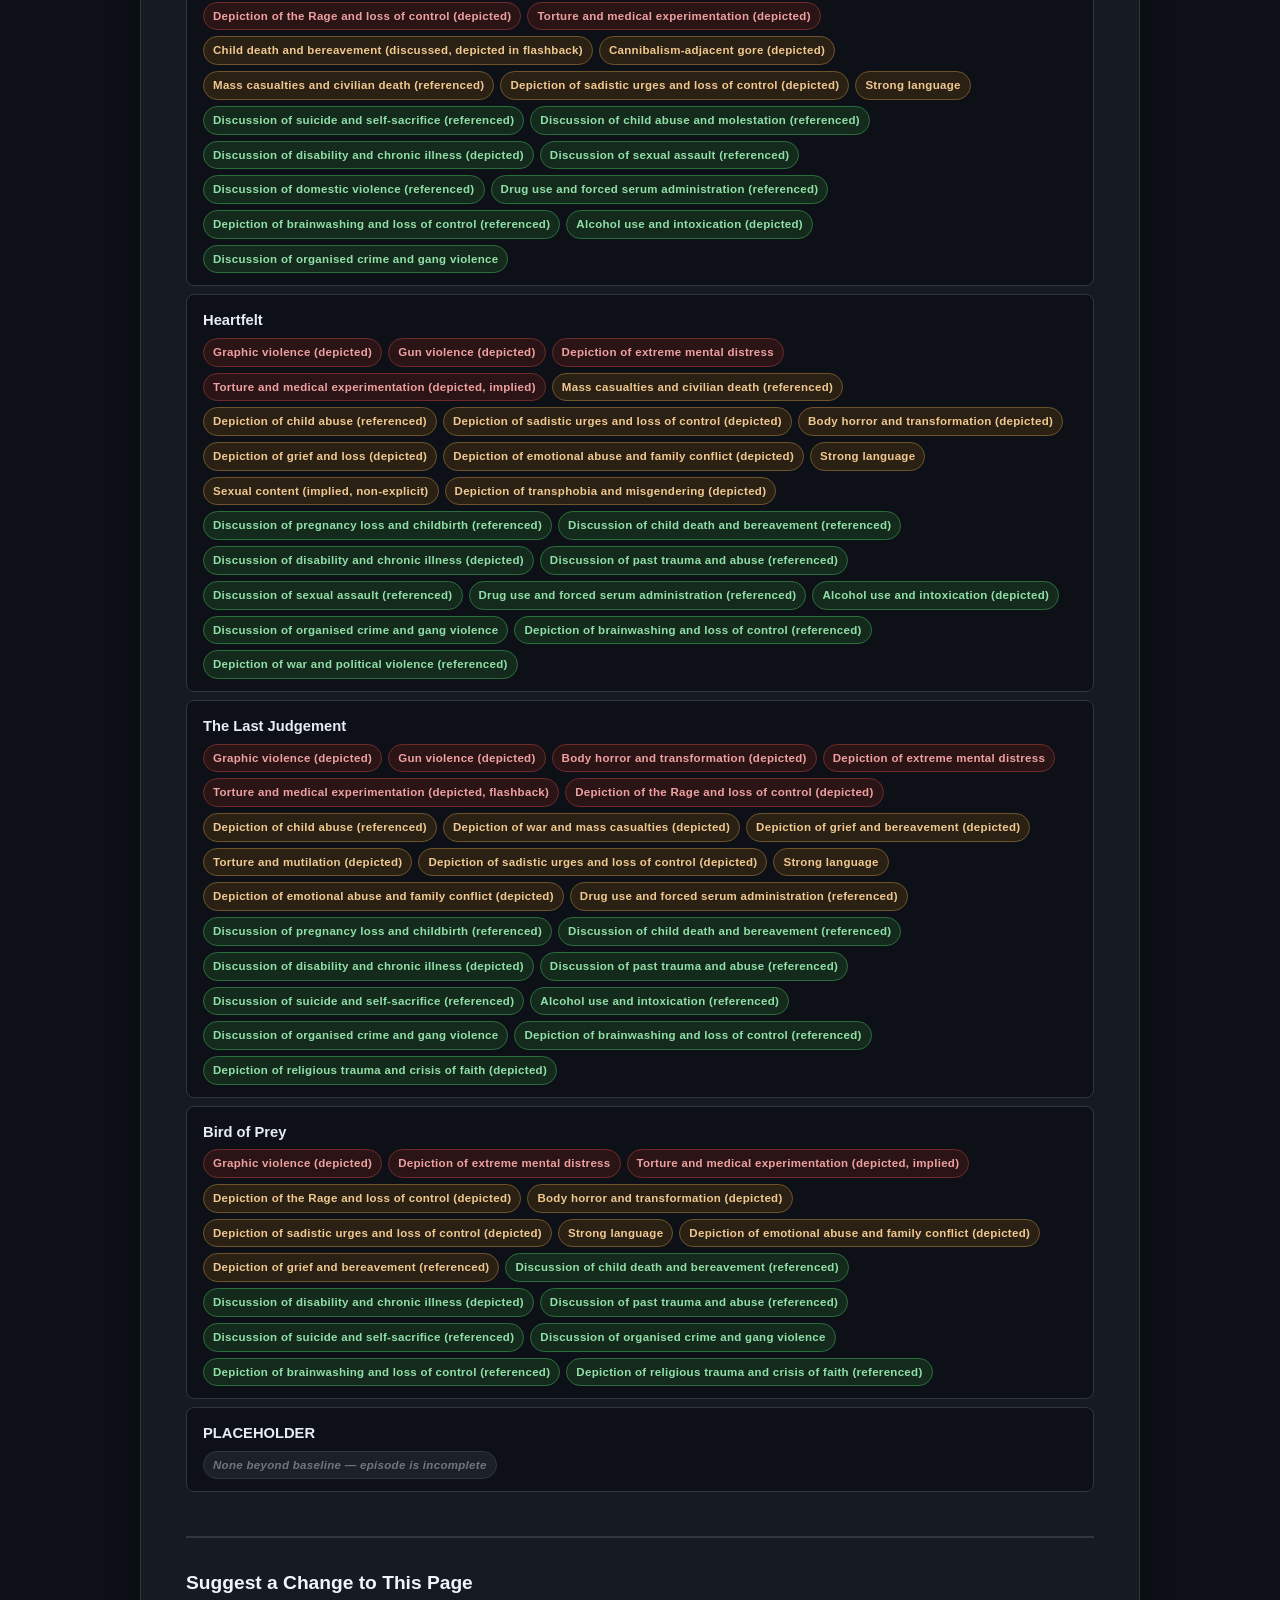
==== commit 47c023cb: "refactor site to branch off scripts and css" ====
--- a/current/contentwarning.html
+++ b/current/contentwarning.html
@@ -4,699 +4,8 @@
     <meta charset="UTF-8">
     <meta name="viewport" content="width=device-width, initial-scale=1.0">
     <title>Content Warning — Bloodhound</title>
-    <style>
-        * { box-sizing: border-box; margin: 0; padding: 0; }
-
-        body {
-            font-family: -apple-system, BlinkMacSystemFont, 'Segoe UI', Roboto, 'Helvetica Neue', Arial, sans-serif;
-            line-height: 1.8;
-            background-color: #0d1117;
-            color: #e6edf3;
-            padding: 20px;
-            min-height: 100vh;
-        }
-
-        .container {
-            max-width: 1000px;
-            width: 100%;
-            margin: 0 auto;
-            background-color: #161b22;
-            border-radius: 16px;
-            padding: 35px 45px;
-            box-shadow: 0 8px 32px rgba(0, 0, 0, 0.4);
-            border: 1px solid #30363d;
-        }
-
-        .back-link {
-            display: inline-flex;
-            align-items: center;
-            gap: 8px;
-            color: #79b8ff;
-            text-decoration: none;
-            font-size: 0.9rem;
-            font-weight: 500;
-            margin-bottom: 28px;
-            padding: 8px 14px;
-            border: 1px solid #2a4a6a;
-            border-radius: 8px;
-            background: #1c2a3a;
-            transition: background 0.2s, border-color 0.2s, color 0.2s;
-        }
-
-        .back-link:hover { background: #24405c; border-color: #58a6ff; color: #e6edf3; }
-
-        h1 {
-            font-size: 2.2rem;
-            font-weight: 600;
-            letter-spacing: -0.5px;
-            color: #f0f6fc;
-            border-bottom: 2px solid #30363d;
-            padding-bottom: 16px;
-            margin-bottom: 8px;
-            text-align: center;
-        }
-
-        h1 span {
-            background: linear-gradient(135deg, #f0883e, #f6a85b);
-            -webkit-background-clip: text;
-            -webkit-text-fill-color: transparent;
-            background-clip: text;
-        }
-
-        .subtitle {
-            color: #8b949e;
-            font-size: 0.9rem;
-            margin-bottom: 28px;
-            font-style: italic;
-            text-align: center;
-        }
-
-        h2 {
-            font-size: 1.25rem;
-            font-weight: 600;
-            color: #f0f6fc;
-            margin: 38px 0 12px 0;
-            padding-bottom: 6px;
-            border-bottom: 1px solid #21262d;
-        }
-
-        h2:first-of-type { margin-top: 8px; }
-
-        h3 {
-            font-size: 1rem;
-            font-weight: 600;
-            color: #f0f6fc;
-            margin: 22px 0 8px 0;
-        }
-
-        p { margin: 0 0 1em 0; color: #c9d1d9; }
-
-        ul, ol { margin: 0 0 1.2em 1.4em; color: #c9d1d9; }
-        li { margin-bottom: 0.5em; }
-
-        strong { color: #f0f6fc; font-weight: 600; }
-        em { color: #8b949e; }
-        a { color: #79b8ff; text-decoration: none; }
-        a:hover { text-decoration: underline; }
-
-        code {
-            font-family: 'JetBrains Mono', 'Fira Code', 'Consolas', monospace;
-            font-size: 0.88em;
-            background: #21262d;
-            color: #e6edf3;
-            padding: 1px 6px;
-            border-radius: 4px;
-        }
-
-        .callout {
-            background: #1c2128;
-            border-left: 3px solid #f0883e;
-            border-radius: 6px;
-            padding: 16px 20px;
-            margin: 1.2em 0 1.6em 0;
-            color: #c9d1d9;
-            font-size: 0.95rem;
-        }
-
-        .callout.danger {
-            border-left-color: #f85149;
-            background: #221518;
-        }
-
-        /* ── Category cards ── */
-        .category {
-            background: #0d1117;
-            border: 1px solid #30363d;
-            border-radius: 10px;
-            padding: 18px 22px;
-            margin-bottom: 14px;
-        }
-
-        .category-title {
-            font-size: 0.95rem;
-            font-weight: 600;
-            color: #f0883e;
-            margin-bottom: 6px;
-            display: flex;
-            align-items: center;
-            gap: 8px;
-        }
-
-        .category p { font-size: 0.94rem; margin-bottom: 0.6em; }
-        .category p:last-child { margin-bottom: 0; }
-
-        /* ── Support resources ── */
-        .resources {
-            display: grid;
-            grid-template-columns: 1fr 1fr;
-            gap: 12px;
-            margin: 1.2em 0;
-        }
-
-        .resource-card {
-            background: #0d1117;
-            border: 1px solid #2a4a6a;
-            border-radius: 10px;
-            padding: 14px 18px;
-        }
-
-        .resource-card .r-name {
-            font-size: 0.92rem;
-            font-weight: 600;
-            color: #79b8ff;
-            margin-bottom: 3px;
-        }
-
-        .resource-card .r-desc {
-            font-size: 0.82rem;
-            color: #8b949e;
-            margin-bottom: 6px;
-        }
-
-        .resource-card a {
-            font-size: 0.82rem;
-            font-weight: 500;
-        }
-
-        .resource-card .r-phone {
-            font-family: 'JetBrains Mono', 'Fira Code', 'Consolas', monospace;
-            font-size: 0.82rem;
-            color: #e6edf3;
-            display: inline-block;
-            margin-top: 2px;
-        }
-
-        /* ── Episode warning list ── */
-        .volume-block {
-            margin-bottom: 22px;
-        }
-
-        .volume-header {
-            font-size: 1.05rem;
-            font-weight: 600;
-            color: #f0f6fc;
-            padding: 10px 0 6px 0;
-            border-bottom: 1px solid #21262d;
-            margin-bottom: 10px;
-        }
-
-        .episode-warning {
-            background: #0d1117;
-            border: 1px solid #30363d;
-            border-radius: 8px;
-            padding: 12px 16px;
-            margin-bottom: 8px;
-        }
-
-        .episode-warning .ep-name {
-            font-size: 0.92rem;
-            font-weight: 600;
-            color: #e6edf3;
-            margin-bottom: 4px;
-        }
-
-        .episode-warning .ep-tags {
-            display: flex;
-            flex-wrap: wrap;
-            gap: 6px;
-        }
-
-        .tag {
-            font-size: 0.72rem;
-            font-weight: 600;
-            letter-spacing: 0.3px;
-            padding: 3px 9px;
-            border-radius: 20px;
-            background: #21262d;
-            color: #c9d1d9;
-            border: 1px solid #30363d;
-        }
-
-        .tag.severe {
-            background: #2a1416;
-            color: #f0a0a0;
-            border-color: #6e2a2a;
-        }
-
-        .tag.moderate {
-            background: #2a2114;
-            color: #f0c890;
-            border-color: #6e542a;
-        }
-
-        .tag.mild {
-            background: #142a1c;
-            color: #90e0a8;
-            border-color: #2a6e3c;
-        }
-
-        .tag.none {
-            background: #1c2128;
-            color: #6e7681;
-            border-color: #30363d;
-            font-style: italic;
-        }
-
-        /* ── Tag filter panel ── */
-        .tag-filter-panel {
-            margin: 24px 0 10px 0;
-            background: #0d1117;
-            border: 1px solid #30363d;
-            border-radius: 10px;
-            padding: 18px 22px;
-        }
-
-        .tag-filter-panel .filter-guide {
-            font-size: 0.88rem;
-            color: #8b949e;
-            margin-bottom: 14px;
-            line-height: 1.6;
-        }
-
-        .tag-filter-panel .filter-guide strong {
-            color: #c9d1d9;
-        }
-
-        .tag-filter-header {
-            display: flex;
-            align-items: center;
-            justify-content: space-between;
-            flex-wrap: wrap;
-            gap: 10px;
-            margin-bottom: 12px;
-            cursor: pointer;
-            user-select: none;
-        }
-
-        .tag-filter-header h3 {
-            margin: 0;
-            font-size: 1rem;
-            color: #f0f6fc;
-            display: flex;
-            align-items: center;
-            gap: 8px;
-        }
-
-        .tag-filter-header .chevron {
-            display: inline-block;
-            transition: transform 0.25s ease;
-            font-size: 0.8rem;
-            color: #8b949e;
-        }
-
-        .tag-filter-panel.collapsed .tag-filter-header .chevron {
-            transform: rotate(-90deg);
-        }
-
-        .tag-filter-body {
-            overflow: hidden;
-            max-height: 4000px;
-            transition: max-height 0.35s ease, opacity 0.3s ease;
-            opacity: 1;
-        }
-
-        .tag-filter-panel.collapsed .tag-filter-body {
-            max-height: 0;
-            opacity: 0;
-        }
-
-        .tag-search-input {
-            width: 100%;
-            padding: 9px 14px;
-            font-family: inherit;
-            font-size: 0.9rem;
-            background-color: #161b22;
-            color: #e6edf3;
-            border: 1px solid #30363d;
-            border-radius: 8px;
-            margin-bottom: 14px;
-            transition: border-color 0.2s, box-shadow 0.2s;
-        }
-
-        .tag-search-input:focus {
-            outline: none;
-            border-color: #58a6ff;
-            box-shadow: 0 0 0 3px rgba(88, 166, 255, 0.15);
-        }
-
-        .tag-search-input::placeholder {
-            color: #6e7681;
-        }
-
-        /* ── AND/OR toggle ── */
-        .match-mode-toggle {
-            display: flex;
-            align-items: center;
-            gap: 10px;
-            margin-bottom: 14px;
-            flex-wrap: wrap;
-        }
-
-        .match-mode-toggle .toggle-label {
-            font-size: 0.8rem;
-            font-weight: 600;
-            text-transform: uppercase;
-            letter-spacing: 0.8px;
-            color: #8b949e;
-        }
-
-        .match-mode-toggle .toggle-btn-group {
-            display: inline-flex;
-            border-radius: 8px;
-            overflow: hidden;
-            border: 1px solid #30363d;
-            background: #161b22;
-        }
-
-        .match-mode-toggle .toggle-btn {
-            font-family: inherit;
-            font-size: 0.8rem;
-            font-weight: 600;
-            letter-spacing: 0.5px;
-            padding: 6px 18px;
-            background: transparent;
-            color: #8b949e;
-            border: none;
-            cursor: pointer;
-            transition: background 0.2s, color 0.2s;
-        }
-
-        .match-mode-toggle .toggle-btn:hover {
-            background: #21262d;
-            color: #c9d1d9;
-        }
-
-        .match-mode-toggle .toggle-btn.active {
-            background: #1f3d2a;
-            color: #56d364;
-        }
-
-        .match-mode-toggle .toggle-btn.active.or-active {
-            background: #2a2114;
-            color: #f0c890;
-        }
-
-        .match-mode-toggle .toggle-hint {
-            font-size: 0.78rem;
-            color: #6e7681;
-            font-style: italic;
-        }
-
-        /* ── Selected filters bar ── */
-        .selected-filters-bar {
-            display: flex;
-            flex-wrap: wrap;
-            gap: 8px;
-            margin-bottom: 14px;
-            min-height: 0;
-        }
-
-        .selected-filters-bar:empty {
-            display: none;
-        }
-
-        .selected-filters-bar .active-filter-pill {
-            font-size: 0.74rem;
-            font-weight: 600;
-            padding: 4px 10px;
-            border-radius: 20px;
-            background: #1f3d2a;
-            border: 1px solid #3fb950;
-            color: #56d364;
-            display: inline-flex;
-            align-items: center;
-            gap: 6px;
-        }
-
-        .selected-filters-bar .active-filter-pill .remove-filter {
-            cursor: pointer;
-            font-weight: 700;
-            opacity: 0.7;
-            transition: opacity 0.15s;
-        }
-
-        .selected-filters-bar .active-filter-pill .remove-filter:hover {
-            opacity: 1;
-        }
-
-        /* ── Unselected tags submenu ── */
-        .unselected-tags-wrapper {
-            border-top: 1px solid #21262d;
-            margin-top: 10px;
-            padding-top: 10px;
-        }
-
-        .unselected-tags-header {
-            display: flex;
-            align-items: center;
-            gap: 8px;
-            cursor: pointer;
-            user-select: none;
-            font-size: 0.82rem;
-            font-weight: 600;
-            color: #8b949e;
-            padding: 4px 0;
-            transition: color 0.2s;
-        }
-
-        .unselected-tags-header:hover {
-            color: #c9d1d9;
-        }
-
-        .unselected-tags-header .unselected-chevron {
-            display: inline-block;
-            transition: transform 0.25s ease;
-            font-size: 0.7rem;
-        }
-
-        .unselected-tags-wrapper.collapsed .unselected-tags-header .unselected-chevron {
-            transform: rotate(-90deg);
-        }
-
-        .unselected-tags-body {
-            overflow: hidden;
-            max-height: 2000px;
-            transition: max-height 0.35s ease, opacity 0.3s ease;
-            opacity: 1;
-            margin-top: 8px;
-        }
-
-        .unselected-tags-wrapper.collapsed .unselected-tags-body {
-            max-height: 0;
-            opacity: 0;
-            margin-top: 0;
-        }
-
-        .unselected-tags-count {
-            font-weight: 400;
-            color: #6e7681;
-            font-size: 0.78rem;
-        }
-
-        .tag-cloud {
-            display: flex;
-            flex-wrap: wrap;
-            gap: 7px;
-        }
-
-        .tag-cloud .cloud-tag {
-            font-size: 0.74rem;
-            font-weight: 600;
-            letter-spacing: 0.3px;
-            padding: 5px 12px;
-            border-radius: 20px;
-            background: #21262d;
-            color: #c9d1d9;
-            border: 1px solid #30363d;
-            cursor: pointer;
-            transition: background 0.2s, border-color 0.2s, color 0.2s, transform 0.1s;
-        }
-
-        .tag-cloud .cloud-tag:hover {
-            background: #30363d;
-            border-color: #58a6ff;
-            color: #e6edf3;
-        }
-
-        .tag-cloud .cloud-tag.hidden-by-search {
-            display: none;
-        }
-
-        .no-matching-tags {
-            display: none;
-            font-size: 0.82rem;
-            color: #6e7681;
-            font-style: italic;
-            padding: 8px 0;
-        }
-
-        .no-matching-tags.visible {
-            display: block;
-        }
-
-        .clear-filters-btn {
-            font-size: 0.78rem;
-            font-weight: 600;
-            padding: 4px 12px;
-            border-radius: 20px;
-            background: #21262d;
-            border: 1px solid #30363d;
-            color: #c9d1d9;
-            cursor: pointer;
-            transition: background 0.2s, border-color 0.2s;
-        }
-
-        .clear-filters-btn:hover {
-            background: #30363d;
-            border-color: #f85149;
-            color: #f0a0a0;
-        }
-
-        .episode-warning.filtered-out {
-            display: none;
-        }
-
-        .volume-block.all-episodes-hidden {
-            display: none;
-        }
-
-        .no-results-message {
-            display: none;
-            padding: 24px;
-            text-align: center;
-            color: #8b949e;
-            font-style: italic;
-            font-size: 0.92rem;
-            background: #0d1117;
-            border: 1px dashed #30363d;
-            border-radius: 10px;
-            margin: 10px 0;
-        }
-
-        .no-results-message.visible {
-            display: block;
-        }
-
-        /* ── Contact form ── */
-        .contact-section {
-            margin-top: 48px;
-            padding-top: 28px;
-            border-top: 2px solid #30363d;
-        }
-
-        .contact-section h2 { border-bottom: none; margin-top: 0; padding-bottom: 0; }
-
-        .contact-intro { color: #8b949e; font-size: 0.92rem; margin-bottom: 22px; }
-
-        .form-grid { display: grid; grid-template-columns: 1fr 1fr; gap: 16px; }
-
-        .form-group { display: flex; flex-direction: column; gap: 6px; }
-        .form-group.full-width { grid-column: 1 / -1; }
-
-        label {
-            font-size: 0.75rem;
-            text-transform: uppercase;
-            letter-spacing: 1.1px;
-            font-weight: 600;
-            color: #8b949e;
-        }
-
-        input[type="text"],
-        input[type="email"],
-        select,
-        textarea {
-            width: 100%;
-            padding: 11px 14px;
-            font-family: inherit;
-            font-size: 0.95rem;
-            background-color: #0d1117;
-            color: #e6edf3;
-            border: 1px solid #30363d;
-            border-radius: 10px;
-            transition: border-color 0.2s, box-shadow 0.2s;
-        }
-
-        input:focus, select:focus, textarea:focus {
-            outline: none;
-            border-color: #58a6ff;
-            box-shadow: 0 0 0 3px rgba(88, 166, 255, 0.15);
-        }
-
-        textarea { resize: vertical; min-height: 130px; line-height: 1.6; }
-
-        select {
-            appearance: none;
-            -webkit-appearance: none;
-            background-image: url("data:image/svg+xml,%3Csvg xmlns='http://www.w3.org/2000/svg' width='12' height='12' viewBox='0 0 12 8'%3E%3Cpath d='M1 1l5 5 5-5' stroke='%238b949e' stroke-width='1.5' fill='none' stroke-linecap='round'/%3E%3C/svg%3E");
-            background-repeat: no-repeat;
-            background-position: right 14px center;
-            background-size: 12px;
-            cursor: pointer;
-        }
-
-        .form-actions {
-            display: flex;
-            flex-wrap: wrap;
-            gap: 12px;
-            margin-top: 6px;
-            grid-column: 1 / -1;
-        }
-
-        .form-actions button {
-            padding: 11px 24px;
-            font-family: inherit;
-            font-size: 0.92rem;
-            font-weight: 600;
-            border-radius: 10px;
-            cursor: pointer;
-            transition: background 0.2s, border-color 0.2s, transform 0.1s;
-            border: 1px solid transparent;
-        }
-
-        .form-actions button:active { transform: scale(0.97); }
-
-        .submit-btn { background: #238636; color: #fff; border-color: #2ea043; }
-        .submit-btn:hover { background: #2ea043; }
-
-        .copy-btn { background: #21262d; color: #c9d1d9; border-color: #30363d; }
-        .copy-btn:hover { background: #30363d; border-color: #58a6ff; color: #e6edf3; }
-
-        .form-note {
-            grid-column: 1 / -1;
-            font-size: 0.8rem;
-            color: #6e7681;
-            margin-top: 4px;
-            line-height: 1.5;
-        }
-
-        .toast {
-            grid-column: 1 / -1;
-            display: none;
-            padding: 10px 16px;
-            background: #1f3d2a;
-            border: 1px solid #3fb950;
-            color: #56d364;
-            border-radius: 8px;
-            font-size: 0.88rem;
-            font-weight: 500;
-            margin-top: 4px;
-        }
-
-        .toast.visible { display: block; }
-
-        @media (max-width: 700px) {
-            .container { padding: 26px 22px; border-radius: 12px; }
-            h1 { font-size: 1.6rem; }
-            .resources { grid-template-columns: 1fr; }
-            .form-grid { grid-template-columns: 1fr; }
-        }
-
-        @media (max-width: 480px) {
-            body { padding: 10px; }
-            .container { padding: 16px; }
-            h1 { font-size: 1.4rem; }
-        }
-    </style>
+    
+    <link rel="stylesheet" href="styles.css">
 </head>
 <body>
     <div class="container">
@@ -2041,380 +1350,10 @@
         </div>
     </div>
 
-    <script>
-        (function () {
-            'use strict';
-
-            const form = document.getElementById('cw-contact-form');
-            const toast = document.getElementById('cw-toast');
-            const copyBtn = document.getElementById('cw-copy-btn');
-            const CONTACT_EMAIL = 'contentwarning@red-gekko.github.io';
-
-            function buildMessage() {
-                const name = document.getElementById('cw-name').value.trim() || '(not provided)';
-                const email = document.getElementById('cw-email').value.trim();
-                const episode = document.getElementById('cw-episode').value;
-                const message = document.getElementById('cw-message').value.trim();
-
-                return {
-                    name, email, episode, message,
-                    valid: !!(email && episode && message)
-                };
-            }
-
-            function showToast(text) {
-                toast.textContent = text;
-                toast.classList.add('visible');
-                setTimeout(function () {
-                    toast.classList.remove('visible');
-                }, 4000);
-            }
-
-            form.addEventListener('submit', function (e) {
-                e.preventDefault();
-                const data = buildMessage();
-
-                if (!data.valid) {
-                    showToast('⚠ Please complete the email, episode, and message fields.');
-                    return;
-                }
-
-                const body = [
-                    'Name: ' + data.name,
-                    'Email: ' + data.email,
-                    'Episode: ' + data.episode,
-                    '',
-                    'Suggestion:',
-                    data.message
-                ].join('\n');
-
-                const mailto = 'mailto:' + CONTACT_EMAIL +
-                    '?subject=' + encodeURIComponent('[Bloodhound CW] ' + data.episode) +
-                    '&body=' + encodeURIComponent(body);
-
-                window.location.href = mailto;
-            });
-
-            copyBtn.addEventListener('click', function () {
-                const data = buildMessage();
-
-                if (!data.valid) {
-                    showToast('⚠ Please complete the email, episode, and message fields.');
-                    return;
-                }
-
-                const body = [
-                    'To: ' + CONTACT_EMAIL,
-                    'Name: ' + data.name,
-                    'Email: ' + data.email,
-                    'Episode: ' + data.episode,
-                    '',
-                    'Suggestion:',
-                    data.message
-                ].join('\n');
-
-                if (navigator.clipboard && navigator.clipboard.writeText) {
-                    navigator.clipboard.writeText(body).then(
-                        function () { showToast('✓ Message copied to clipboard.'); },
-                        function () { fallbackCopy(body); }
-                    );
-                } else {
-                    fallbackCopy(body);
-                }
-            });
-
-            function fallbackCopy(text) {
-                const ta = document.createElement('textarea');
-                ta.value = text;
-                ta.style.position = 'fixed';
-                ta.style.opacity = '0';
-                document.body.appendChild(ta);
-                ta.select();
-                try {
-                    document.execCommand('copy');
-                    showToast('✓ Message copied to clipboard.');
-                } catch (err) {
-                    showToast('⚠ Copy failed — please copy the text manually.');
-                }
-                document.body.removeChild(ta);
-            }
-        })();
-    </script>
+    
 
     <!-- ── TAG FILTER SCRIPT (dynamic, AND/OR, collapsible unselected tags) ── -->
-    <script>
-        (function () {
-            'use strict';
-
-            // ── DOM refs ──
-            const panel = document.getElementById('tagFilterPanel');
-            const header = document.getElementById('tagFilterHeader');
-            const searchInput = document.getElementById('tagSearchInput');
-            const tagCloud = document.getElementById('tagCloud');
-            const selectedBar = document.getElementById('selectedFiltersBar');
-            const clearBtn = document.getElementById('clearFiltersBtn');
-            const modeAndBtn = document.getElementById('modeAndBtn');
-            const modeOrBtn = document.getElementById('modeOrBtn');
-            const modeHint = document.getElementById('modeHint');
-
-            const unselectedWrapper = document.getElementById('unselectedTagsWrapper');
-            const unselectedHeader = document.getElementById('unselectedTagsHeader');
-            const unselectedCount = document.getElementById('unselectedTagsCount');
-            const noMatchingTags = document.getElementById('noMatchingTags');
-
-            const episodeWarnings = Array.from(document.querySelectorAll('.episode-warning'));
-            const volumeBlocks = Array.from(document.querySelectorAll('.volume-block'));
-
-            // ── State ──
-            let selectedTags = new Set();
-            let allTagData = []; // { text, count, severity }
-            let matchMode = 'AND'; // 'AND' or 'OR'
-
-            // ── 1. Collect unique tags ──
-            function collectTags() {
-                const tagMap = new Map();
-
-                episodeWarnings.forEach(function (ep) {
-                    const tags = ep.querySelectorAll('.ep-tags .tag');
-                    tags.forEach(function (tagEl) {
-                        const text = tagEl.textContent.trim();
-                        if (!text) return;
-                        let severity = '';
-                        if (tagEl.classList.contains('severe')) severity = 'severe';
-                        else if (tagEl.classList.contains('moderate')) severity = 'moderate';
-                        else if (tagEl.classList.contains('mild')) severity = 'mild';
-                        else if (tagEl.classList.contains('none')) severity = 'none';
-
-                        if (!tagMap.has(text)) {
-                            tagMap.set(text, { count: 1, severity: severity || 'mild' });
-                        } else {
-                            tagMap.get(text).count++;
-                        }
-                    });
-                });
-
-                allTagData = Array.from(tagMap.entries()).map(function ([text, meta]) {
-                    return { text: text, count: meta.count, severity: meta.severity };
-                });
-            }
-
-            // ── 2. Render tag cloud (only unselected tags go here now) ──
-            function renderTagCloud() {
-                const searchTerm = searchInput.value.trim().toLowerCase();
-
-                // Only show unselected tags in the cloud
-                const unselectedTags = allTagData.filter(function (tag) {
-                    return !selectedTags.has(tag.text);
-                }).sort(function (a, b) {
-                    return a.text.localeCompare(b.text);
-                });
-
-                // Apply search filter
-                const visibleTags = unselectedTags.filter(function (tag) {
-                    return !searchTerm || tag.text.toLowerCase().includes(searchTerm);
-                });
-
-                tagCloud.innerHTML = '';
-
-                visibleTags.forEach(function (tag) {
-                    const el = document.createElement('span');
-                    el.className = 'cloud-tag';
-                    el.textContent = tag.text;
-                    el.dataset.tagText = tag.text;
-                    el.dataset.severity = tag.severity;
-
-                    el.addEventListener('click', function () {
-                        toggleTag(tag.text);
-                    });
-
-                    tagCloud.appendChild(el);
-                });
-
-                // Show/hide "no matching tags" message
-                if (visibleTags.length === 0) {
-                    noMatchingTags.classList.add('visible');
-                } else {
-                    noMatchingTags.classList.remove('visible');
-                }
-
-                // Update the unselected count badge
-                if (unselectedTags.length === 0) {
-                    unselectedCount.textContent = '(none left)';
-                } else if (searchTerm && visibleTags.length !== unselectedTags.length) {
-                    unselectedCount.textContent = '(' + visibleTags.length + ' of ' + unselectedTags.length + ')';
-                } else {
-                    unselectedCount.textContent = '(' + unselectedTags.length + ')';
-                }
-            }
-
-            // ── 3. Toggle a tag ──
-            function toggleTag(tagText) {
-                if (selectedTags.has(tagText)) {
-                    selectedTags.delete(tagText);
-                } else {
-                    selectedTags.add(tagText);
-                }
-                updateAll();
-            }
-
-            // ── 4. Update everything ──
-            function updateAll() {
-                renderSelectedBar();
-                renderTagCloud();
-                applyFilters();
-            }
-
-            // ── 5. Render active filter pills ──
-            function renderSelectedBar() {
-                selectedBar.innerHTML = '';
-                if (selectedTags.size === 0) return;
-
-                const sortedSelected = Array.from(selectedTags).sort();
-                sortedSelected.forEach(function (tagText) {
-                    const pill = document.createElement('span');
-                    pill.className = 'active-filter-pill';
-                    pill.innerHTML = tagText + ' <span class="remove-filter" title="Remove filter">✕</span>';
-
-                    pill.querySelector('.remove-filter').addEventListener('click', function (e) {
-                        e.stopPropagation();
-                        selectedTags.delete(tagText);
-                        updateAll();
-                    });
-
-                    selectedBar.appendChild(pill);
-                });
-            }
-
-            // ── 6. Update mode hint ──
-            function updateModeHint() {
-                if (matchMode === 'AND') {
-                    modeHint.textContent = 'Episodes must contain all selected tags';
-                } else {
-                    modeHint.textContent = 'Episodes may contain any selected tag';
-                }
-            }
-
-            // ── 7. Filter episodes ──
-            function applyFilters() {
-                const noResultsMsg = document.getElementById('noResultsMsg');
-                if (noResultsMsg) noResultsMsg.remove();
-
-                if (selectedTags.size === 0) {
-                    episodeWarnings.forEach(function (ep) {
-                        ep.classList.remove('filtered-out');
-                    });
-                    volumeBlocks.forEach(function (vol) {
-                        vol.classList.remove('all-episodes-hidden');
-                    });
-                    return;
-                }
-
-                let anyVisible = false;
-
-                episodeWarnings.forEach(function (ep) {
-                    const tagsInEp = Array.from(ep.querySelectorAll('.ep-tags .tag')).map(function (el) {
-                        return el.textContent.trim();
-                    });
-
-                    let matches;
-                    if (matchMode === 'AND') {
-                        matches = Array.from(selectedTags).every(function (tag) {
-                            return tagsInEp.includes(tag);
-                        });
-                    } else {
-                        matches = Array.from(selectedTags).some(function (tag) {
-                            return tagsInEp.includes(tag);
-                        });
-                    }
-
-                    if (matches) {
-                        ep.classList.remove('filtered-out');
-                        anyVisible = true;
-                    } else {
-                        ep.classList.add('filtered-out');
-                    }
-                });
-
-                volumeBlocks.forEach(function (vol) {
-                    const visibleEps = vol.querySelectorAll('.episode-warning:not(.filtered-out)');
-                    if (visibleEps.length === 0) {
-                        vol.classList.add('all-episodes-hidden');
-                    } else {
-                        vol.classList.remove('all-episodes-hidden');
-                    }
-                });
-
-                if (!anyVisible) {
-                    const msg = document.createElement('div');
-                    msg.id = 'noResultsMsg';
-                    msg.className = 'no-results-message visible';
-                    msg.textContent = 'No episodes match the selected tags in ' + matchMode + ' mode. Try changing the mode or removing some filters.';
-                    const firstVolume = document.querySelector('.volume-block');
-                    if (firstVolume) {
-                        firstVolume.parentNode.insertBefore(msg, firstVolume);
-                    } else {
-                        document.querySelector('.container').appendChild(msg);
-                    }
-                }
-            }
-
-            // ── 8. Search input ──
-            searchInput.addEventListener('input', function () {
-                renderTagCloud();
-            });
-
-            // ── 9. Collapsible main panel ──
-            header.addEventListener('click', function (e) {
-                if (e.target.closest('#clearFiltersBtn')) return;
-                panel.classList.toggle('collapsed');
-            });
-
-            // ── 10. Collapsible unselected tags submenu ──
-            unselectedHeader.addEventListener('click', function () {
-                unselectedWrapper.classList.toggle('collapsed');
-            });
-
-            // ── 11. Clear all filters ──
-            clearBtn.addEventListener('click', function (e) {
-                e.stopPropagation();
-                selectedTags.clear();
-                searchInput.value = '';
-                updateAll();
-            });
-
-            // ── 12. AND/OR mode ──
-            modeAndBtn.addEventListener('click', function () {
-                if (matchMode === 'AND') return;
-                matchMode = 'AND';
-                modeAndBtn.classList.add('active');
-                modeOrBtn.classList.remove('active', 'or-active');
-                updateModeHint();
-                applyFilters();
-            });
-
-            modeOrBtn.addEventListener('click', function () {
-                if (matchMode === 'OR') return;
-                matchMode = 'OR';
-                modeOrBtn.classList.add('active', 'or-active');
-                modeAndBtn.classList.remove('active');
-                updateModeHint();
-                applyFilters();
-            });
-
-            // ── 13. Init ──
-            function init() {
-                collectTags();
-                if (allTagData.length === 0) return;
-
-                panel.classList.remove('collapsed');
-                // Unselected tags wrapper already has 'collapsed' class in HTML
-                updateModeHint();
-                renderTagCloud();
-                applyFilters();
-            }
-
-            init();
-        })();
-    </script>
+    
+    <script src="scripts/contentwarning.js"></script>
 </body>
 </html>
--- a/current/styles.css
+++ b/current/styles.css
@@ -0,0 +1,2022 @@
+/* =========================================================
+   Consolidated CSS
+   Generated: 2026-09-21T21:48:03.758505
+   ========================================================= */
+
+
+/* ============================================================ */
+/* SOURCE: contentwarning.html (inline style) */
+/* ============================================================ */
+
+
+        * { box-sizing: border-box; margin: 0; padding: 0; }
+
+        body {
+            font-family: -apple-system, BlinkMacSystemFont, 'Segoe UI', Roboto, 'Helvetica Neue', Arial, sans-serif;
+            line-height: 1.8;
+            background-color: #0d1117;
+            color: #e6edf3;
+            padding: 20px;
+            min-height: 100vh;
+        }
+
+        .container {
+            max-width: 1000px;
+            width: 100%;
+            margin: 0 auto;
+            background-color: #161b22;
+            border-radius: 16px;
+            padding: 35px 45px;
+            box-shadow: 0 8px 32px rgba(0, 0, 0, 0.4);
+            border: 1px solid #30363d;
+        }
+
+        .back-link {
+            display: inline-flex;
+            align-items: center;
+            gap: 8px;
+            color: #79b8ff;
+            text-decoration: none;
+            font-size: 0.9rem;
+            font-weight: 500;
+            margin-bottom: 28px;
+            padding: 8px 14px;
+            border: 1px solid #2a4a6a;
+            border-radius: 8px;
+            background: #1c2a3a;
+            transition: background 0.2s, border-color 0.2s, color 0.2s;
+        }
+
+        .back-link:hover { background: #24405c; border-color: #58a6ff; color: #e6edf3; }
+
+        h1 {
+            font-size: 2.2rem;
+            font-weight: 600;
+            letter-spacing: -0.5px;
+            color: #f0f6fc;
+            border-bottom: 2px solid #30363d;
+            padding-bottom: 16px;
+            margin-bottom: 8px;
+            text-align: center;
+        }
+
+        h1 span {
+            background: linear-gradient(135deg, #f0883e, #f6a85b);
+            -webkit-background-clip: text;
+            -webkit-text-fill-color: transparent;
+            background-clip: text;
+        }
+
+        .subtitle {
+            color: #8b949e;
+            font-size: 0.9rem;
+            margin-bottom: 28px;
+            font-style: italic;
+            text-align: center;
+        }
+
+        h2 {
+            font-size: 1.25rem;
+            font-weight: 600;
+            color: #f0f6fc;
+            margin: 38px 0 12px 0;
+            padding-bottom: 6px;
+            border-bottom: 1px solid #21262d;
+        }
+
+        h2:first-of-type { margin-top: 8px; }
+
+        h3 {
+            font-size: 1rem;
+            font-weight: 600;
+            color: #f0f6fc;
+            margin: 22px 0 8px 0;
+        }
+
+        p { margin: 0 0 1em 0; color: #c9d1d9; }
+
+        ul, ol { margin: 0 0 1.2em 1.4em; color: #c9d1d9; }
+        li { margin-bottom: 0.5em; }
+
+        strong { color: #f0f6fc; font-weight: 600; }
+        em { color: #8b949e; }
+        a { color: #79b8ff; text-decoration: none; }
+        a:hover { text-decoration: underline; }
+
+        code {
+            font-family: 'JetBrains Mono', 'Fira Code', 'Consolas', monospace;
+            font-size: 0.88em;
+            background: #21262d;
+            color: #e6edf3;
+            padding: 1px 6px;
+            border-radius: 4px;
+        }
+
+        .callout {
+            background: #1c2128;
+            border-left: 3px solid #f0883e;
+            border-radius: 6px;
+            padding: 16px 20px;
+            margin: 1.2em 0 1.6em 0;
+            color: #c9d1d9;
+            font-size: 0.95rem;
+        }
+
+        .callout.danger {
+            border-left-color: #f85149;
+            background: #221518;
+        }
+
+        /* ── Category cards ── */
+        .category {
+            background: #0d1117;
+            border: 1px solid #30363d;
+            border-radius: 10px;
+            padding: 18px 22px;
+            margin-bottom: 14px;
+        }
+
+        .category-title {
+            font-size: 0.95rem;
+            font-weight: 600;
+            color: #f0883e;
+            margin-bottom: 6px;
+            display: flex;
+            align-items: center;
+            gap: 8px;
+        }
+
+        .category p { font-size: 0.94rem; margin-bottom: 0.6em; }
+        .category p:last-child { margin-bottom: 0; }
+
+        /* ── Support resources ── */
+        .resources {
+            display: grid;
+            grid-template-columns: 1fr 1fr;
+            gap: 12px;
+            margin: 1.2em 0;
+        }
+
+        .resource-card {
+            background: #0d1117;
+            border: 1px solid #2a4a6a;
+            border-radius: 10px;
+            padding: 14px 18px;
+        }
+
+        .resource-card .r-name {
+            font-size: 0.92rem;
+            font-weight: 600;
+            color: #79b8ff;
+            margin-bottom: 3px;
+        }
+
+        .resource-card .r-desc {
+            font-size: 0.82rem;
+            color: #8b949e;
+            margin-bottom: 6px;
+        }
+
+        .resource-card a {
+            font-size: 0.82rem;
+            font-weight: 500;
+        }
+
+        .resource-card .r-phone {
+            font-family: 'JetBrains Mono', 'Fira Code', 'Consolas', monospace;
+            font-size: 0.82rem;
+            color: #e6edf3;
+            display: inline-block;
+            margin-top: 2px;
+        }
+
+        /* ── Episode warning list ── */
+        .volume-block {
+            margin-bottom: 22px;
+        }
+
+        .volume-header {
+            font-size: 1.05rem;
+            font-weight: 600;
+            color: #f0f6fc;
+            padding: 10px 0 6px 0;
+            border-bottom: 1px solid #21262d;
+            margin-bottom: 10px;
+        }
+
+        .episode-warning {
+            background: #0d1117;
+            border: 1px solid #30363d;
+            border-radius: 8px;
+            padding: 12px 16px;
+            margin-bottom: 8px;
+        }
+
+        .episode-warning .ep-name {
+            font-size: 0.92rem;
+            font-weight: 600;
+            color: #e6edf3;
+            margin-bottom: 4px;
+        }
+
+        .episode-warning .ep-tags {
+            display: flex;
+            flex-wrap: wrap;
+            gap: 6px;
+        }
+
+        .tag {
+            font-size: 0.72rem;
+            font-weight: 600;
+            letter-spacing: 0.3px;
+            padding: 3px 9px;
+            border-radius: 20px;
+            background: #21262d;
+            color: #c9d1d9;
+            border: 1px solid #30363d;
+        }
+
+        .tag.severe {
+            background: #2a1416;
+            color: #f0a0a0;
+            border-color: #6e2a2a;
+        }
+
+        .tag.moderate {
+            background: #2a2114;
+            color: #f0c890;
+            border-color: #6e542a;
+        }
+
+        .tag.mild {
+            background: #142a1c;
+            color: #90e0a8;
+            border-color: #2a6e3c;
+        }
+
+        .tag.none {
+            background: #1c2128;
+            color: #6e7681;
+            border-color: #30363d;
+            font-style: italic;
+        }
+
+        /* ── Tag filter panel ── */
+        .tag-filter-panel {
+            margin: 24px 0 10px 0;
+            background: #0d1117;
+            border: 1px solid #30363d;
+            border-radius: 10px;
+            padding: 18px 22px;
+        }
+
+        .tag-filter-panel .filter-guide {
+            font-size: 0.88rem;
+            color: #8b949e;
+            margin-bottom: 14px;
+            line-height: 1.6;
+        }
+
+        .tag-filter-panel .filter-guide strong {
+            color: #c9d1d9;
+        }
+
+        .tag-filter-header {
+            display: flex;
+            align-items: center;
+            justify-content: space-between;
+            flex-wrap: wrap;
+            gap: 10px;
+            margin-bottom: 12px;
+            cursor: pointer;
+            user-select: none;
+        }
+
+        .tag-filter-header h3 {
+            margin: 0;
+            font-size: 1rem;
+            color: #f0f6fc;
+            display: flex;
+            align-items: center;
+            gap: 8px;
+        }
+
+        .tag-filter-header .chevron {
+            display: inline-block;
+            transition: transform 0.25s ease;
+            font-size: 0.8rem;
+            color: #8b949e;
+        }
+
+        .tag-filter-panel.collapsed .tag-filter-header .chevron {
+            transform: rotate(-90deg);
+        }
+
+        .tag-filter-body {
+            overflow: hidden;
+            max-height: 4000px;
+            transition: max-height 0.35s ease, opacity 0.3s ease;
+            opacity: 1;
+        }
+
+        .tag-filter-panel.collapsed .tag-filter-body {
+            max-height: 0;
+            opacity: 0;
+        }
+
+        .tag-search-input {
+            width: 100%;
+            padding: 9px 14px;
+            font-family: inherit;
+            font-size: 0.9rem;
+            background-color: #161b22;
+            color: #e6edf3;
+            border: 1px solid #30363d;
+            border-radius: 8px;
+            margin-bottom: 14px;
+            transition: border-color 0.2s, box-shadow 0.2s;
+        }
+
+        .tag-search-input:focus {
+            outline: none;
+            border-color: #58a6ff;
+            box-shadow: 0 0 0 3px rgba(88, 166, 255, 0.15);
+        }
+
+        .tag-search-input::placeholder {
+            color: #6e7681;
+        }
+
+        /* ── AND/OR toggle ── */
+        .match-mode-toggle {
+            display: flex;
+            align-items: center;
+            gap: 10px;
+            margin-bottom: 14px;
+            flex-wrap: wrap;
+        }
+
+        .match-mode-toggle .toggle-label {
+            font-size: 0.8rem;
+            font-weight: 600;
+            text-transform: uppercase;
+            letter-spacing: 0.8px;
+            color: #8b949e;
+        }
+
+        .match-mode-toggle .toggle-btn-group {
+            display: inline-flex;
+            border-radius: 8px;
+            overflow: hidden;
+            border: 1px solid #30363d;
+            background: #161b22;
+        }
+
+        .match-mode-toggle .toggle-btn {
+            font-family: inherit;
+            font-size: 0.8rem;
+            font-weight: 600;
+            letter-spacing: 0.5px;
+            padding: 6px 18px;
+            background: transparent;
+            color: #8b949e;
+            border: none;
+            cursor: pointer;
+            transition: background 0.2s, color 0.2s;
+        }
+
+        .match-mode-toggle .toggle-btn:hover {
+            background: #21262d;
+            color: #c9d1d9;
+        }
+
+        .match-mode-toggle .toggle-btn.active {
+            background: #1f3d2a;
+            color: #56d364;
+        }
+
+        .match-mode-toggle .toggle-btn.active.or-active {
+            background: #2a2114;
+            color: #f0c890;
+        }
+
+        .match-mode-toggle .toggle-hint {
+            font-size: 0.78rem;
+            color: #6e7681;
+            font-style: italic;
+        }
+
+        /* ── Selected filters bar ── */
+        .selected-filters-bar {
+            display: flex;
+            flex-wrap: wrap;
+            gap: 8px;
+            margin-bottom: 14px;
+            min-height: 0;
+        }
+
+        .selected-filters-bar:empty {
+            display: none;
+        }
+
+        .selected-filters-bar .active-filter-pill {
+            font-size: 0.74rem;
+            font-weight: 600;
+            padding: 4px 10px;
+            border-radius: 20px;
+            background: #1f3d2a;
+            border: 1px solid #3fb950;
+            color: #56d364;
+            display: inline-flex;
+            align-items: center;
+            gap: 6px;
+        }
+
+        .selected-filters-bar .active-filter-pill .remove-filter {
+            cursor: pointer;
+            font-weight: 700;
+            opacity: 0.7;
+            transition: opacity 0.15s;
+        }
+
+        .selected-filters-bar .active-filter-pill .remove-filter:hover {
+            opacity: 1;
+        }
+
+        /* ── Unselected tags submenu ── */
+        .unselected-tags-wrapper {
+            border-top: 1px solid #21262d;
+            margin-top: 10px;
+            padding-top: 10px;
+        }
+
+        .unselected-tags-header {
+            display: flex;
+            align-items: center;
+            gap: 8px;
+            cursor: pointer;
+            user-select: none;
+            font-size: 0.82rem;
+            font-weight: 600;
+            color: #8b949e;
+            padding: 4px 0;
+            transition: color 0.2s;
+        }
+
+        .unselected-tags-header:hover {
+            color: #c9d1d9;
+        }
+
+        .unselected-tags-header .unselected-chevron {
+            display: inline-block;
+            transition: transform 0.25s ease;
+            font-size: 0.7rem;
+        }
+
+        .unselected-tags-wrapper.collapsed .unselected-tags-header .unselected-chevron {
+            transform: rotate(-90deg);
+        }
+
+        .unselected-tags-body {
+            overflow: hidden;
+            max-height: 2000px;
+            transition: max-height 0.35s ease, opacity 0.3s ease;
+            opacity: 1;
+            margin-top: 8px;
+        }
+
+        .unselected-tags-wrapper.collapsed .unselected-tags-body {
+            max-height: 0;
+            opacity: 0;
+            margin-top: 0;
+        }
+
+        .unselected-tags-count {
+            font-weight: 400;
+            color: #6e7681;
+            font-size: 0.78rem;
+        }
+
+        .tag-cloud {
+            display: flex;
+            flex-wrap: wrap;
+            gap: 7px;
+        }
+
+        .tag-cloud .cloud-tag {
+            font-size: 0.74rem;
+            font-weight: 600;
+            letter-spacing: 0.3px;
+            padding: 5px 12px;
+            border-radius: 20px;
+            background: #21262d;
+            color: #c9d1d9;
+            border: 1px solid #30363d;
+            cursor: pointer;
+            transition: background 0.2s, border-color 0.2s, color 0.2s, transform 0.1s;
+        }
+
+        .tag-cloud .cloud-tag:hover {
+            background: #30363d;
+            border-color: #58a6ff;
+            color: #e6edf3;
+        }
+
+        .tag-cloud .cloud-tag.hidden-by-search {
+            display: none;
+        }
+
+        .no-matching-tags {
+            display: none;
+            font-size: 0.82rem;
+            color: #6e7681;
+            font-style: italic;
+            padding: 8px 0;
+        }
+
+        .no-matching-tags.visible {
+            display: block;
+        }
+
+        .clear-filters-btn {
+            font-size: 0.78rem;
+            font-weight: 600;
+            padding: 4px 12px;
+            border-radius: 20px;
+            background: #21262d;
+            border: 1px solid #30363d;
+            color: #c9d1d9;
+            cursor: pointer;
+            transition: background 0.2s, border-color 0.2s;
+        }
+
+        .clear-filters-btn:hover {
+            background: #30363d;
+            border-color: #f85149;
+            color: #f0a0a0;
+        }
+
+        .episode-warning.filtered-out {
+            display: none;
+        }
+
+        .volume-block.all-episodes-hidden {
+            display: none;
+        }
+
+        .no-results-message {
+            display: none;
+            padding: 24px;
+            text-align: center;
+            color: #8b949e;
+            font-style: italic;
+            font-size: 0.92rem;
+            background: #0d1117;
+            border: 1px dashed #30363d;
+            border-radius: 10px;
+            margin: 10px 0;
+        }
+
+        .no-results-message.visible {
+            display: block;
+        }
+
+        /* ── Contact form ── */
+        .contact-section {
+            margin-top: 48px;
+            padding-top: 28px;
+            border-top: 2px solid #30363d;
+        }
+
+        .contact-section h2 { border-bottom: none; margin-top: 0; padding-bottom: 0; }
+
+        .contact-intro { color: #8b949e; font-size: 0.92rem; margin-bottom: 22px; }
+
+        .form-grid { display: grid; grid-template-columns: 1fr 1fr; gap: 16px; }
+
+        .form-group { display: flex; flex-direction: column; gap: 6px; }
+        .form-group.full-width { grid-column: 1 / -1; }
+
+        label {
+            font-size: 0.75rem;
+            text-transform: uppercase;
+            letter-spacing: 1.1px;
+            font-weight: 600;
+            color: #8b949e;
+        }
+
+        input[type="text"],
+        input[type="email"],
+        select,
+        textarea {
+            width: 100%;
+            padding: 11px 14px;
+            font-family: inherit;
+            font-size: 0.95rem;
+            background-color: #0d1117;
+            color: #e6edf3;
+            border: 1px solid #30363d;
+            border-radius: 10px;
+            transition: border-color 0.2s, box-shadow 0.2s;
+        }
+
+        input:focus, select:focus, textarea:focus {
+            outline: none;
+            border-color: #58a6ff;
+            box-shadow: 0 0 0 3px rgba(88, 166, 255, 0.15);
+        }
+
+        textarea { resize: vertical; min-height: 130px; line-height: 1.6; }
+
+        select {
+            appearance: none;
+            -webkit-appearance: none;
+            background-image: url("data:image/svg+xml,%3Csvg xmlns='http://www.w3.org/2000/svg' width='12' height='12' viewBox='0 0 12 8'%3E%3Cpath d='M1 1l5 5 5-5' stroke='%238b949e' stroke-width='1.5' fill='none' stroke-linecap='round'/%3E%3C/svg%3E");
+            background-repeat: no-repeat;
+            background-position: right 14px center;
+            background-size: 12px;
+            cursor: pointer;
+        }
+
+        .form-actions {
+            display: flex;
+            flex-wrap: wrap;
+            gap: 12px;
+            margin-top: 6px;
+            grid-column: 1 / -1;
+        }
+
+        .form-actions button {
+            padding: 11px 24px;
+            font-family: inherit;
+            font-size: 0.92rem;
+            font-weight: 600;
+            border-radius: 10px;
+            cursor: pointer;
+            transition: background 0.2s, border-color 0.2s, transform 0.1s;
+            border: 1px solid transparent;
+        }
+
+        .form-actions button:active { transform: scale(0.97); }
+
+        .submit-btn { background: #238636; color: #fff; border-color: #2ea043; }
+        .submit-btn:hover { background: #2ea043; }
+
+        .copy-btn { background: #21262d; color: #c9d1d9; border-color: #30363d; }
+        .copy-btn:hover { background: #30363d; border-color: #58a6ff; color: #e6edf3; }
+
+        .form-note {
+            grid-column: 1 / -1;
+            font-size: 0.8rem;
+            color: #6e7681;
+            margin-top: 4px;
+            line-height: 1.5;
+        }
+
+        .toast {
+            grid-column: 1 / -1;
+            display: none;
+            padding: 10px 16px;
+            background: #1f3d2a;
+            border: 1px solid #3fb950;
+            color: #56d364;
+            border-radius: 8px;
+            font-size: 0.88rem;
+            font-weight: 500;
+            margin-top: 4px;
+        }
+
+        .toast.visible { display: block; }
+
+        @media (max-width: 700px) {
+            .container { padding: 26px 22px; border-radius: 12px; }
+            h1 { font-size: 1.6rem; }
+            .resources { grid-template-columns: 1fr; }
+            .form-grid { grid-template-columns: 1fr; }
+        }
+
+        @media (max-width: 480px) {
+            body { padding: 10px; }
+            .container { padding: 16px; }
+            h1 { font-size: 1.4rem; }
+        }
+
+
+/* ============================================================ */
+/* SOURCE: index.html (inline style) */
+/* ============================================================ */
+
+
+        * {
+            box-sizing: border-box;
+            margin: 0;
+            padding: 0;
+        }
+
+        body {
+            font-family: -apple-system, BlinkMacSystemFont, 'Segoe UI', Roboto, 'Helvetica Neue', Arial, sans-serif;
+            line-height: 1.8;
+            background-color: #0d1117;
+            color: #e6edf3;
+            padding: 20px;
+            min-height: 100vh;
+        }
+
+        .container {
+            max-width: 1000px;
+            width: 100%;
+            margin: 0 auto;
+            background-color: #161b22;
+            border-radius: 16px;
+            padding: 35px 45px;
+            box-shadow: 0 8px 32px rgba(0, 0, 0, 0.4);
+            border: 1px solid #30363d;
+        }
+
+        h1 {
+            font-size: 2.2rem;
+            font-weight: 600;
+            letter-spacing: -0.5px;
+            color: #f0f6fc;
+            border-bottom: 2px solid #30363d;
+            padding-bottom: 16px;
+            margin-bottom: 28px;
+            text-align: center;
+        }
+
+        h1 span {
+            background: linear-gradient(135deg, #f0883e, #f6a85b);
+            -webkit-background-clip: text;
+            -webkit-text-fill-color: transparent;
+            background-clip: text;
+        }
+
+        .nav-container {
+            display: flex;
+            flex-wrap: wrap;
+            gap: 14px;
+            margin-bottom: 30px;
+            padding: 16px 0;
+            border-bottom: 1px solid #30363d;
+        }
+
+        .nav-group {
+            flex: 1;
+            min-width: 160px;
+        }
+
+        .nav-group label {
+            display: block;
+            font-size: 0.7rem;
+            text-transform: uppercase;
+            letter-spacing: 1.2px;
+            font-weight: 600;
+            color: #8b949e;
+            margin-bottom: 5px;
+        }
+
+        .nav-group select {
+            width: 100%;
+            padding: 10px 14px;
+            font-size: 0.95rem;
+            font-family: inherit;
+            background-color: #0d1117;
+            color: #e6edf3;
+            border: 1px solid #30363d;
+            border-radius: 10px;
+            cursor: pointer;
+            transition: border-color 0.2s, box-shadow 0.2s;
+            appearance: none;
+            -webkit-appearance: none;
+            background-image: url("data:image/svg+xml,%3Csvg xmlns='http://www.w3.org/2000/svg' width='12' height='12' viewBox='0 0 12 8'%3E%3Cpath d='M1 1l5 5 5-5' stroke='%238b949e' stroke-width='1.5' fill='none' stroke-linecap='round'/%3E%3C/svg%3E");
+            background-repeat: no-repeat;
+            background-position: right 14px center;
+            background-size: 12px;
+        }
+
+        .nav-group select:hover { border-color: #58a6ff; }
+        .nav-group select:focus {
+            outline: none;
+            border-color: #58a6ff;
+            box-shadow: 0 0 0 3px rgba(88, 166, 255, 0.15);
+        }
+        .nav-group select:disabled {
+            opacity: 0.5;
+            cursor: not-allowed;
+            background-color: #0d1117;
+        }
+        .nav-group select::-webkit-scrollbar { width: 6px; }
+        .nav-group select::-webkit-scrollbar-track { background: #0d1117; border-radius: 4px; }
+        .nav-group select::-webkit-scrollbar-thumb { background: #30363d; border-radius: 4px; }
+        .nav-group select::-webkit-scrollbar-thumb:hover { background: #484f58; }
+
+        .tts-controls {
+            display: flex;
+            flex-wrap: wrap;
+            align-items: center;
+            gap: 10px;
+            margin-bottom: 14px;
+            padding: 10px 0 6px 0;
+            border-bottom: 1px solid #30363d;
+        }
+
+        .tts-controls button {
+            background-color: #21262d;
+            color: #e6edf3;
+            border: 1px solid #30363d;
+            border-radius: 8px;
+            padding: 8px 14px;
+            font-family: inherit;
+            font-size: 0.9rem;
+            font-weight: 500;
+            cursor: pointer;
+            transition: background-color 0.2s, border-color 0.2s;
+            display: inline-flex;
+            align-items: center;
+            gap: 6px;
+        }
+
+        .tts-controls button:hover:not(:disabled) {
+            background-color: #30363d;
+            border-color: #58a6ff;
+        }
+
+        .tts-controls button:disabled {
+            opacity: 0.45;
+            cursor: not-allowed;
+            border-color: #30363d;
+        }
+
+        .tts-controls button.autoplay-on {
+            background-color: #1f3d2a;
+            border-color: #3fb950;
+            color: #3fb950;
+        }
+
+        .tts-controls button.autoplay-on:hover:not(:disabled) {
+            background-color: #2a4d38;
+            border-color: #56d364;
+        }
+
+        .tts-controls button.help-active {
+            background-color: #2a2f4a;
+            border-color: #58a6ff;
+            color: #79b8ff;
+        }
+
+        .tts-controls .chunk-counter {
+            font-size: 0.75rem;
+            color: #8b949e;
+            font-family: 'JetBrains Mono', 'Fira Code', 'Consolas', monospace;
+            padding: 0 8px;
+            letter-spacing: 0.5px;
+            white-space: nowrap;
+        }
+
+        .tts-controls .speed-group {
+            display: inline-flex;
+            align-items: center;
+            gap: 8px;
+            padding: 0 4px;
+        }
+
+        .tts-controls .speed-group label {
+            font-size: 0.75rem;
+            text-transform: uppercase;
+            letter-spacing: 1px;
+            color: #8b949e;
+            white-space: nowrap;
+        }
+
+        .tts-controls .speed-group input[type="range"] {
+            -webkit-appearance: none;
+            appearance: none;
+            width: 100px;
+            height: 4px;
+            background: #30363d;
+            border-radius: 2px;
+            outline: none;
+            cursor: pointer;
+        }
+
+        .tts-controls .speed-group input[type="range"]::-webkit-slider-thumb {
+            -webkit-appearance: none;
+            appearance: none;
+            width: 14px;
+            height: 14px;
+            border-radius: 50%;
+            background: #58a6ff;
+            cursor: pointer;
+            border: 2px solid #0d1117;
+            transition: background 0.15s;
+        }
+
+        .tts-controls .speed-group input[type="range"]::-webkit-slider-thumb:hover {
+            background: #79b8ff;
+        }
+
+        .tts-controls .speed-group input[type="range"]::-moz-range-thumb {
+            width: 14px;
+            height: 14px;
+            border-radius: 50%;
+            background: #58a6ff;
+            cursor: pointer;
+            border: 2px solid #0d1117;
+        }
+
+        .tts-controls .speed-group input[type="range"]::-moz-range-track {
+            height: 4px;
+            background: #30363d;
+            border-radius: 2px;
+        }
+
+        .tts-controls .speed-readout {
+            font-size: 0.75rem;
+            color: #e6edf3;
+            font-family: 'JetBrains Mono', 'Fira Code', 'Consolas', monospace;
+            min-width: 38px;
+            text-align: center;
+            background: #0d1117;
+            border: 1px solid #30363d;
+            border-radius: 6px;
+            padding: 3px 6px;
+        }
+
+        .tts-controls .voice-label {
+            font-size: 0.75rem;
+            text-transform: uppercase;
+            letter-spacing: 1px;
+            color: #8b949e;
+            margin-left: auto;
+            margin-right: 4px;
+        }
+
+        .tts-controls select {
+            padding: 7px 12px;
+            font-size: 0.85rem;
+            font-family: inherit;
+            background-color: #0d1117;
+            color: #e6edf3;
+            border: 1px solid #30363d;
+            border-radius: 8px;
+            cursor: pointer;
+            appearance: none;
+            -webkit-appearance: none;
+            background-image: url("data:image/svg+xml,%3Csvg xmlns='http://www.w3.org/2000/svg' width='10' height='10' viewBox='0 0 12 8'%3E%3Cpath d='M1 1l5 5 5-5' stroke='%238b949e' stroke-width='1.5' fill='none' stroke-linecap='round'/%3E%3C/svg%3E");
+            background-repeat: no-repeat;
+            background-position: right 12px center;
+            background-size: 10px;
+            min-width: 160px;
+        }
+
+        .tts-controls select:focus { outline: none; border-color: #58a6ff; }
+
+        .chunk-panel {
+            background-color: #0d1117;
+            border: 1px solid #30363d;
+            border-radius: 10px;
+            padding: 12px 18px;
+            margin-bottom: 14px;
+            font-size: 0.85rem;
+            color: #8b949e;
+            line-height: 1.5;
+            min-height: 58px;
+        }
+
+        .chunk-panel.autoplay-waiting {
+            border-color: #f0883e;
+            box-shadow: 0 0 0 1px rgba(240, 136, 62, 0.25);
+        }
+
+        .chunk-panel .chunk-panel-label {
+            font-size: 0.65rem;
+            text-transform: uppercase;
+            letter-spacing: 1.2px;
+            font-weight: 600;
+            color: #6e7681;
+            margin-bottom: 4px;
+        }
+
+        .chunk-panel .chunk-panel-text {
+            color: #d1d9e0;
+            font-style: italic;
+        }
+
+        .chunk-panel .chunk-panel-text.is-pause {
+            color: #6e7681;
+            font-style: normal;
+            letter-spacing: 2px;
+        }
+
+        .chunk-panel .chunk-panel-text.is-autoplay-wait {
+            color: #f0883e;
+            font-style: normal;
+            font-weight: 500;
+        }
+
+        .chunk-panel .chunk-panel-text.is-empty {
+            color: #6e7681;
+            font-style: italic;
+        }
+
+        .chunk-panel .autoplay-timer {
+            display: flex;
+            align-items: center;
+            gap: 12px;
+            margin-top: 10px;
+            padding-top: 10px;
+            border-top: 1px solid #30363d;
+        }
+
+        .chunk-panel .autoplay-timer .timer-countdown {
+            font-family: 'JetBrains Mono', 'Fira Code', 'Consolas', monospace;
+            font-size: 1.1rem;
+            font-weight: 600;
+            color: #f0883e;
+            background: #1c2128;
+            padding: 2px 12px;
+            border-radius: 6px;
+            border: 1px solid #f0883e;
+            min-width: 60px;
+            text-align: center;
+            letter-spacing: 1px;
+        }
+
+        .chunk-panel .autoplay-timer .timer-label {
+            font-size: 0.7rem;
+            text-transform: uppercase;
+            letter-spacing: 1px;
+            color: #8b949e;
+        }
+
+        .chunk-panel .autoplay-timer .cancel-autoplay-btn {
+            margin-left: auto;
+            background: #da3633;
+            color: #fff;
+            border: none;
+            border-radius: 6px;
+            padding: 5px 14px;
+            font-family: inherit;
+            font-size: 0.75rem;
+            font-weight: 600;
+            cursor: pointer;
+            text-transform: uppercase;
+            letter-spacing: 0.5px;
+            transition: background 0.2s;
+        }
+
+        .chunk-panel .autoplay-timer .cancel-autoplay-btn:hover {
+            background: #f85149;
+        }
+
+        .scene-nav-row {
+            display: flex;
+            justify-content: space-between;
+            align-items: center;
+            gap: 16px;
+            margin-bottom: 16px;
+            padding-bottom: 12px;
+            border-bottom: 1px solid #30363d;
+        }
+
+        .scene-nav-row button {
+            flex: 1;
+            max-width: 220px;
+            padding: 10px 18px;
+            background-color: #1c2a3a;
+            color: #a0c8f0;
+            border: 1px solid #2a4a6a;
+            border-radius: 10px;
+            font-family: inherit;
+            font-size: 0.9rem;
+            font-weight: 500;
+            cursor: pointer;
+            transition: background-color 0.2s, border-color 0.2s, transform 0.1s;
+            display: inline-flex;
+            align-items: center;
+            justify-content: center;
+            gap: 8px;
+        }
+
+        .scene-nav-row button:hover:not(:disabled) {
+            background-color: #24405c;
+            border-color: #58a6ff;
+            color: #e6edf3;
+        }
+
+        .scene-nav-row button:active:not(:disabled) {
+            transform: scale(0.97);
+        }
+
+        .scene-nav-row button:disabled {
+            opacity: 0.35;
+            cursor: not-allowed;
+            border-color: #30363d;
+        }
+
+        .scene-nav-row .nav-spacer {
+            flex: 1;
+            text-align: center;
+            font-size: 0.75rem;
+            color: #6e7681;
+            font-family: 'JetBrains Mono', 'Fira Code', 'Consolas', monospace;
+            white-space: nowrap;
+            overflow: hidden;
+            text-overflow: ellipsis;
+        }
+
+        .reader-source-controls {
+            display: flex;
+            justify-content: center;
+            flex-wrap: wrap;
+            gap: 12px;
+            margin-top: 22px;
+            padding-top: 18px;
+            border-top: 1px solid #30363d;
+        }
+
+        .reader-source-controls button {
+            flex: 1;
+            max-width: 280px;
+            padding: 10px 18px;
+            background-color: #21262d;
+            color: #e6edf3;
+            border: 1px solid #30363d;
+            border-radius: 10px;
+            font-family: inherit;
+            font-size: 0.9rem;
+            font-weight: 500;
+            cursor: pointer;
+            transition: background-color 0.2s, border-color 0.2s, transform 0.1s;
+        }
+
+        .reader-source-controls button:hover {
+            background-color: #30363d;
+            border-color: #58a6ff;
+        }
+
+        .reader-source-controls button:active {
+            transform: scale(0.97);
+        }
+
+        .reader-source-controls .upload-source-btn {
+            border-color: #2ea043;
+            color: #56d364;
+        }
+
+        .reader-source-controls .upload-source-btn:hover {
+            background-color: #1f3d2a;
+            border-color: #3fb950;
+        }
+
+        .reader-source-controls .server-source-btn {
+            border-color: #2a4a6a;
+            color: #79b8ff;
+        }
+
+        .reader-source-controls .server-source-btn:hover {
+            background-color: #1c2a3a;
+            border-color: #58a6ff;
+        }
+
+        .reader-source-controls .clear-story-btn {
+            border-color: #6e2a2a;
+            color: #f0a0a0;
+        }
+
+        .reader-source-controls .clear-story-btn:hover {
+            background-color: #3a1c1c;
+            border-color: #f85149;
+            color: #ffb3b3;
+        }
+
+        .content-area {
+            padding: 8px 0 4px 0;
+            min-height: 320px;
+        }
+
+        .scene-title {
+            font-size: 1.8rem;
+            font-weight: 500;
+            margin-bottom: 20px;
+            color: #f0f6fc;
+            border-left: 4px solid #f0883e;
+            padding-left: 20px;
+            letter-spacing: -0.3px;
+        }
+
+        .scene-content {
+            font-size: 1.25rem;
+            word-wrap: break-word;
+            max-height: 75vh;
+            overflow-y: auto;
+            padding-right: 8px;
+            color: #d1d9e0;
+            line-height: 1.2;
+            white-space: normal;
+        }
+
+        .scene-content p { margin: 0 0 1.25em 0; }
+        .scene-content p:last-child { margin-bottom: 0; }
+
+        .scene-content .chunk-span {
+            transition: background-color 0.12s ease, box-shadow 0.12s ease;
+            border-radius: 3px;
+            padding: 1px 0;
+        }
+
+        .scene-content.narration-active .chunk-span {
+            cursor: pointer;
+        }
+
+        .scene-content.narration-active .chunk-span:hover {
+            background-color: rgba(88, 166, 255, 0.20);
+            box-shadow: 0 0 0 2px rgba(88, 166, 255, 0.20);
+        }
+
+        .scene-content .chunk-span.is-current {
+            background-color: rgba(240, 136, 62, 0.22);
+            box-shadow: 0 0 0 2px rgba(240, 136, 62, 0.22);
+        }
+
+        .scene-content .chunk-span.chunk-pause {
+            display: inline-block;
+            height: 0.9em;
+            min-width: 0.9em;
+            color: transparent;
+            user-select: none;
+        }
+
+        .help-panel {
+            color: #d1d9e0;
+            font-size: 1rem;
+            line-height: 1.55;
+        }
+
+        .help-panel h3 {
+            color: #f0f6fc;
+            font-size: 1.15rem;
+            font-weight: 600;
+            margin: 1.4em 0 0.5em 0;
+            padding-bottom: 4px;
+            border-bottom: 1px solid #30363d;
+            letter-spacing: -0.2px;
+        }
+
+        .help-panel h3:first-child { margin-top: 0; }
+
+        .help-panel p {
+            margin: 0 0 0.9em 0;
+            color: #c9d1d9;
+        }
+
+        .help-panel ul {
+            margin: 0 0 1em 1.2em;
+            padding: 0;
+        }
+
+        .help-panel li {
+            margin-bottom: 0.45em;
+            color: #c9d1d9;
+        }
+
+        .help-panel strong {
+            color: #f0f6fc;
+            font-weight: 600;
+        }
+
+        .help-panel em {
+            color: #8b949e;
+            font-style: italic;
+        }
+
+        .help-panel code {
+            font-family: 'JetBrains Mono', 'Fira Code', 'Consolas', monospace;
+            font-size: 0.85em;
+            background: #21262d;
+            color: #e6edf3;
+            padding: 1px 6px;
+            border-radius: 4px;
+        }
+
+        .help-panel .help-hint {
+            display: block;
+            margin-top: 1.5em;
+            padding: 12px 16px;
+            background: #1c2128;
+            border-left: 3px solid #f0883e;
+            border-radius: 6px;
+            color: #8b949e;
+            font-size: 0.9rem;
+            font-style: italic;
+        }
+
+        .message {
+            font-size: 1.1rem;
+            color: #8b949e;
+            font-style: italic;
+            padding: 50px 0;
+            text-align: center;
+        }
+
+        .error {
+            color: #f85149;
+            padding: 20px;
+            background-color: rgba(248, 81, 73, 0.08);
+            border-radius: 10px;
+            border-left: 4px solid #f85149;
+        }
+
+        .error code {
+            background-color: rgba(248, 81, 73, 0.12);
+            padding: 2px 8px;
+            border-radius: 4px;
+            font-size: 0.9rem;
+        }
+
+        .reader-session-controls {
+            display: flex;
+            flex-wrap: wrap;
+            justify-content: center;
+            gap: 10px;
+            margin: 14px 0 4px 0;
+        }
+        .reader-session-controls button {
+            padding: 8px 14px; background: #21262d; color: #c9d1d9;
+            border: 1px solid #30363d; border-radius: 8px; font-family: inherit;
+            font-size: 0.82rem; font-weight: 500; cursor: pointer;
+            transition: background-color 0.2s, border-color 0.2s, color 0.2s;
+        }
+        .reader-session-controls button:hover { background: #30363d; border-color: #58a6ff; color: #e6edf3; }
+        .reader-session-controls button.active { background: #2a2f4a; border-color: #58a6ff; color: #79b8ff; }
+        .resume-banner { display: none; margin: 0 0 14px 0; padding: 10px 14px; background: #1c2128; border: 1px solid #3b434d; border-radius: 8px; color: #c9d1d9; font-size: 0.85rem; text-align: center; }
+        .resume-banner.visible { display: block; }
+        .resume-banner strong { color: #f0f6fc; }
+        body.focus-mode { padding: 0; background: #0d1117; }
+        body.focus-mode .container { max-width: 1100px; min-height: 100vh; border-radius: 0; border-left: none; border-right: none; box-shadow: none; padding: 24px 5vw; }
+        body.focus-mode h1, body.focus-mode .nav-container, body.focus-mode .reader-source-controls, body.focus-mode .reader-session-controls, body.focus-mode .status, body.focus-mode .debug-toggle, body.focus-mode .debug-info { display: none; }
+        body.focus-mode .scene-content { max-height: calc(100vh - 260px); }
+
+        .status {
+            font-size: 0.85rem;
+            color: #8b949e;
+            text-align: center;
+            margin-top: 22px;
+            padding-top: 16px;
+            border-top: 1px solid #30363d;
+            font-family: inherit;
+        }
+
+        .status.error { color: #f85149; }
+
+        .debug-toggle {
+            margin-top: 16px;
+            padding: 8px 18px;
+            cursor: pointer;
+            background-color: #21262d;
+            color: #8b949e;
+            border: 1px solid #30363d;
+            border-radius: 8px;
+            font-family: inherit;
+            font-size: 0.8rem;
+            transition: all 0.2s;
+        }
+
+        .debug-toggle:hover {
+            background-color: #30363d;
+            color: #e6edf3;
+            border-color: #484f58;
+        }
+
+        .debug-info {
+            margin-top: 16px;
+            padding: 16px 18px;
+            background-color: #0d1117;
+            border-radius: 10px;
+            border: 1px solid #30363d;
+            font-family: 'JetBrains Mono', 'Fira Code', 'Consolas', monospace;
+            font-size: 0.78rem;
+            max-height: 320px;
+            overflow-y: auto;
+            display: none;
+            white-space: pre-wrap;
+            color: #8b949e;
+            line-height: 1.6;
+        }
+
+        .debug-info.visible { display: block; }
+        .debug-info::-webkit-scrollbar { width: 6px; }
+        .debug-info::-webkit-scrollbar-track { background: transparent; }
+        .debug-info::-webkit-scrollbar-thumb { background: #30363d; border-radius: 4px; }
+
+        .file-load-area {
+            display: none;
+            margin-bottom: 20px;
+            padding: 20px;
+            background: #0d1117;
+            border-radius: 10px;
+            border: 2px dashed #30363d;
+            text-align: center;
+        }
+
+        .file-load-area.visible { display: block; }
+        .file-load-area input[type="file"] { display: none; }
+
+        .file-load-area .file-btn {
+            display: inline-block;
+            padding: 12px 28px;
+            background: #238636;
+            color: white;
+            border: none;
+            border-radius: 8px;
+            cursor: pointer;
+            font-size: 1rem;
+            font-family: inherit;
+            transition: background 0.2s;
+        }
+
+        .file-load-area .file-btn:hover { background: #2ea043; }
+
+        .file-load-area .file-label {
+            display: block;
+            color: #8b949e;
+            font-size: 0.9rem;
+            margin-top: 8px;
+        }
+
+        @media (max-width: 900px) {
+            .tts-controls .voice-label { margin-left: 0; }
+        }
+
+        @media (max-width: 700px) {
+            .container { padding: 20px; border-radius: 12px; }
+            h1 { font-size: 1.8rem; }
+            .nav-container { flex-direction: column; gap: 10px; }
+            .nav-group { min-width: 100%; }
+            .scene-title { font-size: 1.4rem; padding-left: 14px; }
+            .scene-content { font-size: 1.0rem; max-height: 60vh; line-height: 1.0; }
+            .nav-group select { font-size: 0.9rem; padding: 9px 12px; }
+            .tts-controls { gap: 6px; }
+            .tts-controls button { padding: 7px 10px; font-size: 0.8rem; }
+            .tts-controls select { min-width: 120px; font-size: 0.8rem; }
+            .tts-controls .voice-label { margin-left: 0; }
+            .tts-controls .speed-group input[type="range"] { width: 70px; }
+            .scene-nav-row button { font-size: 0.8rem; padding: 10px 12px; }
+            .scene-nav-row .nav-spacer { font-size: 0.65rem; }
+            .reader-session-controls { gap: 6px; }
+            .reader-session-controls button { font-size: 0.75rem; padding: 8px 10px; }
+            .reader-source-controls { gap: 8px; }
+            .reader-source-controls button { font-size: 0.8rem; padding: 10px 12px; }
+        }
+
+        @media (max-width: 480px) {
+            body { padding: 10px; }
+            .container { padding: 16px; }
+            h1 { font-size: 1.4rem; }
+            .scene-title { font-size: 1.2rem; }
+            .scene-content { font-size: 0.92rem; line-height: 1.0; }
+            .scene-nav-row { flex-direction: column; gap: 8px; }
+            .scene-nav-row button { max-width: 100%; width: 100%; }
+            .scene-nav-row .nav-spacer { order: -1; }
+        }
+
+        .loading-dots::after {
+            content: '';
+            animation: dots 1.5s steps(4, end) infinite;
+        }
+
+        @keyframes dots {
+            0% { content: ''; }
+            25% { content: '.'; }
+            50% { content: '..'; }
+            75% { content: '...'; }
+            100% { content: ''; }
+        }
+
+        /* ===== LINK STYLES ===== */
+        /* Unchanged appearance after click, matching dark theme. */
+        a, a:link, a:visited, a:hover, a:active, a:focus {
+            color: #79b8ff;
+            text-decoration: none;
+            border-bottom: 1px dotted #2a4a6a;
+            transition: border-color 0.2s, color 0.2s;
+            cursor: pointer;
+        }
+
+        a:hover {
+            color: #a0c8f0;
+            border-bottom-color: #58a6ff;
+            text-decoration: none;
+        }
+
+        a:focus-visible {
+            outline: 2px solid #58a6ff;
+            outline-offset: 2px;
+        }
+
+        /* Ensure visited links are identical to unvisited. */
+        a:visited {
+            color: #79b8ff;
+        }
+
+        /* Help panel links inherit the same style. */
+        .help-panel a {
+            color: #79b8ff;
+            border-bottom: 1px dotted #2a4a6a;
+        }
+        .help-panel a:hover {
+            color: #a0c8f0;
+            border-bottom-color: #58a6ff;
+        }
+        .help-panel a:visited {
+            color: #79b8ff;
+        }
+
+        /* ===== WAKE LOCK INDICATOR ===== */
+        .wake-lock-indicator {
+            display: none;
+            font-size: 0.7rem;
+            text-transform: uppercase;
+            letter-spacing: 0.8px;
+            color: #3fb950;
+            background: #1f3d2a;
+            border: 1px solid #2ea043;
+            border-radius: 6px;
+            padding: 3px 10px;
+            white-space: nowrap;
+        }
+        .wake-lock-indicator.visible { display: inline-flex; align-items: center; gap: 4px; }
+
+
+/* ============================================================ */
+/* SOURCE: legal.html (inline style) */
+/* ============================================================ */
+
+
+        * { box-sizing: border-box; margin: 0; padding: 0; }
+
+        body {
+            font-family: -apple-system, BlinkMacSystemFont, 'Segoe UI', Roboto, 'Helvetica Neue', Arial, sans-serif;
+            line-height: 1.8;
+            background-color: #0d1117;
+            color: #e6edf3;
+            padding: 20px;
+            min-height: 100vh;
+        }
+
+        .container {
+            max-width: 1000px;
+            width: 100%;
+            margin: 0 auto;
+            background-color: #161b22;
+            border-radius: 16px;
+            padding: 35px 45px;
+            box-shadow: 0 8px 32px rgba(0, 0, 0, 0.4);
+            border: 1px solid #30363d;
+        }
+
+        .back-link {
+            display: inline-flex;
+            align-items: center;
+            gap: 8px;
+            color: #79b8ff;
+            text-decoration: none;
+            font-size: 0.9rem;
+            font-weight: 500;
+            margin-bottom: 28px;
+            padding: 8px 14px;
+            border: 1px solid #2a4a6a;
+            border-radius: 8px;
+            background: #1c2a3a;
+            transition: background 0.2s, border-color 0.2s, color 0.2s;
+        }
+
+        .back-link:hover {
+            background: #24405c;
+            border-color: #58a6ff;
+            color: #e6edf3;
+        }
+
+        h1 {
+            font-size: 2.2rem;
+            font-weight: 600;
+            letter-spacing: -0.5px;
+            color: #f0f6fc;
+            border-bottom: 2px solid #30363d;
+            padding-bottom: 16px;
+            margin-bottom: 8px;
+            text-align: center;
+        }
+
+        h1 span {
+            background: linear-gradient(135deg, #f0883e, #f6a85b);
+            -webkit-background-clip: text;
+            -webkit-text-fill-color: transparent;
+            background-clip: text;
+        }
+
+        .subtitle {
+            color: #8b949e;
+            font-size: 0.9rem;
+            margin-bottom: 32px;
+            font-style: italic;
+            text-align: center;
+        }
+
+        h2 {
+            font-size: 1.2rem;
+            font-weight: 600;
+            color: #f0f6fc;
+            margin: 34px 0 12px 0;
+            padding-bottom: 6px;
+            border-bottom: 1px solid #21262d;
+        }
+
+        h2:first-of-type { margin-top: 8px; }
+
+        p {
+            margin: 0 0 1em 0;
+            color: #c9d1d9;
+        }
+
+        ul, ol {
+            margin: 0 0 1.2em 1.4em;
+            color: #c9d1d9;
+        }
+
+        li { margin-bottom: 0.5em; }
+
+        strong { color: #f0f6fc; font-weight: 600; }
+
+        em { color: #8b949e; }
+
+        a { color: #79b8ff; text-decoration: none; }
+        a:hover { text-decoration: underline; }
+
+        code {
+            font-family: 'JetBrains Mono', 'Fira Code', 'Consolas', monospace;
+            font-size: 0.88em;
+            background: #21262d;
+            color: #e6edf3;
+            padding: 1px 6px;
+            border-radius: 4px;
+        }
+
+        .callout {
+            background: #1c2128;
+            border-left: 3px solid #f0883e;
+            border-radius: 6px;
+            padding: 14px 18px;
+            margin: 1.2em 0;
+            color: #c9d1d9;
+            font-size: 0.95rem;
+        }
+
+        /* ── Contact form ── */
+        .contact-section {
+            margin-top: 44px;
+            padding-top: 28px;
+            border-top: 2px solid #30363d;
+        }
+
+        .contact-section h2 {
+            border-bottom: none;
+            margin-top: 0;
+            padding-bottom: 0;
+        }
+
+        .contact-intro {
+            color: #8b949e;
+            font-size: 0.92rem;
+            margin-bottom: 22px;
+        }
+
+        .form-grid {
+            display: grid;
+            grid-template-columns: 1fr 1fr;
+            gap: 16px;
+        }
+
+        .form-group {
+            display: flex;
+            flex-direction: column;
+            gap: 6px;
+        }
+
+        .form-group.full-width {
+            grid-column: 1 / -1;
+        }
+
+        label {
+            font-size: 0.75rem;
+            text-transform: uppercase;
+            letter-spacing: 1.1px;
+            font-weight: 600;
+            color: #8b949e;
+        }
+
+        input[type="text"],
+        input[type="email"],
+        select,
+        textarea {
+            width: 100%;
+            padding: 11px 14px;
+            font-family: inherit;
+            font-size: 0.95rem;
+            background-color: #0d1117;
+            color: #e6edf3;
+            border: 1px solid #30363d;
+            border-radius: 10px;
+            transition: border-color 0.2s, box-shadow 0.2s;
+        }
+
+        input:focus,
+        select:focus,
+        textarea:focus {
+            outline: none;
+            border-color: #58a6ff;
+            box-shadow: 0 0 0 3px rgba(88, 166, 255, 0.15);
+        }
+
+        textarea {
+            resize: vertical;
+            min-height: 130px;
+            line-height: 1.6;
+        }
+
+        select {
+            appearance: none;
+            -webkit-appearance: none;
+            background-image: url("data:image/svg+xml,%3Csvg xmlns='http://www.w3.org/2000/svg' width='12' height='12' viewBox='0 0 12 8'%3E%3Cpath d='M1 1l5 5 5-5' stroke='%238b949e' stroke-width='1.5' fill='none' stroke-linecap='round'/%3E%3C/svg%3E");
+            background-repeat: no-repeat;
+            background-position: right 14px center;
+            background-size: 12px;
+            cursor: pointer;
+        }
+
+        .form-actions {
+            display: flex;
+            flex-wrap: wrap;
+            gap: 12px;
+            margin-top: 6px;
+            grid-column: 1 / -1;
+        }
+
+        .form-actions button {
+            padding: 11px 24px;
+            font-family: inherit;
+            font-size: 0.92rem;
+            font-weight: 600;
+            border-radius: 10px;
+            cursor: pointer;
+            transition: background 0.2s, border-color 0.2s, transform 0.1s;
+            border: 1px solid transparent;
+        }
+
+        .form-actions button:active { transform: scale(0.97); }
+
+        .submit-btn {
+            background: #238636;
+            color: #fff;
+            border-color: #2ea043;
+        }
+
+        .submit-btn:hover { background: #2ea043; }
+
+        .copy-btn {
+            background: #21262d;
+            color: #c9d1d9;
+            border-color: #30363d;
+        }
+
+        .copy-btn:hover { background: #30363d; border-color: #58a6ff; color: #e6edf3; }
+
+        .form-note {
+            grid-column: 1 / -1;
+            font-size: 0.8rem;
+            color: #6e7681;
+            margin-top: 4px;
+            line-height: 1.5;
+        }
+
+        .form-note code { font-size: 0.78rem; }
+
+        .toast {
+            grid-column: 1 / -1;
+            display: none;
+            padding: 10px 16px;
+            background: #1f3d2a;
+            border: 1px solid #3fb950;
+            color: #56d364;
+            border-radius: 8px;
+            font-size: 0.88rem;
+            font-weight: 500;
+            margin-top: 4px;
+        }
+
+        .toast.visible { display: block; }
+
+        @media (max-width: 700px) {
+            .container { padding: 26px 22px; border-radius: 12px; }
+            h1 { font-size: 1.6rem; }
+            .form-grid { grid-template-columns: 1fr; }
+        }
+
+        @media (max-width: 480px) {
+            body { padding: 10px; }
+            .container { padding: 16px; }
+            h1 { font-size: 1.4rem; }
+        }
+
+
+/* ============================================================ */
+/* SOURCE: splitter.html (inline style) */
+/* ============================================================ */
+
+
+    * { box-sizing: border-box; margin: 0; padding: 0; }
+
+    body {
+        font-family: -apple-system, BlinkMacSystemFont, 'Segoe UI', Roboto, 'Helvetica Neue', Arial, sans-serif;
+        line-height: 1.8;
+        background-color: #0d1117;
+        color: #e6edf3;
+        padding: 20px;
+        min-height: 100vh;
+    }
+
+    .container {
+        max-width: 1000px;
+        width: 100%;
+        margin: 0 auto;
+        background-color: #161b22;
+        border-radius: 16px;
+        padding: 35px 45px;
+        box-shadow: 0 8px 32px rgba(0, 0, 0, 0.4);
+        border: 1px solid #30363d;
+    }
+
+    .back-link {
+        display: inline-flex;
+        align-items: center;
+        gap: 8px;
+        color: #79b8ff;
+        text-decoration: none;
+        font-size: 0.9rem;
+        font-weight: 500;
+        margin-bottom: 28px;
+        padding: 8px 14px;
+        border: 1px solid #2a4a6a;
+        border-radius: 8px;
+        background: #1c2a3a;
+        transition: background 0.2s, border-color 0.2s, color 0.2s;
+    }
+
+    .back-link:hover {
+        background: #24405c;
+        border-color: #58a6ff;
+        color: #e6edf3;
+    }
+
+    h1 {
+        font-size: 2.2rem;
+        font-weight: 600;
+        letter-spacing: -0.5px;
+        color: #f0f6fc;
+        border-bottom: 2px solid #30363d;
+        padding-bottom: 16px;
+        margin-bottom: 8px;
+        text-align: center;
+    }
+
+    h1 span {
+        background: linear-gradient(135deg, #f0883e, #f6a85b);
+        -webkit-background-clip: text;
+        -webkit-text-fill-color: transparent;
+        background-clip: text;
+    }
+
+    .subtitle {
+        color: #8b949e;
+        font-size: 0.9rem;
+        margin-bottom: 28px;
+        font-style: italic;
+        text-align: center;
+    }
+
+    p { margin-bottom: 1em; color: #c9d1d9; }
+
+    .drop-zone {
+        border: 2px dashed #30363d;
+        border-radius: 12px;
+        padding: 40px 20px;
+        text-align: center;
+        background: #0d1117;
+        cursor: pointer;
+        transition: border-color 0.2s, background 0.2s;
+        margin-bottom: 20px;
+    }
+
+    .drop-zone:hover, .drop-zone.dragover {
+        border-color: #58a6ff;
+        background: #1c2a3a;
+    }
+
+    .drop-zone.has-file {
+        border-style: solid;
+        border-color: #2ea043;
+        background: #1f3d2a;
+        padding: 20px;
+    }
+
+    .drop-zone .dz-icon {
+        font-size: 2.5rem;
+        margin-bottom: 8px;
+        display: block;
+    }
+
+    .drop-zone .dz-label {
+        font-weight: 600;
+        color: #f0f6fc;
+        margin-bottom: 4px;
+    }
+
+    .drop-zone .dz-hint {
+        font-size: 0.82rem;
+        color: #8b949e;
+    }
+
+    .file-info {
+        font-size: 0.85rem;
+        color: #56d364;
+        font-family: 'JetBrains Mono', 'Consolas', monospace;
+    }
+
+    input[type="file"] { display: none; }
+
+    button {
+        padding: 14px 24px;
+        font-family: inherit;
+        font-size: 1rem;
+        font-weight: 600;
+        border-radius: 10px;
+        cursor: pointer;
+        border: 1px solid #2ea043;
+        background: #238636;
+        color: #fff;
+        transition: background 0.2s, transform 0.1s;
+    }
+
+    button:hover:not(:disabled) { background: #2ea043; }
+    button:active:not(:disabled) { transform: scale(0.98); }
+    button:disabled { background: #21262d; border-color: #30363d; color: #6e7681; cursor: not-allowed; }
+
+    .log {
+        background: #0d1117;
+        border: 1px solid #30363d;
+        border-radius: 10px;
+        padding: 16px 20px;
+        margin-top: 20px;
+        font-family: 'JetBrains Mono', 'Consolas', monospace;
+        font-size: 0.82rem;
+        color: #c9d1d9;
+        max-height: 320px;
+        overflow-y: auto;
+        white-space: pre-wrap;
+        line-height: 1.5;
+    }
+
+    .log .ok { color: #56d364; }
+    .log .warn { color: #f0c890; }
+    .log .err { color: #f0a0a0; }
+    .log .header { color: #79b8ff; font-weight: 600; }
+
+    .note {
+        background: #1c2128;
+        border-left: 3px solid #f0883e;
+        border-radius: 6px;
+        padding: 14px 18px;
+        margin-top: 24px;
+        font-size: 0.88rem;
+        color: #c9d1d9;
+    }
+
+    .note code {
+        font-family: 'JetBrains Mono', 'Fira Code', 'Consolas', monospace;
+        font-size: 0.88em;
+        background: #21262d;
+        color: #e6edf3;
+        padding: 1px 6px;
+        border-radius: 4px;
+    }
+
+    @media (max-width: 700px) {
+        .container { padding: 20px; border-radius: 12px; }
+        h1 { font-size: 1.6rem; }
+    }
+
+    @media (max-width: 480px) {
+        body { padding: 10px; }
+        .container { padding: 16px; }
+        h1 { font-size: 1.4rem; }
+    }
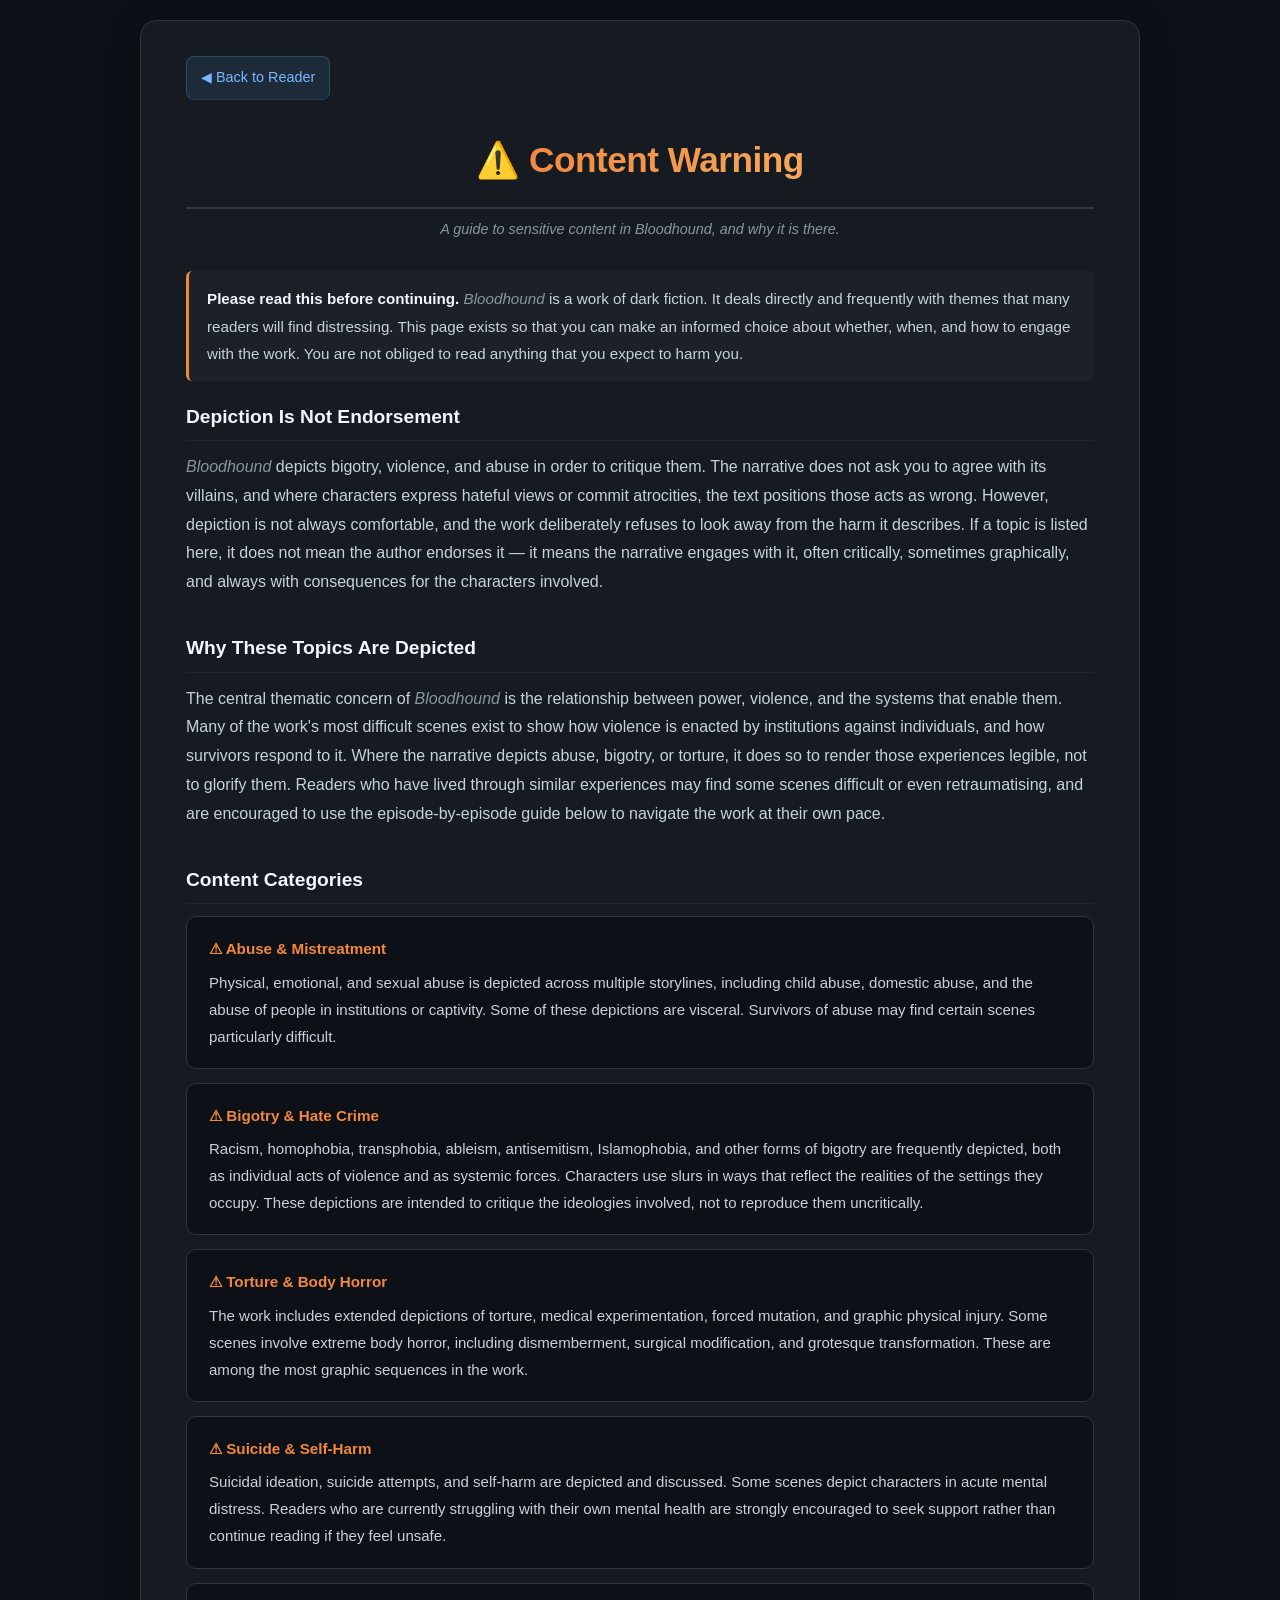
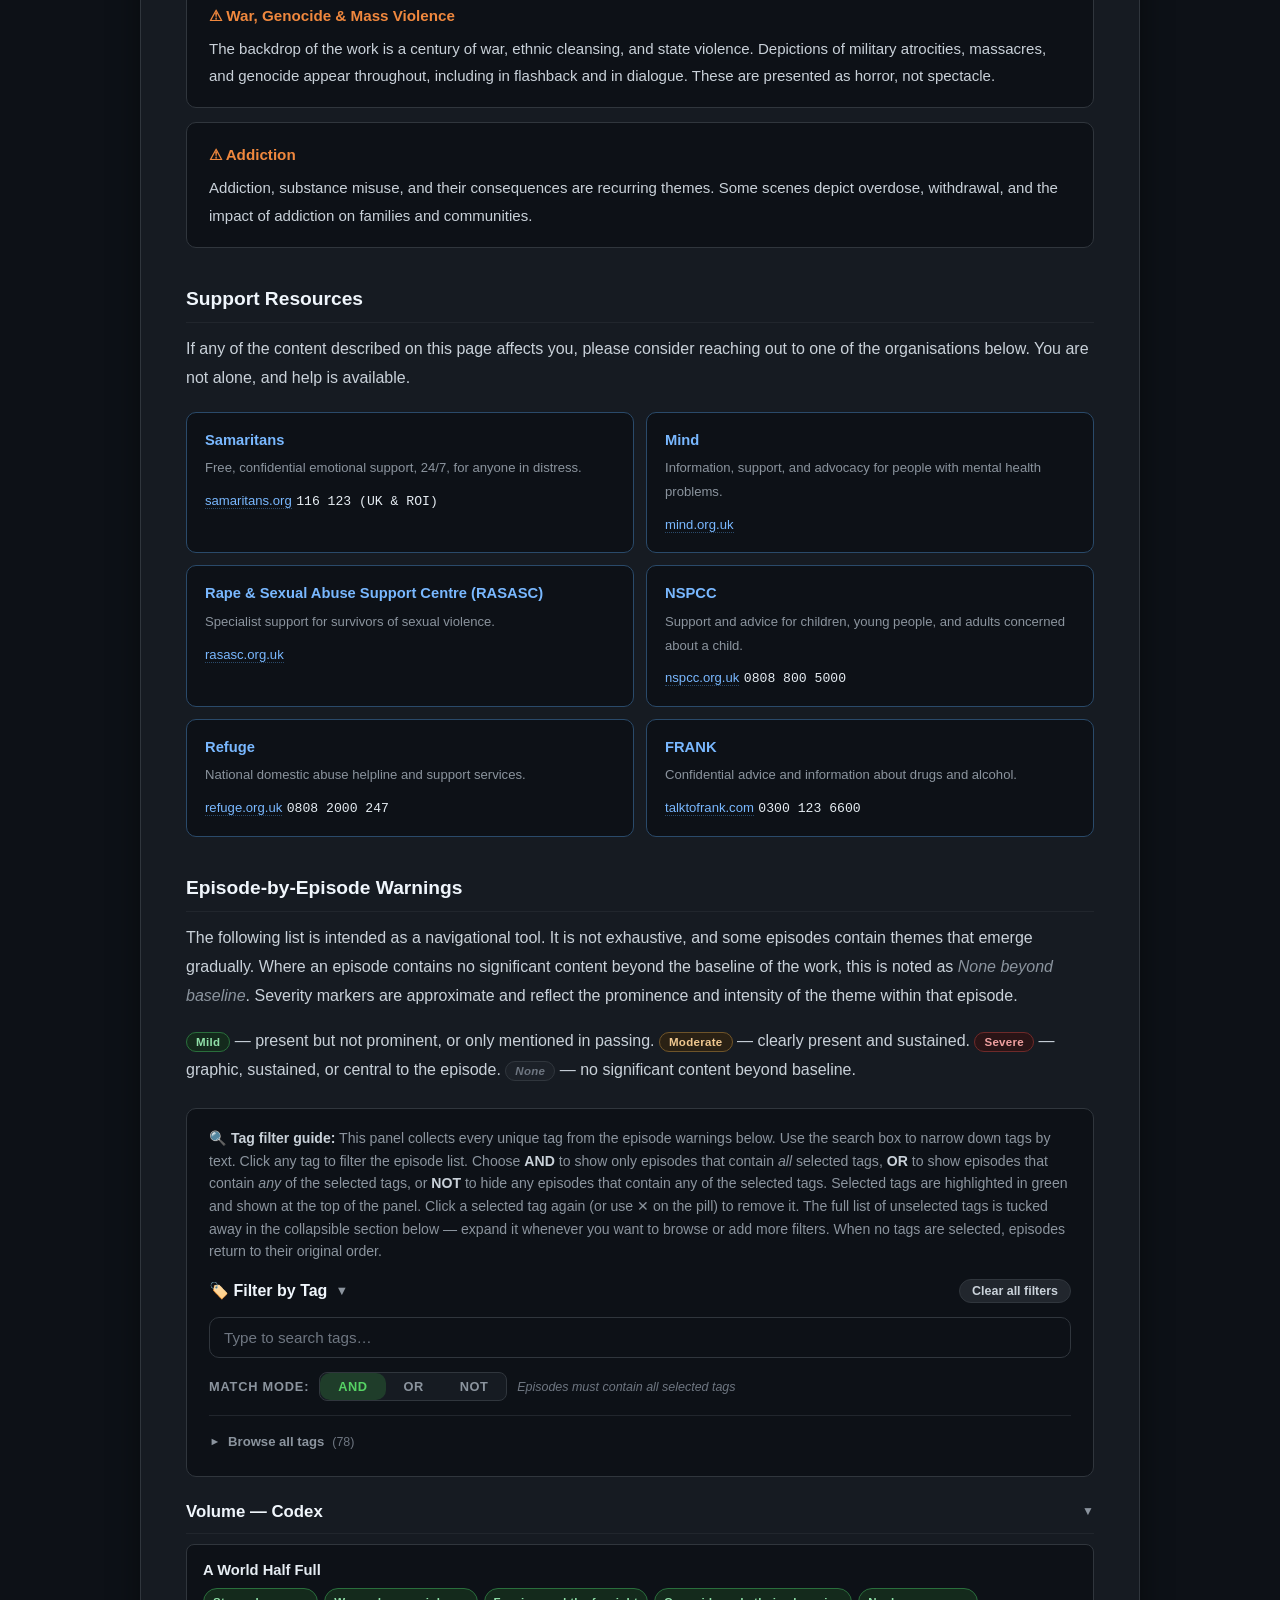
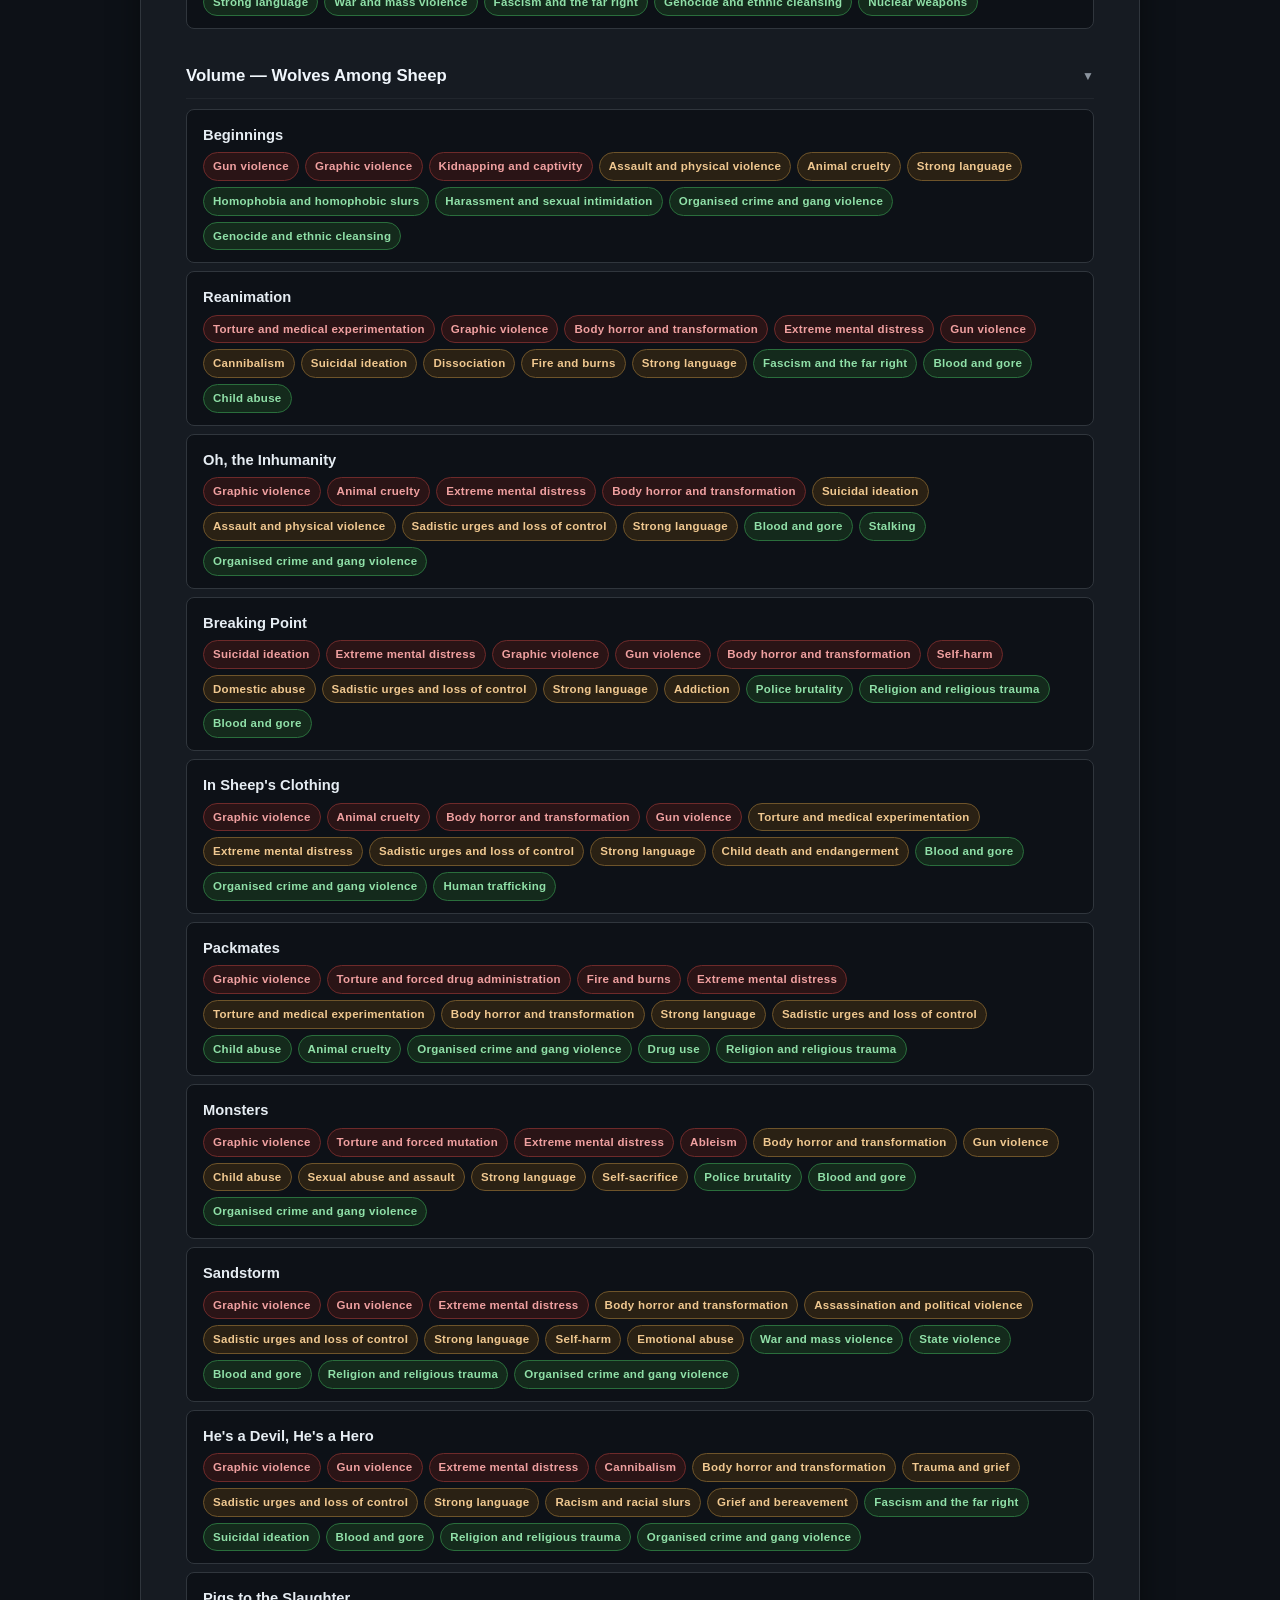
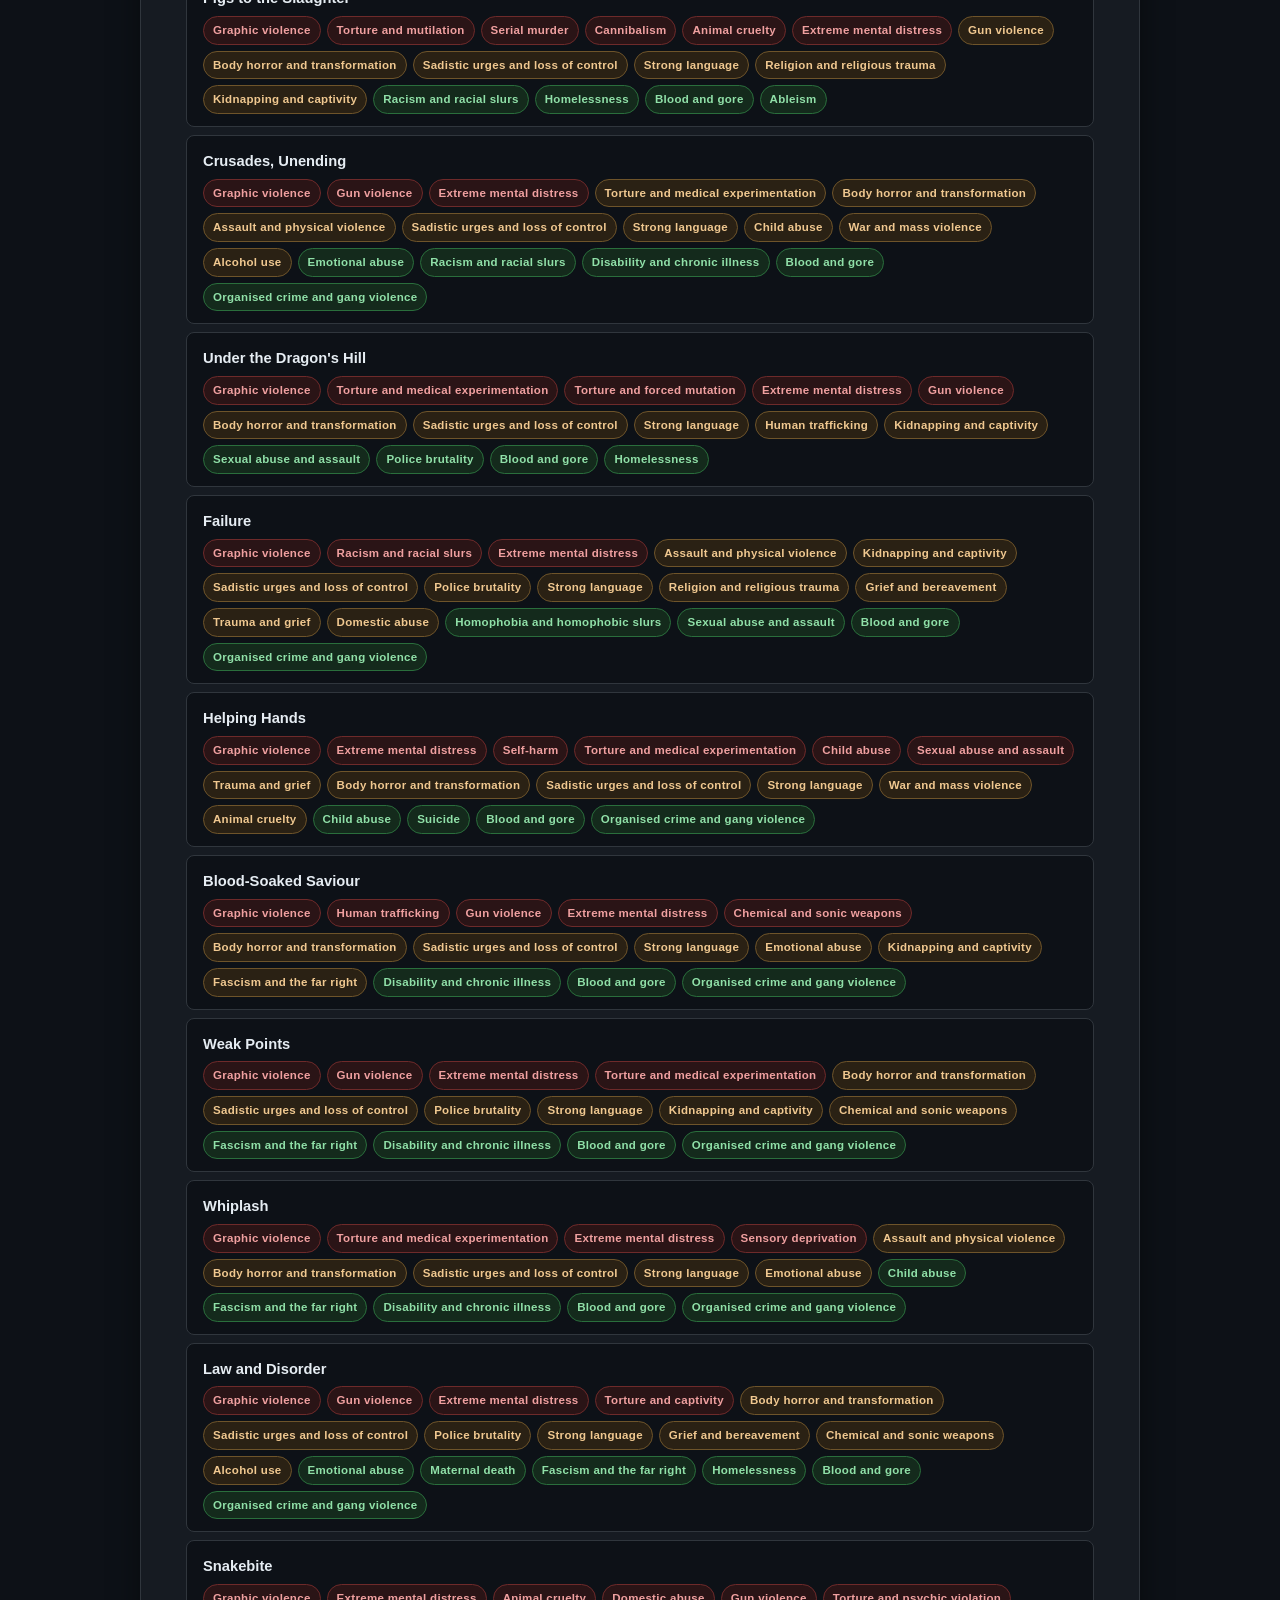
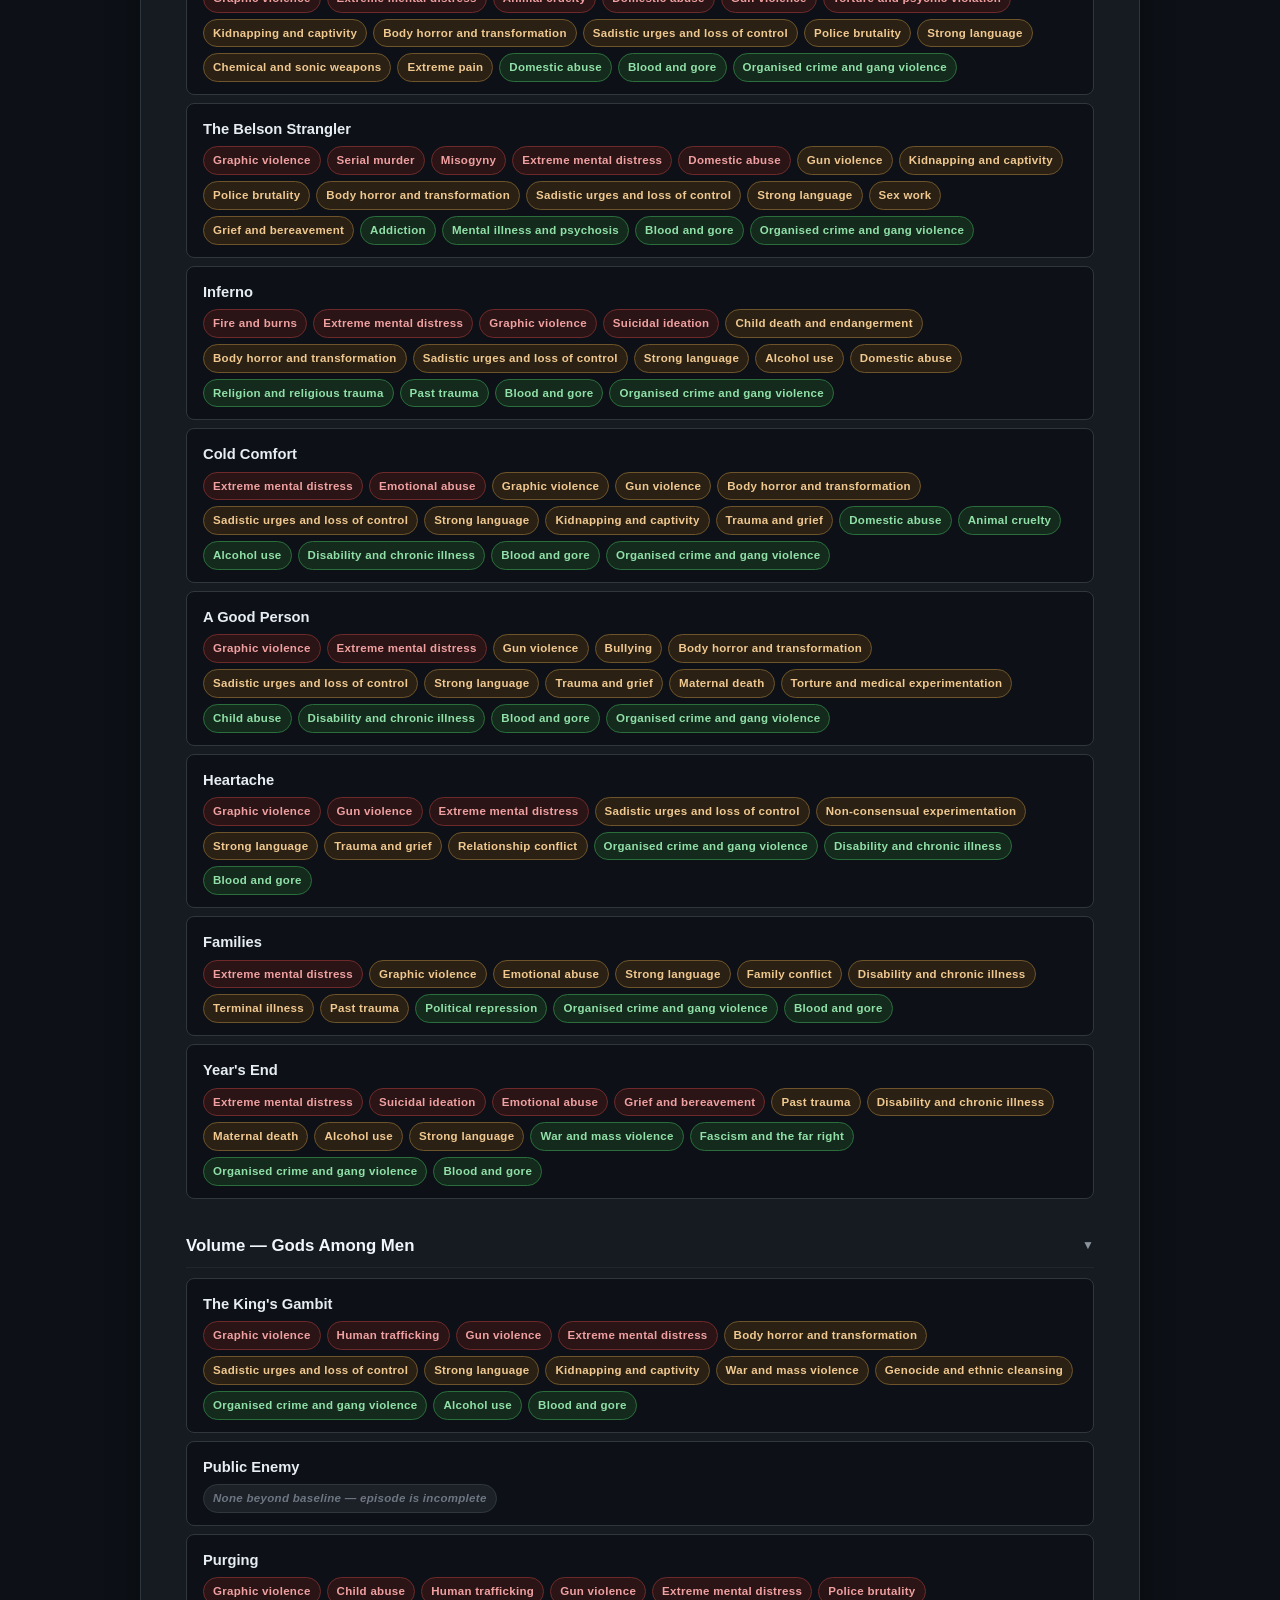
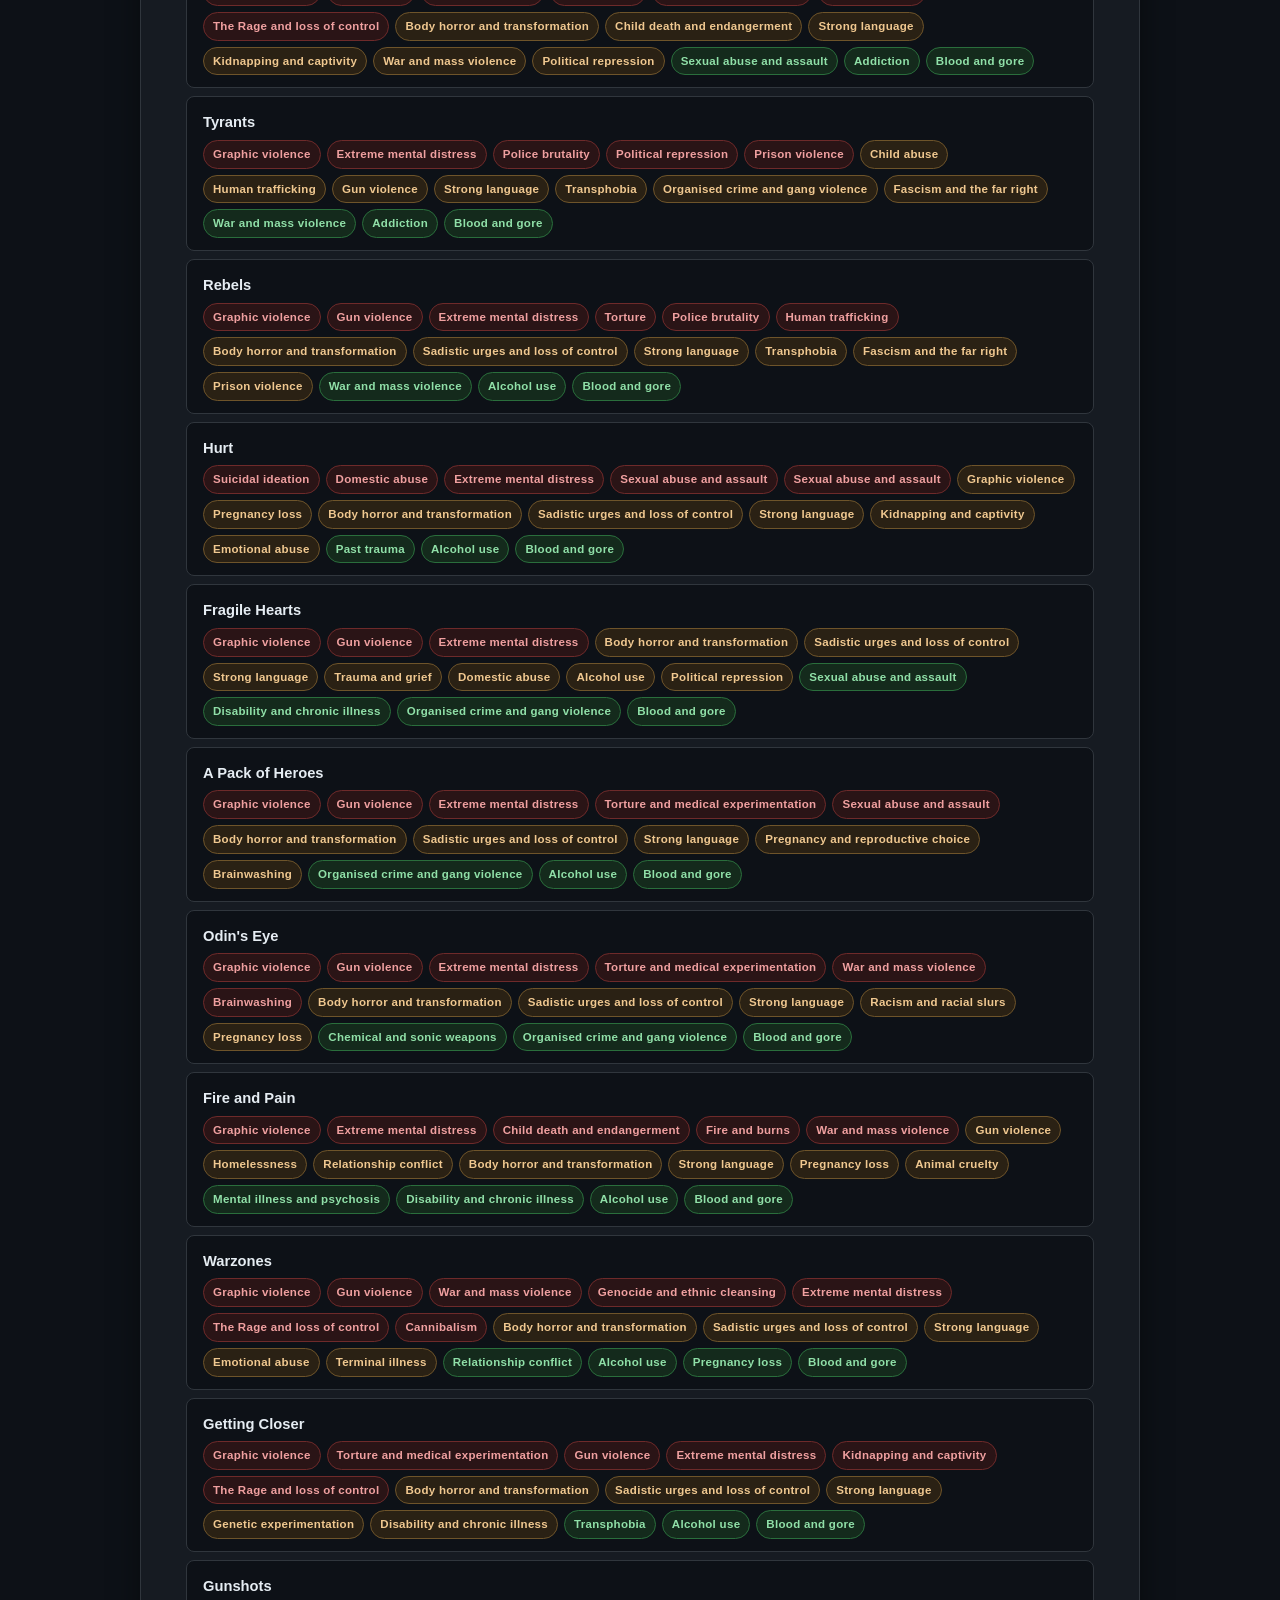
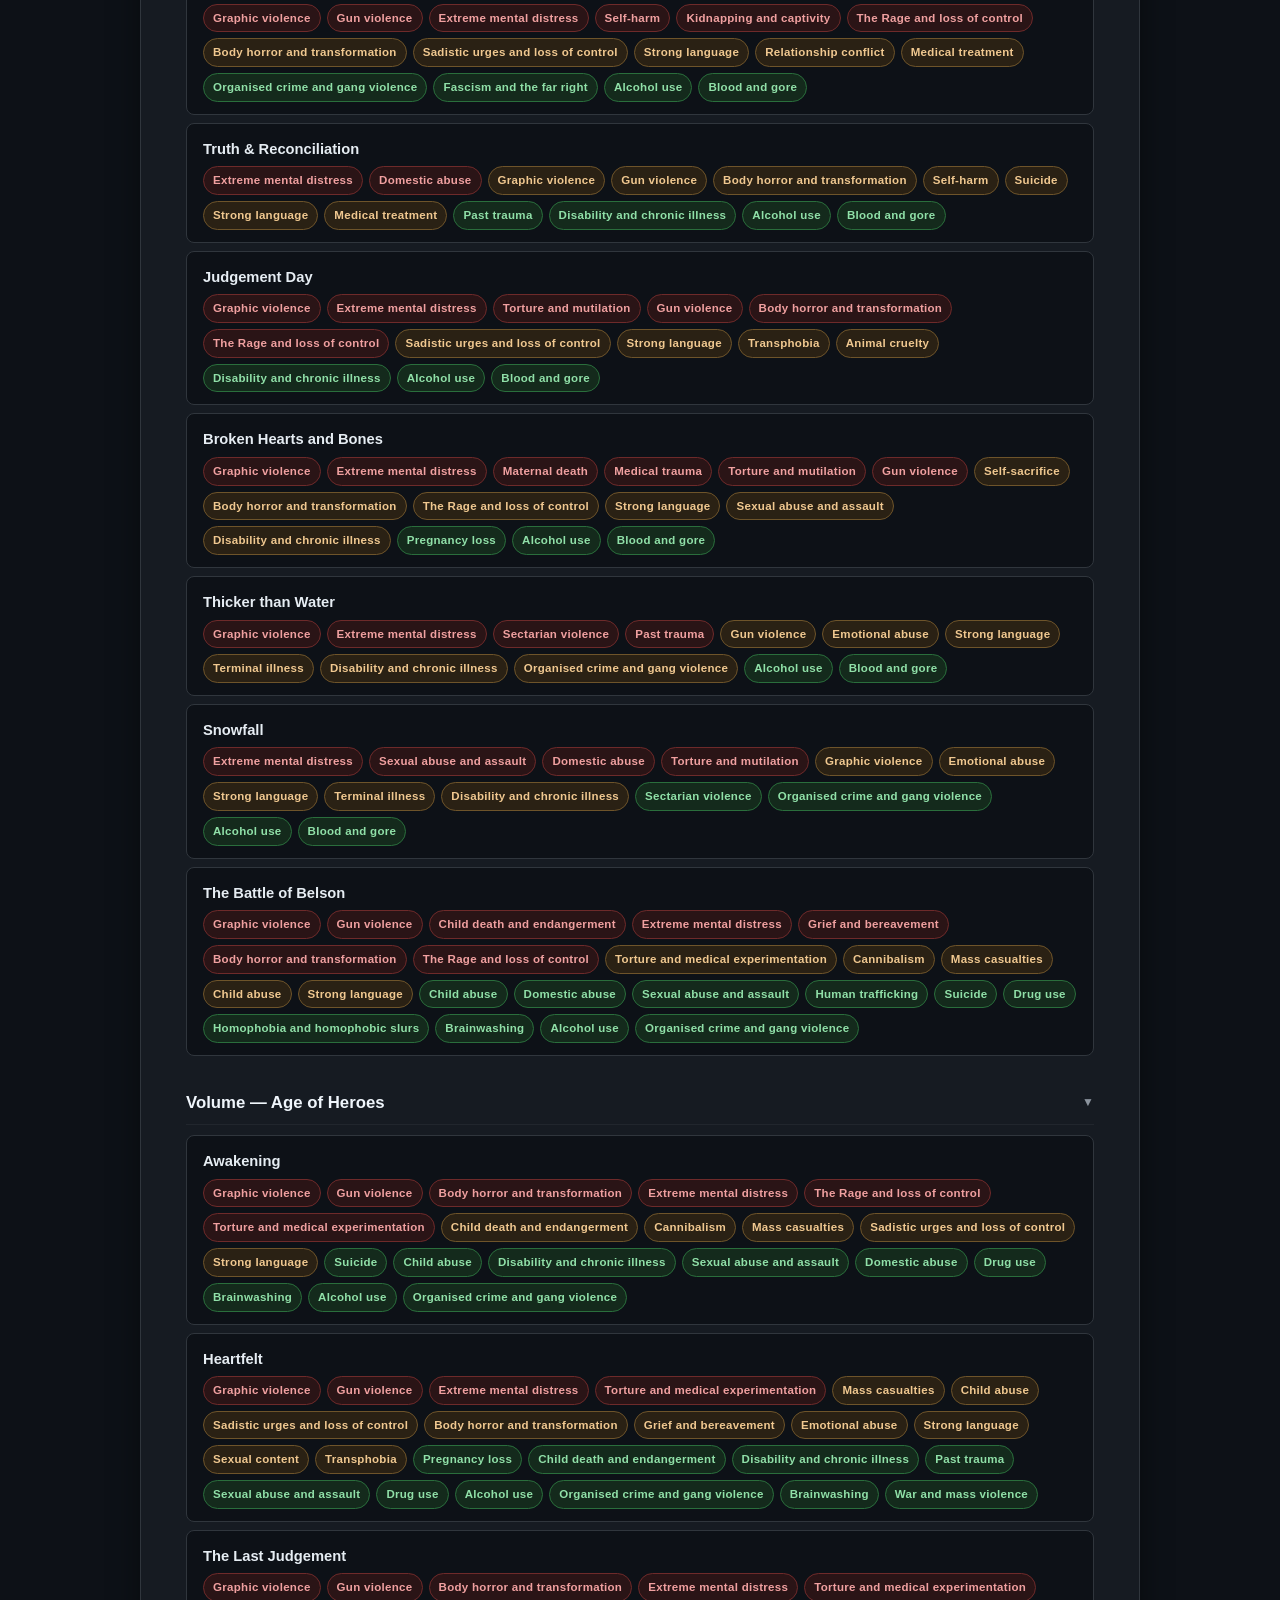
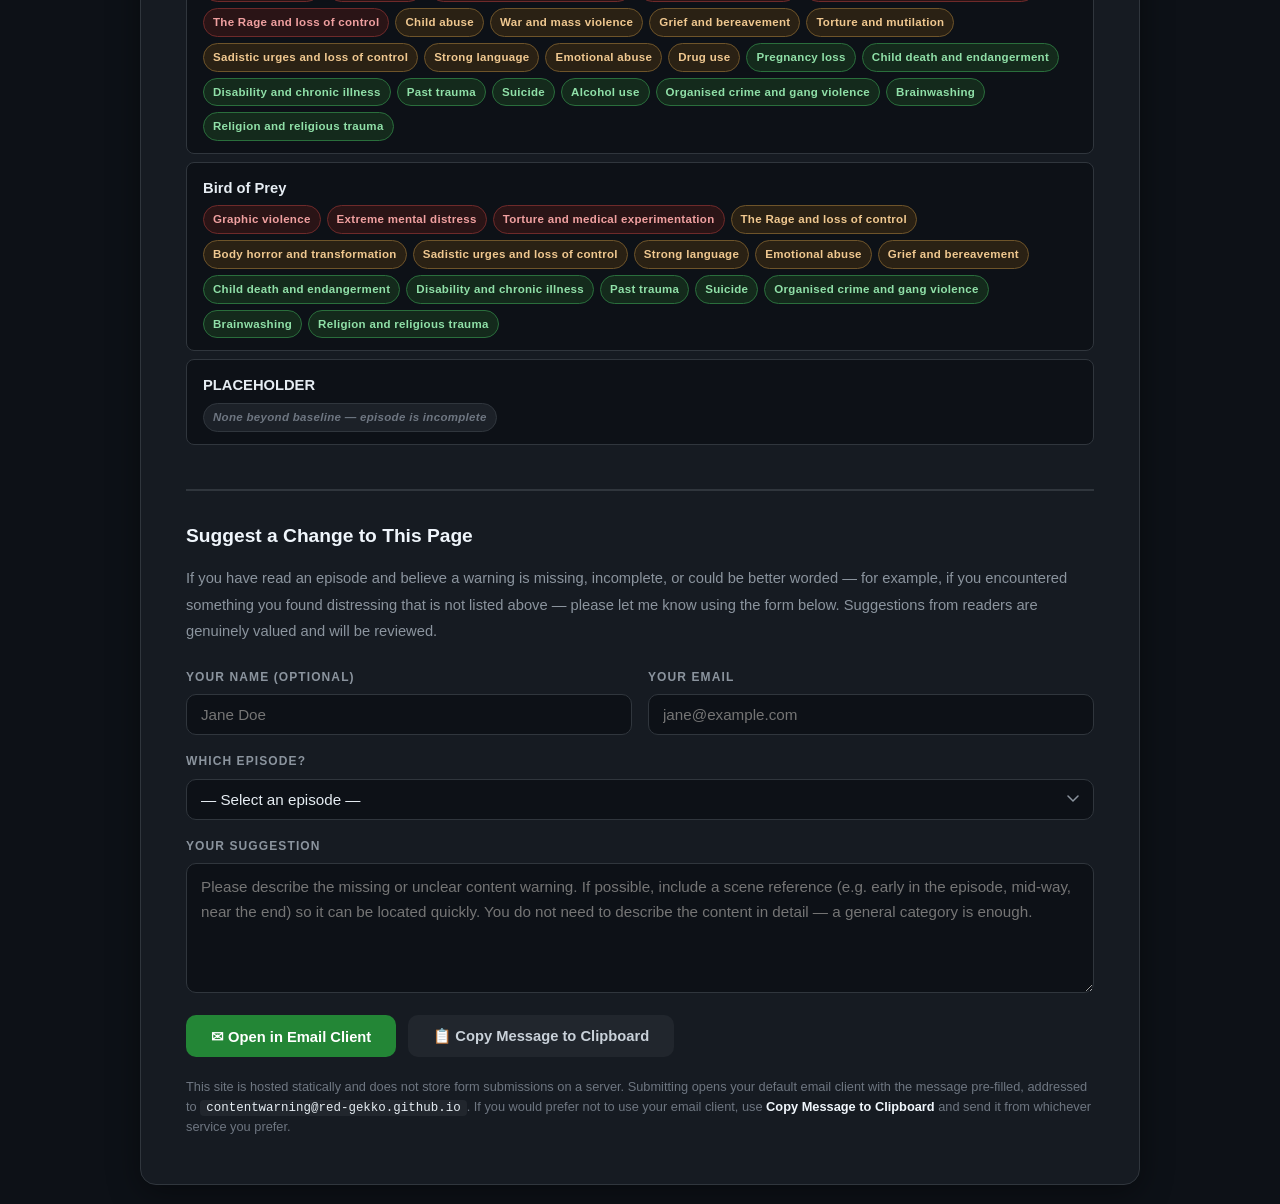
==== commit aea27a24: "update contentwarning.html" ====
--- a/current/contentwarning.html
+++ b/current/contentwarning.html
@@ -4,7 +4,6 @@
     <meta charset="UTF-8">
     <meta name="viewport" content="width=device-width, initial-scale=1.0">
     <title>Content Warning — Bloodhound</title>
-    
     <link rel="stylesheet" href="styles.css">
 </head>
 <body>
@@ -156,19 +155,19 @@
             approximate and reflect the prominence and intensity of the theme within that episode.
         </p>
         <p>
-            <span class="tag mild">Mild</span> — present but not prominent.
+            <span class="tag mild">Mild</span> — present but not prominent, or only mentioned in passing.
             <span class="tag moderate">Moderate</span> — clearly present and sustained.
             <span class="tag severe">Severe</span> — graphic, sustained, or central to the episode.
             <span class="tag none">None</span> — no significant content beyond baseline.
         </p>
 
-        <!-- ── TAG FILTER PANEL (collapsible, dynamic, with AND/OR and collapsible unselected tags) ── -->
         <div class="tag-filter-panel" id="tagFilterPanel">
             <div class="filter-guide">
                 <strong>🔍 Tag filter guide:</strong> This panel collects every unique tag from the episode warnings below.
                 Use the search box to narrow down tags by text. Click any tag to filter the episode list.
-                Choose <strong>AND</strong> to show only episodes that contain <em>all</em> selected tags, or
-                <strong>OR</strong> to show episodes that contain <em>any</em> of the selected tags.
+                Choose <strong>AND</strong> to show only episodes that contain <em>all</em> selected tags,
+                <strong>OR</strong> to show episodes that contain <em>any</em> of the selected tags, or
+                <strong>NOT</strong> to hide any episodes that contain any of the selected tags.
                 Selected tags are highlighted in green and shown at the top of the panel.
                 Click a selected tag again (or use ✕ on the pill) to remove it.
                 The full list of unselected tags is tucked away in the collapsible section below — expand it
@@ -184,20 +183,18 @@
             <div class="tag-filter-body" id="tagFilterBody">
                 <input type="text" class="tag-search-input" id="tagSearchInput" placeholder="Type to search tags…" autocomplete="off">
 
-                <!-- AND / OR toggle -->
                 <div class="match-mode-toggle" id="matchModeToggle">
                     <span class="toggle-label">Match mode:</span>
                     <div class="toggle-btn-group" role="group" aria-label="Match mode">
                         <button class="toggle-btn active" id="modeAndBtn" type="button" data-mode="AND">AND</button>
                         <button class="toggle-btn" id="modeOrBtn" type="button" data-mode="OR">OR</button>
+                        <button class="toggle-btn" id="modeNotBtn" type="button" data-mode="NOT">NOT</button>
                     </div>
                     <span class="toggle-hint" id="modeHint">Episodes must contain all selected tags</span>
                 </div>
 
-                <!-- Selected filter pills -->
                 <div class="selected-filters-bar" id="selectedFiltersBar"></div>
 
-                <!-- Unselected tags (collapsible, closed by default) -->
                 <div class="unselected-tags-wrapper collapsed" id="unselectedTagsWrapper">
                     <div class="unselected-tags-header" id="unselectedTagsHeader">
                         <span class="unselected-chevron">▼</span>
@@ -212,7 +209,6 @@
             </div>
         </div>
 
-        <!-- ── VOLUMES & EPISODES (original content) ── -->
 <!-- ============================================================= -->
 <!-- VOLUME - CODEX                                                -->
 <!-- ============================================================= -->
@@ -222,11 +218,11 @@
     <div class="episode-warning">
         <div class="ep-name">A World Half Full</div>
         <div class="ep-tags">
-            <span class="tag mild">Strong language (explicitly flagged)</span>
-            <span class="tag mild">Discussion of war and historical atrocities (no depiction)</span>
-            <span class="tag mild">Discussion of fascism and imperialism</span>
-            <span class="tag mild">Discussion of genocide and ethnic cleansing (referenced, not depicted)</span>
-            <span class="tag mild">Discussion of nuclear weapons (referenced, not depicted)</span>
+            <span class="tag mild">Strong language</span>
+            <span class="tag mild">War and mass violence</span>
+            <span class="tag mild">Fascism and the far right</span>
+            <span class="tag mild">Genocide and ethnic cleansing</span>
+            <span class="tag mild">Nuclear weapons</span>
         </div>
     </div>
 </div>
@@ -240,518 +236,518 @@
     <div class="episode-warning">
         <div class="ep-name">Beginnings</div>
         <div class="ep-tags">
-            <span class="tag severe">Gun violence (depicted)</span>
-            <span class="tag severe">Graphic injury (depicted)</span>
-            <span class="tag severe">Kidnapping and captivity (depicted)</span>
-            <span class="tag moderate">Assault and physical violence (depicted)</span>
-            <span class="tag moderate">Animal captivity and experimentation (depicted)</span>
-            <span class="tag moderate">Strong language</span>
-            <span class="tag mild">Homophobic and misogynistic slurs (depicted)</span>
-            <span class="tag mild">Harassment and sexual intimidation (depicted)</span>
-            <span class="tag mild">Discussion of gang violence and organised crime</span>
-            <span class="tag mild">Discussion of ethnic cleansing (referenced, news broadcast)</span>
+            <span class="tag severe">Gun violence</span>
+            <span class="tag severe">Graphic violence</span>
+            <span class="tag severe">Kidnapping and captivity</span>
+            <span class="tag moderate">Assault and physical violence</span>
+            <span class="tag moderate">Animal cruelty</span>
+            <span class="tag moderate">Strong language</span>
+            <span class="tag mild">Homophobia and homophobic slurs</span>
+            <span class="tag mild">Harassment and sexual intimidation</span>
+            <span class="tag mild">Organised crime and gang violence</span>
+            <span class="tag mild">Genocide and ethnic cleansing</span>
         </div>
     </div>
 
     <div class="episode-warning">
         <div class="ep-name">Reanimation</div>
         <div class="ep-tags">
-            <span class="tag severe">Torture and medical experimentation (depicted)</span>
-            <span class="tag severe">Graphic violence and dismemberment (depicted)</span>
-            <span class="tag severe">Body horror and transformation (depicted)</span>
-            <span class="tag severe">Depiction of extreme mental distress</span>
-            <span class="tag severe">Gun violence (depicted)</span>
-            <span class="tag moderate">Cannibalism (depicted)</span>
-            <span class="tag moderate">Suicidal ideation (depicted)</span>
-            <span class="tag moderate">Dissociation and loss of control (depicted)</span>
-            <span class="tag moderate">Graphic injury and burns (depicted)</span>
-            <span class="tag moderate">Strong language</span>
-            <span class="tag mild">Neo-Nazi imagery and hate-group references (depicted)</span>
-            <span class="tag mild">Blood and gore (depicted)</span>
-            <span class="tag mild">Discussion of child abuse and foster care (referenced)</span>
+            <span class="tag severe">Torture and medical experimentation</span>
+            <span class="tag severe">Graphic violence</span>
+            <span class="tag severe">Body horror and transformation</span>
+            <span class="tag severe">Extreme mental distress</span>
+            <span class="tag severe">Gun violence</span>
+            <span class="tag moderate">Cannibalism</span>
+            <span class="tag moderate">Suicidal ideation</span>
+            <span class="tag moderate">Dissociation</span>
+            <span class="tag moderate">Fire and burns</span>
+            <span class="tag moderate">Strong language</span>
+            <span class="tag mild">Fascism and the far right</span>
+            <span class="tag mild">Blood and gore</span>
+            <span class="tag mild">Child abuse</span>
         </div>
     </div>
 
     <div class="episode-warning">
         <div class="ep-name">Oh, the Inhumanity</div>
         <div class="ep-tags">
-            <span class="tag severe">Graphic violence (depicted)</span>
-            <span class="tag severe">Animal predation and butchery (depicted)</span>
-            <span class="tag severe">Depiction of extreme mental distress</span>
-            <span class="tag severe">Body horror and transformation (depicted)</span>
-            <span class="tag moderate">Suicidal ideation and self-loathing</span>
-            <span class="tag moderate">Assault and physical violence (depicted)</span>
-            <span class="tag moderate">Depiction of sadistic urges and loss of control</span>
-            <span class="tag moderate">Strong language</span>
-            <span class="tag mild">Blood and gore (depicted)</span>
-            <span class="tag mild">Stalking and pursuit (depicted)</span>
-            <span class="tag mild">Discussion of gang violence and organised crime</span>
+            <span class="tag severe">Graphic violence</span>
+            <span class="tag severe">Animal cruelty</span>
+            <span class="tag severe">Extreme mental distress</span>
+            <span class="tag severe">Body horror and transformation</span>
+            <span class="tag moderate">Suicidal ideation</span>
+            <span class="tag moderate">Assault and physical violence</span>
+            <span class="tag moderate">Sadistic urges and loss of control</span>
+            <span class="tag moderate">Strong language</span>
+            <span class="tag mild">Blood and gore</span>
+            <span class="tag mild">Stalking</span>
+            <span class="tag mild">Organised crime and gang violence</span>
         </div>
     </div>
 
     <div class="episode-warning">
         <div class="ep-name">Breaking Point</div>
         <div class="ep-tags">
-            <span class="tag severe">Suicidal ideation and attempted suicide (depicted)</span>
-            <span class="tag severe">Depiction of extreme mental distress</span>
-            <span class="tag severe">Graphic violence (depicted)</span>
-            <span class="tag severe">Gun violence (depicted)</span>
-            <span class="tag severe">Body horror and transformation (depicted)</span>
-            <span class="tag severe">Depiction of self-harm (depicted)</span>
-            <span class="tag moderate">Domestic abuse and family trauma (discussed)</span>
-            <span class="tag moderate">Depiction of sadistic urges and loss of control</span>
-            <span class="tag moderate">Strong language</span>
-            <span class="tag moderate">Addiction and drug distribution (depicted)</span>
-            <span class="tag mild">Police brutality and abuse of power (referenced)</span>
-            <span class="tag mild">Religious trauma and crisis of faith (depicted)</span>
-            <span class="tag mild">Blood and gore (depicted)</span>
+            <span class="tag severe">Suicidal ideation</span>
+            <span class="tag severe">Extreme mental distress</span>
+            <span class="tag severe">Graphic violence</span>
+            <span class="tag severe">Gun violence</span>
+            <span class="tag severe">Body horror and transformation</span>
+            <span class="tag severe">Self-harm</span>
+            <span class="tag moderate">Domestic abuse</span>
+            <span class="tag moderate">Sadistic urges and loss of control</span>
+            <span class="tag moderate">Strong language</span>
+            <span class="tag moderate">Addiction</span>
+            <span class="tag mild">Police brutality</span>
+            <span class="tag mild">Religion and religious trauma</span>
+            <span class="tag mild">Blood and gore</span>
         </div>
     </div>
 
     <div class="episode-warning">
         <div class="ep-name">In Sheep's Clothing</div>
         <div class="ep-tags">
-            <span class="tag severe">Graphic violence (depicted)</span>
-            <span class="tag severe">Animal captivity and experimentation (depicted)</span>
-            <span class="tag severe">Body horror and transformation (depicted)</span>
-            <span class="tag severe">Gun violence (depicted)</span>
-            <span class="tag moderate">Discussion of torture and medical experimentation (referenced)</span>
-            <span class="tag moderate">Depiction of extreme mental distress</span>
-            <span class="tag moderate">Depiction of sadistic urges and loss of control</span>
-            <span class="tag moderate">Strong language</span>
-            <span class="tag moderate">Depiction of child death and bereavement (referenced)</span>
-            <span class="tag mild">Blood and gore (depicted)</span>
-            <span class="tag mild">Discussion of gang violence and organised crime</span>
-            <span class="tag mild">Discussion of human trafficking and drug distribution (referenced)</span>
+            <span class="tag severe">Graphic violence</span>
+            <span class="tag severe">Animal cruelty</span>
+            <span class="tag severe">Body horror and transformation</span>
+            <span class="tag severe">Gun violence</span>
+            <span class="tag moderate">Torture and medical experimentation</span>
+            <span class="tag moderate">Extreme mental distress</span>
+            <span class="tag moderate">Sadistic urges and loss of control</span>
+            <span class="tag moderate">Strong language</span>
+            <span class="tag moderate">Child death and endangerment</span>
+            <span class="tag mild">Blood and gore</span>
+            <span class="tag mild">Organised crime and gang violence</span>
+            <span class="tag mild">Human trafficking</span>
         </div>
     </div>
 
     <div class="episode-warning">
         <div class="ep-name">Packmates</div>
         <div class="ep-tags">
-            <span class="tag severe">Graphic violence (depicted)</span>
-            <span class="tag severe">Torture and forced drug administration (depicted)</span>
-            <span class="tag severe">Fire and burn injuries (depicted)</span>
-            <span class="tag severe">Depiction of extreme mental distress</span>
-            <span class="tag moderate">Discussion of torture and animal experimentation (referenced)</span>
-            <span class="tag moderate">Body horror and transformation (depicted)</span>
-            <span class="tag moderate">Strong language</span>
-            <span class="tag moderate">Depiction of sadistic urges and loss of control</span>
-            <span class="tag mild">Discussion of child abuse and foster care (referenced)</span>
-            <span class="tag mild">Discussion of animal cruelty (referenced)</span>
-            <span class="tag mild">Discussion of gang violence and organised crime</span>
-            <span class="tag mild">Drug use and overdose (depicted)</span>
-            <span class="tag mild">Religious content and confession (depicted)</span>
+            <span class="tag severe">Graphic violence</span>
+            <span class="tag severe">Torture and forced drug administration</span>
+            <span class="tag severe">Fire and burns</span>
+            <span class="tag severe">Extreme mental distress</span>
+            <span class="tag moderate">Torture and medical experimentation</span>
+            <span class="tag moderate">Body horror and transformation</span>
+            <span class="tag moderate">Strong language</span>
+            <span class="tag moderate">Sadistic urges and loss of control</span>
+            <span class="tag mild">Child abuse</span>
+            <span class="tag mild">Animal cruelty</span>
+            <span class="tag mild">Organised crime and gang violence</span>
+            <span class="tag mild">Drug use</span>
+            <span class="tag mild">Religion and religious trauma</span>
         </div>
     </div>
 
     <div class="episode-warning">
         <div class="ep-name">Monsters</div>
         <div class="ep-tags">
-            <span class="tag severe">Graphic violence (depicted)</span>
-            <span class="tag severe">Torture and forced mutation (depicted)</span>
-            <span class="tag severe">Depiction of extreme mental distress</span>
-            <span class="tag severe">Abuse of people with disabilities or deformities (depicted)</span>
-            <span class="tag moderate">Body horror and transformation (depicted)</span>
-            <span class="tag moderate">Gun violence (depicted)</span>
-            <span class="tag moderate">Depiction of abusive childhood and bullying (depicted)</span>
-            <span class="tag moderate">Implied sexual abuse and grooming (referenced)</span>
-            <span class="tag moderate">Strong language</span>
-            <span class="tag moderate">Suicidal ideation and attempted self-sacrifice (depicted)</span>
-            <span class="tag mild">Police violence and abuse of power (depicted)</span>
-            <span class="tag mild">Blood and gore (depicted)</span>
-            <span class="tag mild">Discussion of organised crime and gang violence</span>
+            <span class="tag severe">Graphic violence</span>
+            <span class="tag severe">Torture and forced mutation</span>
+            <span class="tag severe">Extreme mental distress</span>
+            <span class="tag severe">Ableism</span>
+            <span class="tag moderate">Body horror and transformation</span>
+            <span class="tag moderate">Gun violence</span>
+            <span class="tag moderate">Child abuse</span>
+            <span class="tag moderate">Sexual abuse and assault</span>
+            <span class="tag moderate">Strong language</span>
+            <span class="tag moderate">Self-sacrifice</span>
+            <span class="tag mild">Police brutality</span>
+            <span class="tag mild">Blood and gore</span>
+            <span class="tag mild">Organised crime and gang violence</span>
         </div>
     </div>
 
     <div class="episode-warning">
         <div class="ep-name">Sandstorm</div>
         <div class="ep-tags">
-            <span class="tag severe">Graphic violence (depicted)</span>
-            <span class="tag severe">Gun violence (depicted)</span>
-            <span class="tag severe">Depiction of extreme mental distress</span>
-            <span class="tag moderate">Body horror and transformation (depicted)</span>
-            <span class="tag moderate">Assassination and political violence (depicted)</span>
-            <span class="tag moderate">Depiction of sadistic urges and loss of control</span>
-            <span class="tag moderate">Strong language</span>
-            <span class="tag moderate">Depiction of self-harm (depicted)</span>
-            <span class="tag moderate">Manipulation and emotional abuse (depicted)</span>
-            <span class="tag mild">Discussion of war, colonialism, and ethnic cleansing (referenced)</span>
-            <span class="tag mild">Discussion of apartheid and state violence (referenced)</span>
-            <span class="tag mild">Blood and gore (depicted)</span>
-            <span class="tag mild">Religious content and prayer (depicted)</span>
-            <span class="tag mild">Discussion of organised crime and gang violence</span>
+            <span class="tag severe">Graphic violence</span>
+            <span class="tag severe">Gun violence</span>
+            <span class="tag severe">Extreme mental distress</span>
+            <span class="tag moderate">Body horror and transformation</span>
+            <span class="tag moderate">Assassination and political violence</span>
+            <span class="tag moderate">Sadistic urges and loss of control</span>
+            <span class="tag moderate">Strong language</span>
+            <span class="tag moderate">Self-harm</span>
+            <span class="tag moderate">Emotional abuse</span>
+            <span class="tag mild">War and mass violence</span>
+            <span class="tag mild">State violence</span>
+            <span class="tag mild">Blood and gore</span>
+            <span class="tag mild">Religion and religious trauma</span>
+            <span class="tag mild">Organised crime and gang violence</span>
         </div>
     </div>
 
     <div class="episode-warning">
         <div class="ep-name">He's a Devil, He's a Hero</div>
         <div class="ep-tags">
-            <span class="tag severe">Graphic violence (depicted)</span>
-            <span class="tag severe">Gun violence (depicted)</span>
-            <span class="tag severe">Depiction of extreme mental distress</span>
-            <span class="tag severe">Cannibalism (depicted)</span>
-            <span class="tag moderate">Body horror and transformation (depicted)</span>
-            <span class="tag moderate">Nightmares and traumatic flashbacks (depicted)</span>
-            <span class="tag moderate">Depiction of sadistic urges and loss of control</span>
-            <span class="tag moderate">Strong language</span>
-            <span class="tag moderate">Racial abuse and slurs (depicted)</span>
-            <span class="tag moderate">Depiction of death and bereavement (depicted)</span>
-            <span class="tag mild">Discussion of neo-Nazi ideology (referenced)</span>
-            <span class="tag mild">Discussion of self-harm and suicidal thoughts (referenced)</span>
-            <span class="tag mild">Blood and gore (depicted)</span>
-            <span class="tag mild">Religious content and funeral rites (depicted)</span>
-            <span class="tag mild">Discussion of organised crime and gang violence</span>
+            <span class="tag severe">Graphic violence</span>
+            <span class="tag severe">Gun violence</span>
+            <span class="tag severe">Extreme mental distress</span>
+            <span class="tag severe">Cannibalism</span>
+            <span class="tag moderate">Body horror and transformation</span>
+            <span class="tag moderate">Trauma and grief</span>
+            <span class="tag moderate">Sadistic urges and loss of control</span>
+            <span class="tag moderate">Strong language</span>
+            <span class="tag moderate">Racism and racial slurs</span>
+            <span class="tag moderate">Grief and bereavement</span>
+            <span class="tag mild">Fascism and the far right</span>
+            <span class="tag mild">Suicidal ideation</span>
+            <span class="tag mild">Blood and gore</span>
+            <span class="tag mild">Religion and religious trauma</span>
+            <span class="tag mild">Organised crime and gang violence</span>
         </div>
     </div>
 
     <div class="episode-warning">
         <div class="ep-name">Pigs to the Slaughter</div>
         <div class="ep-tags">
-            <span class="tag severe">Graphic violence (depicted)</span>
-            <span class="tag severe">Torture and mutilation (depicted)</span>
-            <span class="tag severe">Serial murder (depicted)</span>
-            <span class="tag severe">Cannibalism (depicted)</span>
-            <span class="tag severe">Animal cruelty (depicted)</span>
-            <span class="tag severe">Depiction of extreme mental distress</span>
-            <span class="tag moderate">Gun violence (depicted)</span>
-            <span class="tag moderate">Body horror and transformation (depicted)</span>
-            <span class="tag moderate">Depiction of sadistic urges and loss of control</span>
-            <span class="tag moderate">Strong language</span>
-            <span class="tag moderate">Religious trauma and crisis of faith (depicted)</span>
-            <span class="tag moderate">Kidnapping and hostage-taking (depicted)</span>
-            <span class="tag mild">Racial abuse and slurs (referenced)</span>
-            <span class="tag mild">Discussion of homelessness and social inequality (referenced)</span>
-            <span class="tag mild">Blood and gore (depicted)</span>
-            <span class="tag mild">Discussion of abuse of people with disabilities (referenced)</span>
+            <span class="tag severe">Graphic violence</span>
+            <span class="tag severe">Torture and mutilation</span>
+            <span class="tag severe">Serial murder</span>
+            <span class="tag severe">Cannibalism</span>
+            <span class="tag severe">Animal cruelty</span>
+            <span class="tag severe">Extreme mental distress</span>
+            <span class="tag moderate">Gun violence</span>
+            <span class="tag moderate">Body horror and transformation</span>
+            <span class="tag moderate">Sadistic urges and loss of control</span>
+            <span class="tag moderate">Strong language</span>
+            <span class="tag moderate">Religion and religious trauma</span>
+            <span class="tag moderate">Kidnapping and captivity</span>
+            <span class="tag mild">Racism and racial slurs</span>
+            <span class="tag mild">Homelessness</span>
+            <span class="tag mild">Blood and gore</span>
+            <span class="tag mild">Ableism</span>
         </div>
     </div>
 
     <div class="episode-warning">
         <div class="ep-name">Crusades, Unending</div>
         <div class="ep-tags">
-            <span class="tag severe">Graphic violence (depicted)</span>
-            <span class="tag severe">Gun violence (depicted)</span>
-            <span class="tag severe">Depiction of extreme mental distress</span>
-            <span class="tag moderate">Torture and medical experimentation (referenced)</span>
-            <span class="tag moderate">Body horror and transformation (depicted)</span>
-            <span class="tag moderate">Assault and physical violence (depicted)</span>
-            <span class="tag moderate">Depiction of sadistic urges and loss of control</span>
-            <span class="tag moderate">Strong language</span>
-            <span class="tag moderate">Depiction of child abuse and family trauma (referenced)</span>
-            <span class="tag moderate">Discussion of war and sectarian violence (referenced)</span>
-            <span class="tag moderate">Alcohol use and intoxication (depicted)</span>
-            <span class="tag mild">Manipulation and emotional abuse (depicted)</span>
-            <span class="tag mild">Racial and homophobic slurs (referenced)</span>
-            <span class="tag mild">Discussion of disability and chronic illness (depicted)</span>
-            <span class="tag mild">Blood and gore (depicted)</span>
-            <span class="tag mild">Discussion of organised crime and gang violence</span>
+            <span class="tag severe">Graphic violence</span>
+            <span class="tag severe">Gun violence</span>
+            <span class="tag severe">Extreme mental distress</span>
+            <span class="tag moderate">Torture and medical experimentation</span>
+            <span class="tag moderate">Body horror and transformation</span>
+            <span class="tag moderate">Assault and physical violence</span>
+            <span class="tag moderate">Sadistic urges and loss of control</span>
+            <span class="tag moderate">Strong language</span>
+            <span class="tag moderate">Child abuse</span>
+            <span class="tag moderate">War and mass violence</span>
+            <span class="tag moderate">Alcohol use</span>
+            <span class="tag mild">Emotional abuse</span>
+            <span class="tag mild">Racism and racial slurs</span>
+            <span class="tag mild">Disability and chronic illness</span>
+            <span class="tag mild">Blood and gore</span>
+            <span class="tag mild">Organised crime and gang violence</span>
         </div>
     </div>
 
     <div class="episode-warning">
         <div class="ep-name">Under the Dragon's Hill</div>
         <div class="ep-tags">
-            <span class="tag severe">Graphic violence (depicted)</span>
-            <span class="tag severe">Torture and medical experimentation (depicted)</span>
-            <span class="tag severe">Organ harvesting and forced mutation (depicted)</span>
-            <span class="tag severe">Depiction of extreme mental distress</span>
-            <span class="tag severe">Gun violence (depicted)</span>
-            <span class="tag moderate">Body horror and transformation (depicted)</span>
-            <span class="tag moderate">Depiction of sadistic urges and loss of control</span>
-            <span class="tag moderate">Strong language</span>
-            <span class="tag moderate">Discussion of human trafficking and migrant exploitation (referenced)</span>
-            <span class="tag moderate">Depiction of vulnerable people in captivity (depicted)</span>
-            <span class="tag mild">Discussion of child sexual abuse (implied, referenced)</span>
-            <span class="tag mild">Police violence and abuse of power (depicted)</span>
-            <span class="tag mild">Blood and gore (depicted)</span>
-            <span class="tag mild">Discussion of homelessness and social inequality (referenced)</span>
+            <span class="tag severe">Graphic violence</span>
+            <span class="tag severe">Torture and medical experimentation</span>
+            <span class="tag severe">Torture and forced mutation</span>
+            <span class="tag severe">Extreme mental distress</span>
+            <span class="tag severe">Gun violence</span>
+            <span class="tag moderate">Body horror and transformation</span>
+            <span class="tag moderate">Sadistic urges and loss of control</span>
+            <span class="tag moderate">Strong language</span>
+            <span class="tag moderate">Human trafficking</span>
+            <span class="tag moderate">Kidnapping and captivity</span>
+            <span class="tag mild">Sexual abuse and assault</span>
+            <span class="tag mild">Police brutality</span>
+            <span class="tag mild">Blood and gore</span>
+            <span class="tag mild">Homelessness</span>
         </div>
     </div>
 
     <div class="episode-warning">
         <div class="ep-name">Failure</div>
         <div class="ep-tags">
-            <span class="tag severe">Graphic violence (depicted)</span>
-            <span class="tag severe">Hate crime and racial violence (depicted)</span>
-            <span class="tag severe">Depiction of extreme mental distress</span>
-            <span class="tag moderate">Assault and physical violence (depicted)</span>
-            <span class="tag moderate">Kidnapping and captivity (depicted)</span>
-            <span class="tag moderate">Depiction of sadistic urges and loss of control</span>
-            <span class="tag moderate">Police brutality and abuse of power (depicted)</span>
-            <span class="tag moderate">Strong language</span>
-            <span class="tag moderate">Religious trauma and crisis of faith (depicted)</span>
-            <span class="tag moderate">Death and bereavement (depicted)</span>
-            <span class="tag moderate">Depiction of grief and loss (depicted)</span>
-            <span class="tag moderate">Discussion of domestic abuse and family trauma (referenced)</span>
-            <span class="tag mild">Homophobic slurs (depicted)</span>
-            <span class="tag mild">Discussion of domestic abuse and sexual assault (referenced)</span>
-            <span class="tag mild">Blood and gore (depicted)</span>
-            <span class="tag mild">Discussion of organised crime and gang violence</span>
+            <span class="tag severe">Graphic violence</span>
+            <span class="tag severe">Racism and racial slurs</span>
+            <span class="tag severe">Extreme mental distress</span>
+            <span class="tag moderate">Assault and physical violence</span>
+            <span class="tag moderate">Kidnapping and captivity</span>
+            <span class="tag moderate">Sadistic urges and loss of control</span>
+            <span class="tag moderate">Police brutality</span>
+            <span class="tag moderate">Strong language</span>
+            <span class="tag moderate">Religion and religious trauma</span>
+            <span class="tag moderate">Grief and bereavement</span>
+            <span class="tag moderate">Trauma and grief</span>
+            <span class="tag moderate">Domestic abuse</span>
+            <span class="tag mild">Homophobia and homophobic slurs</span>
+            <span class="tag mild">Sexual abuse and assault</span>
+            <span class="tag mild">Blood and gore</span>
+            <span class="tag mild">Organised crime and gang violence</span>
         </div>
     </div>
 
     <div class="episode-warning">
         <div class="ep-name">Helping Hands</div>
         <div class="ep-tags">
-            <span class="tag severe">Graphic violence and dismemberment (depicted)</span>
-            <span class="tag severe">Depiction of extreme mental distress</span>
-            <span class="tag severe">Depiction of self-harm and amputation (depicted)</span>
-            <span class="tag severe">Torture and medical experimentation (referenced)</span>
-            <span class="tag severe">Discussion of child abuse and sexual abuse (referenced)</span>
-            <span class="tag moderate">Depiction of grief and trauma (depicted)</span>
-            <span class="tag moderate">Body horror and transformation (depicted)</span>
-            <span class="tag moderate">Depiction of sadistic urges and loss of control</span>
-            <span class="tag moderate">Strong language</span>
-            <span class="tag moderate">Discussion of war, colonialism, and PTSD (referenced)</span>
-            <span class="tag moderate">Animal cruelty and death (depicted)</span>
-            <span class="tag mild">Discussion of foster care and abuse (referenced)</span>
-            <span class="tag mild">Discussion of suicide and self-sacrifice (referenced)</span>
-            <span class="tag mild">Blood and gore (depicted)</span>
-            <span class="tag mild">Discussion of organised crime and gang violence</span>
+            <span class="tag severe">Graphic violence</span>
+            <span class="tag severe">Extreme mental distress</span>
+            <span class="tag severe">Self-harm</span>
+            <span class="tag severe">Torture and medical experimentation</span>
+            <span class="tag severe">Child abuse</span>
+            <span class="tag severe">Sexual abuse and assault</span>
+            <span class="tag moderate">Trauma and grief</span>
+            <span class="tag moderate">Body horror and transformation</span>
+            <span class="tag moderate">Sadistic urges and loss of control</span>
+            <span class="tag moderate">Strong language</span>
+            <span class="tag moderate">War and mass violence</span>
+            <span class="tag moderate">Animal cruelty</span>
+            <span class="tag mild">Child abuse</span>
+            <span class="tag mild">Suicide</span>
+            <span class="tag mild">Blood and gore</span>
+            <span class="tag mild">Organised crime and gang violence</span>
         </div>
     </div>
 
     <div class="episode-warning">
         <div class="ep-name">Blood-Soaked Saviour</div>
         <div class="ep-tags">
-            <span class="tag severe">Graphic violence (depicted)</span>
-            <span class="tag severe">Human trafficking and child sexual exploitation (depicted)</span>
-            <span class="tag severe">Gun violence (depicted)</span>
-            <span class="tag severe">Depiction of extreme mental distress</span>
-            <span class="tag severe">Chemical weapons and gassing (depicted)</span>
-            <span class="tag moderate">Body horror and transformation (depicted)</span>
-            <span class="tag moderate">Depiction of sadistic urges and loss of control</span>
-            <span class="tag moderate">Strong language</span>
-            <span class="tag moderate">Manipulation and emotional abuse (depicted)</span>
-            <span class="tag moderate">Kidnapping and hostage-taking (depicted)</span>
-            <span class="tag moderate">Discussion of fascism and capitalist conspiracy (referenced)</span>
-            <span class="tag mild">Discussion of disability and chronic illness (depicted)</span>
-            <span class="tag mild">Blood and gore (depicted)</span>
-            <span class="tag mild">Discussion of organised crime and gang violence</span>
+            <span class="tag severe">Graphic violence</span>
+            <span class="tag severe">Human trafficking</span>
+            <span class="tag severe">Gun violence</span>
+            <span class="tag severe">Extreme mental distress</span>
+            <span class="tag severe">Chemical and sonic weapons</span>
+            <span class="tag moderate">Body horror and transformation</span>
+            <span class="tag moderate">Sadistic urges and loss of control</span>
+            <span class="tag moderate">Strong language</span>
+            <span class="tag moderate">Emotional abuse</span>
+            <span class="tag moderate">Kidnapping and captivity</span>
+            <span class="tag moderate">Fascism and the far right</span>
+            <span class="tag mild">Disability and chronic illness</span>
+            <span class="tag mild">Blood and gore</span>
+            <span class="tag mild">Organised crime and gang violence</span>
         </div>
     </div>
 
     <div class="episode-warning">
         <div class="ep-name">Weak Points</div>
         <div class="ep-tags">
-            <span class="tag severe">Graphic violence (depicted)</span>
-            <span class="tag severe">Gun violence (depicted)</span>
-            <span class="tag severe">Depiction of extreme mental distress</span>
-            <span class="tag severe">Torture and medical experimentation (referenced)</span>
-            <span class="tag moderate">Body horror and transformation (depicted)</span>
-            <span class="tag moderate">Depiction of sadistic urges and loss of control</span>
-            <span class="tag moderate">Police brutality and abuse of power (depicted)</span>
-            <span class="tag moderate">Strong language</span>
-            <span class="tag moderate">Kidnapping and captivity (depicted)</span>
-            <span class="tag moderate">Chemical weapons and gassing (depicted)</span>
-            <span class="tag mild">Discussion of fascism and corporate conspiracy (referenced)</span>
-            <span class="tag mild">Discussion of disability and chronic illness (depicted)</span>
-            <span class="tag mild">Blood and gore (depicted)</span>
-            <span class="tag mild">Discussion of organised crime and gang violence</span>
+            <span class="tag severe">Graphic violence</span>
+            <span class="tag severe">Gun violence</span>
+            <span class="tag severe">Extreme mental distress</span>
+            <span class="tag severe">Torture and medical experimentation</span>
+            <span class="tag moderate">Body horror and transformation</span>
+            <span class="tag moderate">Sadistic urges and loss of control</span>
+            <span class="tag moderate">Police brutality</span>
+            <span class="tag moderate">Strong language</span>
+            <span class="tag moderate">Kidnapping and captivity</span>
+            <span class="tag moderate">Chemical and sonic weapons</span>
+            <span class="tag mild">Fascism and the far right</span>
+            <span class="tag mild">Disability and chronic illness</span>
+            <span class="tag mild">Blood and gore</span>
+            <span class="tag mild">Organised crime and gang violence</span>
         </div>
     </div>
 
     <div class="episode-warning">
         <div class="ep-name">Whiplash</div>
         <div class="ep-tags">
-            <span class="tag severe">Graphic violence (depicted)</span>
-            <span class="tag severe">Torture and medical experimentation (referenced)</span>
-            <span class="tag severe">Depiction of extreme mental distress</span>
-            <span class="tag severe">Depiction of sensory deprivation and psychological conditioning (depicted)</span>
-            <span class="tag moderate">Assault and physical violence (depicted)</span>
-            <span class="tag moderate">Body horror and transformation (depicted)</span>
-            <span class="tag moderate">Depiction of sadistic urges and loss of control</span>
-            <span class="tag moderate">Strong language</span>
-            <span class="tag moderate">Manipulation and emotional abuse (depicted)</span>
-            <span class="tag mild">Discussion of child abuse and exploitation (referenced)</span>
-            <span class="tag mild">Discussion of fascism and corporate conspiracy (referenced)</span>
-            <span class="tag mild">Discussion of disability and chronic illness (depicted)</span>
-            <span class="tag mild">Blood and gore (depicted)</span>
-            <span class="tag mild">Discussion of organised crime and gang violence</span>
+            <span class="tag severe">Graphic violence</span>
+            <span class="tag severe">Torture and medical experimentation</span>
+            <span class="tag severe">Extreme mental distress</span>
+            <span class="tag severe">Sensory deprivation</span>
+            <span class="tag moderate">Assault and physical violence</span>
+            <span class="tag moderate">Body horror and transformation</span>
+            <span class="tag moderate">Sadistic urges and loss of control</span>
+            <span class="tag moderate">Strong language</span>
+            <span class="tag moderate">Emotional abuse</span>
+            <span class="tag mild">Child abuse</span>
+            <span class="tag mild">Fascism and the far right</span>
+            <span class="tag mild">Disability and chronic illness</span>
+            <span class="tag mild">Blood and gore</span>
+            <span class="tag mild">Organised crime and gang violence</span>
         </div>
     </div>
 
     <div class="episode-warning">
         <div class="ep-name">Law and Disorder</div>
         <div class="ep-tags">
-            <span class="tag severe">Graphic violence (depicted)</span>
-            <span class="tag severe">Gun violence (depicted)</span>
-            <span class="tag severe">Depiction of extreme mental distress</span>
-            <span class="tag severe">Torture and captivity (depicted)</span>
-            <span class="tag moderate">Body horror and transformation (depicted)</span>
-            <span class="tag moderate">Depiction of sadistic urges and loss of control</span>
-            <span class="tag moderate">Police corruption and abuse of power (depicted)</span>
-            <span class="tag moderate">Strong language</span>
-            <span class="tag moderate">Depiction of grief and loss (depicted)</span>
-            <span class="tag moderate">Chemical and sonic weapons (depicted)</span>
-            <span class="tag moderate">Alcohol use and intoxication (depicted)</span>
-            <span class="tag mild">Manipulation and emotional abuse (depicted)</span>
-            <span class="tag mild">Discussion of maternal death (referenced)</span>
-            <span class="tag mild">Discussion of far-right politics (depicted)</span>
-            <span class="tag mild">Discussion of homeless and trans youth (depicted)</span>
-            <span class="tag mild">Blood and gore (depicted)</span>
-            <span class="tag mild">Discussion of organised crime and gang violence</span>
+            <span class="tag severe">Graphic violence</span>
+            <span class="tag severe">Gun violence</span>
+            <span class="tag severe">Extreme mental distress</span>
+            <span class="tag severe">Torture and captivity</span>
+            <span class="tag moderate">Body horror and transformation</span>
+            <span class="tag moderate">Sadistic urges and loss of control</span>
+            <span class="tag moderate">Police brutality</span>
+            <span class="tag moderate">Strong language</span>
+            <span class="tag moderate">Grief and bereavement</span>
+            <span class="tag moderate">Chemical and sonic weapons</span>
+            <span class="tag moderate">Alcohol use</span>
+            <span class="tag mild">Emotional abuse</span>
+            <span class="tag mild">Maternal death</span>
+            <span class="tag mild">Fascism and the far right</span>
+            <span class="tag mild">Homelessness</span>
+            <span class="tag mild">Blood and gore</span>
+            <span class="tag mild">Organised crime and gang violence</span>
         </div>
     </div>
 
     <div class="episode-warning">
         <div class="ep-name">Snakebite</div>
         <div class="ep-tags">
-            <span class="tag severe">Graphic violence (depicted)</span>
-            <span class="tag severe">Depiction of extreme mental distress</span>
-            <span class="tag severe">Animal captivity and experimentation (depicted)</span>
-            <span class="tag severe">Domestic abuse and gendered violence (depicted)</span>
-            <span class="tag severe">Gun violence (depicted)</span>
-            <span class="tag severe">Torture and psychic violation (depicted)</span>
-            <span class="tag moderate">Kidnapping and captivity (depicted)</span>
-            <span class="tag moderate">Body horror and transformation (depicted)</span>
-            <span class="tag moderate">Depiction of sadistic urges and loss of control</span>
-            <span class="tag moderate">Police brutality and abuse of power (depicted)</span>
-            <span class="tag moderate">Strong language</span>
-            <span class="tag moderate">Chemical weapons and forced medical treatment (depicted)</span>
-            <span class="tag moderate">Discussion of extreme pain and physical helplessness (depicted)</span>
-            <span class="tag mild">Discussion of domestic abuse (referenced)</span>
-            <span class="tag mild">Blood and gore (depicted)</span>
-            <span class="tag mild">Discussion of organised crime and gang violence</span>
+            <span class="tag severe">Graphic violence</span>
+            <span class="tag severe">Extreme mental distress</span>
+            <span class="tag severe">Animal cruelty</span>
+            <span class="tag severe">Domestic abuse</span>
+            <span class="tag severe">Gun violence</span>
+            <span class="tag severe">Torture and psychic violation</span>
+            <span class="tag moderate">Kidnapping and captivity</span>
+            <span class="tag moderate">Body horror and transformation</span>
+            <span class="tag moderate">Sadistic urges and loss of control</span>
+            <span class="tag moderate">Police brutality</span>
+            <span class="tag moderate">Strong language</span>
+            <span class="tag moderate">Chemical and sonic weapons</span>
+            <span class="tag moderate">Extreme pain</span>
+            <span class="tag mild">Domestic abuse</span>
+            <span class="tag mild">Blood and gore</span>
+            <span class="tag mild">Organised crime and gang violence</span>
         </div>
     </div>
 
     <div class="episode-warning">
         <div class="ep-name">The Belson Strangler</div>
         <div class="ep-tags">
-            <span class="tag severe">Graphic violence (depicted)</span>
-            <span class="tag severe">Serial murder and strangulation (depicted)</span>
-            <span class="tag severe">Gendered violence and misogyny (depicted)</span>
-            <span class="tag severe">Depiction of extreme mental distress</span>
-            <span class="tag severe">Depiction of domestic abuse and partner violence (depicted)</span>
-            <span class="tag moderate">Gun violence (depicted)</span>
-            <span class="tag moderate">Kidnapping and hostage-taking (depicted)</span>
-            <span class="tag moderate">Police corruption and abuse of power (depicted)</span>
-            <span class="tag moderate">Body horror and transformation (depicted)</span>
-            <span class="tag moderate">Depiction of sadistic urges and loss of control</span>
-            <span class="tag moderate">Strong language</span>
-            <span class="tag moderate">Discussion of sex work and exploitation (depicted)</span>
-            <span class="tag moderate">Depiction of grief and trauma (depicted)</span>
-            <span class="tag mild">Discussion of drug addiction and overdose (referenced)</span>
-            <span class="tag mild">Discussion of mental illness and psychosis (depicted)</span>
-            <span class="tag mild">Blood and gore (depicted)</span>
-            <span class="tag mild">Discussion of organised crime and gang violence</span>
+            <span class="tag severe">Graphic violence</span>
+            <span class="tag severe">Serial murder</span>
+            <span class="tag severe">Misogyny</span>
+            <span class="tag severe">Extreme mental distress</span>
+            <span class="tag severe">Domestic abuse</span>
+            <span class="tag moderate">Gun violence</span>
+            <span class="tag moderate">Kidnapping and captivity</span>
+            <span class="tag moderate">Police brutality</span>
+            <span class="tag moderate">Body horror and transformation</span>
+            <span class="tag moderate">Sadistic urges and loss of control</span>
+            <span class="tag moderate">Strong language</span>
+            <span class="tag moderate">Sex work</span>
+            <span class="tag moderate">Grief and bereavement</span>
+            <span class="tag mild">Addiction</span>
+            <span class="tag mild">Mental illness and psychosis</span>
+            <span class="tag mild">Blood and gore</span>
+            <span class="tag mild">Organised crime and gang violence</span>
         </div>
     </div>
 
     <div class="episode-warning">
         <div class="ep-name">Inferno</div>
         <div class="ep-tags">
-            <span class="tag severe">Fire and burn injuries (depicted)</span>
-            <span class="tag severe">Depiction of extreme mental distress</span>
-            <span class="tag severe">Graphic violence (depicted)</span>
-            <span class="tag severe">Suicidal ideation (depicted)</span>
-            <span class="tag moderate">Depiction of child neglect and endangerment (depicted)</span>
-            <span class="tag moderate">Body horror and transformation (depicted)</span>
-            <span class="tag moderate">Depiction of sadistic urges and loss of control</span>
-            <span class="tag moderate">Strong language</span>
-            <span class="tag moderate">Alcohol use and intoxication (depicted)</span>
-            <span class="tag moderate">Discussion of domestic abuse and child support (referenced)</span>
-            <span class="tag moderate">Discussion of past domestic abuse (referenced)</span>
-            <span class="tag mild">Religious content and Bible reading (depicted)</span>
-            <span class="tag mild">Discussion of childhood trauma and memory (referenced)</span>
-            <span class="tag mild">Blood and gore (depicted)</span>
-            <span class="tag mild">Discussion of organised crime and gang violence</span>
+            <span class="tag severe">Fire and burns</span>
+            <span class="tag severe">Extreme mental distress</span>
+            <span class="tag severe">Graphic violence</span>
+            <span class="tag severe">Suicidal ideation</span>
+            <span class="tag moderate">Child death and endangerment</span>
+            <span class="tag moderate">Body horror and transformation</span>
+            <span class="tag moderate">Sadistic urges and loss of control</span>
+            <span class="tag moderate">Strong language</span>
+            <span class="tag moderate">Alcohol use</span>
+            <span class="tag moderate">Domestic abuse</span>
+            <span class="tag mild">Religion and religious trauma</span>
+            <span class="tag mild">Past trauma</span>
+            <span class="tag mild">Blood and gore</span>
+            <span class="tag mild">Organised crime and gang violence</span>
         </div>
     </div>
 
     <div class="episode-warning">
         <div class="ep-name">Cold Comfort</div>
         <div class="ep-tags">
-            <span class="tag severe">Depiction of extreme mental distress</span>
-            <span class="tag severe">Manipulation and emotional abuse (depicted)</span>
-            <span class="tag moderate">Graphic violence (depicted)</span>
-            <span class="tag moderate">Gun violence (depicted)</span>
-            <span class="tag moderate">Body horror and transformation (depicted)</span>
-            <span class="tag moderate">Depiction of sadistic urges and loss of control</span>
-            <span class="tag moderate">Strong language</span>
-            <span class="tag moderate">Kidnapping and hostage-taking (depicted)</span>
-            <span class="tag moderate">Depiction of trauma and grief (depicted)</span>
-            <span class="tag mild">Discussion of past domestic abuse (referenced)</span>
-            <span class="tag mild">Discussion of animal cruelty and muzzling (referenced)</span>
-            <span class="tag mild">Alcohol use and intoxication (depicted)</span>
-            <span class="tag mild">Discussion of disability and chronic illness (depicted)</span>
-            <span class="tag mild">Blood and gore (depicted)</span>
-            <span class="tag mild">Discussion of organised crime and gang violence</span>
+            <span class="tag severe">Extreme mental distress</span>
+            <span class="tag severe">Emotional abuse</span>
+            <span class="tag moderate">Graphic violence</span>
+            <span class="tag moderate">Gun violence</span>
+            <span class="tag moderate">Body horror and transformation</span>
+            <span class="tag moderate">Sadistic urges and loss of control</span>
+            <span class="tag moderate">Strong language</span>
+            <span class="tag moderate">Kidnapping and captivity</span>
+            <span class="tag moderate">Trauma and grief</span>
+            <span class="tag mild">Domestic abuse</span>
+            <span class="tag mild">Animal cruelty</span>
+            <span class="tag mild">Alcohol use</span>
+            <span class="tag mild">Disability and chronic illness</span>
+            <span class="tag mild">Blood and gore</span>
+            <span class="tag mild">Organised crime and gang violence</span>
         </div>
     </div>
 
     <div class="episode-warning">
         <div class="ep-name">A Good Person</div>
         <div class="ep-tags">
-            <span class="tag severe">Graphic violence (depicted)</span>
-            <span class="tag severe">Depiction of extreme mental distress</span>
-            <span class="tag moderate">Gun violence (depicted)</span>
-            <span class="tag moderate">Depiction of bullying and racial abuse (depicted)</span>
-            <span class="tag moderate">Body horror and transformation (depicted)</span>
-            <span class="tag moderate">Depiction of sadistic urges and loss of control</span>
-            <span class="tag moderate">Strong language</span>
-            <span class="tag moderate">Depiction of trauma and grief (depicted)</span>
-            <span class="tag moderate">Discussion of maternal death (referenced)</span>
-            <span class="tag moderate">Depiction of chemical and electrical torture (depicted)</span>
-            <span class="tag mild">Discussion of past abuse and neglect (referenced)</span>
-            <span class="tag mild">Discussion of disability and chronic illness (depicted)</span>
-            <span class="tag mild">Blood and gore (depicted)</span>
-            <span class="tag mild">Discussion of organised crime and gang violence</span>
+            <span class="tag severe">Graphic violence</span>
+            <span class="tag severe">Extreme mental distress</span>
+            <span class="tag moderate">Gun violence</span>
+            <span class="tag moderate">Bullying</span>
+            <span class="tag moderate">Body horror and transformation</span>
+            <span class="tag moderate">Sadistic urges and loss of control</span>
+            <span class="tag moderate">Strong language</span>
+            <span class="tag moderate">Trauma and grief</span>
+            <span class="tag moderate">Maternal death</span>
+            <span class="tag moderate">Torture and medical experimentation</span>
+            <span class="tag mild">Child abuse</span>
+            <span class="tag mild">Disability and chronic illness</span>
+            <span class="tag mild">Blood and gore</span>
+            <span class="tag mild">Organised crime and gang violence</span>
         </div>
     </div>
 
     <div class="episode-warning">
         <div class="ep-name">Heartache</div>
         <div class="ep-tags">
-            <span class="tag severe">Graphic violence (depicted)</span>
-            <span class="tag severe">Gun violence (depicted)</span>
-            <span class="tag severe">Depiction of extreme mental distress</span>
-            <span class="tag moderate">Depiction of sadistic urges and loss of control</span>
-            <span class="tag moderate">Depiction of non-consensual human experimentation (referenced)</span>
-            <span class="tag moderate">Strong language</span>
-            <span class="tag moderate">Depiction of trauma and grief (depicted)</span>
-            <span class="tag moderate">Depiction of romantic tension and unspoken feelings (depicted)</span>
-            <span class="tag mild">Discussion of organised crime and gang violence</span>
-            <span class="tag mild">Discussion of disability and chronic illness (depicted)</span>
-            <span class="tag mild">Blood and gore (depicted)</span>
+            <span class="tag severe">Graphic violence</span>
+            <span class="tag severe">Gun violence</span>
+            <span class="tag severe">Extreme mental distress</span>
+            <span class="tag moderate">Sadistic urges and loss of control</span>
+            <span class="tag moderate">Non-consensual experimentation</span>
+            <span class="tag moderate">Strong language</span>
+            <span class="tag moderate">Trauma and grief</span>
+            <span class="tag moderate">Relationship conflict</span>
+            <span class="tag mild">Organised crime and gang violence</span>
+            <span class="tag mild">Disability and chronic illness</span>
+            <span class="tag mild">Blood and gore</span>
         </div>
     </div>
 
     <div class="episode-warning">
         <div class="ep-name">Families</div>
         <div class="ep-tags">
-            <span class="tag severe">Depiction of extreme mental distress</span>
-            <span class="tag moderate">Graphic violence (depicted)</span>
-            <span class="tag moderate">Depiction of emotional abuse and neglect (depicted)</span>
-            <span class="tag moderate">Strong language</span>
-            <span class="tag moderate">Depiction of family conflict and parental estrangement (depicted)</span>
-            <span class="tag moderate">Discussion of chronic illness and disability (depicted)</span>
-            <span class="tag moderate">Discussion of terminal illness and dementia (referenced)</span>
-            <span class="tag moderate">Discussion of past trauma and injury (referenced)</span>
-            <span class="tag mild">Discussion of police violence and detention without trial (referenced)</span>
-            <span class="tag mild">Discussion of organised crime and gang violence</span>
-            <span class="tag mild">Blood and gore (depicted)</span>
+            <span class="tag severe">Extreme mental distress</span>
+            <span class="tag moderate">Graphic violence</span>
+            <span class="tag moderate">Emotional abuse</span>
+            <span class="tag moderate">Strong language</span>
+            <span class="tag moderate">Family conflict</span>
+            <span class="tag moderate">Disability and chronic illness</span>
+            <span class="tag moderate">Terminal illness</span>
+            <span class="tag moderate">Past trauma</span>
+            <span class="tag mild">Political repression</span>
+            <span class="tag mild">Organised crime and gang violence</span>
+            <span class="tag mild">Blood and gore</span>
         </div>
     </div>
 
     <div class="episode-warning">
         <div class="ep-name">Year's End</div>
         <div class="ep-tags">
-            <span class="tag severe">Depiction of extreme mental distress</span>
-            <span class="tag severe">Suicidal ideation and attempted suicide (depicted)</span>
-            <span class="tag severe">Depiction of emotional abuse and family conflict (depicted)</span>
-            <span class="tag severe">Grief and bereavement (depicted)</span>
-            <span class="tag moderate">Depiction of past trauma and loss (referenced)</span>
-            <span class="tag moderate">Discussion of chronic illness and disability (depicted)</span>
-            <span class="tag moderate">Discussion of maternal death and familial blame (depicted)</span>
-            <span class="tag moderate">Alcohol use and intoxication (depicted)</span>
-            <span class="tag moderate">Strong language</span>
-            <span class="tag mild">Discussion of war and conflict (referenced)</span>
-            <span class="tag mild">Discussion of fascism and conspiracy (referenced)</span>
-            <span class="tag mild">Discussion of organised crime and gang violence</span>
-            <span class="tag mild">Blood and gore (depicted)</span>
+            <span class="tag severe">Extreme mental distress</span>
+            <span class="tag severe">Suicidal ideation</span>
+            <span class="tag severe">Emotional abuse</span>
+            <span class="tag severe">Grief and bereavement</span>
+            <span class="tag moderate">Past trauma</span>
+            <span class="tag moderate">Disability and chronic illness</span>
+            <span class="tag moderate">Maternal death</span>
+            <span class="tag moderate">Alcohol use</span>
+            <span class="tag moderate">Strong language</span>
+            <span class="tag mild">War and mass violence</span>
+            <span class="tag mild">Fascism and the far right</span>
+            <span class="tag mild">Organised crime and gang violence</span>
+            <span class="tag mild">Blood and gore</span>
         </div>
     </div>
 </div>
@@ -765,19 +761,19 @@
     <div class="episode-warning">
         <div class="ep-name">The King's Gambit</div>
         <div class="ep-tags">
-            <span class="tag severe">Graphic violence (depicted)</span>
-            <span class="tag severe">Human trafficking and child exploitation (depicted)</span>
-            <span class="tag severe">Gun violence (depicted)</span>
-            <span class="tag severe">Depiction of extreme mental distress</span>
-            <span class="tag moderate">Body horror and transformation (depicted)</span>
-            <span class="tag moderate">Depiction of sadistic urges and loss of control</span>
-            <span class="tag moderate">Strong language</span>
-            <span class="tag moderate">Kidnapping and captivity (depicted)</span>
-            <span class="tag moderate">Discussion of war and political violence (referenced)</span>
-            <span class="tag moderate">Discussion of genocide and ethnic cleansing (referenced)</span>
-            <span class="tag mild">Discussion of organised crime and gang violence</span>
-            <span class="tag mild">Alcohol use and intoxication (depicted)</span>
-            <span class="tag mild">Blood and gore (depicted)</span>
+            <span class="tag severe">Graphic violence</span>
+            <span class="tag severe">Human trafficking</span>
+            <span class="tag severe">Gun violence</span>
+            <span class="tag severe">Extreme mental distress</span>
+            <span class="tag moderate">Body horror and transformation</span>
+            <span class="tag moderate">Sadistic urges and loss of control</span>
+            <span class="tag moderate">Strong language</span>
+            <span class="tag moderate">Kidnapping and captivity</span>
+            <span class="tag moderate">War and mass violence</span>
+            <span class="tag moderate">Genocide and ethnic cleansing</span>
+            <span class="tag mild">Organised crime and gang violence</span>
+            <span class="tag mild">Alcohol use</span>
+            <span class="tag mild">Blood and gore</span>
         </div>
     </div>
 
@@ -791,353 +787,353 @@
     <div class="episode-warning">
         <div class="ep-name">Purging</div>
         <div class="ep-tags">
-            <span class="tag severe">Graphic violence (depicted)</span>
-            <span class="tag severe">Child abuse and paedophilia (depicted)</span>
-            <span class="tag severe">Human trafficking and child sexual exploitation (depicted)</span>
-            <span class="tag severe">Gun violence (depicted)</span>
-            <span class="tag severe">Depiction of extreme mental distress</span>
-            <span class="tag severe">Police brutality and abuse of power (depicted)</span>
-            <span class="tag severe">Depiction of the Rage and loss of control (depicted)</span>
-            <span class="tag moderate">Body horror and transformation (depicted)</span>
-            <span class="tag moderate">Depiction of child death and endangerment (depicted)</span>
-            <span class="tag moderate">Strong language</span>
-            <span class="tag moderate">Kidnapping and captivity (depicted)</span>
-            <span class="tag moderate">Discussion of war, colonialism, and sectarian violence (referenced)</span>
-            <span class="tag moderate">Depiction of political repression and detention without trial (depicted)</span>
-            <span class="tag mild">Discussion of sexual abuse and exploitation (referenced)</span>
-            <span class="tag mild">Discussion of addiction and drug distribution (referenced)</span>
-            <span class="tag mild">Blood and gore (depicted)</span>
+            <span class="tag severe">Graphic violence</span>
+            <span class="tag severe">Child abuse</span>
+            <span class="tag severe">Human trafficking</span>
+            <span class="tag severe">Gun violence</span>
+            <span class="tag severe">Extreme mental distress</span>
+            <span class="tag severe">Police brutality</span>
+            <span class="tag severe">The Rage and loss of control</span>
+            <span class="tag moderate">Body horror and transformation</span>
+            <span class="tag moderate">Child death and endangerment</span>
+            <span class="tag moderate">Strong language</span>
+            <span class="tag moderate">Kidnapping and captivity</span>
+            <span class="tag moderate">War and mass violence</span>
+            <span class="tag moderate">Political repression</span>
+            <span class="tag mild">Sexual abuse and assault</span>
+            <span class="tag mild">Addiction</span>
+            <span class="tag mild">Blood and gore</span>
         </div>
     </div>
 
     <div class="episode-warning">
         <div class="ep-name">Tyrants</div>
         <div class="ep-tags">
-            <span class="tag severe">Graphic violence (depicted)</span>
-            <span class="tag severe">Depiction of extreme mental distress</span>
-            <span class="tag severe">Police brutality and abuse of power (depicted)</span>
-            <span class="tag severe">Depiction of political repression and detention without trial (depicted)</span>
-            <span class="tag severe">Depiction of prison violence and self-harm (depicted)</span>
-            <span class="tag moderate">Depiction of child abuse and murder (referenced)</span>
-            <span class="tag moderate">Depiction of human trafficking and child exploitation (referenced)</span>
-            <span class="tag moderate">Gun violence (depicted)</span>
-            <span class="tag moderate">Strong language</span>
-            <span class="tag moderate">Depiction of transphobia and misgendering (depicted)</span>
-            <span class="tag moderate">Discussion of organised crime and gang violence</span>
-            <span class="tag moderate">Discussion of political corruption and fascism (referenced)</span>
-            <span class="tag mild">Discussion of sectarian violence and colonialism (referenced)</span>
-            <span class="tag mild">Discussion of addiction and substance use (referenced)</span>
-            <span class="tag mild">Blood and gore (depicted)</span>
+            <span class="tag severe">Graphic violence</span>
+            <span class="tag severe">Extreme mental distress</span>
+            <span class="tag severe">Police brutality</span>
+            <span class="tag severe">Political repression</span>
+            <span class="tag severe">Prison violence</span>
+            <span class="tag moderate">Child abuse</span>
+            <span class="tag moderate">Human trafficking</span>
+            <span class="tag moderate">Gun violence</span>
+            <span class="tag moderate">Strong language</span>
+            <span class="tag moderate">Transphobia</span>
+            <span class="tag moderate">Organised crime and gang violence</span>
+            <span class="tag moderate">Fascism and the far right</span>
+            <span class="tag mild">War and mass violence</span>
+            <span class="tag mild">Addiction</span>
+            <span class="tag mild">Blood and gore</span>
         </div>
     </div>
 
     <div class="episode-warning">
         <div class="ep-name">Rebels</div>
         <div class="ep-tags">
-            <span class="tag severe">Graphic violence (depicted)</span>
-            <span class="tag severe">Gun violence (depicted)</span>
-            <span class="tag severe">Depiction of extreme mental distress</span>
-            <span class="tag severe">Torture (depicted)</span>
-            <span class="tag severe">Police brutality and abuse of power (depicted)</span>
-            <span class="tag severe">Human trafficking and child sexual exploitation (referenced)</span>
-            <span class="tag moderate">Body horror and transformation (depicted)</span>
-            <span class="tag moderate">Depiction of sadistic urges and loss of control</span>
-            <span class="tag moderate">Strong language</span>
-            <span class="tag moderate">Depiction of transphobia and misgendering (referenced)</span>
-            <span class="tag moderate">Discussion of fascism and political corruption (referenced)</span>
-            <span class="tag moderate">Depiction of prison violence and captivity (depicted)</span>
-            <span class="tag mild">Discussion of war and historical atrocities (referenced)</span>
-            <span class="tag mild">Alcohol use and intoxication (depicted)</span>
-            <span class="tag mild">Blood and gore (depicted)</span>
+            <span class="tag severe">Graphic violence</span>
+            <span class="tag severe">Gun violence</span>
+            <span class="tag severe">Extreme mental distress</span>
+            <span class="tag severe">Torture</span>
+            <span class="tag severe">Police brutality</span>
+            <span class="tag severe">Human trafficking</span>
+            <span class="tag moderate">Body horror and transformation</span>
+            <span class="tag moderate">Sadistic urges and loss of control</span>
+            <span class="tag moderate">Strong language</span>
+            <span class="tag moderate">Transphobia</span>
+            <span class="tag moderate">Fascism and the far right</span>
+            <span class="tag moderate">Prison violence</span>
+            <span class="tag mild">War and mass violence</span>
+            <span class="tag mild">Alcohol use</span>
+            <span class="tag mild">Blood and gore</span>
         </div>
     </div>
 
     <div class="episode-warning">
         <div class="ep-name">Hurt</div>
         <div class="ep-tags">
-            <span class="tag severe">Suicidal ideation and attempted suicide (depicted)</span>
-            <span class="tag severe">Depiction of domestic abuse and gaslighting (depicted)</span>
-            <span class="tag severe">Depiction of extreme mental distress</span>
-            <span class="tag severe">Sexual assault and rape (referenced)</span>
-            <span class="tag severe">Implied sexual assault and captivity (depicted)</span>
-            <span class="tag moderate">Graphic violence (depicted)</span>
-            <span class="tag moderate">Depiction of pregnancy loss and abortion (referenced)</span>
-            <span class="tag moderate">Body horror and transformation (depicted)</span>
-            <span class="tag moderate">Depiction of sadistic urges and loss of control</span>
-            <span class="tag moderate">Strong language</span>
-            <span class="tag moderate">Kidnapping and captivity (depicted)</span>
-            <span class="tag moderate">Depiction of emotional abuse and manipulation (depicted)</span>
-            <span class="tag mild">Discussion of past trauma and abuse (referenced)</span>
-            <span class="tag mild">Alcohol use and intoxication (depicted)</span>
-            <span class="tag mild">Blood and gore (depicted)</span>
+            <span class="tag severe">Suicidal ideation</span>
+            <span class="tag severe">Domestic abuse</span>
+            <span class="tag severe">Extreme mental distress</span>
+            <span class="tag severe">Sexual abuse and assault</span>
+            <span class="tag severe">Sexual abuse and assault</span>
+            <span class="tag moderate">Graphic violence</span>
+            <span class="tag moderate">Pregnancy loss</span>
+            <span class="tag moderate">Body horror and transformation</span>
+            <span class="tag moderate">Sadistic urges and loss of control</span>
+            <span class="tag moderate">Strong language</span>
+            <span class="tag moderate">Kidnapping and captivity</span>
+            <span class="tag moderate">Emotional abuse</span>
+            <span class="tag mild">Past trauma</span>
+            <span class="tag mild">Alcohol use</span>
+            <span class="tag mild">Blood and gore</span>
         </div>
     </div>
 
     <div class="episode-warning">
         <div class="ep-name">Fragile Hearts</div>
         <div class="ep-tags">
-            <span class="tag severe">Graphic violence (depicted)</span>
-            <span class="tag severe">Gun violence (depicted)</span>
-            <span class="tag severe">Depiction of extreme mental distress</span>
-            <span class="tag moderate">Body horror and transformation (depicted)</span>
-            <span class="tag moderate">Depiction of sadistic urges and loss of control</span>
-            <span class="tag moderate">Strong language</span>
-            <span class="tag moderate">Depiction of trauma and recovery (depicted)</span>
-            <span class="tag moderate">Depiction of domestic abuse recovery (referenced)</span>
-            <span class="tag moderate">Alcohol use and intoxication (depicted)</span>
-            <span class="tag moderate">Discussion of political repression and the Troubles (referenced)</span>
-            <span class="tag mild">Discussion of sexual assault and past abuse (referenced)</span>
-            <span class="tag mild">Discussion of chronic illness and disability (depicted)</span>
-            <span class="tag mild">Discussion of organised crime and gang violence</span>
-            <span class="tag mild">Blood and gore (depicted)</span>
+            <span class="tag severe">Graphic violence</span>
+            <span class="tag severe">Gun violence</span>
+            <span class="tag severe">Extreme mental distress</span>
+            <span class="tag moderate">Body horror and transformation</span>
+            <span class="tag moderate">Sadistic urges and loss of control</span>
+            <span class="tag moderate">Strong language</span>
+            <span class="tag moderate">Trauma and grief</span>
+            <span class="tag moderate">Domestic abuse</span>
+            <span class="tag moderate">Alcohol use</span>
+            <span class="tag moderate">Political repression</span>
+            <span class="tag mild">Sexual abuse and assault</span>
+            <span class="tag mild">Disability and chronic illness</span>
+            <span class="tag mild">Organised crime and gang violence</span>
+            <span class="tag mild">Blood and gore</span>
         </div>
     </div>
 
     <div class="episode-warning">
         <div class="ep-name">A Pack of Heroes</div>
         <div class="ep-tags">
-            <span class="tag severe">Graphic violence (depicted)</span>
-            <span class="tag severe">Gun violence (depicted)</span>
-            <span class="tag severe">Depiction of extreme mental distress</span>
-            <span class="tag severe">Torture and medical experimentation (depicted)</span>
-            <span class="tag severe">Depiction of sexual assault and trauma (referenced)</span>
-            <span class="tag moderate">Body horror and transformation (depicted)</span>
-            <span class="tag moderate">Depiction of sadistic urges and loss of control</span>
-            <span class="tag moderate">Strong language</span>
-            <span class="tag moderate">Depiction of pregnancy and reproductive choice (referenced)</span>
-            <span class="tag moderate">Depiction of brainwashing and loss of control (depicted)</span>
-            <span class="tag mild">Discussion of organised crime and gang violence</span>
-            <span class="tag mild">Alcohol use and intoxication (depicted)</span>
-            <span class="tag mild">Blood and gore (depicted)</span>
+            <span class="tag severe">Graphic violence</span>
+            <span class="tag severe">Gun violence</span>
+            <span class="tag severe">Extreme mental distress</span>
+            <span class="tag severe">Torture and medical experimentation</span>
+            <span class="tag severe">Sexual abuse and assault</span>
+            <span class="tag moderate">Body horror and transformation</span>
+            <span class="tag moderate">Sadistic urges and loss of control</span>
+            <span class="tag moderate">Strong language</span>
+            <span class="tag moderate">Pregnancy and reproductive choice</span>
+            <span class="tag moderate">Brainwashing</span>
+            <span class="tag mild">Organised crime and gang violence</span>
+            <span class="tag mild">Alcohol use</span>
+            <span class="tag mild">Blood and gore</span>
         </div>
     </div>
 
     <div class="episode-warning">
         <div class="ep-name">Odin's Eye</div>
         <div class="ep-tags">
-            <span class="tag severe">Graphic violence (depicted)</span>
-            <span class="tag severe">Gun violence (depicted)</span>
-            <span class="tag severe">Depiction of extreme mental distress</span>
-            <span class="tag severe">Torture and medical experimentation (depicted)</span>
-            <span class="tag severe">Depiction of war and mass casualties (depicted)</span>
-            <span class="tag severe">Depiction of brainwashing and loss of control (depicted)</span>
-            <span class="tag moderate">Body horror and transformation (depicted)</span>
-            <span class="tag moderate">Depiction of sadistic urges and loss of control</span>
-            <span class="tag moderate">Strong language</span>
-            <span class="tag moderate">Discussion of racism and slavery (referenced)</span>
-            <span class="tag moderate">Depiction of pregnancy loss and stillbirth (referenced)</span>
-            <span class="tag mild">Discussion of chemical weapons and sonic weapons (depicted)</span>
-            <span class="tag mild">Discussion of organised crime and gang violence</span>
-            <span class="tag mild">Blood and gore (depicted)</span>
+            <span class="tag severe">Graphic violence</span>
+            <span class="tag severe">Gun violence</span>
+            <span class="tag severe">Extreme mental distress</span>
+            <span class="tag severe">Torture and medical experimentation</span>
+            <span class="tag severe">War and mass violence</span>
+            <span class="tag severe">Brainwashing</span>
+            <span class="tag moderate">Body horror and transformation</span>
+            <span class="tag moderate">Sadistic urges and loss of control</span>
+            <span class="tag moderate">Strong language</span>
+            <span class="tag moderate">Racism and racial slurs</span>
+            <span class="tag moderate">Pregnancy loss</span>
+            <span class="tag mild">Chemical and sonic weapons</span>
+            <span class="tag mild">Organised crime and gang violence</span>
+            <span class="tag mild">Blood and gore</span>
         </div>
     </div>
 
     <div class="episode-warning">
         <div class="ep-name">Fire and Pain</div>
         <div class="ep-tags">
-            <span class="tag severe">Graphic violence (depicted)</span>
-            <span class="tag severe">Depiction of extreme mental distress</span>
-            <span class="tag severe">Depiction of child death and bereavement (depicted)</span>
-            <span class="tag severe">Fire and burn injuries (depicted)</span>
-            <span class="tag severe">Depiction of war and sectarian violence (depicted)</span>
-            <span class="tag moderate">Gun violence (depicted)</span>
-            <span class="tag moderate">Depiction of homelessness and poverty (depicted)</span>
-            <span class="tag moderate">Depiction of relationship trauma and infidelity (referenced)</span>
-            <span class="tag moderate">Body horror and transformation (depicted)</span>
-            <span class="tag moderate">Strong language</span>
-            <span class="tag moderate">Depiction of pregnancy loss and stillbirth (referenced)</span>
-            <span class="tag moderate">Depiction of animal experimentation (referenced)</span>
-            <span class="tag mild">Discussion of mental illness and psychosis (referenced)</span>
-            <span class="tag mild">Discussion of disability and chronic illness (depicted)</span>
-            <span class="tag mild">Alcohol use and intoxication (referenced)</span>
-            <span class="tag mild">Blood and gore (depicted)</span>
+            <span class="tag severe">Graphic violence</span>
+            <span class="tag severe">Extreme mental distress</span>
+            <span class="tag severe">Child death and endangerment</span>
+            <span class="tag severe">Fire and burns</span>
+            <span class="tag severe">War and mass violence</span>
+            <span class="tag moderate">Gun violence</span>
+            <span class="tag moderate">Homelessness</span>
+            <span class="tag moderate">Relationship conflict</span>
+            <span class="tag moderate">Body horror and transformation</span>
+            <span class="tag moderate">Strong language</span>
+            <span class="tag moderate">Pregnancy loss</span>
+            <span class="tag moderate">Animal cruelty</span>
+            <span class="tag mild">Mental illness and psychosis</span>
+            <span class="tag mild">Disability and chronic illness</span>
+            <span class="tag mild">Alcohol use</span>
+            <span class="tag mild">Blood and gore</span>
         </div>
     </div>
 
     <div class="episode-warning">
         <div class="ep-name">Warzones</div>
         <div class="ep-tags">
-            <span class="tag severe">Graphic violence (depicted)</span>
-            <span class="tag severe">Gun violence (depicted)</span>
-            <span class="tag severe">Depiction of war and mass casualties (depicted)</span>
-            <span class="tag severe">Depiction of genocide and ethnic cleansing (depicted)</span>
-            <span class="tag severe">Depiction of extreme mental distress</span>
-            <span class="tag severe">Depiction of the Rage and loss of control (depicted)</span>
-            <span class="tag severe">Cannibalism (depicted)</span>
-            <span class="tag moderate">Body horror and transformation (depicted)</span>
-            <span class="tag moderate">Depiction of sadistic urges and loss of control</span>
-            <span class="tag moderate">Strong language</span>
-            <span class="tag moderate">Depiction of emotional abuse and family conflict (depicted)</span>
-            <span class="tag moderate">Depiction of terminal illness and dementia (referenced)</span>
-            <span class="tag mild">Discussion of relationship trauma and infidelity (referenced)</span>
-            <span class="tag mild">Alcohol use and intoxication (depicted)</span>
-            <span class="tag mild">Discussion of pregnancy loss and the Drackhill Outbreak (referenced)</span>
-            <span class="tag mild">Blood and gore (depicted)</span>
+            <span class="tag severe">Graphic violence</span>
+            <span class="tag severe">Gun violence</span>
+            <span class="tag severe">War and mass violence</span>
+            <span class="tag severe">Genocide and ethnic cleansing</span>
+            <span class="tag severe">Extreme mental distress</span>
+            <span class="tag severe">The Rage and loss of control</span>
+            <span class="tag severe">Cannibalism</span>
+            <span class="tag moderate">Body horror and transformation</span>
+            <span class="tag moderate">Sadistic urges and loss of control</span>
+            <span class="tag moderate">Strong language</span>
+            <span class="tag moderate">Emotional abuse</span>
+            <span class="tag moderate">Terminal illness</span>
+            <span class="tag mild">Relationship conflict</span>
+            <span class="tag mild">Alcohol use</span>
+            <span class="tag mild">Pregnancy loss</span>
+            <span class="tag mild">Blood and gore</span>
         </div>
     </div>
 
     <div class="episode-warning">
         <div class="ep-name">Getting Closer</div>
         <div class="ep-tags">
-            <span class="tag severe">Graphic violence (depicted)</span>
-            <span class="tag severe">Torture and medical experimentation (depicted)</span>
-            <span class="tag severe">Gun violence (depicted)</span>
-            <span class="tag severe">Depiction of extreme mental distress</span>
-            <span class="tag severe">Kidnapping and hostage-taking (depicted)</span>
-            <span class="tag severe">Depiction of the Rage and loss of control (depicted)</span>
-            <span class="tag moderate">Body horror and transformation (depicted)</span>
-            <span class="tag moderate">Depiction of sadistic urges and loss of control</span>
-            <span class="tag moderate">Strong language</span>
-            <span class="tag moderate">Depiction of cloning and genetic experimentation (depicted)</span>
-            <span class="tag moderate">Discussion of disability and chronic illness (referenced)</span>
-            <span class="tag mild">Discussion of transphobia and identity (referenced)</span>
-            <span class="tag mild">Alcohol use and intoxication (depicted)</span>
-            <span class="tag mild">Blood and gore (depicted)</span>
+            <span class="tag severe">Graphic violence</span>
+            <span class="tag severe">Torture and medical experimentation</span>
+            <span class="tag severe">Gun violence</span>
+            <span class="tag severe">Extreme mental distress</span>
+            <span class="tag severe">Kidnapping and captivity</span>
+            <span class="tag severe">The Rage and loss of control</span>
+            <span class="tag moderate">Body horror and transformation</span>
+            <span class="tag moderate">Sadistic urges and loss of control</span>
+            <span class="tag moderate">Strong language</span>
+            <span class="tag moderate">Genetic experimentation</span>
+            <span class="tag moderate">Disability and chronic illness</span>
+            <span class="tag mild">Transphobia</span>
+            <span class="tag mild">Alcohol use</span>
+            <span class="tag mild">Blood and gore</span>
         </div>
     </div>
 
     <div class="episode-warning">
         <div class="ep-name">Gunshots</div>
         <div class="ep-tags">
-            <span class="tag severe">Graphic violence (depicted)</span>
-            <span class="tag severe">Gun violence (depicted)</span>
-            <span class="tag severe">Depiction of extreme mental distress</span>
-            <span class="tag severe">Depiction of self-harm (depicted)</span>
-            <span class="tag severe">Kidnapping and hostage-taking (depicted)</span>
-            <span class="tag severe">Depiction of the Rage and loss of control (depicted)</span>
-            <span class="tag moderate">Body horror and transformation (depicted)</span>
-            <span class="tag moderate">Depiction of sadistic urges and loss of control</span>
-            <span class="tag moderate">Strong language</span>
-            <span class="tag moderate">Depiction of relationship conflict and betrayal (depicted)</span>
-            <span class="tag moderate">Depiction of medical treatment and blood transfusion (depicted)</span>
-            <span class="tag mild">Discussion of organised crime and gang violence</span>
-            <span class="tag mild">Discussion of fascism and corporate conspiracy (referenced)</span>
-            <span class="tag mild">Alcohol use and intoxication (referenced)</span>
-            <span class="tag mild">Blood and gore (depicted)</span>
+            <span class="tag severe">Graphic violence</span>
+            <span class="tag severe">Gun violence</span>
+            <span class="tag severe">Extreme mental distress</span>
+            <span class="tag severe">Self-harm</span>
+            <span class="tag severe">Kidnapping and captivity</span>
+            <span class="tag severe">The Rage and loss of control</span>
+            <span class="tag moderate">Body horror and transformation</span>
+            <span class="tag moderate">Sadistic urges and loss of control</span>
+            <span class="tag moderate">Strong language</span>
+            <span class="tag moderate">Relationship conflict</span>
+            <span class="tag moderate">Medical treatment</span>
+            <span class="tag mild">Organised crime and gang violence</span>
+            <span class="tag mild">Fascism and the far right</span>
+            <span class="tag mild">Alcohol use</span>
+            <span class="tag mild">Blood and gore</span>
         </div>
     </div>
 
     <div class="episode-warning">
         <div class="ep-name">Truth &amp; Reconciliation</div>
         <div class="ep-tags">
-            <span class="tag severe">Depiction of extreme mental distress</span>
-            <span class="tag severe">Depiction of domestic abuse and family conflict (depicted)</span>
-            <span class="tag moderate">Graphic violence (depicted)</span>
-            <span class="tag moderate">Gun violence (depicted)</span>
-            <span class="tag moderate">Body horror and transformation (depicted)</span>
-            <span class="tag moderate">Depiction of self-harm (referenced)</span>
-            <span class="tag moderate">Depiction of suicide attempt (referenced)</span>
-            <span class="tag moderate">Strong language</span>
-            <span class="tag moderate">Depiction of medical treatment and experimentation (referenced)</span>
-            <span class="tag mild">Discussion of past trauma and bereavement (referenced)</span>
-            <span class="tag mild">Discussion of disability and chronic illness (depicted)</span>
-            <span class="tag mild">Alcohol use and intoxication (referenced)</span>
-            <span class="tag mild">Blood and gore (depicted)</span>
+            <span class="tag severe">Extreme mental distress</span>
+            <span class="tag severe">Domestic abuse</span>
+            <span class="tag moderate">Graphic violence</span>
+            <span class="tag moderate">Gun violence</span>
+            <span class="tag moderate">Body horror and transformation</span>
+            <span class="tag moderate">Self-harm</span>
+            <span class="tag moderate">Suicide</span>
+            <span class="tag moderate">Strong language</span>
+            <span class="tag moderate">Medical treatment</span>
+            <span class="tag mild">Past trauma</span>
+            <span class="tag mild">Disability and chronic illness</span>
+            <span class="tag mild">Alcohol use</span>
+            <span class="tag mild">Blood and gore</span>
         </div>
     </div>
 
     <div class="episode-warning">
         <div class="ep-name">Judgement Day</div>
         <div class="ep-tags">
-            <span class="tag severe">Graphic violence (depicted)</span>
-            <span class="tag severe">Depiction of extreme mental distress</span>
-            <span class="tag severe">Depiction of torture and mutilation (depicted)</span>
-            <span class="tag severe">Gun violence (depicted)</span>
-            <span class="tag severe">Body horror and transformation (depicted)</span>
-            <span class="tag severe">Depiction of the Rage and loss of control (depicted)</span>
-            <span class="tag moderate">Depiction of sadistic urges and loss of control</span>
-            <span class="tag moderate">Strong language</span>
-            <span class="tag moderate">Discussion of transphobia and identity (referenced)</span>
-            <span class="tag moderate">Depiction of animal experimentation (referenced)</span>
-            <span class="tag mild">Discussion of disability and chronic illness (depicted)</span>
-            <span class="tag mild">Alcohol use and intoxication (referenced)</span>
-            <span class="tag mild">Blood and gore (depicted)</span>
+            <span class="tag severe">Graphic violence</span>
+            <span class="tag severe">Extreme mental distress</span>
+            <span class="tag severe">Torture and mutilation</span>
+            <span class="tag severe">Gun violence</span>
+            <span class="tag severe">Body horror and transformation</span>
+            <span class="tag severe">The Rage and loss of control</span>
+            <span class="tag moderate">Sadistic urges and loss of control</span>
+            <span class="tag moderate">Strong language</span>
+            <span class="tag moderate">Transphobia</span>
+            <span class="tag moderate">Animal cruelty</span>
+            <span class="tag mild">Disability and chronic illness</span>
+            <span class="tag mild">Alcohol use</span>
+            <span class="tag mild">Blood and gore</span>
         </div>
     </div>
 
     <div class="episode-warning">
         <div class="ep-name">Broken Hearts and Bones</div>
         <div class="ep-tags">
-            <span class="tag severe">Graphic violence (depicted)</span>
-            <span class="tag severe">Depiction of extreme mental distress</span>
-            <span class="tag severe">Graphic depiction of maternal death and bereavement (depicted)</span>
-            <span class="tag severe">Depiction of medical trauma and body horror (depicted)</span>
-            <span class="tag severe">Depiction of torture and mutilation (depicted)</span>
-            <span class="tag severe">Gun violence (depicted)</span>
-            <span class="tag moderate">Depiction of self-sacrifice and near-death experience (depicted)</span>
-            <span class="tag moderate">Body horror and transformation (depicted)</span>
-            <span class="tag moderate">Depiction of the Rage and loss of control (depicted)</span>
-            <span class="tag moderate">Strong language</span>
-            <span class="tag moderate">Depiction of sexual assault and past trauma (referenced)</span>
-            <span class="tag moderate">Discussion of disability and chronic illness (depicted)</span>
-            <span class="tag mild">Discussion of pregnancy loss and childbirth (referenced)</span>
-            <span class="tag mild">Alcohol use and intoxication (referenced)</span>
-            <span class="tag mild">Blood and gore (depicted)</span>
+            <span class="tag severe">Graphic violence</span>
+            <span class="tag severe">Extreme mental distress</span>
+            <span class="tag severe">Maternal death</span>
+            <span class="tag severe">Medical trauma</span>
+            <span class="tag severe">Torture and mutilation</span>
+            <span class="tag severe">Gun violence</span>
+            <span class="tag moderate">Self-sacrifice</span>
+            <span class="tag moderate">Body horror and transformation</span>
+            <span class="tag moderate">The Rage and loss of control</span>
+            <span class="tag moderate">Strong language</span>
+            <span class="tag moderate">Sexual abuse and assault</span>
+            <span class="tag moderate">Disability and chronic illness</span>
+            <span class="tag mild">Pregnancy loss</span>
+            <span class="tag mild">Alcohol use</span>
+            <span class="tag mild">Blood and gore</span>
         </div>
     </div>
 
     <div class="episode-warning">
         <div class="ep-name">Thicker than Water</div>
         <div class="ep-tags">
-            <span class="tag severe">Graphic violence (depicted)</span>
-            <span class="tag severe">Depiction of extreme mental distress</span>
-            <span class="tag severe">Depiction of sectarian violence and hate crime (depicted)</span>
-            <span class="tag severe">Depiction of past trauma and bereavement (referenced)</span>
-            <span class="tag moderate">Gun violence (depicted)</span>
-            <span class="tag moderate">Depiction of emotional abuse and family conflict (depicted)</span>
-            <span class="tag moderate">Strong language</span>
-            <span class="tag moderate">Discussion of terminal illness and injury (referenced)</span>
-            <span class="tag moderate">Discussion of disability and chronic illness (depicted)</span>
-            <span class="tag moderate">Discussion of organised crime and gang violence</span>
-            <span class="tag mild">Alcohol use and intoxication (depicted)</span>
-            <span class="tag mild">Blood and gore (depicted)</span>
+            <span class="tag severe">Graphic violence</span>
+            <span class="tag severe">Extreme mental distress</span>
+            <span class="tag severe">Sectarian violence</span>
+            <span class="tag severe">Past trauma</span>
+            <span class="tag moderate">Gun violence</span>
+            <span class="tag moderate">Emotional abuse</span>
+            <span class="tag moderate">Strong language</span>
+            <span class="tag moderate">Terminal illness</span>
+            <span class="tag moderate">Disability and chronic illness</span>
+            <span class="tag moderate">Organised crime and gang violence</span>
+            <span class="tag mild">Alcohol use</span>
+            <span class="tag mild">Blood and gore</span>
         </div>
     </div>
 
     <div class="episode-warning">
         <div class="ep-name">Snowfall</div>
         <div class="ep-tags">
-            <span class="tag severe">Depiction of extreme mental distress</span>
-            <span class="tag severe">Depiction of sexual trauma and recovery (depicted)</span>
-            <span class="tag severe">Depiction of domestic abuse and stalking (depicted)</span>
-            <span class="tag severe">Depiction of torture and mutilation (depicted)</span>
-            <span class="tag moderate">Graphic violence (depicted)</span>
-            <span class="tag moderate">Depiction of emotional abuse and family conflict (depicted)</span>
-            <span class="tag moderate">Strong language</span>
-            <span class="tag moderate">Discussion of terminal illness and dementia (depicted)</span>
-            <span class="tag moderate">Discussion of disability and chronic illness (depicted)</span>
-            <span class="tag mild">Discussion of sectarian violence and past trauma (referenced)</span>
-            <span class="tag mild">Discussion of organised crime and gang violence</span>
-            <span class="tag mild">Alcohol use and intoxication (referenced)</span>
-            <span class="tag mild">Blood and gore (depicted)</span>
+            <span class="tag severe">Extreme mental distress</span>
+            <span class="tag severe">Sexual abuse and assault</span>
+            <span class="tag severe">Domestic abuse</span>
+            <span class="tag severe">Torture and mutilation</span>
+            <span class="tag moderate">Graphic violence</span>
+            <span class="tag moderate">Emotional abuse</span>
+            <span class="tag moderate">Strong language</span>
+            <span class="tag moderate">Terminal illness</span>
+            <span class="tag moderate">Disability and chronic illness</span>
+            <span class="tag mild">Sectarian violence</span>
+            <span class="tag mild">Organised crime and gang violence</span>
+            <span class="tag mild">Alcohol use</span>
+            <span class="tag mild">Blood and gore</span>
         </div>
     </div>
 
     <div class="episode-warning">
         <div class="ep-name">The Battle of Belson</div>
         <div class="ep-tags">
-            <span class="tag severe">Graphic violence (depicted)</span>
-            <span class="tag severe">Gun violence (depicted)</span>
-            <span class="tag severe">Child death (depicted)</span>
-            <span class="tag severe">Depiction of extreme mental distress</span>
-            <span class="tag severe">Grief and bereavement (depicted)</span>
-            <span class="tag severe">Body horror and transformation (depicted)</span>
-            <span class="tag severe">Depiction of the Rage and loss of control (depicted)</span>
-            <span class="tag moderate">Depiction of torture and medical experimentation (depicted, brief flashback)</span>
-            <span class="tag moderate">Cannibalism-adjacent gore (depicted)</span>
-            <span class="tag moderate">Mass casualties and civilian death (depicted)</span>
-            <span class="tag moderate">Depiction of child abuse (depicted, brief flashback)</span>
-            <span class="tag moderate">Strong language</span>
-            <span class="tag mild">Discussion of child abuse and molestation (referenced)</span>
-            <span class="tag mild">Discussion of domestic violence (referenced)</span>
-            <span class="tag mild">Discussion of sexual assault (referenced)</span>
-            <span class="tag mild">Discussion of human trafficking and child exploitation (referenced)</span>
-            <span class="tag mild">Discussion of suicide and self-sacrifice (referenced)</span>
-            <span class="tag mild">Drug use and forced serum administration (referenced)</span>
-            <span class="tag mild">Homophobic and transphobic language (depicted)</span>
-            <span class="tag mild">Depiction of brainwashing and loss of control (referenced)</span>
-            <span class="tag mild">Alcohol use and intoxication (depicted)</span>
-            <span class="tag mild">Discussion of organised crime and gang violence</span>
+            <span class="tag severe">Graphic violence</span>
+            <span class="tag severe">Gun violence</span>
+            <span class="tag severe">Child death and endangerment</span>
+            <span class="tag severe">Extreme mental distress</span>
+            <span class="tag severe">Grief and bereavement</span>
+            <span class="tag severe">Body horror and transformation</span>
+            <span class="tag severe">The Rage and loss of control</span>
+            <span class="tag moderate">Torture and medical experimentation</span>
+            <span class="tag moderate">Cannibalism</span>
+            <span class="tag moderate">Mass casualties</span>
+            <span class="tag moderate">Child abuse</span>
+            <span class="tag moderate">Strong language</span>
+            <span class="tag mild">Child abuse</span>
+            <span class="tag mild">Domestic abuse</span>
+            <span class="tag mild">Sexual abuse and assault</span>
+            <span class="tag mild">Human trafficking</span>
+            <span class="tag mild">Suicide</span>
+            <span class="tag mild">Drug use</span>
+            <span class="tag mild">Homophobia and homophobic slurs</span>
+            <span class="tag mild">Brainwashing</span>
+            <span class="tag mild">Alcohol use</span>
+            <span class="tag mild">Organised crime and gang violence</span>
         </div>
     </div>
 </div>
@@ -1151,106 +1147,106 @@
     <div class="episode-warning">
         <div class="ep-name">Awakening</div>
         <div class="ep-tags">
-            <span class="tag severe">Graphic violence (depicted)</span>
-            <span class="tag severe">Gun violence (depicted)</span>
-            <span class="tag severe">Body horror and transformation (depicted)</span>
-            <span class="tag severe">Depiction of extreme mental distress</span>
-            <span class="tag severe">Depiction of the Rage and loss of control (depicted)</span>
-            <span class="tag severe">Torture and medical experimentation (depicted)</span>
-            <span class="tag moderate">Child death and bereavement (discussed, depicted in flashback)</span>
-            <span class="tag moderate">Cannibalism-adjacent gore (depicted)</span>
-            <span class="tag moderate">Mass casualties and civilian death (referenced)</span>
-            <span class="tag moderate">Depiction of sadistic urges and loss of control (depicted)</span>
-            <span class="tag moderate">Strong language</span>
-            <span class="tag mild">Discussion of suicide and self-sacrifice (referenced)</span>
-            <span class="tag mild">Discussion of child abuse and molestation (referenced)</span>
-            <span class="tag mild">Discussion of disability and chronic illness (depicted)</span>
-            <span class="tag mild">Discussion of sexual assault (referenced)</span>
-            <span class="tag mild">Discussion of domestic violence (referenced)</span>
-            <span class="tag mild">Drug use and forced serum administration (referenced)</span>
-            <span class="tag mild">Depiction of brainwashing and loss of control (referenced)</span>
-            <span class="tag mild">Alcohol use and intoxication (depicted)</span>
-            <span class="tag mild">Discussion of organised crime and gang violence</span>
+            <span class="tag severe">Graphic violence</span>
+            <span class="tag severe">Gun violence</span>
+            <span class="tag severe">Body horror and transformation</span>
+            <span class="tag severe">Extreme mental distress</span>
+            <span class="tag severe">The Rage and loss of control</span>
+            <span class="tag severe">Torture and medical experimentation</span>
+            <span class="tag moderate">Child death and endangerment</span>
+            <span class="tag moderate">Cannibalism</span>
+            <span class="tag moderate">Mass casualties</span>
+            <span class="tag moderate">Sadistic urges and loss of control</span>
+            <span class="tag moderate">Strong language</span>
+            <span class="tag mild">Suicide</span>
+            <span class="tag mild">Child abuse</span>
+            <span class="tag mild">Disability and chronic illness</span>
+            <span class="tag mild">Sexual abuse and assault</span>
+            <span class="tag mild">Domestic abuse</span>
+            <span class="tag mild">Drug use</span>
+            <span class="tag mild">Brainwashing</span>
+            <span class="tag mild">Alcohol use</span>
+            <span class="tag mild">Organised crime and gang violence</span>
         </div>
     </div>
 
     <div class="episode-warning">
         <div class="ep-name">Heartfelt</div>
         <div class="ep-tags">
-            <span class="tag severe">Graphic violence (depicted)</span>
-            <span class="tag severe">Gun violence (depicted)</span>
-            <span class="tag severe">Depiction of extreme mental distress</span>
-            <span class="tag severe">Torture and medical experimentation (depicted, implied)</span>
-            <span class="tag moderate">Mass casualties and civilian death (referenced)</span>
-            <span class="tag moderate">Depiction of child abuse (referenced)</span>
-            <span class="tag moderate">Depiction of sadistic urges and loss of control (depicted)</span>
-            <span class="tag moderate">Body horror and transformation (depicted)</span>
-            <span class="tag moderate">Depiction of grief and loss (depicted)</span>
-            <span class="tag moderate">Depiction of emotional abuse and family conflict (depicted)</span>
-            <span class="tag moderate">Strong language</span>
-            <span class="tag moderate">Sexual content (implied, non-explicit)</span>
-            <span class="tag moderate">Depiction of transphobia and misgendering (depicted)</span>
-            <span class="tag mild">Discussion of pregnancy loss and childbirth (referenced)</span>
-            <span class="tag mild">Discussion of child death and bereavement (referenced)</span>
-            <span class="tag mild">Discussion of disability and chronic illness (depicted)</span>
-            <span class="tag mild">Discussion of past trauma and abuse (referenced)</span>
-            <span class="tag mild">Discussion of sexual assault (referenced)</span>
-            <span class="tag mild">Drug use and forced serum administration (referenced)</span>
-            <span class="tag mild">Alcohol use and intoxication (depicted)</span>
-            <span class="tag mild">Discussion of organised crime and gang violence</span>
-            <span class="tag mild">Depiction of brainwashing and loss of control (referenced)</span>
-            <span class="tag mild">Depiction of war and political violence (referenced)</span>
+            <span class="tag severe">Graphic violence</span>
+            <span class="tag severe">Gun violence</span>
+            <span class="tag severe">Extreme mental distress</span>
+            <span class="tag severe">Torture and medical experimentation</span>
+            <span class="tag moderate">Mass casualties</span>
+            <span class="tag moderate">Child abuse</span>
+            <span class="tag moderate">Sadistic urges and loss of control</span>
+            <span class="tag moderate">Body horror and transformation</span>
+            <span class="tag moderate">Grief and bereavement</span>
+            <span class="tag moderate">Emotional abuse</span>
+            <span class="tag moderate">Strong language</span>
+            <span class="tag moderate">Sexual content</span>
+            <span class="tag moderate">Transphobia</span>
+            <span class="tag mild">Pregnancy loss</span>
+            <span class="tag mild">Child death and endangerment</span>
+            <span class="tag mild">Disability and chronic illness</span>
+            <span class="tag mild">Past trauma</span>
+            <span class="tag mild">Sexual abuse and assault</span>
+            <span class="tag mild">Drug use</span>
+            <span class="tag mild">Alcohol use</span>
+            <span class="tag mild">Organised crime and gang violence</span>
+            <span class="tag mild">Brainwashing</span>
+            <span class="tag mild">War and mass violence</span>
         </div>
     </div>
 
     <div class="episode-warning">
         <div class="ep-name">The Last Judgement</div>
         <div class="ep-tags">
-            <span class="tag severe">Graphic violence (depicted)</span>
-            <span class="tag severe">Gun violence (depicted)</span>
-            <span class="tag severe">Body horror and transformation (depicted)</span>
-            <span class="tag severe">Depiction of extreme mental distress</span>
-            <span class="tag severe">Torture and medical experimentation (depicted, flashback)</span>
-            <span class="tag severe">Depiction of the Rage and loss of control (depicted)</span>
-            <span class="tag moderate">Depiction of child abuse (referenced)</span>
-            <span class="tag moderate">Depiction of war and mass casualties (depicted)</span>
-            <span class="tag moderate">Depiction of grief and bereavement (depicted)</span>
-            <span class="tag moderate">Torture and mutilation (depicted)</span>
-            <span class="tag moderate">Depiction of sadistic urges and loss of control (depicted)</span>
-            <span class="tag moderate">Strong language</span>
-            <span class="tag moderate">Depiction of emotional abuse and family conflict (depicted)</span>
-            <span class="tag moderate">Drug use and forced serum administration (referenced)</span>
-            <span class="tag mild">Discussion of pregnancy loss and childbirth (referenced)</span>
-            <span class="tag mild">Discussion of child death and bereavement (referenced)</span>
-            <span class="tag mild">Discussion of disability and chronic illness (depicted)</span>
-            <span class="tag mild">Discussion of past trauma and abuse (referenced)</span>
-            <span class="tag mild">Discussion of suicide and self-sacrifice (referenced)</span>
-            <span class="tag mild">Alcohol use and intoxication (referenced)</span>
-            <span class="tag mild">Discussion of organised crime and gang violence</span>
-            <span class="tag mild">Depiction of brainwashing and loss of control (referenced)</span>
-            <span class="tag mild">Depiction of religious trauma and crisis of faith (depicted)</span>
+            <span class="tag severe">Graphic violence</span>
+            <span class="tag severe">Gun violence</span>
+            <span class="tag severe">Body horror and transformation</span>
+            <span class="tag severe">Extreme mental distress</span>
+            <span class="tag severe">Torture and medical experimentation</span>
+            <span class="tag severe">The Rage and loss of control</span>
+            <span class="tag moderate">Child abuse</span>
+            <span class="tag moderate">War and mass violence</span>
+            <span class="tag moderate">Grief and bereavement</span>
+            <span class="tag moderate">Torture and mutilation</span>
+            <span class="tag moderate">Sadistic urges and loss of control</span>
+            <span class="tag moderate">Strong language</span>
+            <span class="tag moderate">Emotional abuse</span>
+            <span class="tag moderate">Drug use</span>
+            <span class="tag mild">Pregnancy loss</span>
+            <span class="tag mild">Child death and endangerment</span>
+            <span class="tag mild">Disability and chronic illness</span>
+            <span class="tag mild">Past trauma</span>
+            <span class="tag mild">Suicide</span>
+            <span class="tag mild">Alcohol use</span>
+            <span class="tag mild">Organised crime and gang violence</span>
+            <span class="tag mild">Brainwashing</span>
+            <span class="tag mild">Religion and religious trauma</span>
         </div>
     </div>
 
     <div class="episode-warning">
         <div class="ep-name">Bird of Prey</div>
         <div class="ep-tags">
-            <span class="tag severe">Graphic violence (depicted)</span>
-            <span class="tag severe">Depiction of extreme mental distress</span>
-            <span class="tag severe">Torture and medical experimentation (depicted, implied)</span>
-            <span class="tag moderate">Depiction of the Rage and loss of control (depicted)</span>
-            <span class="tag moderate">Body horror and transformation (depicted)</span>
-            <span class="tag moderate">Depiction of sadistic urges and loss of control (depicted)</span>
-            <span class="tag moderate">Strong language</span>
-            <span class="tag moderate">Depiction of emotional abuse and family conflict (depicted)</span>
-            <span class="tag moderate">Depiction of grief and bereavement (referenced)</span>
-            <span class="tag mild">Discussion of child death and bereavement (referenced)</span>
-            <span class="tag mild">Discussion of disability and chronic illness (depicted)</span>
-            <span class="tag mild">Discussion of past trauma and abuse (referenced)</span>
-            <span class="tag mild">Discussion of suicide and self-sacrifice (referenced)</span>
-            <span class="tag mild">Discussion of organised crime and gang violence</span>
-            <span class="tag mild">Depiction of brainwashing and loss of control (referenced)</span>
-            <span class="tag mild">Depiction of religious trauma and crisis of faith (referenced)</span>
+            <span class="tag severe">Graphic violence</span>
+            <span class="tag severe">Extreme mental distress</span>
+            <span class="tag severe">Torture and medical experimentation</span>
+            <span class="tag moderate">The Rage and loss of control</span>
+            <span class="tag moderate">Body horror and transformation</span>
+            <span class="tag moderate">Sadistic urges and loss of control</span>
+            <span class="tag moderate">Strong language</span>
+            <span class="tag moderate">Emotional abuse</span>
+            <span class="tag moderate">Grief and bereavement</span>
+            <span class="tag mild">Child death and endangerment</span>
+            <span class="tag mild">Disability and chronic illness</span>
+            <span class="tag mild">Past trauma</span>
+            <span class="tag mild">Suicide</span>
+            <span class="tag mild">Organised crime and gang violence</span>
+            <span class="tag mild">Brainwashing</span>
+            <span class="tag mild">Religion and religious trauma</span>
         </div>
     </div>
 
@@ -1262,7 +1258,6 @@
     </div>
 </div>
 
-        <!-- ── CONTACT FORM ── -->
         <div class="contact-section">
             <h2>Suggest a Change to This Page</h2>
             <p class="contact-intro">
@@ -1350,10 +1345,6 @@
         </div>
     </div>
 
-    
-
-    <!-- ── TAG FILTER SCRIPT (dynamic, AND/OR, collapsible unselected tags) ── -->
-    
     <script src="scripts/contentwarning.js"></script>
 </body>
 </html>
--- a/current/styles.css
+++ b/current/styles.css
@@ -2020,3 +2020,67 @@
         .container { padding: 16px; }
         h1 { font-size: 1.4rem; }
     }
+/* ============================================================ */
+/* ADDITIONS: collapsible volumes, NOT mode, no-results message  */
+/* ============================================================ */
+
+/* ── Collapsible volume blocks ── */
+.volume-header {
+    cursor: pointer;
+    user-select: none;
+    display: flex;
+    align-items: center;
+    justify-content: space-between;
+    gap: 0.5rem;
+    transition: color 0.2s;
+}
+.volume-header:hover {
+    color: #79b8ff;
+}
+.volume-header .volume-chevron {
+    display: inline-block;
+    transition: transform 0.25s ease;
+    font-size: 0.75rem;
+    color: #8b949e;
+    flex-shrink: 0;
+}
+.volume-header:hover .volume-chevron {
+    color: #79b8ff;
+}
+.volume-block.collapsed .volume-chevron {
+    transform: rotate(-90deg);
+}
+.volume-block.collapsed .episode-warning {
+    display: none;
+}
+.volume-block.collapsed .volume-header {
+    margin-bottom: 0;
+    border-bottom-color: transparent;
+}
+
+/* ── NOT mode active state (red, distinct from OR's orange) ── */
+.match-mode-toggle .toggle-btn.active.not-active {
+    background: #3a1c1c;
+    color: #f0a0a0;
+}
+.match-mode-toggle .toggle-btn.active.not-active:hover {
+    background: #4a2222;
+    color: #ffb3b3;
+}
+
+/* ── no-results message (class already used by JS; ensure styling) ── */
+.no-results-message {
+    display: none;
+    padding: 24px;
+    text-align: center;
+    color: #8b949e;
+    font-style: italic;
+    font-size: 0.92rem;
+    background: #0d1117;
+    border: 1px dashed #30363d;
+    border-radius: 10px;
+    margin: 10px 0;
+}
+.no-results-message.visible {
+    display: block;
+}
